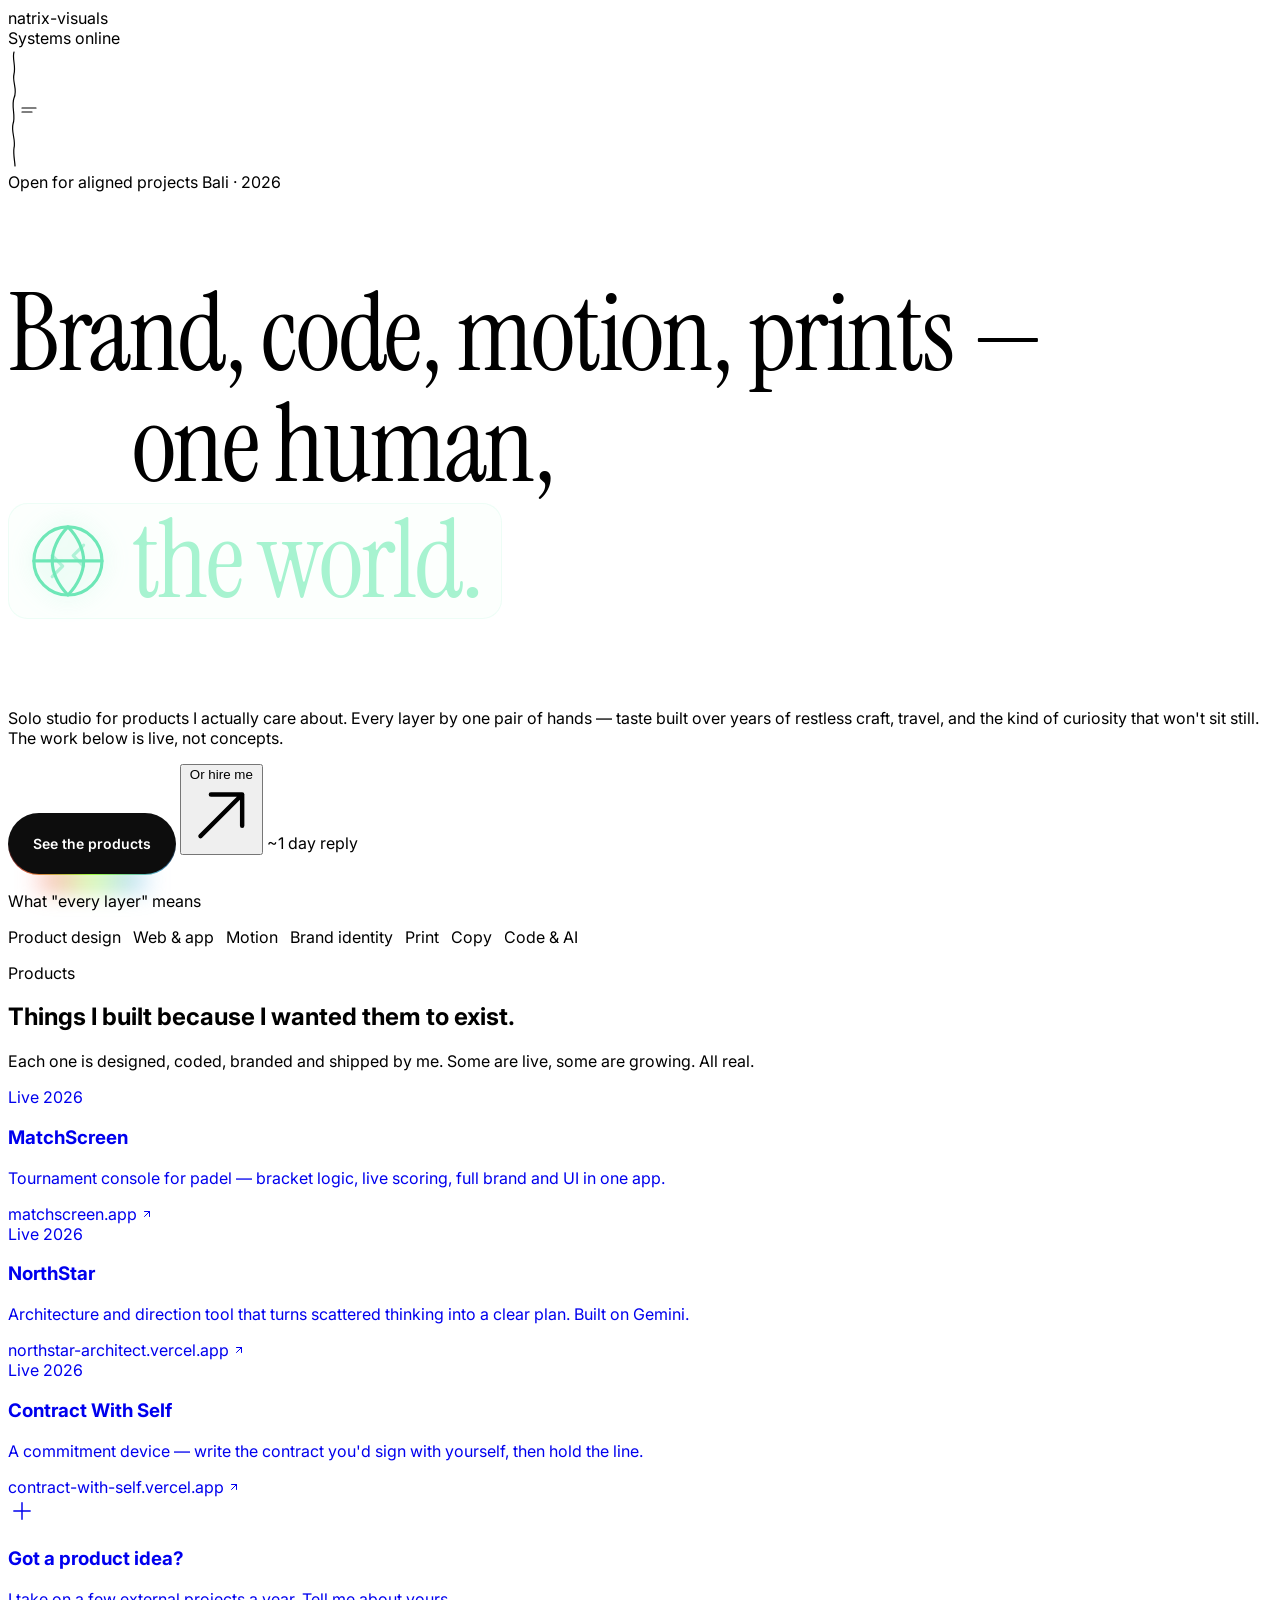
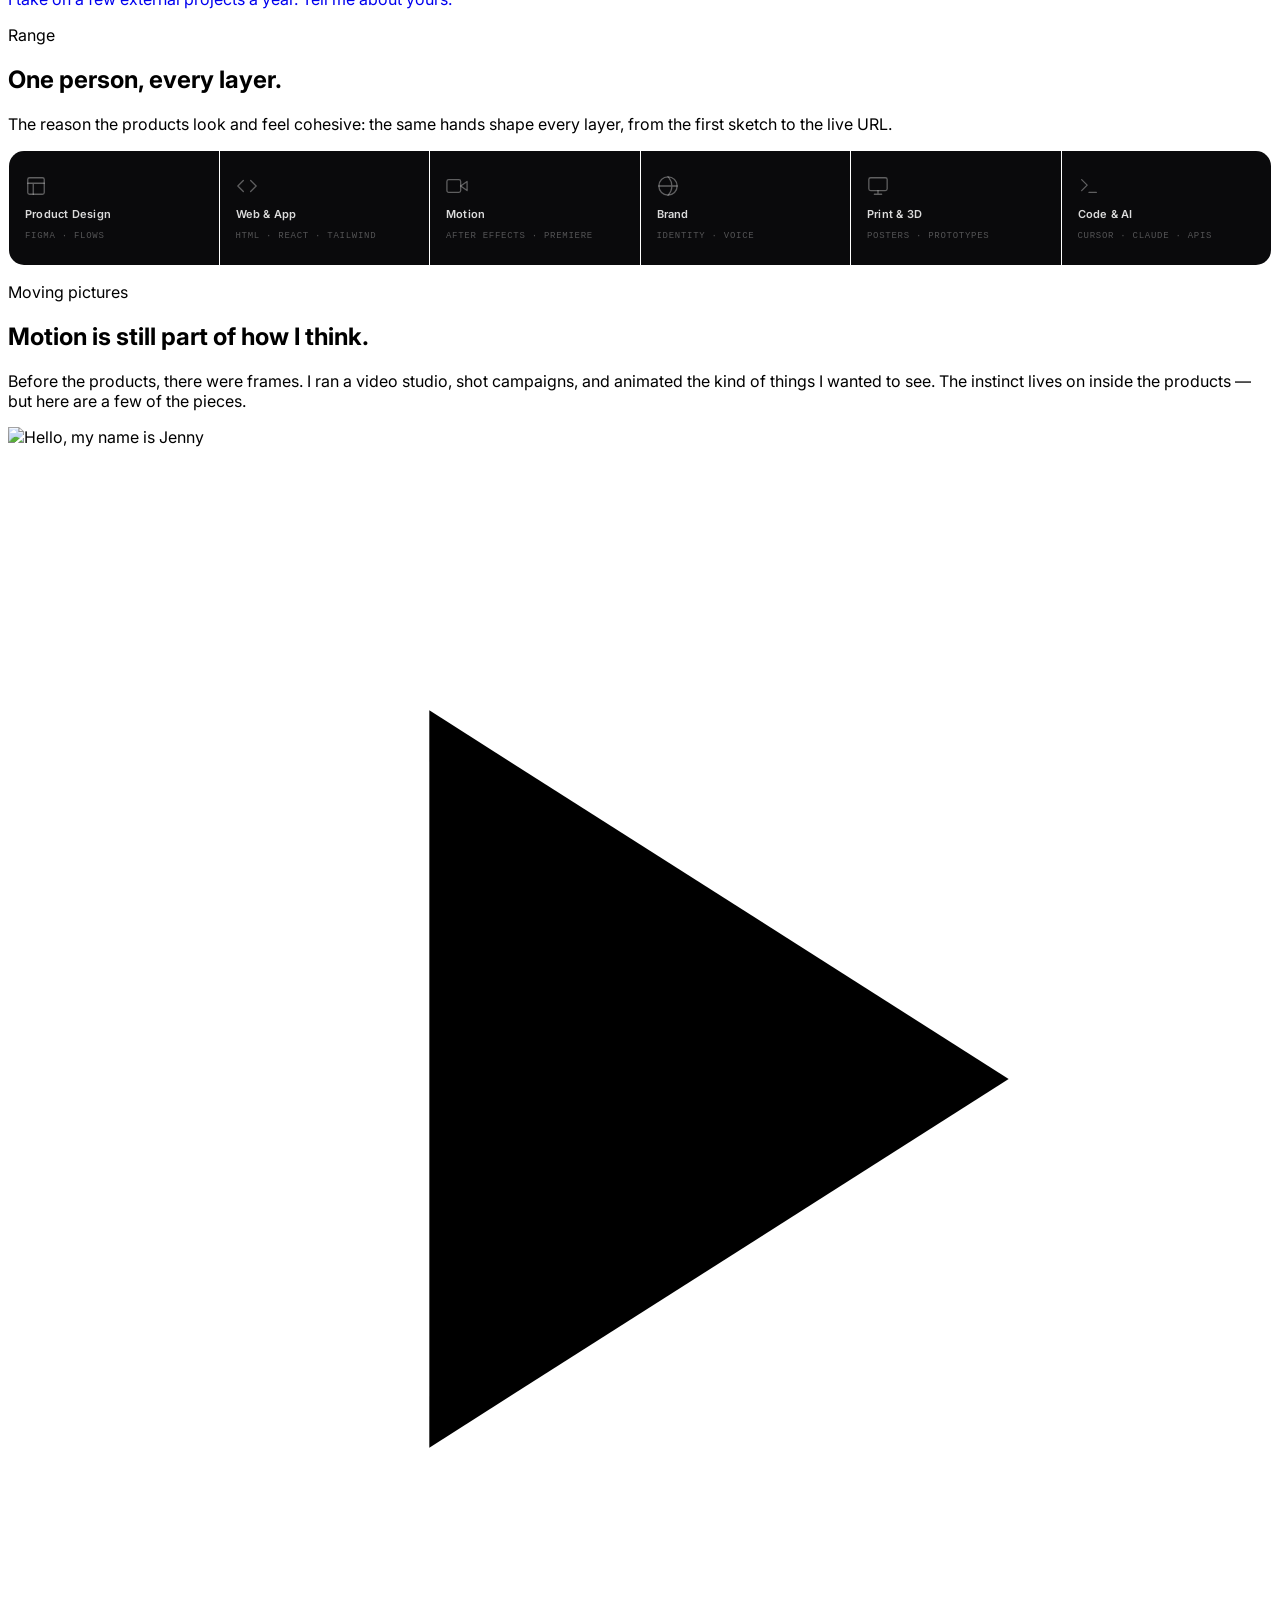
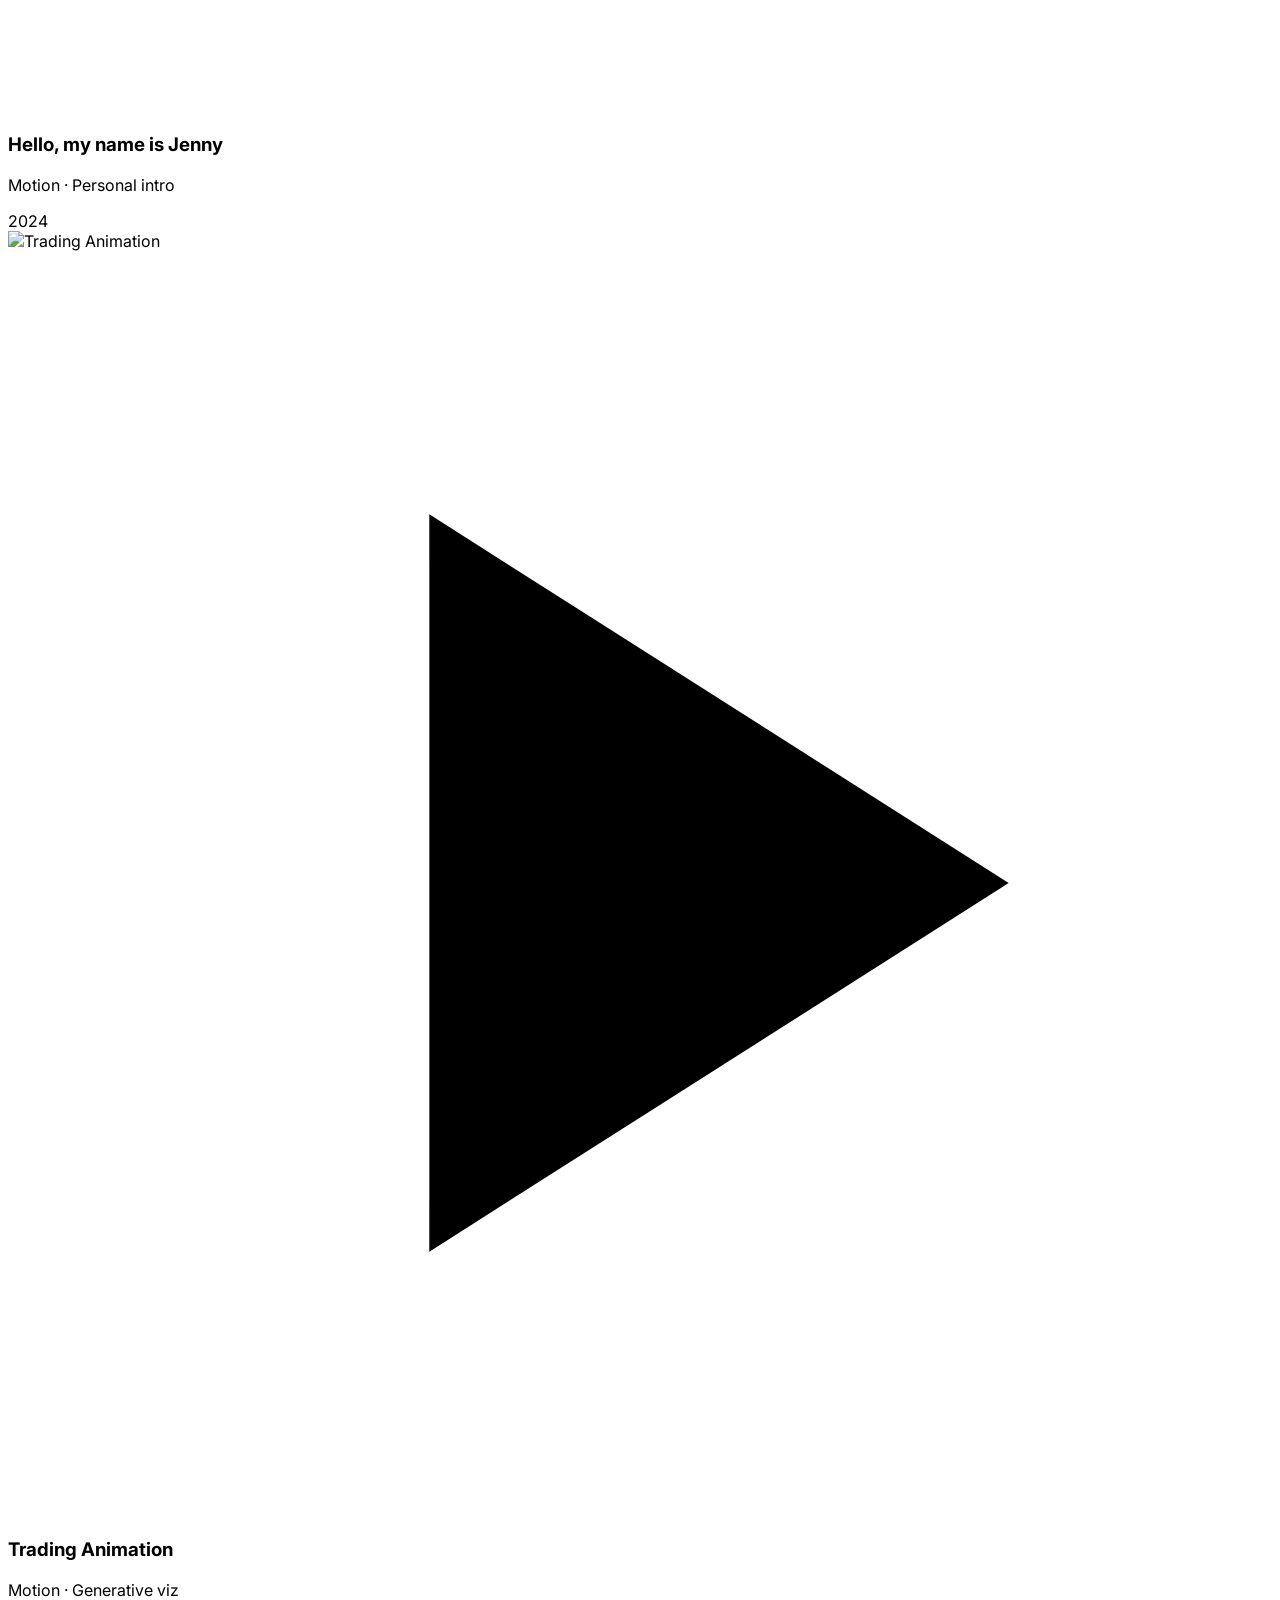
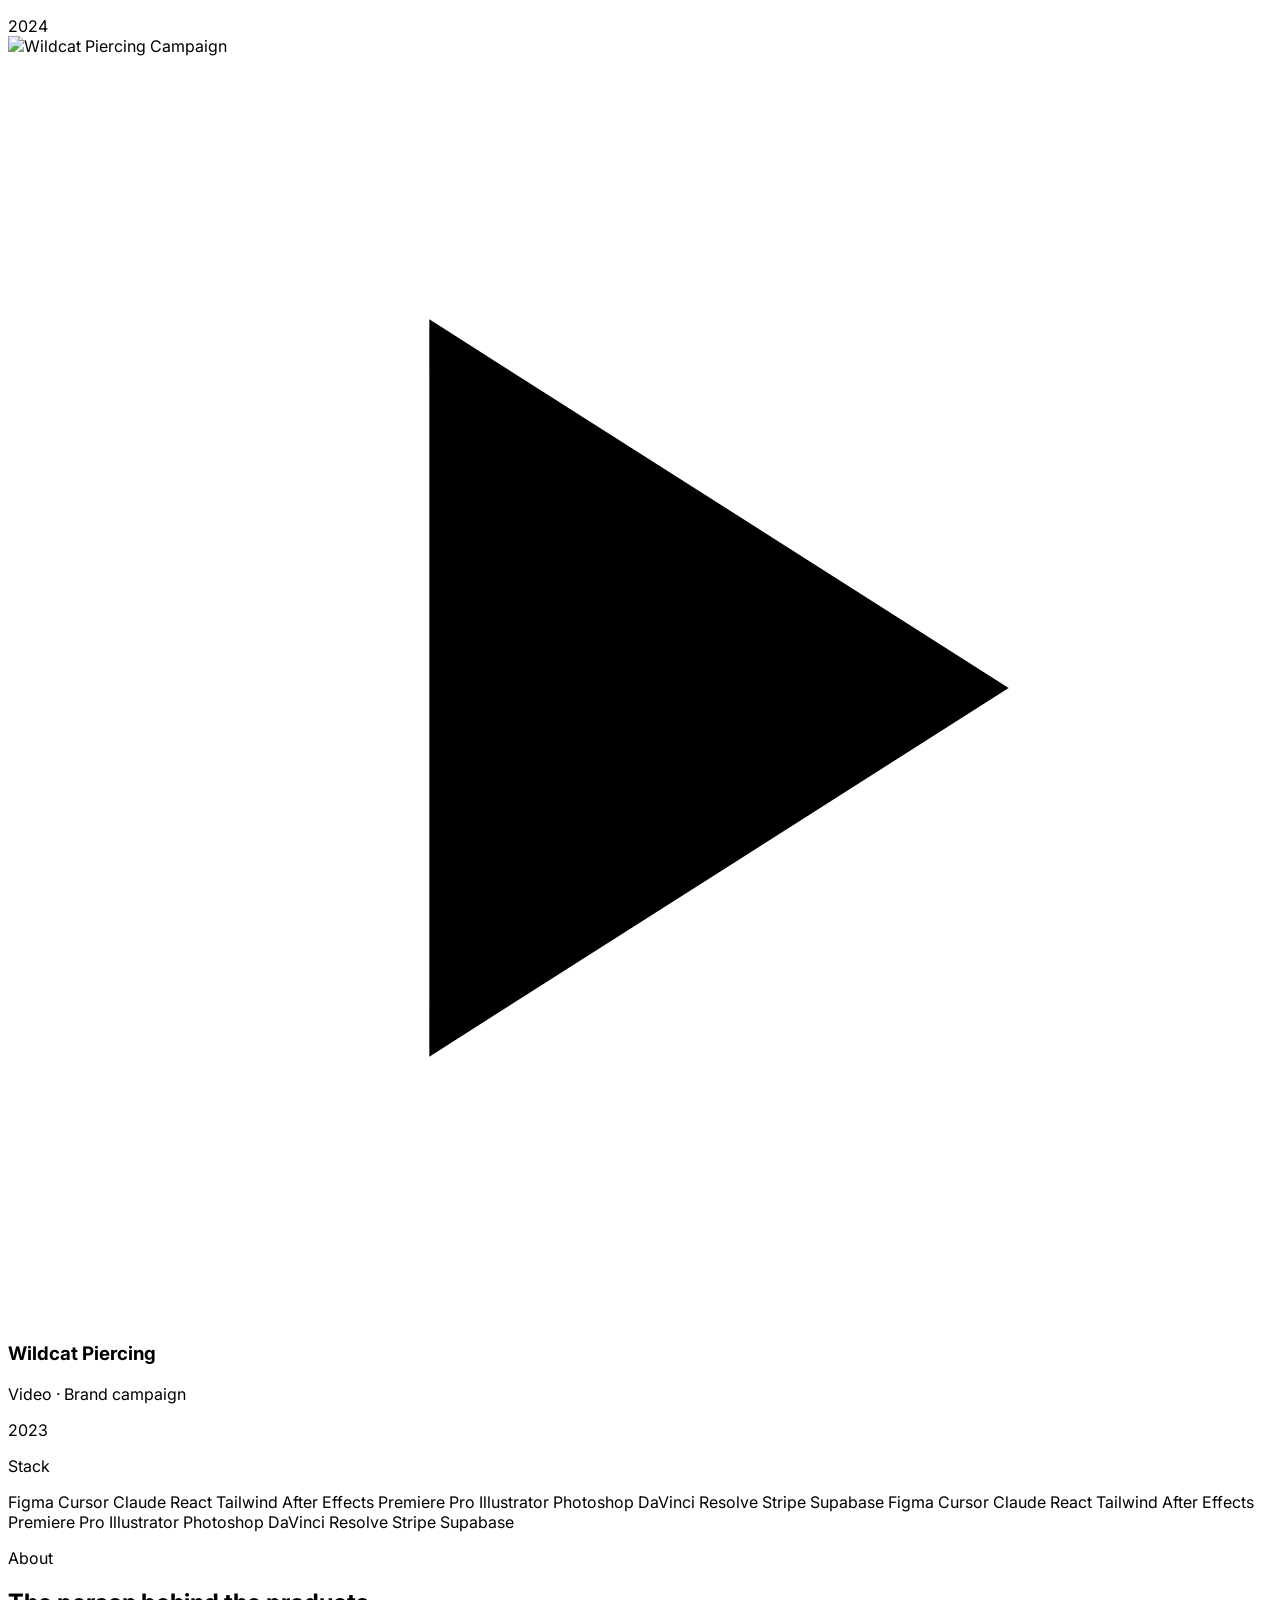
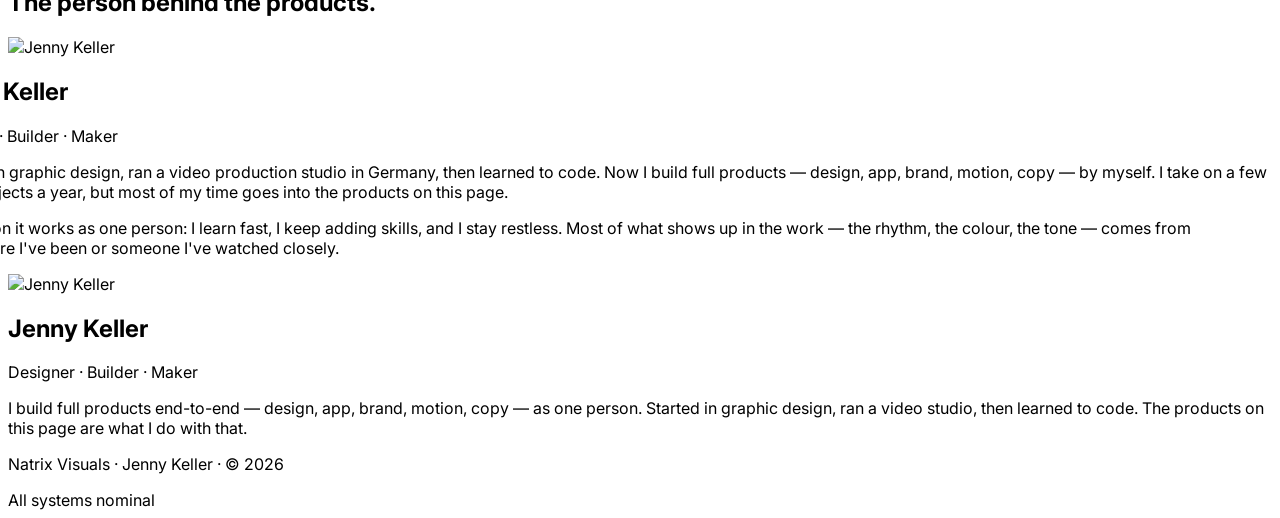
==== index.html @ 7a8e0fae "Add files via upload" ====
<!DOCTYPE html>
<html lang="en">

<head>
  <meta charset="UTF-8">
  <meta name="viewport" content="width=device-width, initial-scale=1.0">
  <title>Natrix Visuals — Brand, code, motion, prints by one human</title>
  <meta name="description" content="Solo studio building real products end-to-end — brand, code, motion, prints. One pair of hands, fed by years of restless craft, travel, and curiosity.">
  <meta property="og:title" content="Natrix Visuals — One human, every layer">
  <meta property="og:description" content="Brand, code, motion, prints — every layer by one pair of hands. Live products you can click.">
  <link rel="icon" type="image/png" href="Logo_Black.png">
  <link rel="preconnect" href="https://fonts.googleapis.com">
  <link rel="preconnect" href="https://fonts.gstatic.com" crossorigin>
  <link href="https://fonts.googleapis.com/css2?family=Inter:wght@300;400;500;600&family=Instrument+Serif:ital@0;1&display=swap" rel="stylesheet">
  <script src="https://cdn.tailwindcss.com"></script>
  <style>
    /* ── Editorial hero typography ─────────────────────────── */
    .hero-headline {
      font-family: 'Instrument Serif', 'Times New Roman', serif;
      font-weight: 400;
      font-size: clamp(2.6rem, 8.4vw, 8rem);
      line-height: 0.98;
      letter-spacing: -0.02em;
    }

    .hero-headline .hero-em {
      font-style: italic;
      color: rgba(255,255,255,0.32);
      font-weight: 400;
      margin-right: 0.18em;
    }

    .hero-token {
      display: inline-flex;
      align-items: center;
      gap: 0.2em;
      vertical-align: baseline;
      padding: 0.04em 0.18em 0.04em 0.16em;
      border-radius: 0.18em;
      background: rgba(255,255,255,0.025);
      border: 1px solid rgba(255,255,255,0.06);
      transition: background 0.4s ease, border-color 0.4s ease, transform 0.5s cubic-bezier(0.34,1.56,0.64,1);
    }

    .hero-token:hover {
      background: rgba(255,255,255,0.05);
      border-color: rgba(255,255,255,0.14);
      transform: translateY(-2px) rotate(-0.4deg);
    }

    .hero-token--accent {
      background: rgba(167,243,208,0.04);
      border-color: rgba(167,243,208,0.18);
      color: rgb(167,243,208);
    }

    .hero-token--accent:hover {
      background: rgba(167,243,208,0.08);
      border-color: rgba(167,243,208,0.32);
    }

    .hero-icon {
      width: 0.78em;
      height: 0.78em;
      display: inline-block;
      flex-shrink: 0;
      color: rgba(255,255,255,0.78);
    }

    .hero-token--accent .hero-icon {
      color: rgb(110,231,183);
      animation: heroSparkFloat 4.5s ease-in-out infinite;
      filter: drop-shadow(0 0 12px rgba(110,231,183,0.35));
    }

    @keyframes heroSparkFloat {
      0%, 100% { transform: translateY(0) rotate(0deg); }
      50% { transform: translateY(-3px) rotate(8deg); }
    }

    .hero-discipline {
      transition: color 0.2s ease;
      cursor: default;
    }

    .hero-discipline:hover {
      color: rgba(255,255,255,0.95);
    }

    .hero-sep {
      color: rgba(255,255,255,0.18);
    }

    @media (max-width: 640px) {
      .hero-token {
        padding: 0.02em 0.14em;
      }
    }

    @media (prefers-reduced-motion: reduce) {
      .hero-token--accent .hero-icon { animation: none; }
    }

    :root {
      --color-1: 0 100% 63%;
      --color-2: 270 100% 63%;
      --color-3: 210 100% 63%;
      --color-4: 195 100% 63%;
      --color-5: 90 100% 63%;
      --speed: 2s;
    }

    @keyframes rainbow {
      0% {
        background-position: 0%;
      }

      100% {
        background-position: 200%;
      }
    }

    @keyframes marquee {
      0% {
        transform: translateX(0);
      }

      100% {
        transform: translateX(-50%);
      }
    }

    .rainbow-btn {
      position: relative;
      display: inline-flex;
      align-items: center;
      justify-content: center;
      height: 2.75rem;
      padding: 0.5rem 1.5rem;
      border-radius: 9999px;
      border: 0.08rem solid transparent;
      background:
        linear-gradient(#0d0d0d, #0d0d0d),
        linear-gradient(#0d0d0d 50%, rgba(13, 13, 13, 0.5) 80%, rgba(13, 13, 13, 0)),
        linear-gradient(90deg,
          hsl(var(--color-1)),
          hsl(var(--color-5)),
          hsl(var(--color-3)),
          hsl(var(--color-4)),
          hsl(var(--color-2)));
      background-size: auto, auto, 200%;
      background-clip: padding-box, border-box, border-box;
      background-origin: border-box;
      color: #fff;
      font-size: 0.875rem;
      font-weight: 600;
      text-decoration: none;
      white-space: nowrap;
      cursor: pointer;
      animation: rainbow var(--speed) infinite linear;
      transition: opacity 0.2s;
      overflow: visible;
    }

    .rainbow-btn::before {
      content: '';
      position: absolute;
      bottom: -20%;
      left: 50%;
      z-index: -1;
      height: 20%;
      width: 60%;
      transform: translateX(-50%);
      background: linear-gradient(90deg,
          hsl(var(--color-1)),
          hsl(var(--color-5)),
          hsl(var(--color-3)),
          hsl(var(--color-4)),
          hsl(var(--color-2)));
      background-size: 200%;
      filter: blur(0.8rem);
      animation: rainbow var(--speed) infinite linear;
    }

    .rainbow-btn:hover {
      opacity: 0.9;
    }

    @keyframes pulseRing {
      0% {
        transform: scale(1);
        opacity: 0.8;
      }

      70% {
        transform: scale(2.2);
        opacity: 0;
      }

      100% {
        transform: scale(1);
        opacity: 0;
      }
    }

    @keyframes availablePulse {

      0%,
      100% {
        transform: scale(1);
      }

      50% {
        transform: scale(1.7);
      }
    }

    @keyframes svgDotBlink {

      0%,
      100% {
        opacity: 1;
      }

      50% {
        opacity: 0.2;
      }
    }

    @keyframes equityGrow {
      from {
        stroke-dashoffset: 1;
      }

      to {
        stroke-dashoffset: 0;
      }
    }

    @keyframes equityFillGrow {
      from {
        opacity: 0;
      }

      to {
        opacity: 0.5;
      }
    }

    .marquee-track {
      animation: marquee 40s linear infinite;
    }

    .pulse-ring-el {
      position: absolute;
      inset: 0;
      border-radius: 9999px;
      background: rgb(52 211 153);
      animation: pulseRing 2s ease-out infinite;
    }

    .available-dot {
      animation: availablePulse 2s ease-in-out infinite;
    }

    /* Scroll-reveal */
    .fade-up {
      opacity: 0;
      transform: translateY(24px);
      transition: opacity 0.7s ease, transform 0.7s ease;
    }

    .fade-up.visible {
      opacity: 1;
      transform: translateY(0);
    }

    /* Glow card hover */
    .glow-card {
      position: relative;
      transition: border-color 0.3s, background-color 0.3s;
      overflow: hidden;
    }

    .glow-card::before {
      content: '';
      position: absolute;
      inset: 0;
      border-radius: inherit;
      background: radial-gradient(600px circle at var(--mx, 50%) var(--my, 50%), rgba(121, 87, 255, 0.08), transparent 40%);
      opacity: 0;
      transition: opacity 0.4s;
      pointer-events: none;
    }

    .glow-card:hover::before {
      opacity: 1;
    }

    .glow-card:hover {
      border-color: rgba(255, 255, 255, 0.08) !important;
    }

    /* Custom scrollbar */
    ::-webkit-scrollbar {
      width: 4px;
    }

    ::-webkit-scrollbar-track {
      background: #080808;
    }

    ::-webkit-scrollbar-thumb {
      background: #2a2a2a;
      border-radius: 2px;
    }

    html {
      scroll-behavior: smooth;
    }

    /* ── Hero stacked product previews ───────────────────────── */
    .hero-stack {
      position: relative;
      width: 100%;
      aspect-ratio: 1 / 1;
      max-width: 540px;
      margin-left: auto;
      perspective: 1400px;
    }

    .hero-card {
      position: absolute;
      width: 78%;
      border-radius: 14px;
      border: 1px solid rgba(255,255,255,0.08);
      background: #0d0d10;
      box-shadow: 0 30px 60px -20px rgba(0,0,0,0.6), 0 0 0 1px rgba(255,255,255,0.02) inset;
      overflow: hidden;
      will-change: transform;
    }

    .hero-card-back {
      top: 4%;
      right: 0;
      transform: rotate(4deg) translateZ(0);
      animation: heroFloat1 9s ease-in-out infinite;
      opacity: 0.85;
    }

    .hero-card-mid {
      top: 22%;
      right: 12%;
      transform: rotate(-3deg) translateZ(0);
      animation: heroFloat2 11s ease-in-out infinite;
      z-index: 2;
    }

    .hero-card-front {
      top: 40%;
      left: 0;
      transform: rotate(2deg) translateZ(0);
      animation: heroFloat3 13s ease-in-out infinite;
      z-index: 3;
    }

    @keyframes heroFloat1 {
      0%, 100% { transform: rotate(4deg) translateY(0); }
      50% { transform: rotate(4.6deg) translateY(-8px); }
    }
    @keyframes heroFloat2 {
      0%, 100% { transform: rotate(-3deg) translateY(0); }
      50% { transform: rotate(-3.6deg) translateY(-12px); }
    }
    @keyframes heroFloat3 {
      0%, 100% { transform: rotate(2deg) translateY(0); }
      50% { transform: rotate(2.6deg) translateY(-6px); }
    }

    .hero-card-bar {
      display: flex;
      align-items: center;
      gap: 6px;
      padding: 8px 12px;
      border-bottom: 1px solid rgba(255,255,255,0.05);
      background: rgba(255,255,255,0.02);
    }

    .hero-dot {
      width: 8px;
      height: 8px;
      border-radius: 50%;
      flex-shrink: 0;
    }

    .hero-card-label {
      margin-left: 8px;
      font-family: ui-monospace, SFMono-Regular, Menlo, monospace;
      font-size: 9px;
      color: rgba(255,255,255,0.35);
      letter-spacing: 0.04em;
    }

    .hero-card-live {
      margin-left: auto;
      display: inline-flex;
      align-items: center;
      gap: 4px;
      font-family: ui-monospace, SFMono-Regular, Menlo, monospace;
      font-size: 8px;
      color: #34d399;
      letter-spacing: 0.1em;
    }

    .hero-card-live-dot {
      width: 5px;
      height: 5px;
      border-radius: 50%;
      background: #34d399;
      box-shadow: 0 0 6px rgba(52,211,153,0.7);
      animation: heroLivePulse 1.6s ease-in-out infinite;
    }

    @keyframes heroLivePulse {
      0%, 100% { opacity: 1; }
      50% { opacity: 0.4; }
    }

    .hero-card-body {
      padding: 14px;
      display: flex;
      flex-direction: column;
      gap: 8px;
      min-height: 140px;
    }

    .hero-card-row {
      height: 8px;
      border-radius: 3px;
    }

    .hero-card-grid {
      display: grid;
      grid-template-columns: repeat(3, 1fr);
      gap: 6px;
      margin-top: 6px;
    }

    .hero-card-tile {
      aspect-ratio: 1 / 1;
      border-radius: 5px;
    }

    .hero-card-chart {
      display: flex;
      align-items: flex-end;
      gap: 5px;
      height: 60px;
      margin-top: 6px;
      padding: 6px;
      border-radius: 6px;
      background: rgba(255,255,255,0.015);
    }

    .hero-card-bar-el {
      flex: 1;
      border-radius: 2px;
      transition: height 0.5s ease;
    }

    .hero-card-bracket {
      display: flex;
      flex-direction: column;
      gap: 4px;
      margin-top: 4px;
    }

    .hero-bracket-row {
      display: grid;
      grid-template-columns: 1fr 1fr;
      gap: 4px;
    }

    .hero-bracket-cell {
      height: 16px;
      border-radius: 3px;
    }

    @media (max-width: 1023px) {
      .hero-stack {
        max-width: 420px;
        margin: 0 auto;
      }
    }

    @media (prefers-reduced-motion: reduce) {
      .hero-card-back,
      .hero-card-mid,
      .hero-card-front {
        animation: none;
      }
    }

    /* ── Product card hover ──────────────────────────────────── */
    .product-card {
      position: relative;
      overflow: hidden;
      transition: transform 0.35s cubic-bezier(0.34,1.56,0.64,1), border-color 0.3s ease;
    }

    .product-card:hover {
      transform: translateY(-4px);
      border-color: rgba(255,255,255,0.12) !important;
    }

    .product-thumb {
      aspect-ratio: 16 / 10;
      border-radius: 12px;
      border: 1px solid rgba(255,255,255,0.05);
      overflow: hidden;
      background: #0a0a0c;
      position: relative;
    }

    .product-thumb-fallback {
      width: 100%;
      height: 100%;
      display: flex;
      align-items: center;
      justify-content: center;
      font-family: ui-monospace, SFMono-Regular, Menlo, monospace;
      font-size: 14px;
      letter-spacing: 0.3em;
      text-transform: uppercase;
      color: rgba(255,255,255,0.25);
    }

    /* ── Range strip ─────────────────────────────────────────── */
    .range-strip {
      display: grid;
      grid-template-columns: repeat(3, 1fr);
      gap: 1px;
      background: rgba(255,255,255,0.05);
      border: 1px solid rgba(255,255,255,0.05);
      border-radius: 16px;
      overflow: hidden;
    }

    @media (min-width: 768px) {
      .range-strip {
        grid-template-columns: repeat(6, 1fr);
      }
    }

    .range-cell {
      background: #0a0a0c;
      padding: 24px 16px;
      display: flex;
      flex-direction: column;
      align-items: flex-start;
      gap: 10px;
      transition: background 0.3s ease;
    }

    .range-cell:hover {
      background: #0d0d10;
    }

    .range-cell svg {
      color: rgba(255,255,255,0.35);
    }

    .range-cell-label {
      font-size: 11px;
      font-weight: 600;
      color: rgba(255,255,255,0.85);
      letter-spacing: 0.02em;
    }

    .range-cell-sub {
      font-family: ui-monospace, SFMono-Regular, Menlo, monospace;
      font-size: 9px;
      color: rgba(255,255,255,0.3);
      letter-spacing: 0.08em;
      text-transform: uppercase;
    }
  </style>
</head>

<body class="bg-[#080808] text-zinc-100 overflow-x-hidden" style="font-family:'Inter',ui-sans-serif,system-ui,sans-serif;">

  <!-- Background grid -->
  <div class="pointer-events-none fixed inset-0 z-0"
    style="background-image: linear-gradient(rgba(255,255,255,0.025) 1px, transparent 1px), linear-gradient(90deg, rgba(255,255,255,0.025) 1px, transparent 1px); background-size: 60px 60px;">
  </div>

  <!-- Ambient glow blobs -->
  <div id="blob-top" class="pointer-events-none fixed top-[-20%] left-[10%] w-[500px] h-[500px] rounded-full opacity-20"
    style="background: radial-gradient(circle, rgba(121,87,255,0.2) 0%, transparent 70%); will-change: transform;">
  </div>
  <div id="blob-bottom"
    class="pointer-events-none fixed bottom-[-10%] right-[5%] w-[400px] h-[400px] rounded-full opacity-10"
    style="background: radial-gradient(circle, rgba(99,102,241,0.2) 0%, transparent 70%); will-change: transform;">
  </div>

  <!-- ── Navigation ─────────────────────────────────────────── -->
  <nav id="main-nav" class="fixed top-0 left-0 right-0 z-50 backdrop-blur-md bg-[#080808]/70 border-b border-white/[0.04]" style="transition: transform 0.3s ease, opacity 0.3s ease;">
    <div class="max-w-7xl mx-auto flex items-center justify-between px-8 md:px-16 lg:px-24 py-4 md:py-5">
      <span class="text-xs font-mono text-zinc-600 tracking-widest uppercase">natrix-visuals</span>
      <div class="flex items-center gap-2">
        <div class="w-1.5 h-1.5 rounded-full bg-emerald-400"></div>
        <span class="hidden sm:inline text-xs font-mono text-zinc-500">Systems online</span>
      </div>
    </div>
  </nav>

  <!-- ── Hero ──────────────────────────────────────────────── -->
  <section class="relative z-10 min-h-screen flex items-center px-8 md:px-16 lg:px-24 max-w-7xl mx-auto pt-32 md:pt-24 pb-24">
    <!-- Hand-drawn margin marks -->
    <svg aria-hidden="true" class="hidden lg:block absolute left-8 top-32 text-zinc-800 fade-up" width="36" height="120" viewBox="0 0 36 120" fill="none" stroke="currentColor" stroke-width="1.2" stroke-linecap="round">
      <path d="M6 4c-2 6 2 14 0 22-2 8 4 16 0 24-3 8 2 18-1 26-2 8 3 16 1 24-1 6 1 14 1 18"/>
      <path d="M14 60h14M14 64h10"/>
    </svg>

    <div class="w-full">
      <!-- Status pill -->
      <div class="mb-8 inline-flex items-center gap-2.5 px-3 py-1.5 rounded-full border border-white/[0.08] bg-white/[0.02] backdrop-blur-sm fade-up">
        <span class="relative flex h-2 w-2">
          <span class="animate-ping absolute inline-flex h-full w-full rounded-full bg-emerald-400 opacity-70"></span>
          <span class="relative inline-flex rounded-full h-2 w-2 bg-emerald-500"></span>
        </span>
        <span class="text-[11px] font-mono text-zinc-300 tracking-wide">Open for aligned projects</span>
        <span class="text-[10px] font-mono text-zinc-600 border-l border-white/[0.08] pl-2.5">Bali · 2026</span>
      </div>

      <!-- Editorial headline with inline icons -->
      <h1 class="hero-headline text-zinc-100 fade-up mb-10 md:mb-12" style="transition-delay:0.1s">
        <span class="block">Brand, code,</span>
        <span class="block">motion, prints —</span>
        <span class="block">
          <em class="hero-em">by</em>
          <span class="hero-token">
            <svg class="hero-icon" viewBox="0 0 64 64" fill="none" stroke="currentColor" stroke-width="2.4" stroke-linecap="round" stroke-linejoin="round" aria-hidden="true">
              <path d="M14 34c0-12 8-22 18-22s18 10 18 22"/>
              <path d="M22 34c0-8 4-14 10-14s10 6 10 14v6"/>
              <path d="M28 34c0-4 2-8 4-8s4 4 4 8v8"/>
              <path d="M16 44c0 6 2 10 6 14"/>
              <path d="M48 44c0 6-2 10-6 14"/>
              <path d="M22 50c2 4 6 6 10 6s8-2 10-6"/>
            </svg>
            <span>one human,</span>
          </span>
        </span>
        <span class="block">
          <em class="hero-em">fed by</em>
          <span class="hero-token hero-token--accent">
            <svg class="hero-icon hero-icon--spark" viewBox="0 0 64 64" fill="none" stroke="currentColor" stroke-width="2.4" stroke-linecap="round" stroke-linejoin="round" aria-hidden="true">
              <circle cx="32" cy="32" r="26"/>
              <path d="M6 32h52M32 6c8 8 12 18 12 26s-4 18-12 26c-8-8-12-18-12-26S24 14 32 6z"/>
              <path d="M44 20l-8 8 8 8M20 44l8-8-8-8" opacity="0.5"/>
            </svg>
            <span>the world.</span>
          </span>
        </span>
      </h1>

      <!-- Subhead -->
      <div class="relative max-w-xl mb-10 fade-up" style="transition-delay:0.25s">
        <p class="text-base md:text-lg text-zinc-400 leading-relaxed">
          Solo studio for products I actually care about. Every layer by one pair of hands — taste built over years of restless craft, travel, and the kind of curiosity that won't sit still. The work below is live, not concepts.
        </p>
      </div>

      <!-- CTAs -->
      <div class="flex flex-wrap items-center gap-4 fade-up" style="transition-delay:0.4s">
        <a href="#products" class="rainbow-btn">See the products</a>
        <button onclick="openContactModal()" class="group inline-flex items-center gap-2 px-5 py-2.5 rounded-full border border-white/[0.08] bg-white/[0.02] text-zinc-300 text-sm font-medium hover:border-white/[0.18] hover:bg-white/[0.05] transition-colors">
          <span>Or hire me</span>
          <svg class="w-3.5 h-3.5 transition-transform group-hover:translate-x-0.5 -rotate-45" fill="none" stroke="currentColor" stroke-width="1.6" viewBox="0 0 24 24"><path stroke-linecap="round" stroke-linejoin="round" d="M4.5 19.5l15-15m0 0H8.25m11.25 0v11.25"/></svg>
        </button>
        <span class="text-[11px] font-mono text-zinc-600 ml-1">~1 day reply</span>
      </div>

      <!-- Discipline ticker (inline, not pills) -->
      <div class="mt-16 pt-8 border-t border-white/[0.05] fade-up" style="transition-delay:0.5s">
        <p class="text-[10px] font-mono text-zinc-600 tracking-[0.2em] uppercase mb-4">What "every layer" means</p>
        <div class="flex flex-wrap items-center gap-x-6 gap-y-3 text-sm text-zinc-400">
          <span class="hero-discipline">Product design</span>
          <span class="hero-sep">·</span>
          <span class="hero-discipline">Web &amp; app</span>
          <span class="hero-sep">·</span>
          <span class="hero-discipline">Motion</span>
          <span class="hero-sep">·</span>
          <span class="hero-discipline">Brand identity</span>
          <span class="hero-sep">·</span>
          <span class="hero-discipline">Print</span>
          <span class="hero-sep">·</span>
          <span class="hero-discipline">Copy</span>
          <span class="hero-sep">·</span>
          <span class="hero-discipline">Code &amp; AI</span>
        </div>
      </div>
    </div>
  </section>

  <!-- ── Products ──────────────────────────────────────────── -->
  <section id="products" class="relative z-10 px-8 md:px-16 lg:px-24 max-w-7xl mx-auto py-24">

    <div class="mb-14 fade-up">
      <p class="text-xs font-mono text-zinc-600 tracking-widest uppercase mb-4">Products</p>
      <h2 class="text-3xl md:text-4xl font-semibold text-zinc-100 leading-snug max-w-3xl">Things I built because I wanted them to exist.</h2>
      <p class="text-zinc-400 leading-relaxed text-base max-w-2xl mt-5">Each one is designed, coded, branded and shipped by me. Some are live, some are growing. All real.</p>
    </div>

    <div class="grid md:grid-cols-2 lg:grid-cols-3 gap-5">

      <!-- MatchScreen -->
      <a href="https://matchscreen.app" target="_blank" rel="noopener noreferrer"
        class="product-card glow-card rounded-2xl border border-white/[0.05] bg-white/[0.02] p-6 fade-up flex flex-col hover:border-white/[0.1] transition-colors group"
        style="text-decoration:none;">
        <div class="flex items-center gap-2 mb-3">
          <span class="w-1.5 h-1.5 rounded-full bg-emerald-400"></span>
          <span class="text-[10px] font-mono text-emerald-400 tracking-widest uppercase">Live</span>
          <span class="text-[10px] font-mono text-zinc-700 ml-auto">2026</span>
        </div>
        <h3 class="text-xl font-semibold text-zinc-100 mb-2 tracking-tight">MatchScreen</h3>
        <p class="text-sm text-zinc-500 leading-relaxed mb-4">Tournament console for padel — bracket logic, live scoring, full brand and UI in one app.</p>
        <span class="mt-auto text-xs font-mono text-zinc-600 group-hover:text-zinc-400 transition-colors flex items-center gap-1">matchscreen.app <svg width="12" height="12" viewBox="0 0 24 24" fill="none" stroke="currentColor" stroke-width="2" stroke-linecap="round" stroke-linejoin="round"><path d="M7 17L17 7M7 7h10v10"/></svg></span>
      </a>

      <!-- NorthStar -->
      <a href="https://northstar-architect.vercel.app/" target="_blank" rel="noopener noreferrer"
        class="product-card glow-card rounded-2xl border border-white/[0.05] bg-white/[0.02] p-6 fade-up flex flex-col hover:border-white/[0.1] transition-colors group"
        style="transition-delay:0.05s; text-decoration:none;">
        <div class="flex items-center gap-2 mb-3">
          <span class="w-1.5 h-1.5 rounded-full bg-emerald-400"></span>
          <span class="text-[10px] font-mono text-emerald-400 tracking-widest uppercase">Live</span>
          <span class="text-[10px] font-mono text-zinc-700 ml-auto">2026</span>
        </div>
        <h3 class="text-xl font-semibold text-zinc-100 mb-2 tracking-tight">NorthStar</h3>
        <p class="text-sm text-zinc-500 leading-relaxed mb-4">Architecture and direction tool that turns scattered thinking into a clear plan. Built on Gemini.</p>
        <span class="mt-auto text-xs font-mono text-zinc-600 group-hover:text-zinc-400 transition-colors flex items-center gap-1">northstar-architect.vercel.app <svg width="12" height="12" viewBox="0 0 24 24" fill="none" stroke="currentColor" stroke-width="2" stroke-linecap="round" stroke-linejoin="round"><path d="M7 17L17 7M7 7h10v10"/></svg></span>
      </a>

      <!-- Contract With Self -->
      <a href="https://contract-with-self.vercel.app" target="_blank" rel="noopener noreferrer"
        class="product-card glow-card rounded-2xl border border-white/[0.05] bg-white/[0.02] p-6 fade-up flex flex-col hover:border-white/[0.1] transition-colors group"
        style="transition-delay:0.1s; text-decoration:none;">
        <div class="flex items-center gap-2 mb-3">
          <span class="w-1.5 h-1.5 rounded-full bg-emerald-400"></span>
          <span class="text-[10px] font-mono text-emerald-400 tracking-widest uppercase">Live</span>
          <span class="text-[10px] font-mono text-zinc-700 ml-auto">2026</span>
        </div>
        <h3 class="text-xl font-semibold text-zinc-100 mb-2 tracking-tight">Contract With Self</h3>
        <p class="text-sm text-zinc-500 leading-relaxed mb-4">A commitment device — write the contract you'd sign with yourself, then hold the line.</p>
        <span class="mt-auto text-xs font-mono text-zinc-600 group-hover:text-zinc-400 transition-colors flex items-center gap-1">contract-with-self.vercel.app <svg width="12" height="12" viewBox="0 0 24 24" fill="none" stroke="currentColor" stroke-width="2" stroke-linecap="round" stroke-linejoin="round"><path d="M7 17L17 7M7 7h10v10"/></svg></span>
      </a>

      <!-- Empty / "more" placeholder -->
      <a href="#contact" onclick="event.preventDefault(); openContactModal();"
        class="product-card glow-card rounded-2xl border border-dashed border-white/[0.06] bg-transparent p-6 fade-up block group flex flex-col items-center justify-center text-center min-h-[180px]"
        style="transition-delay:0.2s; text-decoration:none;">
        <div class="text-zinc-600 mb-4">
          <svg width="28" height="28" viewBox="0 0 24 24" fill="none" stroke="currentColor" stroke-width="1.25" stroke-linecap="round" stroke-linejoin="round">
            <path d="M12 5v14M5 12h14"/>
          </svg>
        </div>
        <h3 class="text-sm font-semibold text-zinc-300 mb-1.5">Got a product idea?</h3>
        <p class="text-xs text-zinc-600 leading-relaxed max-w-[22ch]">I take on a few external projects a year. Tell me about yours.</p>
      </a>

    </div>
  </section>

  <!-- ── Range strip ──────────────────────────────────────────── -->
  <section class="relative z-10 px-8 md:px-16 lg:px-24 max-w-7xl mx-auto pb-24">
    <div class="mb-8 fade-up">
      <p class="text-xs font-mono text-zinc-600 tracking-widest uppercase mb-3">Range</p>
      <h2 class="text-2xl md:text-3xl font-semibold text-zinc-100 leading-snug max-w-3xl">One person, every layer.</h2>
      <p class="text-zinc-500 leading-relaxed text-sm max-w-2xl mt-3">The reason the products look and feel cohesive: the same hands shape every layer, from the first sketch to the live URL.</p>
    </div>

    <div class="range-strip fade-up" style="transition-delay:0.1s">

      <div class="range-cell">
        <svg width="22" height="22" viewBox="0 0 24 24" fill="none" stroke="currentColor" stroke-width="1.4" stroke-linecap="round" stroke-linejoin="round">
          <rect x="3" y="3" width="18" height="18" rx="2"/>
          <path d="M3 9h18M9 21V9"/>
        </svg>
        <span class="range-cell-label">Product Design</span>
        <span class="range-cell-sub">Figma · Flows</span>
      </div>

      <div class="range-cell">
        <svg width="22" height="22" viewBox="0 0 24 24" fill="none" stroke="currentColor" stroke-width="1.4" stroke-linecap="round" stroke-linejoin="round">
          <polyline points="16 18 22 12 16 6"/>
          <polyline points="8 6 2 12 8 18"/>
        </svg>
        <span class="range-cell-label">Web &amp; App</span>
        <span class="range-cell-sub">HTML · React · Tailwind</span>
      </div>

      <div class="range-cell">
        <svg width="22" height="22" viewBox="0 0 24 24" fill="none" stroke="currentColor" stroke-width="1.4" stroke-linecap="round" stroke-linejoin="round">
          <polygon points="23 7 16 12 23 17 23 7"/>
          <rect x="1" y="5" width="15" height="14" rx="2"/>
        </svg>
        <span class="range-cell-label">Motion</span>
        <span class="range-cell-sub">After Effects · Premiere</span>
      </div>

      <div class="range-cell">
        <svg width="22" height="22" viewBox="0 0 24 24" fill="none" stroke="currentColor" stroke-width="1.4" stroke-linecap="round" stroke-linejoin="round">
          <circle cx="12" cy="12" r="10"/>
          <path d="M12 2a14 14 0 0 1 0 20M2 12h20"/>
        </svg>
        <span class="range-cell-label">Brand</span>
        <span class="range-cell-sub">Identity · Voice</span>
      </div>

      <div class="range-cell">
        <svg width="22" height="22" viewBox="0 0 24 24" fill="none" stroke="currentColor" stroke-width="1.4" stroke-linecap="round" stroke-linejoin="round">
          <rect x="2" y="3" width="20" height="14" rx="2"/>
          <path d="M8 21h8M12 17v4"/>
        </svg>
        <span class="range-cell-label">Print &amp; 3D</span>
        <span class="range-cell-sub">Posters · Prototypes</span>
      </div>

      <div class="range-cell">
        <svg width="22" height="22" viewBox="0 0 24 24" fill="none" stroke="currentColor" stroke-width="1.4" stroke-linecap="round" stroke-linejoin="round">
          <path d="M4 17l6-6-6-6M12 19h8"/>
        </svg>
        <span class="range-cell-label">Code &amp; AI</span>
        <span class="range-cell-sub">Cursor · Claude · APIs</span>
      </div>

    </div>
  </section>

  <!-- ── Moving Pictures (Motion / Video) ──────────────────── -->
  <section id="motion" class="relative z-10 px-8 md:px-16 lg:px-24 max-w-7xl mx-auto pb-24">
    <div class="mb-10 fade-up flex flex-col md:flex-row md:items-end md:justify-between gap-4">
      <div>
        <p class="text-xs font-mono text-zinc-600 tracking-widest uppercase mb-3">Moving pictures</p>
        <h2 class="text-2xl md:text-3xl font-semibold text-zinc-100 leading-snug max-w-3xl">Motion is still part of how I think.</h2>
        <p class="text-zinc-500 leading-relaxed text-sm max-w-2xl mt-3">Before the products, there were frames. I ran a video studio, shot campaigns, and animated the kind of things I wanted to see. The instinct lives on inside the products — but here are a few of the pieces.</p>
      </div>
    </div>

    <div class="grid md:grid-cols-3 gap-4 fade-up" style="transition-delay:0.1s">
      <!-- Hello, my name is Jenny -->
      <div class="motion-card cursor-pointer group" data-yt-id="IArZ3UrgwWU">
        <div class="relative aspect-video rounded-xl overflow-hidden border border-white/[0.06] bg-zinc-900">
          <img class="absolute inset-0 w-full h-full object-cover transition-transform duration-500 group-hover:scale-[1.04]"
            src="https://img.youtube.com/vi/IArZ3UrgwWU/maxresdefault.jpg" alt="Hello, my name is Jenny">
          <div class="absolute inset-0 flex items-center justify-center bg-zinc-950/30">
            <div class="w-12 h-12 rounded-full border border-white/30 flex items-center justify-center transition-transform duration-200 group-hover:scale-110">
              <svg class="w-4 h-4 text-white ml-0.5" fill="currentColor" viewBox="0 0 24 24"><path d="M8 5v14l11-7z"/></svg>
            </div>
          </div>
        </div>
        <div class="mt-3 flex items-start justify-between">
          <div>
            <h3 class="text-sm font-semibold text-zinc-100">Hello, my name is Jenny</h3>
            <p class="text-xs text-zinc-500 mt-0.5">Motion · Personal intro</p>
          </div>
          <span class="text-[10px] font-mono text-zinc-700 mt-1">2024</span>
        </div>
      </div>

      <!-- Trading Animation -->
      <div class="motion-card cursor-pointer group" data-yt-id="MBcvdUfrYks">
        <div class="relative aspect-video rounded-xl overflow-hidden border border-white/[0.06] bg-zinc-900">
          <img class="absolute inset-0 w-full h-full object-cover transition-transform duration-500 group-hover:scale-[1.04]"
            src="https://img.youtube.com/vi/MBcvdUfrYks/maxresdefault.jpg" alt="Trading Animation">
          <div class="absolute inset-0 flex items-center justify-center bg-zinc-950/30 opacity-0 group-hover:opacity-100 transition-opacity">
            <div class="w-12 h-12 rounded-full border border-white/40 flex items-center justify-center">
              <svg class="w-4 h-4 text-white ml-0.5" fill="currentColor" viewBox="0 0 24 24"><path d="M8 5v14l11-7z"/></svg>
            </div>
          </div>
        </div>
        <div class="mt-3 flex items-start justify-between">
          <div>
            <h3 class="text-sm font-semibold text-zinc-100">Trading Animation</h3>
            <p class="text-xs text-zinc-500 mt-0.5">Motion · Generative viz</p>
          </div>
          <span class="text-[10px] font-mono text-zinc-700 mt-1">2024</span>
        </div>
      </div>

      <!-- Wildcat Piercing -->
      <div class="motion-card cursor-pointer group" data-yt-id="KJfzvOBKJ9A">
        <div class="relative aspect-video rounded-xl overflow-hidden border border-white/[0.06] bg-zinc-900">
          <img class="absolute inset-0 w-full h-full object-cover transition-transform duration-500 group-hover:scale-[1.04]"
            src="https://img.youtube.com/vi/KJfzvOBKJ9A/maxresdefault.jpg" alt="Wildcat Piercing Campaign">
          <div class="absolute inset-0 flex items-center justify-center bg-zinc-950/30 opacity-0 group-hover:opacity-100 transition-opacity">
            <div class="w-12 h-12 rounded-full border border-white/40 flex items-center justify-center">
              <svg class="w-4 h-4 text-white ml-0.5" fill="currentColor" viewBox="0 0 24 24"><path d="M8 5v14l11-7z"/></svg>
            </div>
          </div>
        </div>
        <div class="mt-3 flex items-start justify-between">
          <div>
            <h3 class="text-sm font-semibold text-zinc-100">Wildcat Piercing</h3>
            <p class="text-xs text-zinc-500 mt-0.5">Video · Brand campaign</p>
          </div>
          <span class="text-[10px] font-mono text-zinc-700 mt-1">2023</span>
        </div>
      </div>
    </div>
  </section>

  <!-- ── Tools Marquee ─────────────────────────────────────── -->
  <section class="relative z-10 py-16 border-y border-white/[0.04] overflow-hidden">
    <p class="text-xs font-mono text-zinc-700 tracking-widest uppercase text-center mb-8">Stack</p>
    <div class="flex overflow-hidden">
      <div class="marquee-track flex gap-12 whitespace-nowrap">
        <!-- Set 1 -->
        <span class="text-sm font-mono text-zinc-600 flex items-center gap-3 flex-shrink-0"><span
            class="w-1.5 h-1.5 rounded-full bg-zinc-700 inline-block"></span>Figma</span>
        <span class="text-sm font-mono text-zinc-600 flex items-center gap-3 flex-shrink-0"><span
            class="w-1.5 h-1.5 rounded-full bg-zinc-700 inline-block"></span>Cursor</span>
        <span class="text-sm font-mono text-zinc-600 flex items-center gap-3 flex-shrink-0"><span
            class="w-1.5 h-1.5 rounded-full bg-zinc-700 inline-block"></span>Claude</span>
        <span class="text-sm font-mono text-zinc-600 flex items-center gap-3 flex-shrink-0"><span
            class="w-1.5 h-1.5 rounded-full bg-zinc-700 inline-block"></span>React</span>
        <span class="text-sm font-mono text-zinc-600 flex items-center gap-3 flex-shrink-0"><span
            class="w-1.5 h-1.5 rounded-full bg-zinc-700 inline-block"></span>Tailwind</span>
        <span class="text-sm font-mono text-zinc-600 flex items-center gap-3 flex-shrink-0"><span
            class="w-1.5 h-1.5 rounded-full bg-zinc-700 inline-block"></span>After Effects</span>
        <span class="text-sm font-mono text-zinc-600 flex items-center gap-3 flex-shrink-0"><span
            class="w-1.5 h-1.5 rounded-full bg-zinc-700 inline-block"></span>Premiere Pro</span>
        <span class="text-sm font-mono text-zinc-600 flex items-center gap-3 flex-shrink-0"><span
            class="w-1.5 h-1.5 rounded-full bg-zinc-700 inline-block"></span>Illustrator</span>
        <span class="text-sm font-mono text-zinc-600 flex items-center gap-3 flex-shrink-0"><span
            class="w-1.5 h-1.5 rounded-full bg-zinc-700 inline-block"></span>Photoshop</span>
        <span class="text-sm font-mono text-zinc-600 flex items-center gap-3 flex-shrink-0"><span
            class="w-1.5 h-1.5 rounded-full bg-zinc-700 inline-block"></span>DaVinci Resolve</span>
        <span class="text-sm font-mono text-zinc-600 flex items-center gap-3 flex-shrink-0"><span
            class="w-1.5 h-1.5 rounded-full bg-zinc-700 inline-block"></span>Stripe</span>
        <span class="text-sm font-mono text-zinc-600 flex items-center gap-3 flex-shrink-0"><span
            class="w-1.5 h-1.5 rounded-full bg-zinc-700 inline-block"></span>Supabase</span>
        <!-- Set 2 (duplicate for seamless loop) -->
        <span class="text-sm font-mono text-zinc-600 flex items-center gap-3 flex-shrink-0"><span
            class="w-1.5 h-1.5 rounded-full bg-zinc-700 inline-block"></span>Figma</span>
        <span class="text-sm font-mono text-zinc-600 flex items-center gap-3 flex-shrink-0"><span
            class="w-1.5 h-1.5 rounded-full bg-zinc-700 inline-block"></span>Cursor</span>
        <span class="text-sm font-mono text-zinc-600 flex items-center gap-3 flex-shrink-0"><span
            class="w-1.5 h-1.5 rounded-full bg-zinc-700 inline-block"></span>Claude</span>
        <span class="text-sm font-mono text-zinc-600 flex items-center gap-3 flex-shrink-0"><span
            class="w-1.5 h-1.5 rounded-full bg-zinc-700 inline-block"></span>React</span>
        <span class="text-sm font-mono text-zinc-600 flex items-center gap-3 flex-shrink-0"><span
            class="w-1.5 h-1.5 rounded-full bg-zinc-700 inline-block"></span>Tailwind</span>
        <span class="text-sm font-mono text-zinc-600 flex items-center gap-3 flex-shrink-0"><span
            class="w-1.5 h-1.5 rounded-full bg-zinc-700 inline-block"></span>After Effects</span>
        <span class="text-sm font-mono text-zinc-600 flex items-center gap-3 flex-shrink-0"><span
            class="w-1.5 h-1.5 rounded-full bg-zinc-700 inline-block"></span>Premiere Pro</span>
        <span class="text-sm font-mono text-zinc-600 flex items-center gap-3 flex-shrink-0"><span
            class="w-1.5 h-1.5 rounded-full bg-zinc-700 inline-block"></span>Illustrator</span>
        <span class="text-sm font-mono text-zinc-600 flex items-center gap-3 flex-shrink-0"><span
            class="w-1.5 h-1.5 rounded-full bg-zinc-700 inline-block"></span>Photoshop</span>
        <span class="text-sm font-mono text-zinc-600 flex items-center gap-3 flex-shrink-0"><span
            class="w-1.5 h-1.5 rounded-full bg-zinc-700 inline-block"></span>DaVinci Resolve</span>
        <span class="text-sm font-mono text-zinc-600 flex items-center gap-3 flex-shrink-0"><span
            class="w-1.5 h-1.5 rounded-full bg-zinc-700 inline-block"></span>Stripe</span>
        <span class="text-sm font-mono text-zinc-600 flex items-center gap-3 flex-shrink-0"><span
            class="w-1.5 h-1.5 rounded-full bg-zinc-700 inline-block"></span>Supabase</span>
      </div>
    </div>
  </section>

  <!-- ── About ─────────────────────────────────────────────── -->
  <section id="about" class="relative z-10 px-8 md:px-16 lg:px-24 max-w-7xl mx-auto py-24">

    <div class="mb-14 fade-up">
      <p class="text-xs font-mono text-zinc-600 tracking-widest uppercase mb-4">About</p>
      <h2 class="text-3xl md:text-4xl font-semibold text-zinc-100 leading-snug">The person behind the products.</h2>
    </div>

    <!-- Desktop: overlapping layout -->
    <div class="hidden md:flex relative items-center w-full max-w-5xl mx-auto fade-up">
      <div class="w-[420px] h-[420px] rounded-3xl overflow-hidden bg-zinc-900 flex-shrink-0 border border-white/[0.06]">
        <img alt="Jenny Keller" class="w-full h-full object-cover"
          src="https://slelguoygbfzlpylpxfs.supabase.co/storage/v1/render/image/public/project-uploads/95c4a037-6b8a-4dac-9297-a77dee1f6307/FMM-Grading-Jensta-1771907019165.jpg?width=800&height=800&resize=contain">
      </div>
      <div class="rounded-3xl border border-white/[0.08] bg-zinc-950 shadow-2xl p-8 z-10 max-w-xl flex-1"
        style="margin-left:-80px">
        <div class="mb-6">
          <h2 class="text-2xl font-bold text-zinc-100 mb-2">Jenny Keller</h2>
          <p class="text-sm font-mono text-[#7957ff] tracking-wide">Designer · Builder · Maker</p>
        </div>
        <p class="text-zinc-300 text-sm leading-relaxed mb-4">
          I started in graphic design, ran a video production studio in Germany, then learned to code. Now I build
          full products — design, app, brand, motion, copy — by myself. I take on a few client projects a year, but
          most of my time goes into the products on this page.
        </p>
        <p class="text-zinc-400 text-sm leading-relaxed">
          The reason it works as one person: I learn fast, I keep adding skills, and I stay restless.
          Most of what shows up in the work — the rhythm, the colour, the tone — comes from somewhere I've been or someone I've watched closely.
        </p>
      </div>
    </div>

    <!-- Mobile: stacked -->
    <div class="md:hidden max-w-sm mx-auto text-center fade-up">
      <div class="w-full aspect-square rounded-3xl overflow-hidden mb-6 border border-white/[0.06]">
        <img alt="Jenny Keller" class="w-full h-full object-cover"
          src="https://slelguoygbfzlpylpxfs.supabase.co/storage/v1/render/image/public/project-uploads/95c4a037-6b8a-4dac-9297-a77dee1f6307/FMM-Grading-Jensta-1771907019165.jpg?width=800&height=800&resize=contain">
      </div>
      <h2 class="text-xl font-bold text-zinc-100 mb-2">Jenny Keller</h2>
      <p class="text-sm font-mono text-[#7957ff] tracking-wide mb-4">Designer · Builder · Maker</p>
      <p class="text-zinc-400 text-sm leading-relaxed">I build full products end-to-end — design, app, brand, motion, copy — as one person. Started in graphic design, ran a video studio, then learned to code. The products on this page are what I do with that.</p>
    </div>

  </section>

  <!-- ── Footer ────────────────────────────────────────────── -->
  <footer class="relative z-10 px-8 md:px-16 lg:px-24 max-w-7xl mx-auto pb-16 pt-8 border-t border-white/[0.04]">
    <div class="flex flex-col md:flex-row items-start md:items-center justify-between gap-4">
      <p class="text-xs font-mono text-zinc-700">Natrix Visuals · Jenny Keller · © 2026</p>
      <div class="flex items-center gap-2">
        <div class="w-1.5 h-1.5 rounded-full bg-emerald-400"></div>
        <span class="text-xs font-mono text-zinc-600">All systems nominal</span>
      </div>
    </div>
  </footer>

  <!-- ── Video Modal ────────────────────────────────────────── -->
  <div id="video-modal" class="fixed inset-0 z-[200] flex items-center justify-center" style="display:none; opacity:0; transition:opacity 0.2s ease;">
    <div id="video-overlay" class="absolute inset-0 bg-zinc-950/92 backdrop-blur-sm"></div>
    <div id="video-panel" class="relative z-10 w-full max-w-4xl mx-6" style="transform:scale(0.95); opacity:0; transition:transform 0.28s cubic-bezier(0.34,1.56,0.64,1), opacity 0.2s ease;">
      <button id="video-close" class="absolute -top-10 right-0 text-zinc-500 hover:text-white transition-colors text-xs flex items-center gap-2 font-medium tracking-widest uppercase">
        Close
        <svg class="w-3.5 h-3.5" fill="none" stroke="currentColor" viewBox="0 0 24 24"><path stroke-linecap="round" stroke-linejoin="round" stroke-width="1.5" d="M6 18L18 6M6 6l12 12"/></svg>
      </button>
      <div id="video-player" class="aspect-video bg-zinc-900 rounded-xl overflow-hidden border border-white/[0.06]"></div>
    </div>
  </div>

  <!-- ── Contact Modal ──────────────────────────────────────── -->
  <div id="contact-modal" aria-modal="true" role="dialog" aria-label="Contact form"
    style="display:none; position:fixed; inset:0; z-index:200; align-items:center; justify-content:center; padding:1.5rem;">
    <!-- Backdrop -->
    <div id="contact-backdrop" onclick="closeContactModal()"
      style="position:absolute; inset:0; background:rgba(0,0,0,0.75); backdrop-filter:blur(6px);"></div>
    <!-- Panel -->
    <div style="position:relative; width:100%; max-width:480px; background:#0f0f0f; border:1px solid rgba(255,255,255,0.07); border-radius:1.25rem; padding:2rem; box-shadow:0 24px 64px rgba(0,0,0,0.6);">
      <!-- Close -->
      <button onclick="closeContactModal()" aria-label="Close"
        style="position:absolute; top:1rem; right:1rem; background:none; border:none; cursor:pointer; color:rgba(255,255,255,0.3); line-height:1; font-size:1.25rem; padding:0.25rem;">✕</button>

      <h2 style="font-size:1.125rem; font-weight:600; color:#f4f4f5; margin:0 0 0.25rem;">Let's talk</h2>
      <p style="font-size:0.75rem; color:#71717a; font-family:monospace; margin:0 0 1.75rem;">hello@natrix-visuals.com</p>

      <form id="contact-form" onsubmit="submitContactForm(event)">
        <input type="hidden" name="access_key" value="42883b3e-9bb8-45da-b1c7-05f8914cf4ad">
        <div style="margin-bottom:1rem;">
          <label style="display:block; font-size:0.7rem; font-family:monospace; color:#71717a; text-transform:uppercase; letter-spacing:0.08em; margin-bottom:0.4rem;">Name</label>
          <input id="cf-name" type="text" required placeholder="Your name"
            style="width:100%; background:rgba(255,255,255,0.04); border:1px solid rgba(255,255,255,0.08); border-radius:0.5rem; padding:0.65rem 0.875rem; font-size:0.875rem; color:#f4f4f5; outline:none; box-sizing:border-box; transition:border-color 0.2s;"
            onfocus="this.style.borderColor='rgba(121,87,255,0.5)'" onblur="this.style.borderColor='rgba(255,255,255,0.08)'">
        </div>
        <div style="margin-bottom:1rem;">
          <label style="display:block; font-size:0.7rem; font-family:monospace; color:#71717a; text-transform:uppercase; letter-spacing:0.08em; margin-bottom:0.4rem;">Your email</label>
          <input id="cf-email" type="email" required placeholder="you@example.com"
            style="width:100%; background:rgba(255,255,255,0.04); border:1px solid rgba(255,255,255,0.08); border-radius:0.5rem; padding:0.65rem 0.875rem; font-size:0.875rem; color:#f4f4f5; outline:none; box-sizing:border-box; transition:border-color 0.2s;"
            onfocus="this.style.borderColor='rgba(121,87,255,0.5)'" onblur="this.style.borderColor='rgba(255,255,255,0.08)'">
        </div>
        <div style="margin-bottom:1.5rem;">
          <label style="display:block; font-size:0.7rem; font-family:monospace; color:#71717a; text-transform:uppercase; letter-spacing:0.08em; margin-bottom:0.4rem;">Message</label>
          <textarea id="cf-message" required rows="4" placeholder="What's on your mind?"
            style="width:100%; background:rgba(255,255,255,0.04); border:1px solid rgba(255,255,255,0.08); border-radius:0.5rem; padding:0.65rem 0.875rem; font-size:0.875rem; color:#f4f4f5; outline:none; box-sizing:border-box; resize:vertical; font-family:inherit; transition:border-color 0.2s;"
            onfocus="this.style.borderColor='rgba(121,87,255,0.5)'" onblur="this.style.borderColor='rgba(255,255,255,0.08)'"></textarea>
        </div>
        <button type="submit" class="rainbow-btn" style="width:100%; justify-content:center;">Send message</button>
      </form>
    </div>
  </div>

  <script>
    // Parallax blobs on mouse move
    let ticking = false;
    document.addEventListener('mousemove', (e) => {
      if (!ticking) {
        requestAnimationFrame(() => {
          const x = (e.clientX / window.innerWidth - 0.5) * 30;
          const y = (e.clientY / window.innerHeight - 0.5) * 30;
          document.getElementById('blob-top').style.transform = `translateX(${x * 0.45}px) translateY(${y * 0.45}px)`;
          document.getElementById('blob-bottom').style.transform = `translateX(${-x * 0.3}px) translateY(${-y * 0.3}px)`;
          ticking = false;
        });
        ticking = true;
      }
    });

    // Scroll-reveal
    const observer = new IntersectionObserver((entries) => {
      entries.forEach(entry => {
        if (entry.isIntersecting) {
          entry.target.classList.add('visible');
          observer.unobserve(entry.target);
        }
      });
    }, { threshold: 0.1, rootMargin: '0px 0px -40px 0px' });

    document.querySelectorAll('.fade-up').forEach(el => observer.observe(el));

    // Glow card mouse tracking
    document.querySelectorAll('.glow-card').forEach(card => {
      card.addEventListener('mousemove', (e) => {
        const rect = card.getBoundingClientRect();
        const x = ((e.clientX - rect.left) / rect.width * 100).toFixed(1);
        const y = ((e.clientY - rect.top) / rect.height * 100).toFixed(1);
        card.style.setProperty('--mx', x + '%');
        card.style.setProperty('--my', y + '%');
      });
    });



    // Hide nav on scroll down, show on scroll up
    const mainNav = document.getElementById('main-nav');
    let lastScrollY = 0;
    window.addEventListener('scroll', () => {
      const currentScrollY = window.scrollY;
      if (currentScrollY > lastScrollY && currentScrollY > 80) {
        mainNav.style.transform = 'translateY(-100%)';
        mainNav.style.opacity = '0';
      } else {
        mainNav.style.transform = 'translateY(0)';
        mainNav.style.opacity = '1';
      }
      lastScrollY = currentScrollY;
    }, { passive: true });



    // Contact modal
    function openContactModal() {
      const modal = document.getElementById('contact-modal');
      modal.style.display = 'flex';
      requestAnimationFrame(() => {
        modal.style.opacity = '1';
      });
      document.body.style.overflow = 'hidden';
      document.getElementById('cf-name').focus();
    }

    function closeContactModal() {
      const modal = document.getElementById('contact-modal');
      modal.style.display = 'none';
      document.body.style.overflow = '';
    }

    document.addEventListener('keydown', (e) => {
      if (e.key === 'Escape') closeContactModal();
    });

    async function submitContactForm(e) {
      e.preventDefault();
      const name = document.getElementById('cf-name').value.trim();
      const email = document.getElementById('cf-email').value.trim();
      const message = document.getElementById('cf-message').value.trim();
      const btn = e.target.querySelector('button[type="submit"]');

      btn.disabled = true;
      btn.textContent = 'Sending…';

      try {
        const res = await fetch('https://api.web3forms.com/submit', {
          method: 'POST',
          headers: { 'Content-Type': 'application/json', 'Accept': 'application/json' },
          body: JSON.stringify({
            access_key: '42883b3e-9bb8-45da-b1c7-05f8914cf4ad',
            name, email, message,
            subject: `Message from ${name}`
          })
        });
        const data = await res.json();
        if (data.success) {
          btn.textContent = 'Message sent!';
          btn.style.opacity = '0.7';
          e.target.reset();
          setTimeout(closeContactModal, 1500);
        } else {
          throw new Error(data.message);
        }
      } catch {
        btn.textContent = 'Failed — try again';
        btn.disabled = false;
        setTimeout(() => { btn.textContent = 'Send message'; btn.style.opacity = ''; }, 3000);
      }
    }

    // Video modal
    const videoModal = document.getElementById('video-modal');
    const videoPanel = document.getElementById('video-panel');
    const videoPlayer = document.getElementById('video-player');
    const videoOverlay = document.getElementById('video-overlay');
    const videoClose = document.getElementById('video-close');

    function openVideo(ytId) {
      videoPlayer.innerHTML = `<iframe src="https://www.youtube.com/embed/${ytId}?autoplay=1&rel=0&modestbranding=1" class="w-full h-full" frameborder="0" allow="autoplay; fullscreen; picture-in-picture" allowfullscreen></iframe>`;
      videoModal.style.display = 'flex';
      document.body.style.overflow = 'hidden';
      requestAnimationFrame(() => {
        videoModal.style.opacity = '1';
        videoPanel.style.transform = 'scale(1)';
        videoPanel.style.opacity = '1';
      });
    }

    function closeVideo() {
      videoModal.style.opacity = '0';
      videoPanel.style.transform = 'scale(0.95)';
      videoPanel.style.opacity = '0';
      setTimeout(() => {
        videoModal.style.display = 'none';
        videoPlayer.innerHTML = '';
        document.body.style.overflow = '';
      }, 220);
    }

    document.querySelectorAll('.motion-card').forEach(card => {
      card.addEventListener('click', () => openVideo(card.dataset.ytId));
    });
    videoClose.addEventListener('click', closeVideo);
    videoOverlay.addEventListener('click', closeVideo);
    document.addEventListener('keydown', e => { if (e.key === 'Escape') closeVideo(); });
  </script>

</body>

</html>
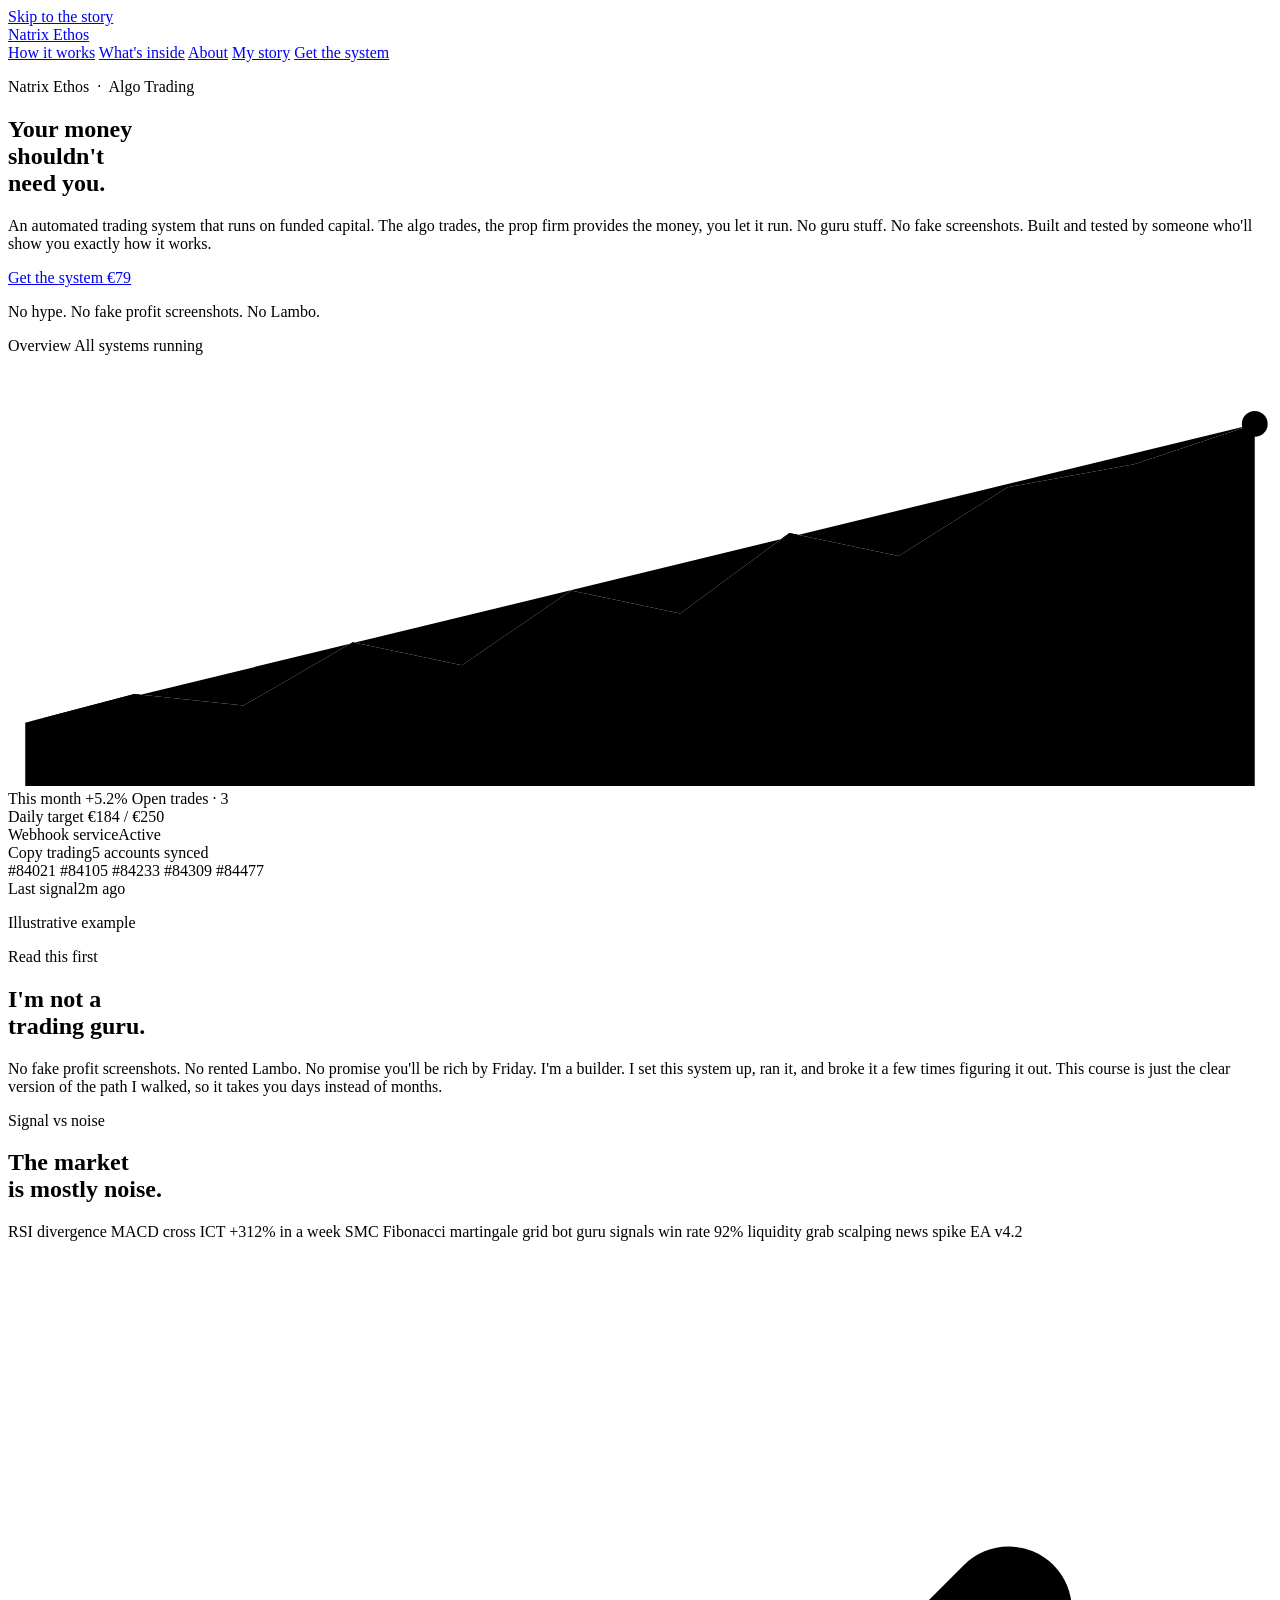
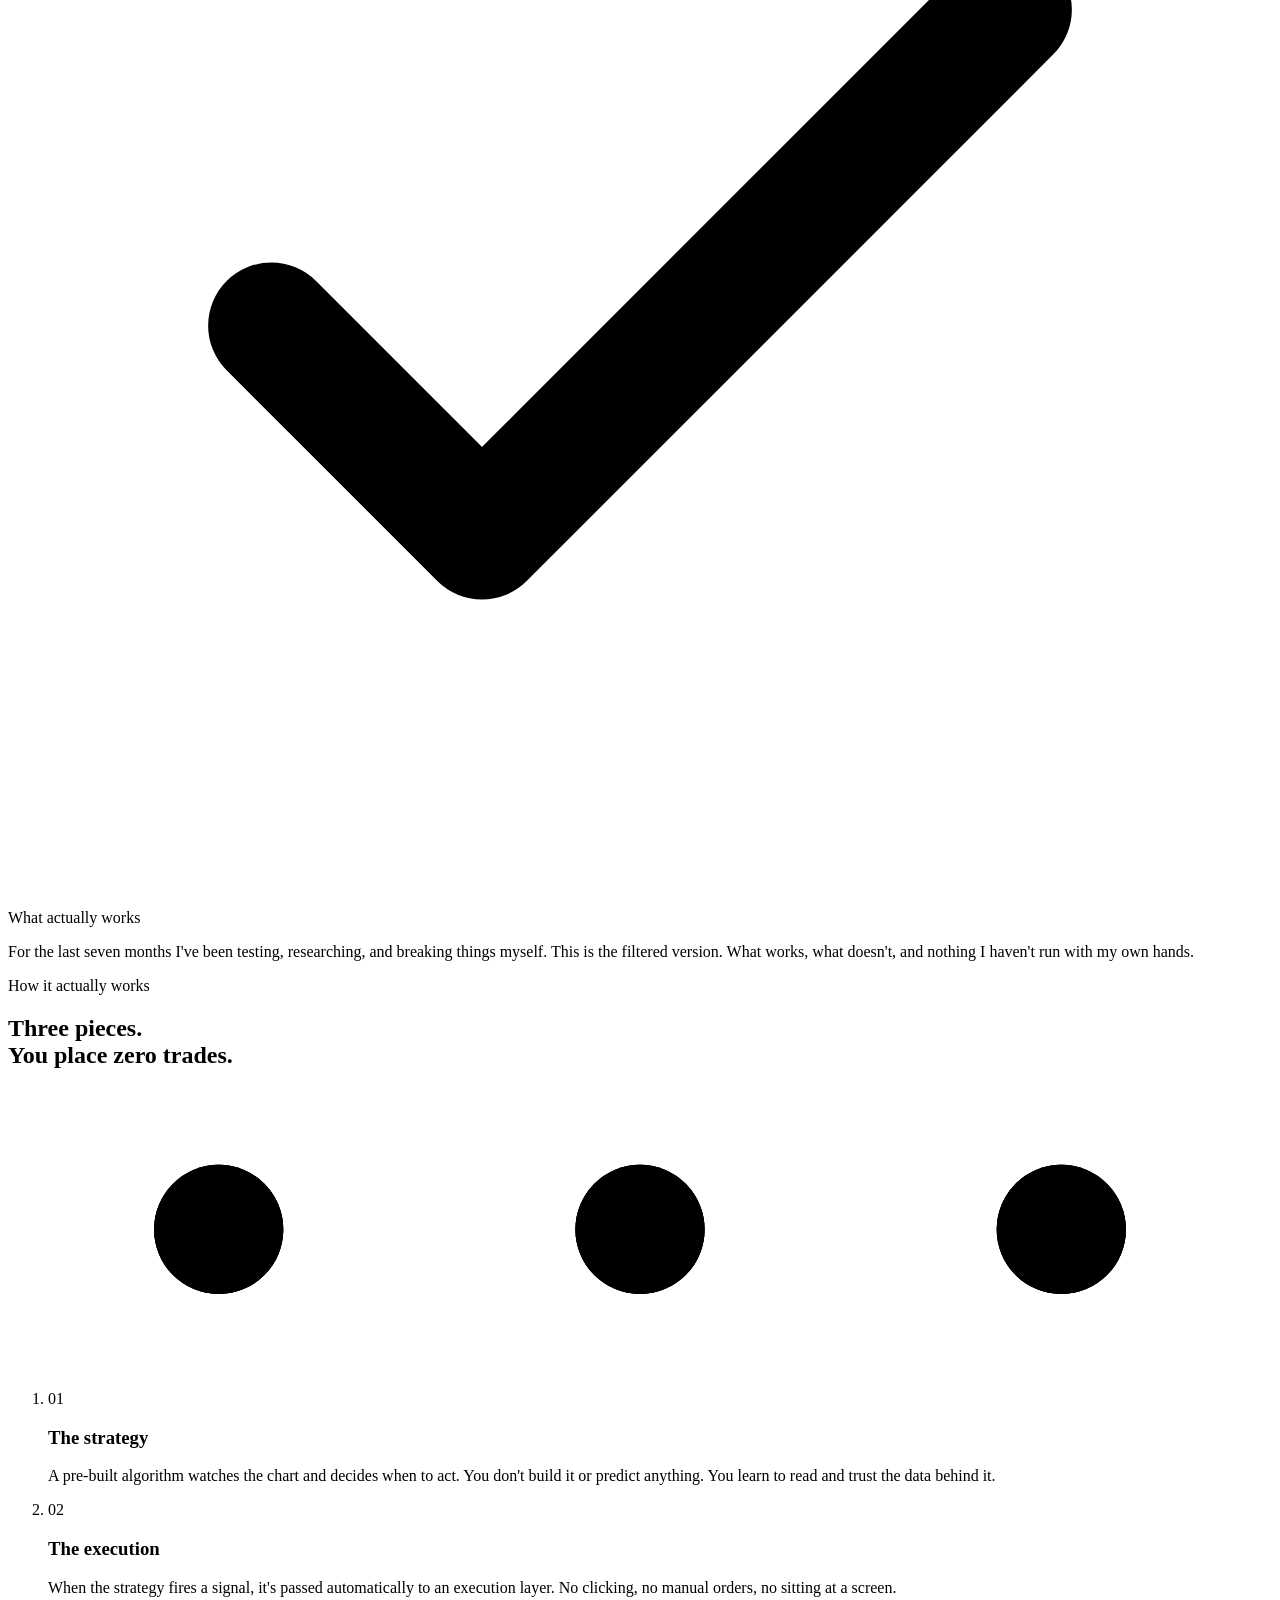
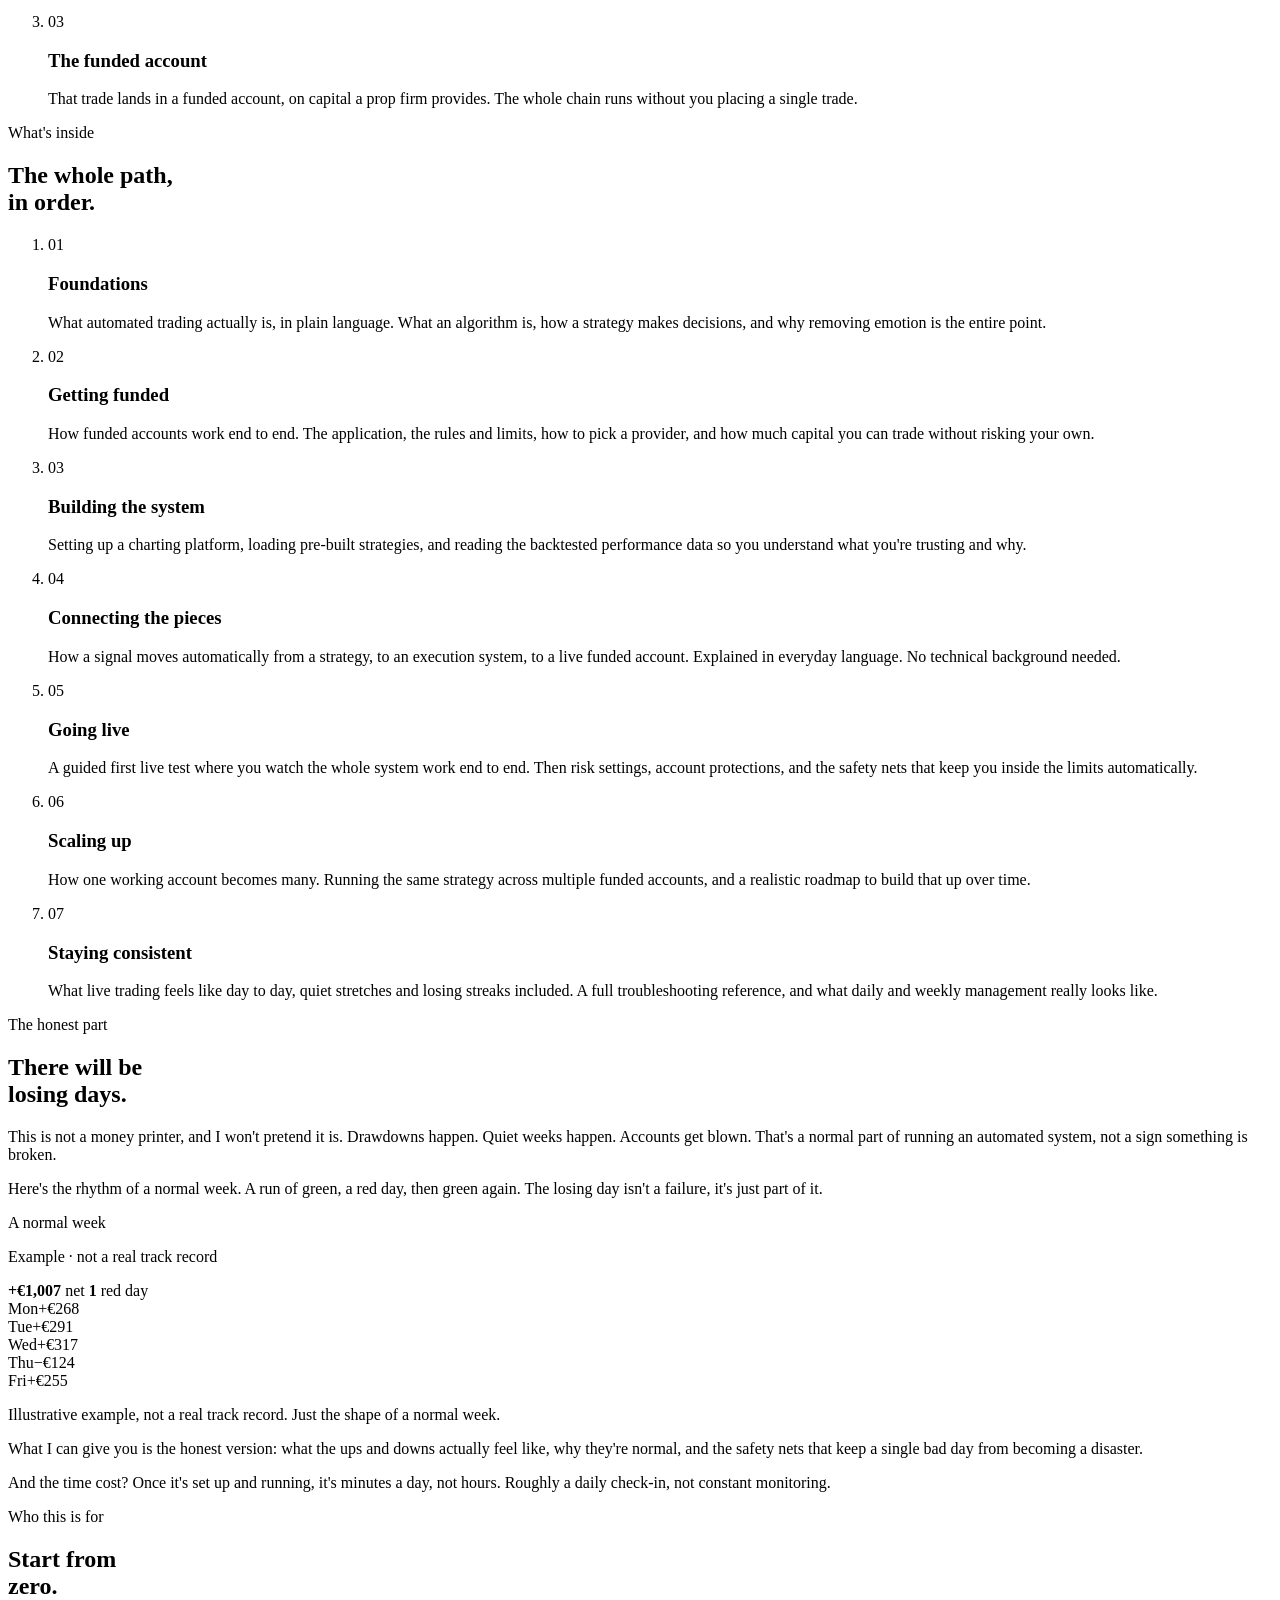
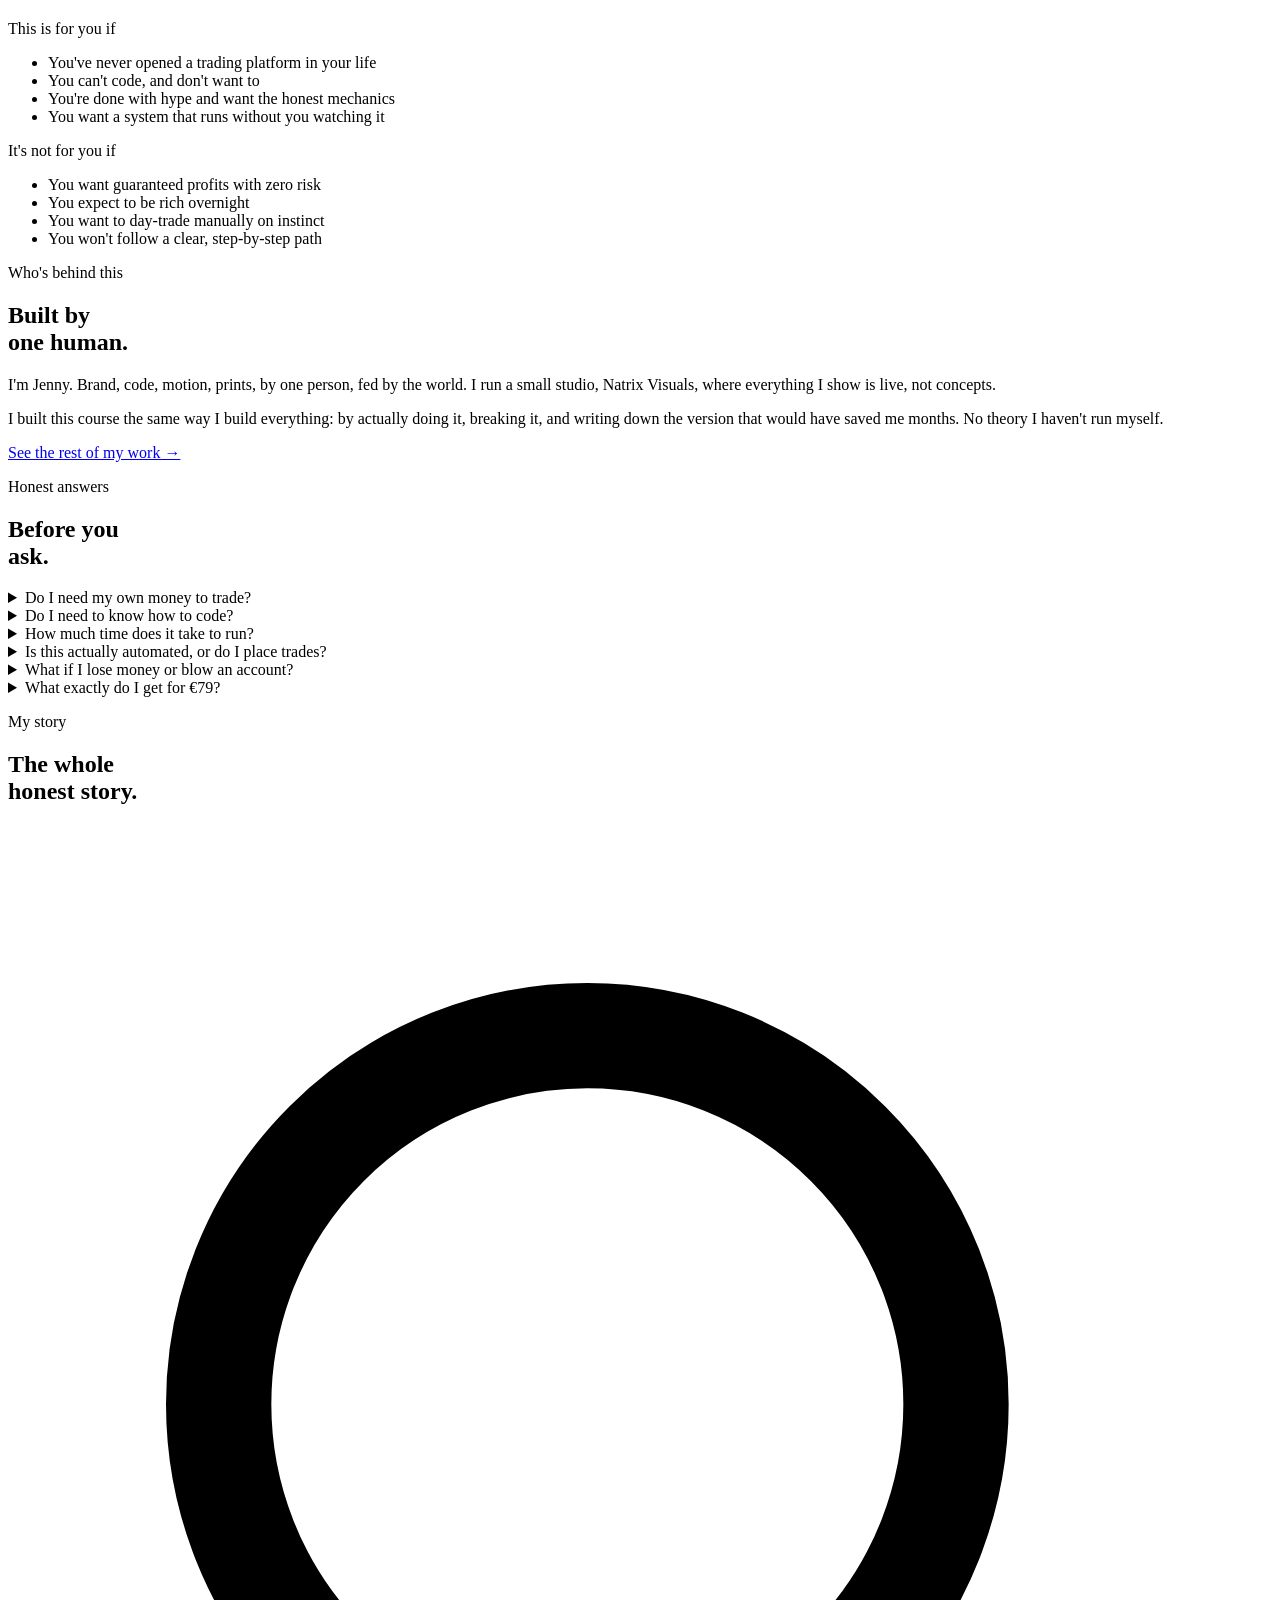
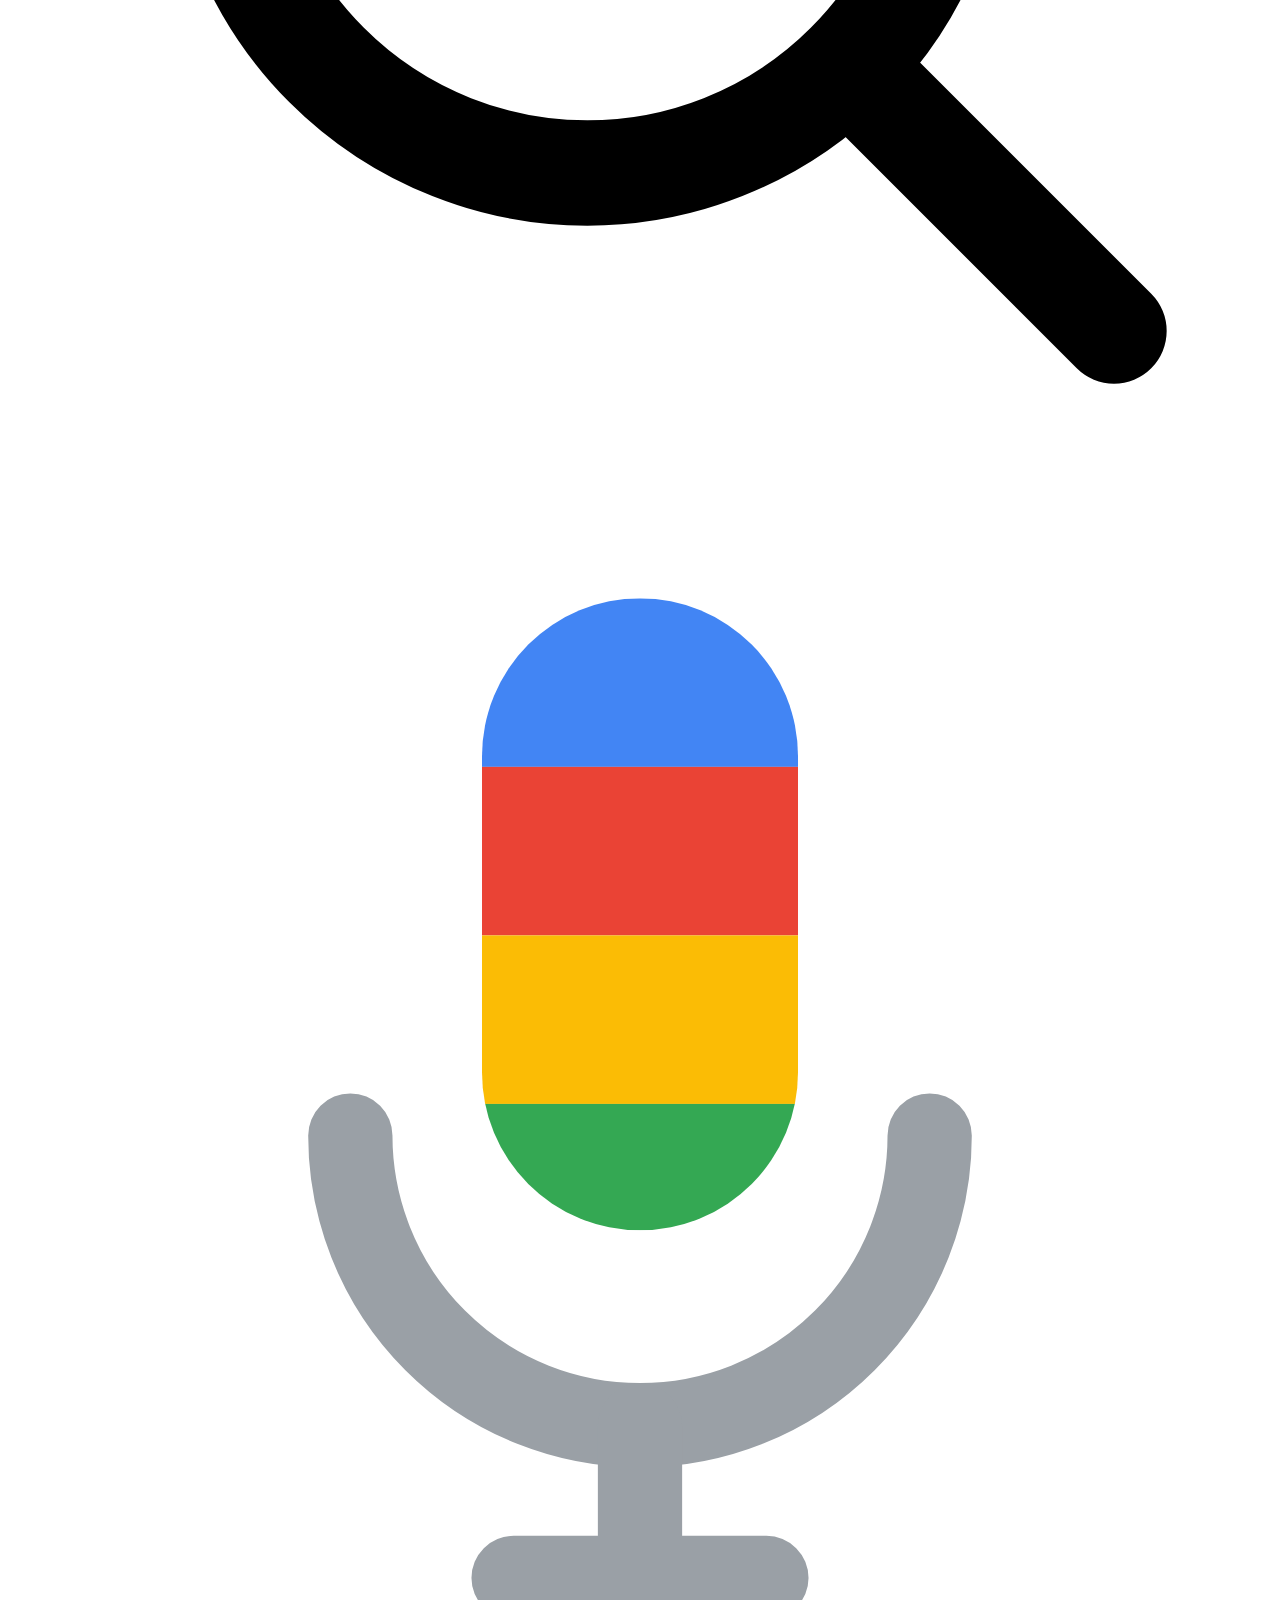
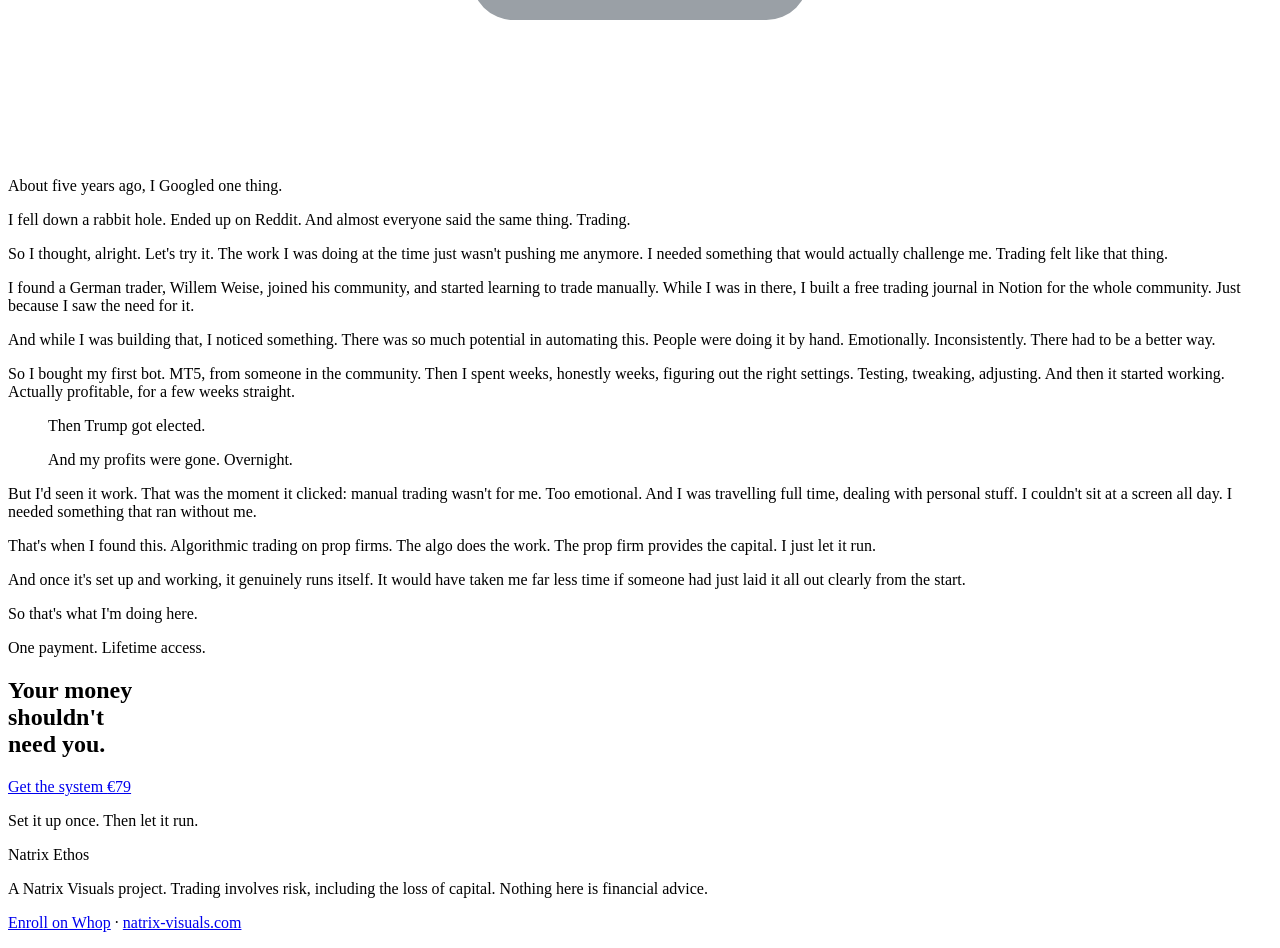
==== commit 55d806d3: "Add files via upload" ====
--- a/index.html
+++ b/index.html
@@ -1,1235 +1,471 @@
 <!DOCTYPE html>
 <html lang="en">
-
 <head>
-  <meta charset="UTF-8">
-  <meta name="viewport" content="width=device-width, initial-scale=1.0">
-  <title>Natrix Visuals — Brand, code, motion, prints by one human</title>
-  <meta name="description" content="Solo studio building real products end-to-end — brand, code, motion, prints. One pair of hands, fed by years of restless craft, travel, and curiosity.">
-  <meta property="og:title" content="Natrix Visuals — One human, every layer">
-  <meta property="og:description" content="Brand, code, motion, prints — every layer by one pair of hands. Live products you can click.">
-  <link rel="icon" type="image/png" href="Logo_Black.png">
-  <link rel="preconnect" href="https://fonts.googleapis.com">
-  <link rel="preconnect" href="https://fonts.gstatic.com" crossorigin>
-  <link href="https://fonts.googleapis.com/css2?family=Inter:wght@300;400;500;600&family=Instrument+Serif:ital@0;1&display=swap" rel="stylesheet">
-  <script src="https://cdn.tailwindcss.com"></script>
-  <style>
-    /* ── Editorial hero typography ─────────────────────────── */
-    .hero-headline {
-      font-family: 'Instrument Serif', 'Times New Roman', serif;
-      font-weight: 400;
-      font-size: clamp(2.6rem, 8.4vw, 8rem);
-      line-height: 0.98;
-      letter-spacing: -0.02em;
-    }
-
-    .hero-headline .hero-em {
-      font-style: italic;
-      color: rgba(255,255,255,0.32);
-      font-weight: 400;
-      margin-right: 0.18em;
-    }
-
-    .hero-token {
-      display: inline-flex;
-      align-items: center;
-      gap: 0.2em;
-      vertical-align: baseline;
-      padding: 0.04em 0.18em 0.04em 0.16em;
-      border-radius: 0.18em;
-      background: rgba(255,255,255,0.025);
-      border: 1px solid rgba(255,255,255,0.06);
-      transition: background 0.4s ease, border-color 0.4s ease, transform 0.5s cubic-bezier(0.34,1.56,0.64,1);
-    }
-
-    .hero-token:hover {
-      background: rgba(255,255,255,0.05);
-      border-color: rgba(255,255,255,0.14);
-      transform: translateY(-2px) rotate(-0.4deg);
-    }
-
-    .hero-token--accent {
-      background: rgba(167,243,208,0.04);
-      border-color: rgba(167,243,208,0.18);
-      color: rgb(167,243,208);
-    }
-
-    .hero-token--accent:hover {
-      background: rgba(167,243,208,0.08);
-      border-color: rgba(167,243,208,0.32);
-    }
-
-    .hero-icon {
-      width: 0.78em;
-      height: 0.78em;
-      display: inline-block;
-      flex-shrink: 0;
-      color: rgba(255,255,255,0.78);
-    }
-
-    .hero-token--accent .hero-icon {
-      color: rgb(110,231,183);
-      animation: heroSparkFloat 4.5s ease-in-out infinite;
-      filter: drop-shadow(0 0 12px rgba(110,231,183,0.35));
-    }
-
-    @keyframes heroSparkFloat {
-      0%, 100% { transform: translateY(0) rotate(0deg); }
-      50% { transform: translateY(-3px) rotate(8deg); }
-    }
-
-    .hero-discipline {
-      transition: color 0.2s ease;
-      cursor: default;
-    }
-
-    .hero-discipline:hover {
-      color: rgba(255,255,255,0.95);
-    }
-
-    .hero-sep {
-      color: rgba(255,255,255,0.18);
-    }
-
-    @media (max-width: 640px) {
-      .hero-token {
-        padding: 0.02em 0.14em;
-      }
-    }
-
-    @media (prefers-reduced-motion: reduce) {
-      .hero-token--accent .hero-icon { animation: none; }
-    }
-
-    :root {
-      --color-1: 0 100% 63%;
-      --color-2: 270 100% 63%;
-      --color-3: 210 100% 63%;
-      --color-4: 195 100% 63%;
-      --color-5: 90 100% 63%;
-      --speed: 2s;
-    }
-
-    @keyframes rainbow {
-      0% {
-        background-position: 0%;
-      }
-
-      100% {
-        background-position: 200%;
-      }
-    }
-
-    @keyframes marquee {
-      0% {
-        transform: translateX(0);
-      }
-
-      100% {
-        transform: translateX(-50%);
-      }
-    }
-
-    .rainbow-btn {
-      position: relative;
-      display: inline-flex;
-      align-items: center;
-      justify-content: center;
-      height: 2.75rem;
-      padding: 0.5rem 1.5rem;
-      border-radius: 9999px;
-      border: 0.08rem solid transparent;
-      background:
-        linear-gradient(#0d0d0d, #0d0d0d),
-        linear-gradient(#0d0d0d 50%, rgba(13, 13, 13, 0.5) 80%, rgba(13, 13, 13, 0)),
-        linear-gradient(90deg,
-          hsl(var(--color-1)),
-          hsl(var(--color-5)),
-          hsl(var(--color-3)),
-          hsl(var(--color-4)),
-          hsl(var(--color-2)));
-      background-size: auto, auto, 200%;
-      background-clip: padding-box, border-box, border-box;
-      background-origin: border-box;
-      color: #fff;
-      font-size: 0.875rem;
-      font-weight: 600;
-      text-decoration: none;
-      white-space: nowrap;
-      cursor: pointer;
-      animation: rainbow var(--speed) infinite linear;
-      transition: opacity 0.2s;
-      overflow: visible;
-    }
-
-    .rainbow-btn::before {
-      content: '';
-      position: absolute;
-      bottom: -20%;
-      left: 50%;
-      z-index: -1;
-      height: 20%;
-      width: 60%;
-      transform: translateX(-50%);
-      background: linear-gradient(90deg,
-          hsl(var(--color-1)),
-          hsl(var(--color-5)),
-          hsl(var(--color-3)),
-          hsl(var(--color-4)),
-          hsl(var(--color-2)));
-      background-size: 200%;
-      filter: blur(0.8rem);
-      animation: rainbow var(--speed) infinite linear;
-    }
-
-    .rainbow-btn:hover {
-      opacity: 0.9;
-    }
-
-    @keyframes pulseRing {
-      0% {
-        transform: scale(1);
-        opacity: 0.8;
-      }
-
-      70% {
-        transform: scale(2.2);
-        opacity: 0;
-      }
-
-      100% {
-        transform: scale(1);
-        opacity: 0;
-      }
-    }
-
-    @keyframes availablePulse {
-
-      0%,
-      100% {
-        transform: scale(1);
-      }
-
-      50% {
-        transform: scale(1.7);
-      }
-    }
-
-    @keyframes svgDotBlink {
-
-      0%,
-      100% {
-        opacity: 1;
-      }
-
-      50% {
-        opacity: 0.2;
-      }
-    }
-
-    @keyframes equityGrow {
-      from {
-        stroke-dashoffset: 1;
-      }
-
-      to {
-        stroke-dashoffset: 0;
-      }
-    }
-
-    @keyframes equityFillGrow {
-      from {
-        opacity: 0;
-      }
-
-      to {
-        opacity: 0.5;
-      }
-    }
-
-    .marquee-track {
-      animation: marquee 40s linear infinite;
-    }
-
-    .pulse-ring-el {
-      position: absolute;
-      inset: 0;
-      border-radius: 9999px;
-      background: rgb(52 211 153);
-      animation: pulseRing 2s ease-out infinite;
-    }
-
-    .available-dot {
-      animation: availablePulse 2s ease-in-out infinite;
-    }
-
-    /* Scroll-reveal */
-    .fade-up {
-      opacity: 0;
-      transform: translateY(24px);
-      transition: opacity 0.7s ease, transform 0.7s ease;
-    }
-
-    .fade-up.visible {
-      opacity: 1;
-      transform: translateY(0);
-    }
-
-    /* Glow card hover */
-    .glow-card {
-      position: relative;
-      transition: border-color 0.3s, background-color 0.3s;
-      overflow: hidden;
-    }
-
-    .glow-card::before {
-      content: '';
-      position: absolute;
-      inset: 0;
-      border-radius: inherit;
-      background: radial-gradient(600px circle at var(--mx, 50%) var(--my, 50%), rgba(121, 87, 255, 0.08), transparent 40%);
-      opacity: 0;
-      transition: opacity 0.4s;
-      pointer-events: none;
-    }
-
-    .glow-card:hover::before {
-      opacity: 1;
-    }
-
-    .glow-card:hover {
-      border-color: rgba(255, 255, 255, 0.08) !important;
-    }
-
-    /* Custom scrollbar */
-    ::-webkit-scrollbar {
-      width: 4px;
-    }
-
-    ::-webkit-scrollbar-track {
-      background: #080808;
-    }
-
-    ::-webkit-scrollbar-thumb {
-      background: #2a2a2a;
-      border-radius: 2px;
-    }
-
-    html {
-      scroll-behavior: smooth;
-    }
-
-    /* ── Hero stacked product previews ───────────────────────── */
-    .hero-stack {
-      position: relative;
-      width: 100%;
-      aspect-ratio: 1 / 1;
-      max-width: 540px;
-      margin-left: auto;
-      perspective: 1400px;
-    }
-
-    .hero-card {
-      position: absolute;
-      width: 78%;
-      border-radius: 14px;
-      border: 1px solid rgba(255,255,255,0.08);
-      background: #0d0d10;
-      box-shadow: 0 30px 60px -20px rgba(0,0,0,0.6), 0 0 0 1px rgba(255,255,255,0.02) inset;
-      overflow: hidden;
-      will-change: transform;
-    }
-
-    .hero-card-back {
-      top: 4%;
-      right: 0;
-      transform: rotate(4deg) translateZ(0);
-      animation: heroFloat1 9s ease-in-out infinite;
-      opacity: 0.85;
-    }
-
-    .hero-card-mid {
-      top: 22%;
-      right: 12%;
-      transform: rotate(-3deg) translateZ(0);
-      animation: heroFloat2 11s ease-in-out infinite;
-      z-index: 2;
-    }
-
-    .hero-card-front {
-      top: 40%;
-      left: 0;
-      transform: rotate(2deg) translateZ(0);
-      animation: heroFloat3 13s ease-in-out infinite;
-      z-index: 3;
-    }
-
-    @keyframes heroFloat1 {
-      0%, 100% { transform: rotate(4deg) translateY(0); }
-      50% { transform: rotate(4.6deg) translateY(-8px); }
-    }
-    @keyframes heroFloat2 {
-      0%, 100% { transform: rotate(-3deg) translateY(0); }
-      50% { transform: rotate(-3.6deg) translateY(-12px); }
-    }
-    @keyframes heroFloat3 {
-      0%, 100% { transform: rotate(2deg) translateY(0); }
-      50% { transform: rotate(2.6deg) translateY(-6px); }
-    }
-
-    .hero-card-bar {
-      display: flex;
-      align-items: center;
-      gap: 6px;
-      padding: 8px 12px;
-      border-bottom: 1px solid rgba(255,255,255,0.05);
-      background: rgba(255,255,255,0.02);
-    }
-
-    .hero-dot {
-      width: 8px;
-      height: 8px;
-      border-radius: 50%;
-      flex-shrink: 0;
-    }
-
-    .hero-card-label {
-      margin-left: 8px;
-      font-family: ui-monospace, SFMono-Regular, Menlo, monospace;
-      font-size: 9px;
-      color: rgba(255,255,255,0.35);
-      letter-spacing: 0.04em;
-    }
-
-    .hero-card-live {
-      margin-left: auto;
-      display: inline-flex;
-      align-items: center;
-      gap: 4px;
-      font-family: ui-monospace, SFMono-Regular, Menlo, monospace;
-      font-size: 8px;
-      color: #34d399;
-      letter-spacing: 0.1em;
-    }
-
-    .hero-card-live-dot {
-      width: 5px;
-      height: 5px;
-      border-radius: 50%;
-      background: #34d399;
-      box-shadow: 0 0 6px rgba(52,211,153,0.7);
-      animation: heroLivePulse 1.6s ease-in-out infinite;
-    }
-
-    @keyframes heroLivePulse {
-      0%, 100% { opacity: 1; }
-      50% { opacity: 0.4; }
-    }
-
-    .hero-card-body {
-      padding: 14px;
-      display: flex;
-      flex-direction: column;
-      gap: 8px;
-      min-height: 140px;
-    }
-
-    .hero-card-row {
-      height: 8px;
-      border-radius: 3px;
-    }
-
-    .hero-card-grid {
-      display: grid;
-      grid-template-columns: repeat(3, 1fr);
-      gap: 6px;
-      margin-top: 6px;
-    }
-
-    .hero-card-tile {
-      aspect-ratio: 1 / 1;
-      border-radius: 5px;
-    }
-
-    .hero-card-chart {
-      display: flex;
-      align-items: flex-end;
-      gap: 5px;
-      height: 60px;
-      margin-top: 6px;
-      padding: 6px;
-      border-radius: 6px;
-      background: rgba(255,255,255,0.015);
-    }
-
-    .hero-card-bar-el {
-      flex: 1;
-      border-radius: 2px;
-      transition: height 0.5s ease;
-    }
-
-    .hero-card-bracket {
-      display: flex;
-      flex-direction: column;
-      gap: 4px;
-      margin-top: 4px;
-    }
-
-    .hero-bracket-row {
-      display: grid;
-      grid-template-columns: 1fr 1fr;
-      gap: 4px;
-    }
-
-    .hero-bracket-cell {
-      height: 16px;
-      border-radius: 3px;
-    }
-
-    @media (max-width: 1023px) {
-      .hero-stack {
-        max-width: 420px;
-        margin: 0 auto;
-      }
-    }
-
-    @media (prefers-reduced-motion: reduce) {
-      .hero-card-back,
-      .hero-card-mid,
-      .hero-card-front {
-        animation: none;
-      }
-    }
-
-    /* ── Product card hover ──────────────────────────────────── */
-    .product-card {
-      position: relative;
-      overflow: hidden;
-      transition: transform 0.35s cubic-bezier(0.34,1.56,0.64,1), border-color 0.3s ease;
-    }
-
-    .product-card:hover {
-      transform: translateY(-4px);
-      border-color: rgba(255,255,255,0.12) !important;
-    }
-
-    .product-thumb {
-      aspect-ratio: 16 / 10;
-      border-radius: 12px;
-      border: 1px solid rgba(255,255,255,0.05);
-      overflow: hidden;
-      background: #0a0a0c;
-      position: relative;
-    }
-
-    .product-thumb-fallback {
-      width: 100%;
-      height: 100%;
-      display: flex;
-      align-items: center;
-      justify-content: center;
-      font-family: ui-monospace, SFMono-Regular, Menlo, monospace;
-      font-size: 14px;
-      letter-spacing: 0.3em;
-      text-transform: uppercase;
-      color: rgba(255,255,255,0.25);
-    }
-
-    /* ── Range strip ─────────────────────────────────────────── */
-    .range-strip {
-      display: grid;
-      grid-template-columns: repeat(3, 1fr);
-      gap: 1px;
-      background: rgba(255,255,255,0.05);
-      border: 1px solid rgba(255,255,255,0.05);
-      border-radius: 16px;
-      overflow: hidden;
-    }
-
-    @media (min-width: 768px) {
-      .range-strip {
-        grid-template-columns: repeat(6, 1fr);
-      }
-    }
-
-    .range-cell {
-      background: #0a0a0c;
-      padding: 24px 16px;
-      display: flex;
-      flex-direction: column;
-      align-items: flex-start;
-      gap: 10px;
-      transition: background 0.3s ease;
-    }
-
-    .range-cell:hover {
-      background: #0d0d10;
-    }
-
-    .range-cell svg {
-      color: rgba(255,255,255,0.35);
-    }
-
-    .range-cell-label {
-      font-size: 11px;
-      font-weight: 600;
-      color: rgba(255,255,255,0.85);
-      letter-spacing: 0.02em;
-    }
-
-    .range-cell-sub {
-      font-family: ui-monospace, SFMono-Regular, Menlo, monospace;
-      font-size: 9px;
-      color: rgba(255,255,255,0.3);
-      letter-spacing: 0.08em;
-      text-transform: uppercase;
-    }
-  </style>
+  <meta charset="UTF-8" />
+  <meta name="viewport" content="width=device-width, initial-scale=1.0" />
+  <title>Natrix Ethos — Your money shouldn't need you.</title>
+  <meta name="description" content="A complete, honest course on automated trading. The algo trades, the prop firm provides the capital, you let it run. Built and tested by one human. No guru stuff." />
+
+  <meta property="og:title" content="Natrix Ethos — Your money shouldn't need you." />
+  <meta property="og:description" content="An automated trading system that runs on funded capital. No hype, no fake screenshots. Built and tested by someone who'll show you exactly how it works." />
+  <meta property="og:type" content="website" />
+
+  <link rel="preconnect" href="https://whop.com" />
+  <link rel="preload" href="fonts/Mosvita-Bold.woff2" as="font" type="font/woff2" crossorigin />
+  <link rel="preload" href="fonts/Mosvita-Regular.woff2" as="font" type="font/woff2" crossorigin />
+  <link rel="stylesheet" href="styles.css" />
 </head>
-
-<body class="bg-[#080808] text-zinc-100 overflow-x-hidden" style="font-family:'Inter',ui-sans-serif,system-ui,sans-serif;">
-
-  <!-- Background grid -->
-  <div class="pointer-events-none fixed inset-0 z-0"
-    style="background-image: linear-gradient(rgba(255,255,255,0.025) 1px, transparent 1px), linear-gradient(90deg, rgba(255,255,255,0.025) 1px, transparent 1px); background-size: 60px 60px;">
+<body>
+  <a class="skip-link" href="#story">Skip to the story</a>
+
+  <!-- Atmosphere: the blue glow -->
+  <div class="glow-field" aria-hidden="true">
+    <span class="glow glow--one"></span>
+    <span class="glow glow--two"></span>
   </div>
 
-  <!-- Ambient glow blobs -->
-  <div id="blob-top" class="pointer-events-none fixed top-[-20%] left-[10%] w-[500px] h-[500px] rounded-full opacity-20"
-    style="background: radial-gradient(circle, rgba(121,87,255,0.2) 0%, transparent 70%); will-change: transform;">
-  </div>
-  <div id="blob-bottom"
-    class="pointer-events-none fixed bottom-[-10%] right-[5%] w-[400px] h-[400px] rounded-full opacity-10"
-    style="background: radial-gradient(circle, rgba(99,102,241,0.2) 0%, transparent 70%); will-change: transform;">
-  </div>
-
-  <!-- ── Navigation ─────────────────────────────────────────── -->
-  <nav id="main-nav" class="fixed top-0 left-0 right-0 z-50 backdrop-blur-md bg-[#080808]/70 border-b border-white/[0.04]" style="transition: transform 0.3s ease, opacity 0.3s ease;">
-    <div class="max-w-7xl mx-auto flex items-center justify-between px-8 md:px-16 lg:px-24 py-4 md:py-5">
-      <span class="text-xs font-mono text-zinc-600 tracking-widest uppercase">natrix-visuals</span>
-      <div class="flex items-center gap-2">
-        <div class="w-1.5 h-1.5 rounded-full bg-emerald-400"></div>
-        <span class="hidden sm:inline text-xs font-mono text-zinc-500">Systems online</span>
-      </div>
-    </div>
-  </nav>
-
-  <!-- ── Hero ──────────────────────────────────────────────── -->
-  <section class="relative z-10 min-h-screen flex items-center px-8 md:px-16 lg:px-24 max-w-7xl mx-auto pt-32 md:pt-24 pb-24">
-    <!-- Hand-drawn margin marks -->
-    <svg aria-hidden="true" class="hidden lg:block absolute left-8 top-32 text-zinc-800 fade-up" width="36" height="120" viewBox="0 0 36 120" fill="none" stroke="currentColor" stroke-width="1.2" stroke-linecap="round">
-      <path d="M6 4c-2 6 2 14 0 22-2 8 4 16 0 24-3 8 2 18-1 26-2 8 3 16 1 24-1 6 1 14 1 18"/>
-      <path d="M14 60h14M14 64h10"/>
-    </svg>
-
-    <div class="w-full">
-      <!-- Status pill -->
-      <div class="mb-8 inline-flex items-center gap-2.5 px-3 py-1.5 rounded-full border border-white/[0.08] bg-white/[0.02] backdrop-blur-sm fade-up">
-        <span class="relative flex h-2 w-2">
-          <span class="animate-ping absolute inline-flex h-full w-full rounded-full bg-emerald-400 opacity-70"></span>
-          <span class="relative inline-flex rounded-full h-2 w-2 bg-emerald-500"></span>
+  <header class="site-header" id="top">
+    <a class="wordmark" href="#top" aria-label="Natrix Ethos home">
+      Natrix Ethos
+    </a>
+    <nav class="site-nav" aria-label="Primary">
+      <a href="#how">How it works</a>
+      <a href="#inside">What's inside</a>
+      <a href="#about">About</a>
+      <a href="#story">My story</a>
+      <a class="btn btn--ghost" href="https://whop.com/natrix-ethos/natrix-ethos/" target="_blank" rel="noopener">Get the system</a>
+    </nav>
+  </header>
+
+  <main>
+
+    <!-- 1. HERO -->
+    <section class="hero" aria-labelledby="hero-h">
+      <div class="hero__text">
+        <p class="kicker reveal">Natrix Ethos &nbsp;·&nbsp; Algo Trading</p>
+        <h1 class="hero__title reveal" id="hero-h">
+          Your money<br />shouldn't<br />need you.
+        </h1>
+        <p class="hero__sub reveal">
+          An automated trading system that runs on funded capital. The algo trades,
+          the prop firm provides the money, you let it run. No guru stuff. No fake
+          screenshots. Built and tested by someone who'll show you exactly how it works.
+        </p>
+        <div class="hero__cta reveal">
+          <a class="btn btn--primary" href="https://whop.com/natrix-ethos/natrix-ethos/" target="_blank" rel="noopener">
+            Get the system <span class="btn__price">€79</span>
+          </a>
+          <p class="microcopy">No hype. No fake profit screenshots. No Lambo.</p>
+        </div>
+      </div>
+
+      <div class="hero__media reveal">
+        <div class="dash" role="img" aria-label="Example system dashboard: all systems running, equity up 5.2 percent this month, daily target 74 percent reached, webhook service active, and the strategy copy-traded to five funded accounts.">
+          <div class="dash__bar">
+            <span class="dash__dots" aria-hidden="true"><i></i><i></i><i></i></span>
+            <span class="dash__tab">Overview</span>
+            <span class="dash__status"><span class="dash__led" aria-hidden="true"></span>All systems running</span>
+          </div>
+          <div class="dash__body">
+            <div class="dash__top">
+              <div class="dash__chart">
+                <svg viewBox="0 0 440 150" preserveAspectRatio="xMidYMid meet" aria-hidden="true">
+                  <defs>
+                    <linearGradient id="equityFill" x1="0" y1="0" x2="0" y2="1">
+                      <stop offset="0%" /><stop offset="100%" />
+                    </linearGradient>
+                  </defs>
+                  <g class="dash__grow">
+                    <path class="dash__area" d="M6,128 L44,118 L82,122 L120,100 L158,108 L196,82 L234,90 L272,62 L310,70 L348,46 L392,38 L434,24 L434,150 L6,150 Z" />
+                    <path class="dash__line" d="M6,128 L44,118 L82,122 L120,100 L158,108 L196,82 L234,90 L272,62 L310,70 L348,46 L392,38 L434,24" />
+                  </g>
+                  <circle class="dash__pt" cx="434" cy="24" r="4.5" />
+                </svg>
+              </div>
+              <div class="dash__meta">
+                <span class="dash__label">This month</span>
+                <span class="dash__gain">+5.2%</span>
+                <span class="dash__metasub">Open trades · 3</span>
+              </div>
+            </div>
+
+            <div class="dash__kpis">
+              <div class="kpi">
+                <span class="kpi__head">
+                  <span class="kpi__label">Daily target</span>
+                  <span class="kpi__val">€184 <span class="kpi__muted">/ €250</span></span>
+                </span>
+                <span class="kpi__bar"><span class="kpi__fill" style="--p:0.74"></span></span>
+              </div>
+            </div>
+
+            <div class="dash__services">
+              <div class="svc"><span class="svc__dot" aria-hidden="true"></span><span class="svc__name">Webhook service</span><span class="svc__state">Active</span></div>
+              <div class="svc"><span class="svc__dot" aria-hidden="true"></span><span class="svc__name">Copy trading</span><span class="svc__state">5 accounts synced</span></div>
+              <div class="dash__accounts">
+                <span class="acct"><i aria-hidden="true"></i>#84021</span>
+                <span class="acct"><i aria-hidden="true"></i>#84105</span>
+                <span class="acct"><i aria-hidden="true"></i>#84233</span>
+                <span class="acct"><i aria-hidden="true"></i>#84309</span>
+                <span class="acct"><i aria-hidden="true"></i>#84477</span>
+              </div>
+              <div class="svc"><span class="svc__dot svc__dot--blue" aria-hidden="true"></span><span class="svc__name">Last signal</span><span class="svc__state">2m ago</span></div>
+            </div>
+
+            <p class="dash__foot">Illustrative example</p>
+          </div>
+        </div>
+      </div>
+    </section>
+
+    <!-- 2. THE HONEST FRAME -->
+    <section class="band band--frame" aria-labelledby="frame-h">
+      <p class="kicker reveal">Read this first</p>
+      <h2 class="display reveal" id="frame-h">I'm not a<br />trading guru.</h2>
+      <p class="lede reveal">
+        No fake profit screenshots. No rented Lambo. No promise you'll be rich by Friday.
+        I'm a builder. I set this system up, ran it, and broke it a few times figuring it out.
+        This course is just the clear version of the path I walked, so it takes you days
+        instead of months.
+      </p>
+    </section>
+
+    <!-- SIGNAL VS NOISE -->
+    <section class="band band--noise" id="noise" aria-labelledby="noise-h">
+      <p class="kicker reveal">Signal vs noise</p>
+      <h2 class="display reveal" id="noise-h">The market<br />is mostly noise.</h2>
+
+      <div class="filter reveal" role="img" aria-label="A storm of trading indicators, gurus, and strategies on the left is filtered down to a single verified result: what actually works.">
+        <div class="filter__noise">
+          <span class="noise-chip" style="--x:3%;  --y:18%; --r:-8deg;  --d:0s">RSI divergence</span>
+          <span class="noise-chip" style="--x:32%; --y:6%;  --r:5deg;   --d:1.1s">MACD cross</span>
+          <span class="noise-chip" style="--x:62%; --y:22%; --r:-4deg;  --d:2.3s">ICT</span>
+          <span class="noise-chip" style="--x:14%; --y:40%; --r:7deg;   --d:0.6s">+312% in a week</span>
+          <span class="noise-chip" style="--x:44%; --y:50%; --r:-6deg;  --d:1.8s">SMC</span>
+          <span class="noise-chip" style="--x:73%; --y:38%; --r:3deg;   --d:0.3s">Fibonacci</span>
+          <span class="noise-chip" style="--x:5%;  --y:62%; --r:-5deg;  --d:2.7s">martingale</span>
+          <span class="noise-chip" style="--x:36%; --y:72%; --r:6deg;   --d:1.4s">grid bot</span>
+          <span class="noise-chip" style="--x:66%; --y:62%; --r:-7deg;  --d:0.9s">guru signals</span>
+          <span class="noise-chip" style="--x:20%; --y:86%; --r:4deg;   --d:2.1s">win rate 92%</span>
+          <span class="noise-chip" style="--x:55%; --y:86%; --r:-3deg;  --d:1.6s">liquidity grab</span>
+          <span class="noise-chip" style="--x:84%; --y:10%; --r:8deg;   --d:3.1s">scalping</span>
+          <span class="noise-chip" style="--x:86%; --y:74%; --r:-5deg;  --d:2.5s">news spike</span>
+          <span class="noise-chip" style="--x:80%; --y:48%; --r:5deg;   --d:1.2s">EA v4.2</span>
+        </div>
+
+        <div class="filter__bar" aria-hidden="true">
+          <span class="filter__stream"></span>
+          <span class="filter__stream filter__stream--2"></span>
+          <span class="filter__stream filter__stream--3"></span>
+        </div>
+
+        <div class="filter__signal">
+          <div class="filter__result">
+            <svg viewBox="0 0 24 24" fill="none" aria-hidden="true"><path d="M5 13l4 4L19 7" stroke="currentColor" stroke-width="2.4" stroke-linecap="round" stroke-linejoin="round"/></svg>
+          </div>
+          <span class="filter__caption filter__caption--right">What actually works</span>
+        </div>
+      </div>
+
+      <p class="lede reveal filter__lede">
+        For the last seven months I've been testing, researching, and breaking things
+        myself. This is the filtered version. What works, what doesn't, and nothing I
+        haven't run with my own hands.
+      </p>
+    </section>
+
+    <!-- 4. HOW IT ACTUALLY WORKS -->
+    <section class="band" id="how" aria-labelledby="how-h">
+      <p class="kicker reveal">How it actually works</p>
+      <h2 class="display reveal" id="how-h">Three pieces.<br />You place zero trades.</h2>
+
+      <div class="pipeline reveal" role="img" aria-label="The signal flows from the strategy, to the execution layer, to your funded account. You never place a trade by hand.">
+        <svg class="pipeline__svg" viewBox="0 0 900 200" preserveAspectRatio="xMidYMid meet" aria-hidden="true">
+          <defs>
+            <linearGradient id="wire" x1="0" y1="0" x2="1" y2="0">
+              <stop offset="0%" stop-opacity="0.12" />
+              <stop offset="50%" stop-opacity="0.55" />
+              <stop offset="100%" stop-opacity="0.12" />
+            </linearGradient>
+          </defs>
+          <!-- ripple rings fire as the signal passes each node -->
+          <circle class="pipeline__ripple" data-node="0" cx="150" cy="100" r="46" />
+          <circle class="pipeline__ripple" data-node="1" cx="450" cy="100" r="46" />
+          <circle class="pipeline__ripple" data-node="2" cx="750" cy="100" r="46" />
+          <path class="pipeline__wire" d="M150 100 H750" />
+          <g class="pipeline__node" data-node="0" transform="translate(150 100)">
+            <circle class="pipeline__core" r="46" /><circle class="pipeline__ring" r="46" />
+          </g>
+          <g class="pipeline__node" data-node="1" transform="translate(450 100)">
+            <circle class="pipeline__core" r="46" /><circle class="pipeline__ring" r="46" />
+          </g>
+          <g class="pipeline__node" data-node="2" transform="translate(750 100)">
+            <circle class="pipeline__core" r="46" /><circle class="pipeline__ring" r="46" />
+          </g>
+          <circle class="pipeline__pulse" r="5" cx="150" cy="100" />
+        </svg>
+        <ol class="pipeline__steps">
+          <li>
+            <span class="pipeline__num">01</span>
+            <h3>The strategy</h3>
+            <p>A pre-built algorithm watches the chart and decides when to act. You don't build it or predict anything. You learn to read and trust the data behind it.</p>
+          </li>
+          <li>
+            <span class="pipeline__num">02</span>
+            <h3>The execution</h3>
+            <p>When the strategy fires a signal, it's passed automatically to an execution layer. No clicking, no manual orders, no sitting at a screen.</p>
+          </li>
+          <li>
+            <span class="pipeline__num">03</span>
+            <h3>The funded account</h3>
+            <p>That trade lands in a funded account, on capital a prop firm provides. The whole chain runs without you placing a single trade.</p>
+          </li>
+        </ol>
+      </div>
+
+    </section>
+
+    <!-- 6. WHAT'S INSIDE -->
+    <section class="band" id="inside" aria-labelledby="inside-h">
+      <p class="kicker reveal">What's inside</p>
+      <h2 class="display reveal" id="inside-h">The whole path,<br />in order.</h2>
+
+      <ol class="curriculum">
+        <span class="curriculum__rail" aria-hidden="true"><span class="curriculum__fill"></span></span>
+        <li class="curriculum__row reveal">
+          <span class="curriculum__idx">01</span>
+          <div class="curriculum__text">
+            <h3>Foundations</h3>
+            <p>What automated trading actually is, in plain language. What an algorithm is, how a strategy makes decisions, and why removing emotion is the entire point.</p>
+          </div>
+        </li>
+        <li class="curriculum__row reveal">
+          <span class="curriculum__idx">02</span>
+          <div class="curriculum__text">
+            <h3>Getting funded</h3>
+            <p>How funded accounts work end to end. The application, the rules and limits, how to pick a provider, and how much capital you can trade without risking your own.</p>
+          </div>
+        </li>
+        <li class="curriculum__row reveal">
+          <span class="curriculum__idx">03</span>
+          <div class="curriculum__text">
+            <h3>Building the system</h3>
+            <p>Setting up a charting platform, loading pre-built strategies, and reading the backtested performance data so you understand what you're trusting and why.</p>
+          </div>
+        </li>
+        <li class="curriculum__row reveal">
+          <span class="curriculum__idx">04</span>
+          <div class="curriculum__text">
+            <h3>Connecting the pieces</h3>
+            <p>How a signal moves automatically from a strategy, to an execution system, to a live funded account. Explained in everyday language. No technical background needed.</p>
+          </div>
+        </li>
+        <li class="curriculum__row reveal">
+          <span class="curriculum__idx">05</span>
+          <div class="curriculum__text">
+            <h3>Going live</h3>
+            <p>A guided first live test where you watch the whole system work end to end. Then risk settings, account protections, and the safety nets that keep you inside the limits automatically.</p>
+          </div>
+        </li>
+        <li class="curriculum__row reveal">
+          <span class="curriculum__idx">06</span>
+          <div class="curriculum__text">
+            <h3>Scaling up</h3>
+            <p>How one working account becomes many. Running the same strategy across multiple funded accounts, and a realistic roadmap to build that up over time.</p>
+          </div>
+        </li>
+        <li class="curriculum__row reveal">
+          <span class="curriculum__idx">07</span>
+          <div class="curriculum__text">
+            <h3>Staying consistent</h3>
+            <p>What live trading feels like day to day, quiet stretches and losing streaks included. A full troubleshooting reference, and what daily and weekly management really looks like.</p>
+          </div>
+        </li>
+      </ol>
+    </section>
+
+    <!-- 7. THE HONEST PART -->
+    <section class="band band--honest" id="honest" aria-labelledby="honest-h">
+      <p class="kicker reveal">The honest part</p>
+      <h2 class="display reveal" id="honest-h">There will be<br />losing days.</h2>
+      <div class="story__body story__body--narrow">
+        <p class="reveal">This is not a money printer, and I won't pretend it is. Drawdowns happen. Quiet weeks happen. Accounts get blown. That's a normal part of running an automated system, not a sign something is broken.</p>
+        <p class="reveal">Here's the rhythm of a normal week. A run of green, a red day, then green again. The losing day isn't a failure, it's just part of it.</p>
+      </div>
+
+      <div class="calendar reveal" role="img" aria-label="An example trading week: three winning days, one losing day on Thursday, and a win on Friday. Profitable overall.">
+        <div class="calendar__head">
+          <div class="calendar__titlewrap">
+            <p class="calendar__title">A normal week</p>
+            <p class="calendar__month">Example · not a real track record</p>
+          </div>
+          <div class="calendar__summary">
+            <span class="calendar__stat"><b class="is-win">+€1,007</b> net</span>
+            <span class="calendar__stat"><b class="is-loss">1</b> red day</span>
+          </div>
+        </div>
+
+        <div class="calendar__week">
+          <div class="cal-day cal-day--win"><span class="cal-day__n">Mon</span><span class="cal-day__pnl">+€268</span></div>
+          <div class="cal-day cal-day--win"><span class="cal-day__n">Tue</span><span class="cal-day__pnl">+€291</span></div>
+          <div class="cal-day cal-day--win"><span class="cal-day__n">Wed</span><span class="cal-day__pnl">+€317</span></div>
+          <div class="cal-day cal-day--loss"><span class="cal-day__n">Thu</span><span class="cal-day__pnl">−€124</span></div>
+          <div class="cal-day cal-day--win"><span class="cal-day__n">Fri</span><span class="cal-day__pnl">+€255</span></div>
+        </div>
+
+        <p class="calendar__note">Illustrative example, not a real track record. Just the shape of a normal week.</p>
+      </div>
+
+      <div class="story__body story__body--narrow">
+        <p class="reveal">What I can give you is the honest version: what the ups and downs actually feel like, why they're normal, and the safety nets that keep a single bad day from becoming a disaster.</p>
+        <p class="reveal">And the time cost? Once it's set up and running, it's minutes a day, not hours. Roughly a daily check-in, not constant monitoring.</p>
+      </div>
+    </section>
+
+    <!-- 8. WHO IT'S FOR -->
+    <section class="band band--split" id="who" aria-labelledby="who-h">
+      <div class="split__lead">
+        <p class="kicker reveal">Who this is for</p>
+        <h2 class="display reveal" id="who-h">Start from<br />zero.</h2>
+      </div>
+      <div class="who-grid reveal">
+        <div class="who-col">
+          <p class="who-col__head who-col__head--yes">This is for you if</p>
+          <ul class="ticklist ticklist--yes">
+            <li>You've never opened a trading platform in your life</li>
+            <li>You can't code, and don't want to</li>
+            <li>You're done with hype and want the honest mechanics</li>
+            <li>You want a system that runs without you watching it</li>
+          </ul>
+        </div>
+        <div class="who-col">
+          <p class="who-col__head who-col__head--no">It's not for you if</p>
+          <ul class="ticklist ticklist--no">
+            <li>You want guaranteed profits with zero risk</li>
+            <li>You expect to be rich overnight</li>
+            <li>You want to day-trade manually on instinct</li>
+            <li>You won't follow a clear, step-by-step path</li>
+          </ul>
+        </div>
+      </div>
+    </section>
+
+    <!-- 9. ABOUT JENNY -->
+    <section class="band band--about" id="about" aria-labelledby="about-h">
+      <p class="kicker reveal">Who's behind this</p>
+      <h2 class="display reveal" id="about-h">Built by<br />one human.</h2>
+      <div class="story__body story__body--narrow">
+        <p class="reveal">I'm Jenny. Brand, code, motion, prints, by one person, fed by the world. I run a small studio, Natrix Visuals, where everything I show is live, not concepts.</p>
+        <p class="reveal">I built this course the same way I build everything: by actually doing it, breaking it, and writing down the version that would have saved me months. No theory I haven't run myself.</p>
+        <p class="reveal">
+          <a class="textlink" href="https://www.natrix-visuals.com" target="_blank" rel="noopener">See the rest of my work →</a>
+        </p>
+      </div>
+    </section>
+
+    <!-- 10. FAQ -->
+    <section class="band" id="faq" aria-labelledby="faq-h">
+      <p class="kicker reveal">Honest answers</p>
+      <h2 class="display reveal" id="faq-h">Before you<br />ask.</h2>
+      <div class="faq">
+        <details class="faq__item reveal">
+          <summary>Do I need my own money to trade?</summary>
+          <div class="faq__a"><p>Not your own trading capital, no. You trade on a funded account that a prop firm provides. Your own cost is the small entry fee for their evaluation, plus the one-time €79 for this course.</p></div>
+        </details>
+        <details class="faq__item reveal">
+          <summary>Do I need to know how to code?</summary>
+          <div class="faq__a"><p>No. You're given working, pre-built strategies. The course teaches you to set them up, read the data, and connect the pieces. There's no coding and no advanced math anywhere in it.</p></div>
+        </details>
+        <details class="faq__item reveal">
+          <summary>How much time does it take to run?</summary>
+          <div class="faq__a"><p>Setting it up is the main effort, and the course walks you through every step. After that it's minutes a day. Roughly a daily check-in, not hours at a screen.</p></div>
+        </details>
+        <details class="faq__item reveal">
+          <summary>Is this actually automated, or do I place trades?</summary>
+          <div class="faq__a"><p>It's genuinely automated. The strategy fires a signal, the execution layer places the trade, and it lands in your funded account. You don't place a single trade by hand.</p></div>
+        </details>
+        <details class="faq__item reveal">
+          <summary>What if I lose money or blow an account?</summary>
+          <div class="faq__a"><p>It can happen, and the course addresses it directly. You'll learn the risk settings and account protections that keep losses contained, and why losing days are a normal part of the process rather than a failure.</p></div>
+        </details>
+        <details class="faq__item reveal">
+          <summary>What exactly do I get for €79?</summary>
+          <div class="faq__a"><p>Lifetime access to the full course: every step from foundations to scaling, real walkthroughs rather than theory, and the troubleshooting reference. One payment, no subscription.</p></div>
+        </details>
+      </div>
+    </section>
+
+    <!-- THE STORY (closing narrative) -->
+    <section class="story" id="story" aria-labelledby="story-h">
+      <p class="kicker reveal">My story</p>
+      <h2 class="display reveal" id="story-h">The whole<br />honest story.</h2>
+
+      <div class="gsearch reveal" role="img" aria-label="A Google search for: What's the hardest job mentally?">
+        <span class="gsearch__icon" aria-hidden="true">
+          <svg viewBox="0 0 24 24" fill="none"><circle cx="11" cy="11" r="7" stroke="currentColor" stroke-width="2"/><line x1="16.5" y1="16.5" x2="21" y2="21" stroke="currentColor" stroke-width="2" stroke-linecap="round"/></svg>
         </span>
-        <span class="text-[11px] font-mono text-zinc-300 tracking-wide">Open for aligned projects</span>
-        <span class="text-[10px] font-mono text-zinc-600 border-l border-white/[0.08] pl-2.5">Bali · 2026</span>
-      </div>
-
-      <!-- Editorial headline with inline icons -->
-      <h1 class="hero-headline text-zinc-100 fade-up mb-10 md:mb-12" style="transition-delay:0.1s">
-        <span class="block">Brand, code,</span>
-        <span class="block">motion, prints —</span>
-        <span class="block">
-          <em class="hero-em">by</em>
-          <span class="hero-token">
-            <svg class="hero-icon" viewBox="0 0 64 64" fill="none" stroke="currentColor" stroke-width="2.4" stroke-linecap="round" stroke-linejoin="round" aria-hidden="true">
-              <path d="M14 34c0-12 8-22 18-22s18 10 18 22"/>
-              <path d="M22 34c0-8 4-14 10-14s10 6 10 14v6"/>
-              <path d="M28 34c0-4 2-8 4-8s4 4 4 8v8"/>
-              <path d="M16 44c0 6 2 10 6 14"/>
-              <path d="M48 44c0 6-2 10-6 14"/>
-              <path d="M22 50c2 4 6 6 10 6s8-2 10-6"/>
-            </svg>
-            <span>one human,</span>
-          </span>
+        <span class="gsearch__text"><span class="gsearch__typed"></span><span class="gsearch__caret" aria-hidden="true"></span></span>
+        <span class="gsearch__mic" aria-hidden="true">
+          <svg viewBox="0 0 24 24" fill="none">
+            <defs><clipPath id="gmic"><rect x="9" y="2" width="6" height="12" rx="3"/></clipPath></defs>
+            <g clip-path="url(#gmic)">
+              <rect x="9" y="2" width="6" height="3.2" fill="#4285F4"/>
+              <rect x="9" y="5.2" width="6" height="3.2" fill="#EA4335"/>
+              <rect x="9" y="8.4" width="6" height="3.2" fill="#FBBC05"/>
+              <rect x="9" y="11.6" width="6" height="2.4" fill="#34A853"/>
+            </g>
+            <path d="M6.5 12.2 a5.5 5.5 0 0 0 11 0" stroke="#9aa0a6" stroke-width="1.6" fill="none" stroke-linecap="round"/>
+            <path d="M12 17.7 V20.6 M9.6 20.6 H14.4" stroke="#9aa0a6" stroke-width="1.6" stroke-linecap="round"/>
+          </svg>
         </span>
-        <span class="block">
-          <em class="hero-em">fed by</em>
-          <span class="hero-token hero-token--accent">
-            <svg class="hero-icon hero-icon--spark" viewBox="0 0 64 64" fill="none" stroke="currentColor" stroke-width="2.4" stroke-linecap="round" stroke-linejoin="round" aria-hidden="true">
-              <circle cx="32" cy="32" r="26"/>
-              <path d="M6 32h52M32 6c8 8 12 18 12 26s-4 18-12 26c-8-8-12-18-12-26S24 14 32 6z"/>
-              <path d="M44 20l-8 8 8 8M20 44l8-8-8-8" opacity="0.5"/>
-            </svg>
-            <span>the world.</span>
-          </span>
-        </span>
-      </h1>
-
-      <!-- Subhead -->
-      <div class="relative max-w-xl mb-10 fade-up" style="transition-delay:0.25s">
-        <p class="text-base md:text-lg text-zinc-400 leading-relaxed">
-          Solo studio for products I actually care about. Every layer by one pair of hands — taste built over years of restless craft, travel, and the kind of curiosity that won't sit still. The work below is live, not concepts.
-        </p>
-      </div>
-
-      <!-- CTAs -->
-      <div class="flex flex-wrap items-center gap-4 fade-up" style="transition-delay:0.4s">
-        <a href="#products" class="rainbow-btn">See the products</a>
-        <button onclick="openContactModal()" class="group inline-flex items-center gap-2 px-5 py-2.5 rounded-full border border-white/[0.08] bg-white/[0.02] text-zinc-300 text-sm font-medium hover:border-white/[0.18] hover:bg-white/[0.05] transition-colors">
-          <span>Or hire me</span>
-          <svg class="w-3.5 h-3.5 transition-transform group-hover:translate-x-0.5 -rotate-45" fill="none" stroke="currentColor" stroke-width="1.6" viewBox="0 0 24 24"><path stroke-linecap="round" stroke-linejoin="round" d="M4.5 19.5l15-15m0 0H8.25m11.25 0v11.25"/></svg>
-        </button>
-        <span class="text-[11px] font-mono text-zinc-600 ml-1">~1 day reply</span>
-      </div>
-
-      <!-- Discipline ticker (inline, not pills) -->
-      <div class="mt-16 pt-8 border-t border-white/[0.05] fade-up" style="transition-delay:0.5s">
-        <p class="text-[10px] font-mono text-zinc-600 tracking-[0.2em] uppercase mb-4">What "every layer" means</p>
-        <div class="flex flex-wrap items-center gap-x-6 gap-y-3 text-sm text-zinc-400">
-          <span class="hero-discipline">Product design</span>
-          <span class="hero-sep">·</span>
-          <span class="hero-discipline">Web &amp; app</span>
-          <span class="hero-sep">·</span>
-          <span class="hero-discipline">Motion</span>
-          <span class="hero-sep">·</span>
-          <span class="hero-discipline">Brand identity</span>
-          <span class="hero-sep">·</span>
-          <span class="hero-discipline">Print</span>
-          <span class="hero-sep">·</span>
-          <span class="hero-discipline">Copy</span>
-          <span class="hero-sep">·</span>
-          <span class="hero-discipline">Code &amp; AI</span>
-        </div>
-      </div>
-    </div>
-  </section>
-
-  <!-- ── Products ──────────────────────────────────────────── -->
-  <section id="products" class="relative z-10 px-8 md:px-16 lg:px-24 max-w-7xl mx-auto py-24">
-
-    <div class="mb-14 fade-up">
-      <p class="text-xs font-mono text-zinc-600 tracking-widest uppercase mb-4">Products</p>
-      <h2 class="text-3xl md:text-4xl font-semibold text-zinc-100 leading-snug max-w-3xl">Things I built because I wanted them to exist.</h2>
-      <p class="text-zinc-400 leading-relaxed text-base max-w-2xl mt-5">Each one is designed, coded, branded and shipped by me. Some are live, some are growing. All real.</p>
-    </div>
-
-    <div class="grid md:grid-cols-2 lg:grid-cols-3 gap-5">
-
-      <!-- MatchScreen -->
-      <a href="https://matchscreen.app" target="_blank" rel="noopener noreferrer"
-        class="product-card glow-card rounded-2xl border border-white/[0.05] bg-white/[0.02] p-6 fade-up flex flex-col hover:border-white/[0.1] transition-colors group"
-        style="text-decoration:none;">
-        <div class="flex items-center gap-2 mb-3">
-          <span class="w-1.5 h-1.5 rounded-full bg-emerald-400"></span>
-          <span class="text-[10px] font-mono text-emerald-400 tracking-widest uppercase">Live</span>
-          <span class="text-[10px] font-mono text-zinc-700 ml-auto">2026</span>
-        </div>
-        <h3 class="text-xl font-semibold text-zinc-100 mb-2 tracking-tight">MatchScreen</h3>
-        <p class="text-sm text-zinc-500 leading-relaxed mb-4">Tournament console for padel — bracket logic, live scoring, full brand and UI in one app.</p>
-        <span class="mt-auto text-xs font-mono text-zinc-600 group-hover:text-zinc-400 transition-colors flex items-center gap-1">matchscreen.app <svg width="12" height="12" viewBox="0 0 24 24" fill="none" stroke="currentColor" stroke-width="2" stroke-linecap="round" stroke-linejoin="round"><path d="M7 17L17 7M7 7h10v10"/></svg></span>
-      </a>
-
-      <!-- NorthStar -->
-      <a href="https://northstar-architect.vercel.app/" target="_blank" rel="noopener noreferrer"
-        class="product-card glow-card rounded-2xl border border-white/[0.05] bg-white/[0.02] p-6 fade-up flex flex-col hover:border-white/[0.1] transition-colors group"
-        style="transition-delay:0.05s; text-decoration:none;">
-        <div class="flex items-center gap-2 mb-3">
-          <span class="w-1.5 h-1.5 rounded-full bg-emerald-400"></span>
-          <span class="text-[10px] font-mono text-emerald-400 tracking-widest uppercase">Live</span>
-          <span class="text-[10px] font-mono text-zinc-700 ml-auto">2026</span>
-        </div>
-        <h3 class="text-xl font-semibold text-zinc-100 mb-2 tracking-tight">NorthStar</h3>
-        <p class="text-sm text-zinc-500 leading-relaxed mb-4">Architecture and direction tool that turns scattered thinking into a clear plan. Built on Gemini.</p>
-        <span class="mt-auto text-xs font-mono text-zinc-600 group-hover:text-zinc-400 transition-colors flex items-center gap-1">northstar-architect.vercel.app <svg width="12" height="12" viewBox="0 0 24 24" fill="none" stroke="currentColor" stroke-width="2" stroke-linecap="round" stroke-linejoin="round"><path d="M7 17L17 7M7 7h10v10"/></svg></span>
-      </a>
-
-      <!-- Contract With Self -->
-      <a href="https://contract-with-self.vercel.app" target="_blank" rel="noopener noreferrer"
-        class="product-card glow-card rounded-2xl border border-white/[0.05] bg-white/[0.02] p-6 fade-up flex flex-col hover:border-white/[0.1] transition-colors group"
-        style="transition-delay:0.1s; text-decoration:none;">
-        <div class="flex items-center gap-2 mb-3">
-          <span class="w-1.5 h-1.5 rounded-full bg-emerald-400"></span>
-          <span class="text-[10px] font-mono text-emerald-400 tracking-widest uppercase">Live</span>
-          <span class="text-[10px] font-mono text-zinc-700 ml-auto">2026</span>
-        </div>
-        <h3 class="text-xl font-semibold text-zinc-100 mb-2 tracking-tight">Contract With Self</h3>
-        <p class="text-sm text-zinc-500 leading-relaxed mb-4">A commitment device — write the contract you'd sign with yourself, then hold the line.</p>
-        <span class="mt-auto text-xs font-mono text-zinc-600 group-hover:text-zinc-400 transition-colors flex items-center gap-1">contract-with-self.vercel.app <svg width="12" height="12" viewBox="0 0 24 24" fill="none" stroke="currentColor" stroke-width="2" stroke-linecap="round" stroke-linejoin="round"><path d="M7 17L17 7M7 7h10v10"/></svg></span>
-      </a>
-
-      <!-- Empty / "more" placeholder -->
-      <a href="#contact" onclick="event.preventDefault(); openContactModal();"
-        class="product-card glow-card rounded-2xl border border-dashed border-white/[0.06] bg-transparent p-6 fade-up block group flex flex-col items-center justify-center text-center min-h-[180px]"
-        style="transition-delay:0.2s; text-decoration:none;">
-        <div class="text-zinc-600 mb-4">
-          <svg width="28" height="28" viewBox="0 0 24 24" fill="none" stroke="currentColor" stroke-width="1.25" stroke-linecap="round" stroke-linejoin="round">
-            <path d="M12 5v14M5 12h14"/>
-          </svg>
-        </div>
-        <h3 class="text-sm font-semibold text-zinc-300 mb-1.5">Got a product idea?</h3>
-        <p class="text-xs text-zinc-600 leading-relaxed max-w-[22ch]">I take on a few external projects a year. Tell me about yours.</p>
-      </a>
-
-    </div>
-  </section>
-
-  <!-- ── Range strip ──────────────────────────────────────────── -->
-  <section class="relative z-10 px-8 md:px-16 lg:px-24 max-w-7xl mx-auto pb-24">
-    <div class="mb-8 fade-up">
-      <p class="text-xs font-mono text-zinc-600 tracking-widest uppercase mb-3">Range</p>
-      <h2 class="text-2xl md:text-3xl font-semibold text-zinc-100 leading-snug max-w-3xl">One person, every layer.</h2>
-      <p class="text-zinc-500 leading-relaxed text-sm max-w-2xl mt-3">The reason the products look and feel cohesive: the same hands shape every layer, from the first sketch to the live URL.</p>
-    </div>
-
-    <div class="range-strip fade-up" style="transition-delay:0.1s">
-
-      <div class="range-cell">
-        <svg width="22" height="22" viewBox="0 0 24 24" fill="none" stroke="currentColor" stroke-width="1.4" stroke-linecap="round" stroke-linejoin="round">
-          <rect x="3" y="3" width="18" height="18" rx="2"/>
-          <path d="M3 9h18M9 21V9"/>
-        </svg>
-        <span class="range-cell-label">Product Design</span>
-        <span class="range-cell-sub">Figma · Flows</span>
-      </div>
-
-      <div class="range-cell">
-        <svg width="22" height="22" viewBox="0 0 24 24" fill="none" stroke="currentColor" stroke-width="1.4" stroke-linecap="round" stroke-linejoin="round">
-          <polyline points="16 18 22 12 16 6"/>
-          <polyline points="8 6 2 12 8 18"/>
-        </svg>
-        <span class="range-cell-label">Web &amp; App</span>
-        <span class="range-cell-sub">HTML · React · Tailwind</span>
-      </div>
-
-      <div class="range-cell">
-        <svg width="22" height="22" viewBox="0 0 24 24" fill="none" stroke="currentColor" stroke-width="1.4" stroke-linecap="round" stroke-linejoin="round">
-          <polygon points="23 7 16 12 23 17 23 7"/>
-          <rect x="1" y="5" width="15" height="14" rx="2"/>
-        </svg>
-        <span class="range-cell-label">Motion</span>
-        <span class="range-cell-sub">After Effects · Premiere</span>
-      </div>
-
-      <div class="range-cell">
-        <svg width="22" height="22" viewBox="0 0 24 24" fill="none" stroke="currentColor" stroke-width="1.4" stroke-linecap="round" stroke-linejoin="round">
-          <circle cx="12" cy="12" r="10"/>
-          <path d="M12 2a14 14 0 0 1 0 20M2 12h20"/>
-        </svg>
-        <span class="range-cell-label">Brand</span>
-        <span class="range-cell-sub">Identity · Voice</span>
-      </div>
-
-      <div class="range-cell">
-        <svg width="22" height="22" viewBox="0 0 24 24" fill="none" stroke="currentColor" stroke-width="1.4" stroke-linecap="round" stroke-linejoin="round">
-          <rect x="2" y="3" width="20" height="14" rx="2"/>
-          <path d="M8 21h8M12 17v4"/>
-        </svg>
-        <span class="range-cell-label">Print &amp; 3D</span>
-        <span class="range-cell-sub">Posters · Prototypes</span>
-      </div>
-
-      <div class="range-cell">
-        <svg width="22" height="22" viewBox="0 0 24 24" fill="none" stroke="currentColor" stroke-width="1.4" stroke-linecap="round" stroke-linejoin="round">
-          <path d="M4 17l6-6-6-6M12 19h8"/>
-        </svg>
-        <span class="range-cell-label">Code &amp; AI</span>
-        <span class="range-cell-sub">Cursor · Claude · APIs</span>
-      </div>
-
-    </div>
-  </section>
-
-  <!-- ── Moving Pictures (Motion / Video) ──────────────────── -->
-  <section id="motion" class="relative z-10 px-8 md:px-16 lg:px-24 max-w-7xl mx-auto pb-24">
-    <div class="mb-10 fade-up flex flex-col md:flex-row md:items-end md:justify-between gap-4">
-      <div>
-        <p class="text-xs font-mono text-zinc-600 tracking-widest uppercase mb-3">Moving pictures</p>
-        <h2 class="text-2xl md:text-3xl font-semibold text-zinc-100 leading-snug max-w-3xl">Motion is still part of how I think.</h2>
-        <p class="text-zinc-500 leading-relaxed text-sm max-w-2xl mt-3">Before the products, there were frames. I ran a video studio, shot campaigns, and animated the kind of things I wanted to see. The instinct lives on inside the products — but here are a few of the pieces.</p>
-      </div>
-    </div>
-
-    <div class="grid md:grid-cols-3 gap-4 fade-up" style="transition-delay:0.1s">
-      <!-- Hello, my name is Jenny -->
-      <div class="motion-card cursor-pointer group" data-yt-id="IArZ3UrgwWU">
-        <div class="relative aspect-video rounded-xl overflow-hidden border border-white/[0.06] bg-zinc-900">
-          <img class="absolute inset-0 w-full h-full object-cover transition-transform duration-500 group-hover:scale-[1.04]"
-            src="https://img.youtube.com/vi/IArZ3UrgwWU/maxresdefault.jpg" alt="Hello, my name is Jenny">
-          <div class="absolute inset-0 flex items-center justify-center bg-zinc-950/30">
-            <div class="w-12 h-12 rounded-full border border-white/30 flex items-center justify-center transition-transform duration-200 group-hover:scale-110">
-              <svg class="w-4 h-4 text-white ml-0.5" fill="currentColor" viewBox="0 0 24 24"><path d="M8 5v14l11-7z"/></svg>
-            </div>
-          </div>
-        </div>
-        <div class="mt-3 flex items-start justify-between">
-          <div>
-            <h3 class="text-sm font-semibold text-zinc-100">Hello, my name is Jenny</h3>
-            <p class="text-xs text-zinc-500 mt-0.5">Motion · Personal intro</p>
-          </div>
-          <span class="text-[10px] font-mono text-zinc-700 mt-1">2024</span>
-        </div>
-      </div>
-
-      <!-- Trading Animation -->
-      <div class="motion-card cursor-pointer group" data-yt-id="MBcvdUfrYks">
-        <div class="relative aspect-video rounded-xl overflow-hidden border border-white/[0.06] bg-zinc-900">
-          <img class="absolute inset-0 w-full h-full object-cover transition-transform duration-500 group-hover:scale-[1.04]"
-            src="https://img.youtube.com/vi/MBcvdUfrYks/maxresdefault.jpg" alt="Trading Animation">
-          <div class="absolute inset-0 flex items-center justify-center bg-zinc-950/30 opacity-0 group-hover:opacity-100 transition-opacity">
-            <div class="w-12 h-12 rounded-full border border-white/40 flex items-center justify-center">
-              <svg class="w-4 h-4 text-white ml-0.5" fill="currentColor" viewBox="0 0 24 24"><path d="M8 5v14l11-7z"/></svg>
-            </div>
-          </div>
-        </div>
-        <div class="mt-3 flex items-start justify-between">
-          <div>
-            <h3 class="text-sm font-semibold text-zinc-100">Trading Animation</h3>
-            <p class="text-xs text-zinc-500 mt-0.5">Motion · Generative viz</p>
-          </div>
-          <span class="text-[10px] font-mono text-zinc-700 mt-1">2024</span>
-        </div>
-      </div>
-
-      <!-- Wildcat Piercing -->
-      <div class="motion-card cursor-pointer group" data-yt-id="KJfzvOBKJ9A">
-        <div class="relative aspect-video rounded-xl overflow-hidden border border-white/[0.06] bg-zinc-900">
-          <img class="absolute inset-0 w-full h-full object-cover transition-transform duration-500 group-hover:scale-[1.04]"
-            src="https://img.youtube.com/vi/KJfzvOBKJ9A/maxresdefault.jpg" alt="Wildcat Piercing Campaign">
-          <div class="absolute inset-0 flex items-center justify-center bg-zinc-950/30 opacity-0 group-hover:opacity-100 transition-opacity">
-            <div class="w-12 h-12 rounded-full border border-white/40 flex items-center justify-center">
-              <svg class="w-4 h-4 text-white ml-0.5" fill="currentColor" viewBox="0 0 24 24"><path d="M8 5v14l11-7z"/></svg>
-            </div>
-          </div>
-        </div>
-        <div class="mt-3 flex items-start justify-between">
-          <div>
-            <h3 class="text-sm font-semibold text-zinc-100">Wildcat Piercing</h3>
-            <p class="text-xs text-zinc-500 mt-0.5">Video · Brand campaign</p>
-          </div>
-          <span class="text-[10px] font-mono text-zinc-700 mt-1">2023</span>
-        </div>
-      </div>
-    </div>
-  </section>
-
-  <!-- ── Tools Marquee ─────────────────────────────────────── -->
-  <section class="relative z-10 py-16 border-y border-white/[0.04] overflow-hidden">
-    <p class="text-xs font-mono text-zinc-700 tracking-widest uppercase text-center mb-8">Stack</p>
-    <div class="flex overflow-hidden">
-      <div class="marquee-track flex gap-12 whitespace-nowrap">
-        <!-- Set 1 -->
-        <span class="text-sm font-mono text-zinc-600 flex items-center gap-3 flex-shrink-0"><span
-            class="w-1.5 h-1.5 rounded-full bg-zinc-700 inline-block"></span>Figma</span>
-        <span class="text-sm font-mono text-zinc-600 flex items-center gap-3 flex-shrink-0"><span
-            class="w-1.5 h-1.5 rounded-full bg-zinc-700 inline-block"></span>Cursor</span>
-        <span class="text-sm font-mono text-zinc-600 flex items-center gap-3 flex-shrink-0"><span
-            class="w-1.5 h-1.5 rounded-full bg-zinc-700 inline-block"></span>Claude</span>
-        <span class="text-sm font-mono text-zinc-600 flex items-center gap-3 flex-shrink-0"><span
-            class="w-1.5 h-1.5 rounded-full bg-zinc-700 inline-block"></span>React</span>
-        <span class="text-sm font-mono text-zinc-600 flex items-center gap-3 flex-shrink-0"><span
-            class="w-1.5 h-1.5 rounded-full bg-zinc-700 inline-block"></span>Tailwind</span>
-        <span class="text-sm font-mono text-zinc-600 flex items-center gap-3 flex-shrink-0"><span
-            class="w-1.5 h-1.5 rounded-full bg-zinc-700 inline-block"></span>After Effects</span>
-        <span class="text-sm font-mono text-zinc-600 flex items-center gap-3 flex-shrink-0"><span
-            class="w-1.5 h-1.5 rounded-full bg-zinc-700 inline-block"></span>Premiere Pro</span>
-        <span class="text-sm font-mono text-zinc-600 flex items-center gap-3 flex-shrink-0"><span
-            class="w-1.5 h-1.5 rounded-full bg-zinc-700 inline-block"></span>Illustrator</span>
-        <span class="text-sm font-mono text-zinc-600 flex items-center gap-3 flex-shrink-0"><span
-            class="w-1.5 h-1.5 rounded-full bg-zinc-700 inline-block"></span>Photoshop</span>
-        <span class="text-sm font-mono text-zinc-600 flex items-center gap-3 flex-shrink-0"><span
-            class="w-1.5 h-1.5 rounded-full bg-zinc-700 inline-block"></span>DaVinci Resolve</span>
-        <span class="text-sm font-mono text-zinc-600 flex items-center gap-3 flex-shrink-0"><span
-            class="w-1.5 h-1.5 rounded-full bg-zinc-700 inline-block"></span>Stripe</span>
-        <span class="text-sm font-mono text-zinc-600 flex items-center gap-3 flex-shrink-0"><span
-            class="w-1.5 h-1.5 rounded-full bg-zinc-700 inline-block"></span>Supabase</span>
-        <!-- Set 2 (duplicate for seamless loop) -->
-        <span class="text-sm font-mono text-zinc-600 flex items-center gap-3 flex-shrink-0"><span
-            class="w-1.5 h-1.5 rounded-full bg-zinc-700 inline-block"></span>Figma</span>
-        <span class="text-sm font-mono text-zinc-600 flex items-center gap-3 flex-shrink-0"><span
-            class="w-1.5 h-1.5 rounded-full bg-zinc-700 inline-block"></span>Cursor</span>
-        <span class="text-sm font-mono text-zinc-600 flex items-center gap-3 flex-shrink-0"><span
-            class="w-1.5 h-1.5 rounded-full bg-zinc-700 inline-block"></span>Claude</span>
-        <span class="text-sm font-mono text-zinc-600 flex items-center gap-3 flex-shrink-0"><span
-            class="w-1.5 h-1.5 rounded-full bg-zinc-700 inline-block"></span>React</span>
-        <span class="text-sm font-mono text-zinc-600 flex items-center gap-3 flex-shrink-0"><span
-            class="w-1.5 h-1.5 rounded-full bg-zinc-700 inline-block"></span>Tailwind</span>
-        <span class="text-sm font-mono text-zinc-600 flex items-center gap-3 flex-shrink-0"><span
-            class="w-1.5 h-1.5 rounded-full bg-zinc-700 inline-block"></span>After Effects</span>
-        <span class="text-sm font-mono text-zinc-600 flex items-center gap-3 flex-shrink-0"><span
-            class="w-1.5 h-1.5 rounded-full bg-zinc-700 inline-block"></span>Premiere Pro</span>
-        <span class="text-sm font-mono text-zinc-600 flex items-center gap-3 flex-shrink-0"><span
-            class="w-1.5 h-1.5 rounded-full bg-zinc-700 inline-block"></span>Illustrator</span>
-        <span class="text-sm font-mono text-zinc-600 flex items-center gap-3 flex-shrink-0"><span
-            class="w-1.5 h-1.5 rounded-full bg-zinc-700 inline-block"></span>Photoshop</span>
-        <span class="text-sm font-mono text-zinc-600 flex items-center gap-3 flex-shrink-0"><span
-            class="w-1.5 h-1.5 rounded-full bg-zinc-700 inline-block"></span>DaVinci Resolve</span>
-        <span class="text-sm font-mono text-zinc-600 flex items-center gap-3 flex-shrink-0"><span
-            class="w-1.5 h-1.5 rounded-full bg-zinc-700 inline-block"></span>Stripe</span>
-        <span class="text-sm font-mono text-zinc-600 flex items-center gap-3 flex-shrink-0"><span
-            class="w-1.5 h-1.5 rounded-full bg-zinc-700 inline-block"></span>Supabase</span>
-      </div>
-    </div>
-  </section>
-
-  <!-- ── About ─────────────────────────────────────────────── -->
-  <section id="about" class="relative z-10 px-8 md:px-16 lg:px-24 max-w-7xl mx-auto py-24">
-
-    <div class="mb-14 fade-up">
-      <p class="text-xs font-mono text-zinc-600 tracking-widest uppercase mb-4">About</p>
-      <h2 class="text-3xl md:text-4xl font-semibold text-zinc-100 leading-snug">The person behind the products.</h2>
-    </div>
-
-    <!-- Desktop: overlapping layout -->
-    <div class="hidden md:flex relative items-center w-full max-w-5xl mx-auto fade-up">
-      <div class="w-[420px] h-[420px] rounded-3xl overflow-hidden bg-zinc-900 flex-shrink-0 border border-white/[0.06]">
-        <img alt="Jenny Keller" class="w-full h-full object-cover"
-          src="https://slelguoygbfzlpylpxfs.supabase.co/storage/v1/render/image/public/project-uploads/95c4a037-6b8a-4dac-9297-a77dee1f6307/FMM-Grading-Jensta-1771907019165.jpg?width=800&height=800&resize=contain">
-      </div>
-      <div class="rounded-3xl border border-white/[0.08] bg-zinc-950 shadow-2xl p-8 z-10 max-w-xl flex-1"
-        style="margin-left:-80px">
-        <div class="mb-6">
-          <h2 class="text-2xl font-bold text-zinc-100 mb-2">Jenny Keller</h2>
-          <p class="text-sm font-mono text-[#7957ff] tracking-wide">Designer · Builder · Maker</p>
-        </div>
-        <p class="text-zinc-300 text-sm leading-relaxed mb-4">
-          I started in graphic design, ran a video production studio in Germany, then learned to code. Now I build
-          full products — design, app, brand, motion, copy — by myself. I take on a few client projects a year, but
-          most of my time goes into the products on this page.
-        </p>
-        <p class="text-zinc-400 text-sm leading-relaxed">
-          The reason it works as one person: I learn fast, I keep adding skills, and I stay restless.
-          Most of what shows up in the work — the rhythm, the colour, the tone — comes from somewhere I've been or someone I've watched closely.
-        </p>
-      </div>
-    </div>
-
-    <!-- Mobile: stacked -->
-    <div class="md:hidden max-w-sm mx-auto text-center fade-up">
-      <div class="w-full aspect-square rounded-3xl overflow-hidden mb-6 border border-white/[0.06]">
-        <img alt="Jenny Keller" class="w-full h-full object-cover"
-          src="https://slelguoygbfzlpylpxfs.supabase.co/storage/v1/render/image/public/project-uploads/95c4a037-6b8a-4dac-9297-a77dee1f6307/FMM-Grading-Jensta-1771907019165.jpg?width=800&height=800&resize=contain">
-      </div>
-      <h2 class="text-xl font-bold text-zinc-100 mb-2">Jenny Keller</h2>
-      <p class="text-sm font-mono text-[#7957ff] tracking-wide mb-4">Designer · Builder · Maker</p>
-      <p class="text-zinc-400 text-sm leading-relaxed">I build full products end-to-end — design, app, brand, motion, copy — as one person. Started in graphic design, ran a video studio, then learned to code. The products on this page are what I do with that.</p>
-    </div>
-
-  </section>
-
-  <!-- ── Footer ────────────────────────────────────────────── -->
-  <footer class="relative z-10 px-8 md:px-16 lg:px-24 max-w-7xl mx-auto pb-16 pt-8 border-t border-white/[0.04]">
-    <div class="flex flex-col md:flex-row items-start md:items-center justify-between gap-4">
-      <p class="text-xs font-mono text-zinc-700">Natrix Visuals · Jenny Keller · © 2026</p>
-      <div class="flex items-center gap-2">
-        <div class="w-1.5 h-1.5 rounded-full bg-emerald-400"></div>
-        <span class="text-xs font-mono text-zinc-600">All systems nominal</span>
-      </div>
-    </div>
+      </div>
+
+      <div class="story__body">
+        <p class="reveal">About five years ago, I Googled one thing.</p>
+        <p class="reveal">I fell down a rabbit hole. Ended up on Reddit. And almost everyone said the same thing. Trading.</p>
+        <p class="reveal">So I thought, alright. Let's try it. The work I was doing at the time just wasn't pushing me anymore. I needed something that would actually challenge me. Trading felt like that thing.</p>
+        <p class="reveal">I found a German trader, Willem Weise, joined his community, and started learning to trade manually. While I was in there, I built a free trading journal in Notion for the whole community. Just because I saw the need for it.</p>
+        <p class="reveal">And while I was building that, I noticed something. There was so much potential in automating this. People were doing it by hand. Emotionally. Inconsistently. There had to be a better way.</p>
+        <p class="reveal">So I bought my first bot. MT5, from someone in the community. Then I spent weeks, honestly weeks, figuring out the right settings. Testing, tweaking, adjusting. And then it started working. Actually profitable, for a few weeks straight.</p>
+
+        <blockquote class="pullquote reveal">
+          <p>Then Trump got elected.</p>
+          <p>And my profits were gone. Overnight.</p>
+        </blockquote>
+
+        <p class="reveal">But I'd seen it work. That was the moment it clicked: manual trading wasn't for me. Too emotional. And I was travelling full time, dealing with personal stuff. I couldn't sit at a screen all day. I needed something that ran without me.</p>
+        <p class="reveal">That's when I found this. Algorithmic trading on prop firms. The algo does the work. The prop firm provides the capital. I just let it run.</p>
+        <p class="reveal">And once it's set up and working, it genuinely runs itself. It would have taken me far less time if someone had just laid it all out clearly from the start.</p>
+        <p class="reveal story__kicker-line">So that's what I'm doing here.</p>
+      </div>
+    </section>
+
+    <!-- 11. FINAL CTA -->
+    <section class="finale" aria-labelledby="finale-h">
+      <p class="kicker reveal">One payment. Lifetime access.</p>
+      <h2 class="finale__title reveal" id="finale-h">Your money<br />shouldn't<br />need you.</h2>
+      <div class="hero__cta reveal">
+        <a class="btn btn--primary btn--lg" href="https://whop.com/natrix-ethos/natrix-ethos/" target="_blank" rel="noopener">
+          Get the system <span class="btn__price">€79</span>
+        </a>
+        <p class="microcopy">Set it up once. Then let it run.</p>
+      </div>
+    </section>
+  </main>
+
+  <footer class="site-footer">
+    <p class="wordmark">Natrix Ethos</p>
+    <p class="footer__fine">
+      A Natrix Visuals project. Trading involves risk, including the loss of capital.
+      Nothing here is financial advice.
+    </p>
+    <p class="footer__links">
+      <a href="https://whop.com/natrix-ethos/natrix-ethos/" target="_blank" rel="noopener">Enroll on Whop</a>
+      <span aria-hidden="true">·</span>
+      <a href="https://www.natrix-visuals.com" target="_blank" rel="noopener">natrix-visuals.com</a>
+    </p>
   </footer>
 
-  <!-- ── Video Modal ────────────────────────────────────────── -->
-  <div id="video-modal" class="fixed inset-0 z-[200] flex items-center justify-center" style="display:none; opacity:0; transition:opacity 0.2s ease;">
-    <div id="video-overlay" class="absolute inset-0 bg-zinc-950/92 backdrop-blur-sm"></div>
-    <div id="video-panel" class="relative z-10 w-full max-w-4xl mx-6" style="transform:scale(0.95); opacity:0; transition:transform 0.28s cubic-bezier(0.34,1.56,0.64,1), opacity 0.2s ease;">
-      <button id="video-close" class="absolute -top-10 right-0 text-zinc-500 hover:text-white transition-colors text-xs flex items-center gap-2 font-medium tracking-widest uppercase">
-        Close
-        <svg class="w-3.5 h-3.5" fill="none" stroke="currentColor" viewBox="0 0 24 24"><path stroke-linecap="round" stroke-linejoin="round" stroke-width="1.5" d="M6 18L18 6M6 6l12 12"/></svg>
-      </button>
-      <div id="video-player" class="aspect-video bg-zinc-900 rounded-xl overflow-hidden border border-white/[0.06]"></div>
-    </div>
-  </div>
-
-  <!-- ── Contact Modal ──────────────────────────────────────── -->
-  <div id="contact-modal" aria-modal="true" role="dialog" aria-label="Contact form"
-    style="display:none; position:fixed; inset:0; z-index:200; align-items:center; justify-content:center; padding:1.5rem;">
-    <!-- Backdrop -->
-    <div id="contact-backdrop" onclick="closeContactModal()"
-      style="position:absolute; inset:0; background:rgba(0,0,0,0.75); backdrop-filter:blur(6px);"></div>
-    <!-- Panel -->
-    <div style="position:relative; width:100%; max-width:480px; background:#0f0f0f; border:1px solid rgba(255,255,255,0.07); border-radius:1.25rem; padding:2rem; box-shadow:0 24px 64px rgba(0,0,0,0.6);">
-      <!-- Close -->
-      <button onclick="closeContactModal()" aria-label="Close"
-        style="position:absolute; top:1rem; right:1rem; background:none; border:none; cursor:pointer; color:rgba(255,255,255,0.3); line-height:1; font-size:1.25rem; padding:0.25rem;">✕</button>
-
-      <h2 style="font-size:1.125rem; font-weight:600; color:#f4f4f5; margin:0 0 0.25rem;">Let's talk</h2>
-      <p style="font-size:0.75rem; color:#71717a; font-family:monospace; margin:0 0 1.75rem;">hello@natrix-visuals.com</p>
-
-      <form id="contact-form" onsubmit="submitContactForm(event)">
-        <input type="hidden" name="access_key" value="42883b3e-9bb8-45da-b1c7-05f8914cf4ad">
-        <div style="margin-bottom:1rem;">
-          <label style="display:block; font-size:0.7rem; font-family:monospace; color:#71717a; text-transform:uppercase; letter-spacing:0.08em; margin-bottom:0.4rem;">Name</label>
-          <input id="cf-name" type="text" required placeholder="Your name"
-            style="width:100%; background:rgba(255,255,255,0.04); border:1px solid rgba(255,255,255,0.08); border-radius:0.5rem; padding:0.65rem 0.875rem; font-size:0.875rem; color:#f4f4f5; outline:none; box-sizing:border-box; transition:border-color 0.2s;"
-            onfocus="this.style.borderColor='rgba(121,87,255,0.5)'" onblur="this.style.borderColor='rgba(255,255,255,0.08)'">
-        </div>
-        <div style="margin-bottom:1rem;">
-          <label style="display:block; font-size:0.7rem; font-family:monospace; color:#71717a; text-transform:uppercase; letter-spacing:0.08em; margin-bottom:0.4rem;">Your email</label>
-          <input id="cf-email" type="email" required placeholder="you@example.com"
-            style="width:100%; background:rgba(255,255,255,0.04); border:1px solid rgba(255,255,255,0.08); border-radius:0.5rem; padding:0.65rem 0.875rem; font-size:0.875rem; color:#f4f4f5; outline:none; box-sizing:border-box; transition:border-color 0.2s;"
-            onfocus="this.style.borderColor='rgba(121,87,255,0.5)'" onblur="this.style.borderColor='rgba(255,255,255,0.08)'">
-        </div>
-        <div style="margin-bottom:1.5rem;">
-          <label style="display:block; font-size:0.7rem; font-family:monospace; color:#71717a; text-transform:uppercase; letter-spacing:0.08em; margin-bottom:0.4rem;">Message</label>
-          <textarea id="cf-message" required rows="4" placeholder="What's on your mind?"
-            style="width:100%; background:rgba(255,255,255,0.04); border:1px solid rgba(255,255,255,0.08); border-radius:0.5rem; padding:0.65rem 0.875rem; font-size:0.875rem; color:#f4f4f5; outline:none; box-sizing:border-box; resize:vertical; font-family:inherit; transition:border-color 0.2s;"
-            onfocus="this.style.borderColor='rgba(121,87,255,0.5)'" onblur="this.style.borderColor='rgba(255,255,255,0.08)'"></textarea>
-        </div>
-        <button type="submit" class="rainbow-btn" style="width:100%; justify-content:center;">Send message</button>
-      </form>
-    </div>
-  </div>
-
-  <script>
-    // Parallax blobs on mouse move
-    let ticking = false;
-    document.addEventListener('mousemove', (e) => {
-      if (!ticking) {
-        requestAnimationFrame(() => {
-          const x = (e.clientX / window.innerWidth - 0.5) * 30;
-          const y = (e.clientY / window.innerHeight - 0.5) * 30;
-          document.getElementById('blob-top').style.transform = `translateX(${x * 0.45}px) translateY(${y * 0.45}px)`;
-          document.getElementById('blob-bottom').style.transform = `translateX(${-x * 0.3}px) translateY(${-y * 0.3}px)`;
-          ticking = false;
-        });
-        ticking = true;
-      }
-    });
-
-    // Scroll-reveal
-    const observer = new IntersectionObserver((entries) => {
-      entries.forEach(entry => {
-        if (entry.isIntersecting) {
-          entry.target.classList.add('visible');
-          observer.unobserve(entry.target);
-        }
-      });
-    }, { threshold: 0.1, rootMargin: '0px 0px -40px 0px' });
-
-    document.querySelectorAll('.fade-up').forEach(el => observer.observe(el));
-
-    // Glow card mouse tracking
-    document.querySelectorAll('.glow-card').forEach(card => {
-      card.addEventListener('mousemove', (e) => {
-        const rect = card.getBoundingClientRect();
-        const x = ((e.clientX - rect.left) / rect.width * 100).toFixed(1);
-        const y = ((e.clientY - rect.top) / rect.height * 100).toFixed(1);
-        card.style.setProperty('--mx', x + '%');
-        card.style.setProperty('--my', y + '%');
-      });
-    });
-
-
-
-    // Hide nav on scroll down, show on scroll up
-    const mainNav = document.getElementById('main-nav');
-    let lastScrollY = 0;
-    window.addEventListener('scroll', () => {
-      const currentScrollY = window.scrollY;
-      if (currentScrollY > lastScrollY && currentScrollY > 80) {
-        mainNav.style.transform = 'translateY(-100%)';
-        mainNav.style.opacity = '0';
-      } else {
-        mainNav.style.transform = 'translateY(0)';
-        mainNav.style.opacity = '1';
-      }
-      lastScrollY = currentScrollY;
-    }, { passive: true });
-
-
-
-    // Contact modal
-    function openContactModal() {
-      const modal = document.getElementById('contact-modal');
-      modal.style.display = 'flex';
-      requestAnimationFrame(() => {
-        modal.style.opacity = '1';
-      });
-      document.body.style.overflow = 'hidden';
-      document.getElementById('cf-name').focus();
-    }
-
-    function closeContactModal() {
-      const modal = document.getElementById('contact-modal');
-      modal.style.display = 'none';
-      document.body.style.overflow = '';
-    }
-
-    document.addEventListener('keydown', (e) => {
-      if (e.key === 'Escape') closeContactModal();
-    });
-
-    async function submitContactForm(e) {
-      e.preventDefault();
-      const name = document.getElementById('cf-name').value.trim();
-      const email = document.getElementById('cf-email').value.trim();
-      const message = document.getElementById('cf-message').value.trim();
-      const btn = e.target.querySelector('button[type="submit"]');
-
-      btn.disabled = true;
-      btn.textContent = 'Sending…';
-
-      try {
-        const res = await fetch('https://api.web3forms.com/submit', {
-          method: 'POST',
-          headers: { 'Content-Type': 'application/json', 'Accept': 'application/json' },
-          body: JSON.stringify({
-            access_key: '42883b3e-9bb8-45da-b1c7-05f8914cf4ad',
-            name, email, message,
-            subject: `Message from ${name}`
-          })
-        });
-        const data = await res.json();
-        if (data.success) {
-          btn.textContent = 'Message sent!';
-          btn.style.opacity = '0.7';
-          e.target.reset();
-          setTimeout(closeContactModal, 1500);
-        } else {
-          throw new Error(data.message);
-        }
-      } catch {
-        btn.textContent = 'Failed — try again';
-        btn.disabled = false;
-        setTimeout(() => { btn.textContent = 'Send message'; btn.style.opacity = ''; }, 3000);
-      }
-    }
-
-    // Video modal
-    const videoModal = document.getElementById('video-modal');
-    const videoPanel = document.getElementById('video-panel');
-    const videoPlayer = document.getElementById('video-player');
-    const videoOverlay = document.getElementById('video-overlay');
-    const videoClose = document.getElementById('video-close');
-
-    function openVideo(ytId) {
-      videoPlayer.innerHTML = `<iframe src="https://www.youtube.com/embed/${ytId}?autoplay=1&rel=0&modestbranding=1" class="w-full h-full" frameborder="0" allow="autoplay; fullscreen; picture-in-picture" allowfullscreen></iframe>`;
-      videoModal.style.display = 'flex';
-      document.body.style.overflow = 'hidden';
-      requestAnimationFrame(() => {
-        videoModal.style.opacity = '1';
-        videoPanel.style.transform = 'scale(1)';
-        videoPanel.style.opacity = '1';
-      });
-    }
-
-    function closeVideo() {
-      videoModal.style.opacity = '0';
-      videoPanel.style.transform = 'scale(0.95)';
-      videoPanel.style.opacity = '0';
-      setTimeout(() => {
-        videoModal.style.display = 'none';
-        videoPlayer.innerHTML = '';
-        document.body.style.overflow = '';
-      }, 220);
-    }
-
-    document.querySelectorAll('.motion-card').forEach(card => {
-      card.addEventListener('click', () => openVideo(card.dataset.ytId));
-    });
-    videoClose.addEventListener('click', closeVideo);
-    videoOverlay.addEventListener('click', closeVideo);
-    document.addEventListener('keydown', e => { if (e.key === 'Escape') closeVideo(); });
-  </script>
-
+  <script src="script.js"></script>
 </body>
-
-</html>+</html>
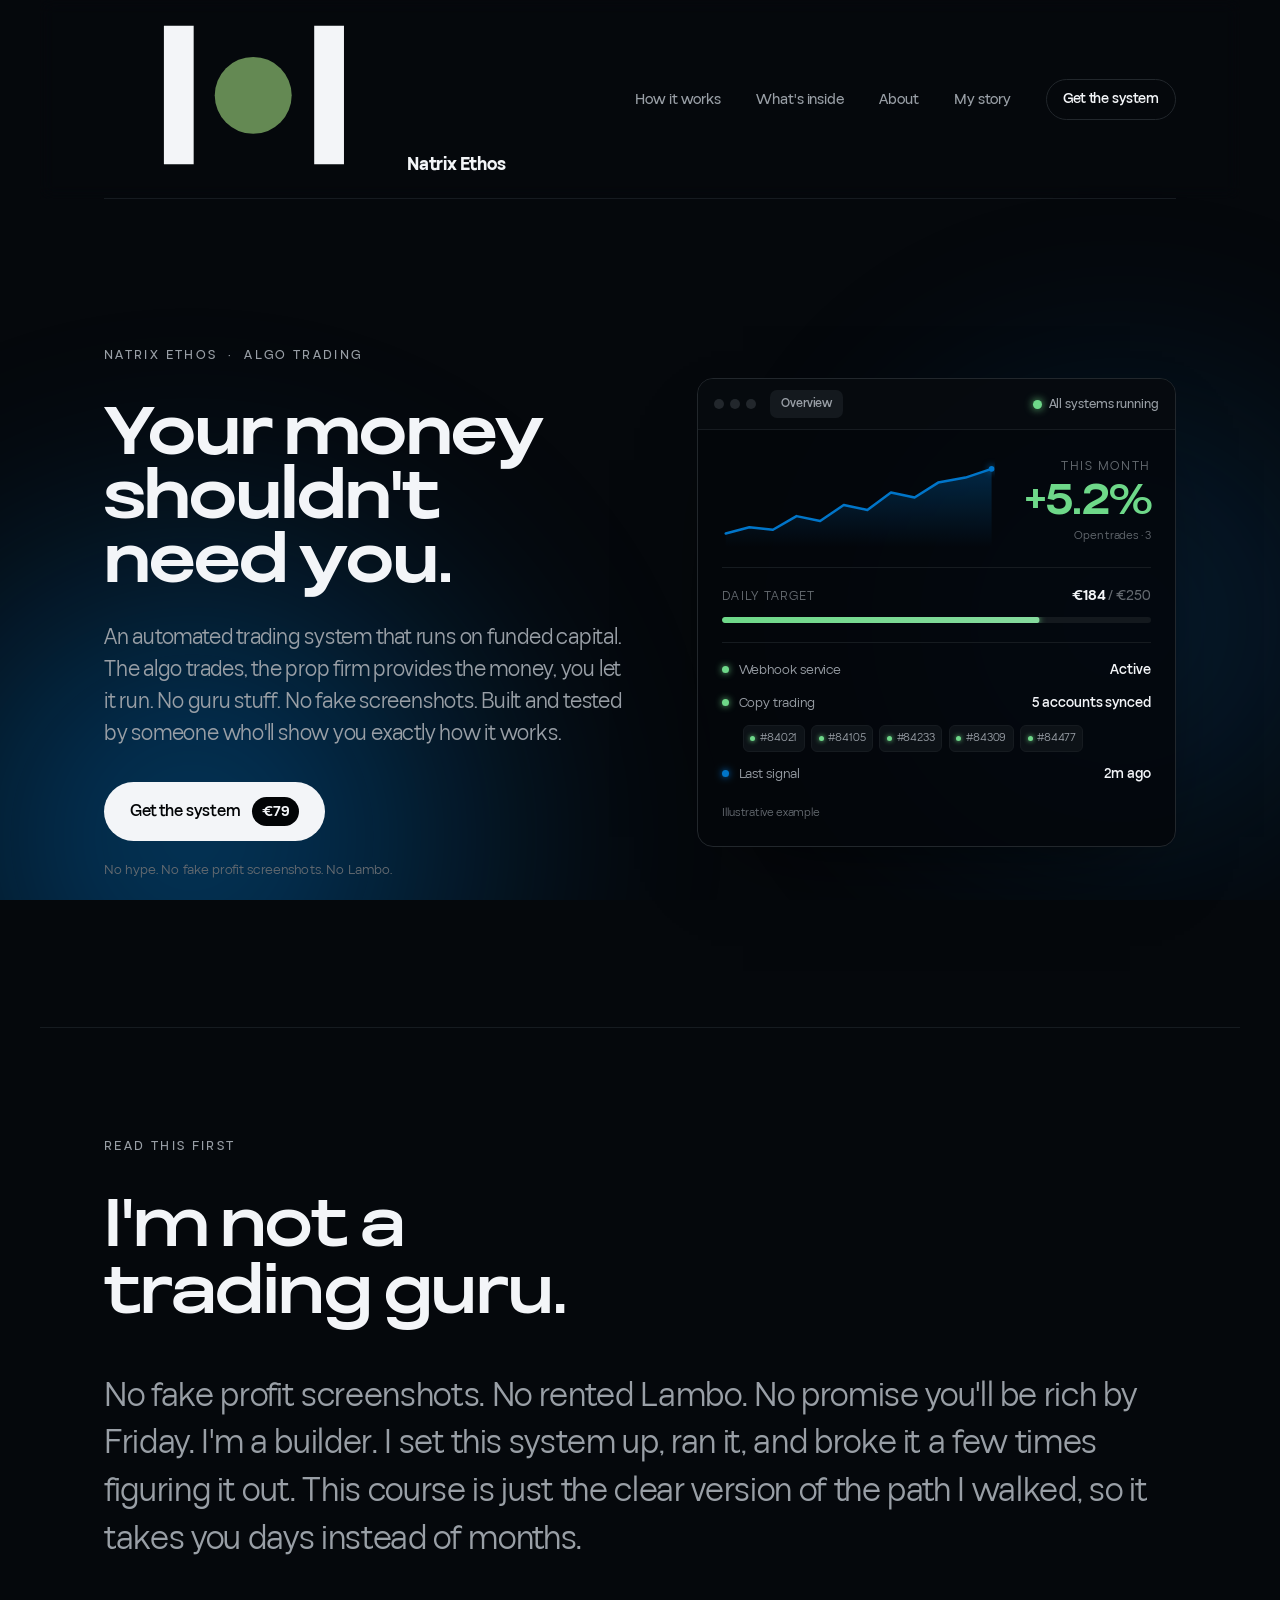
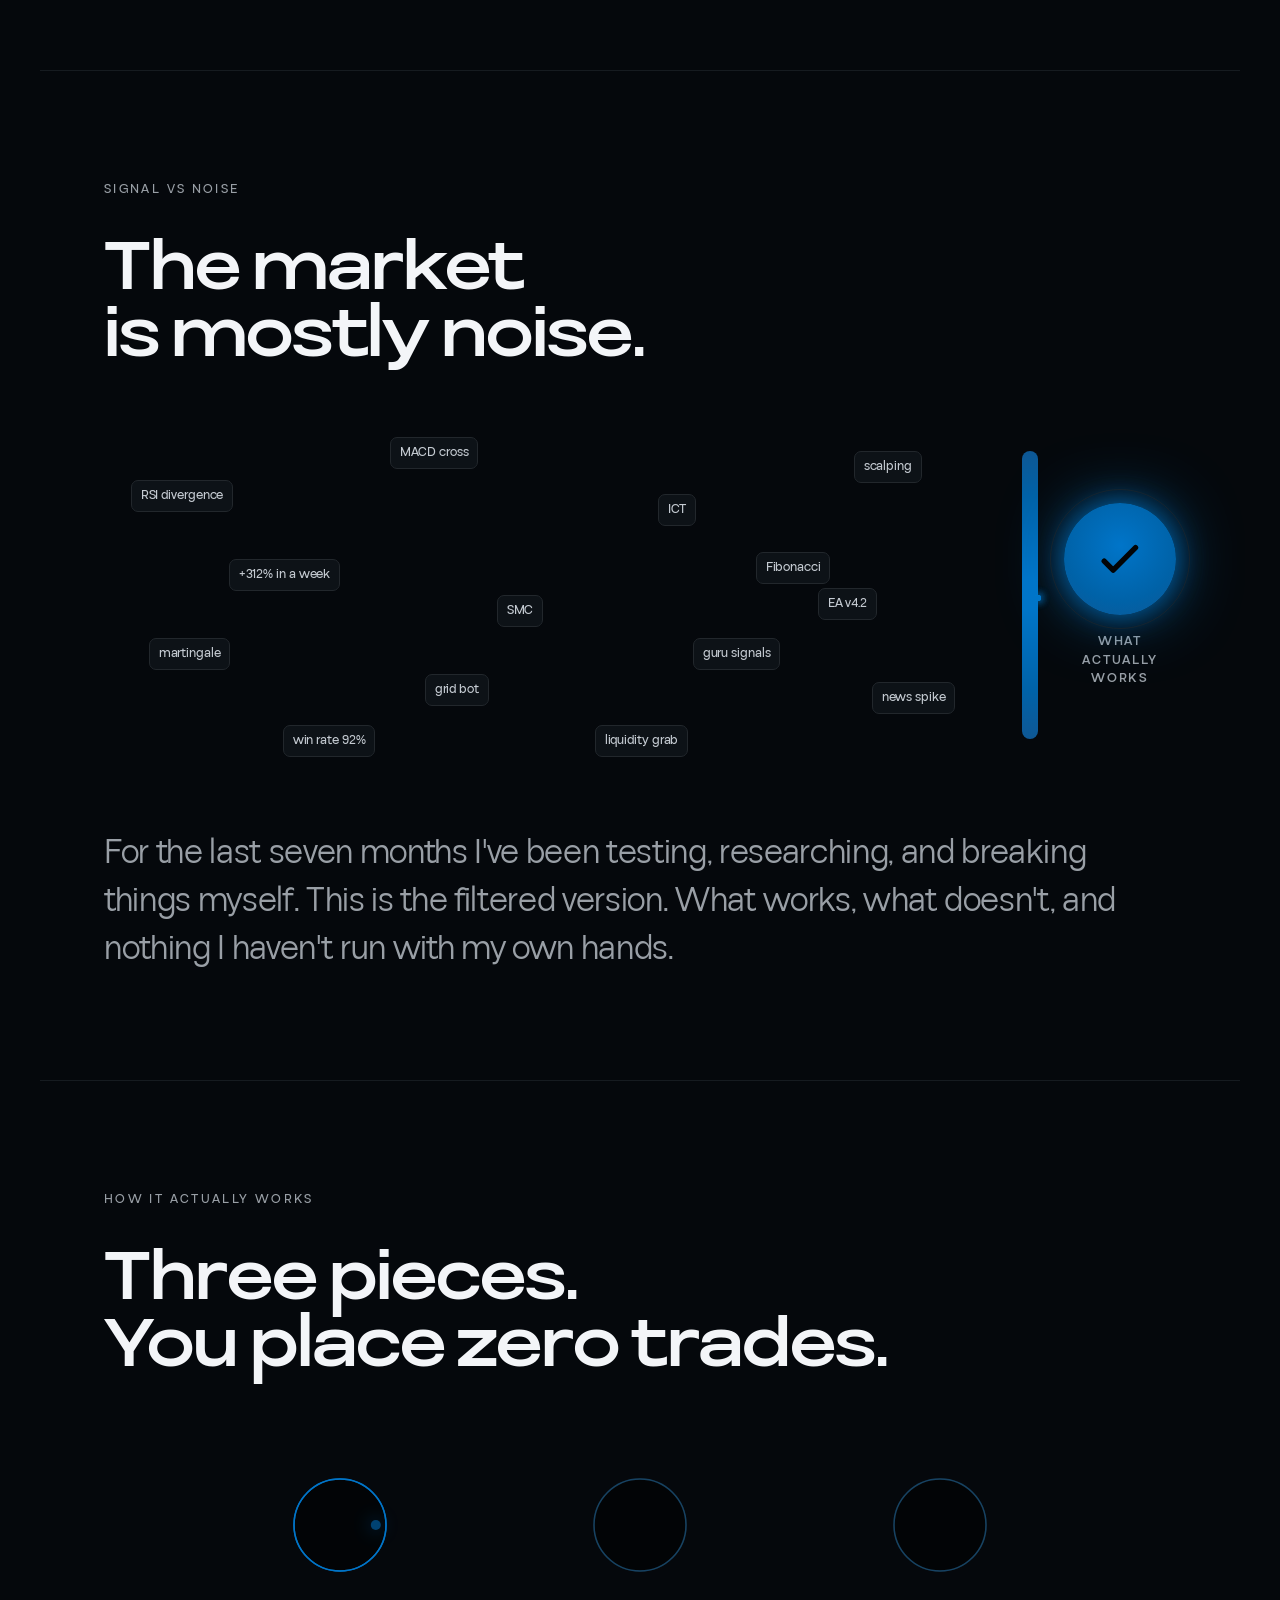
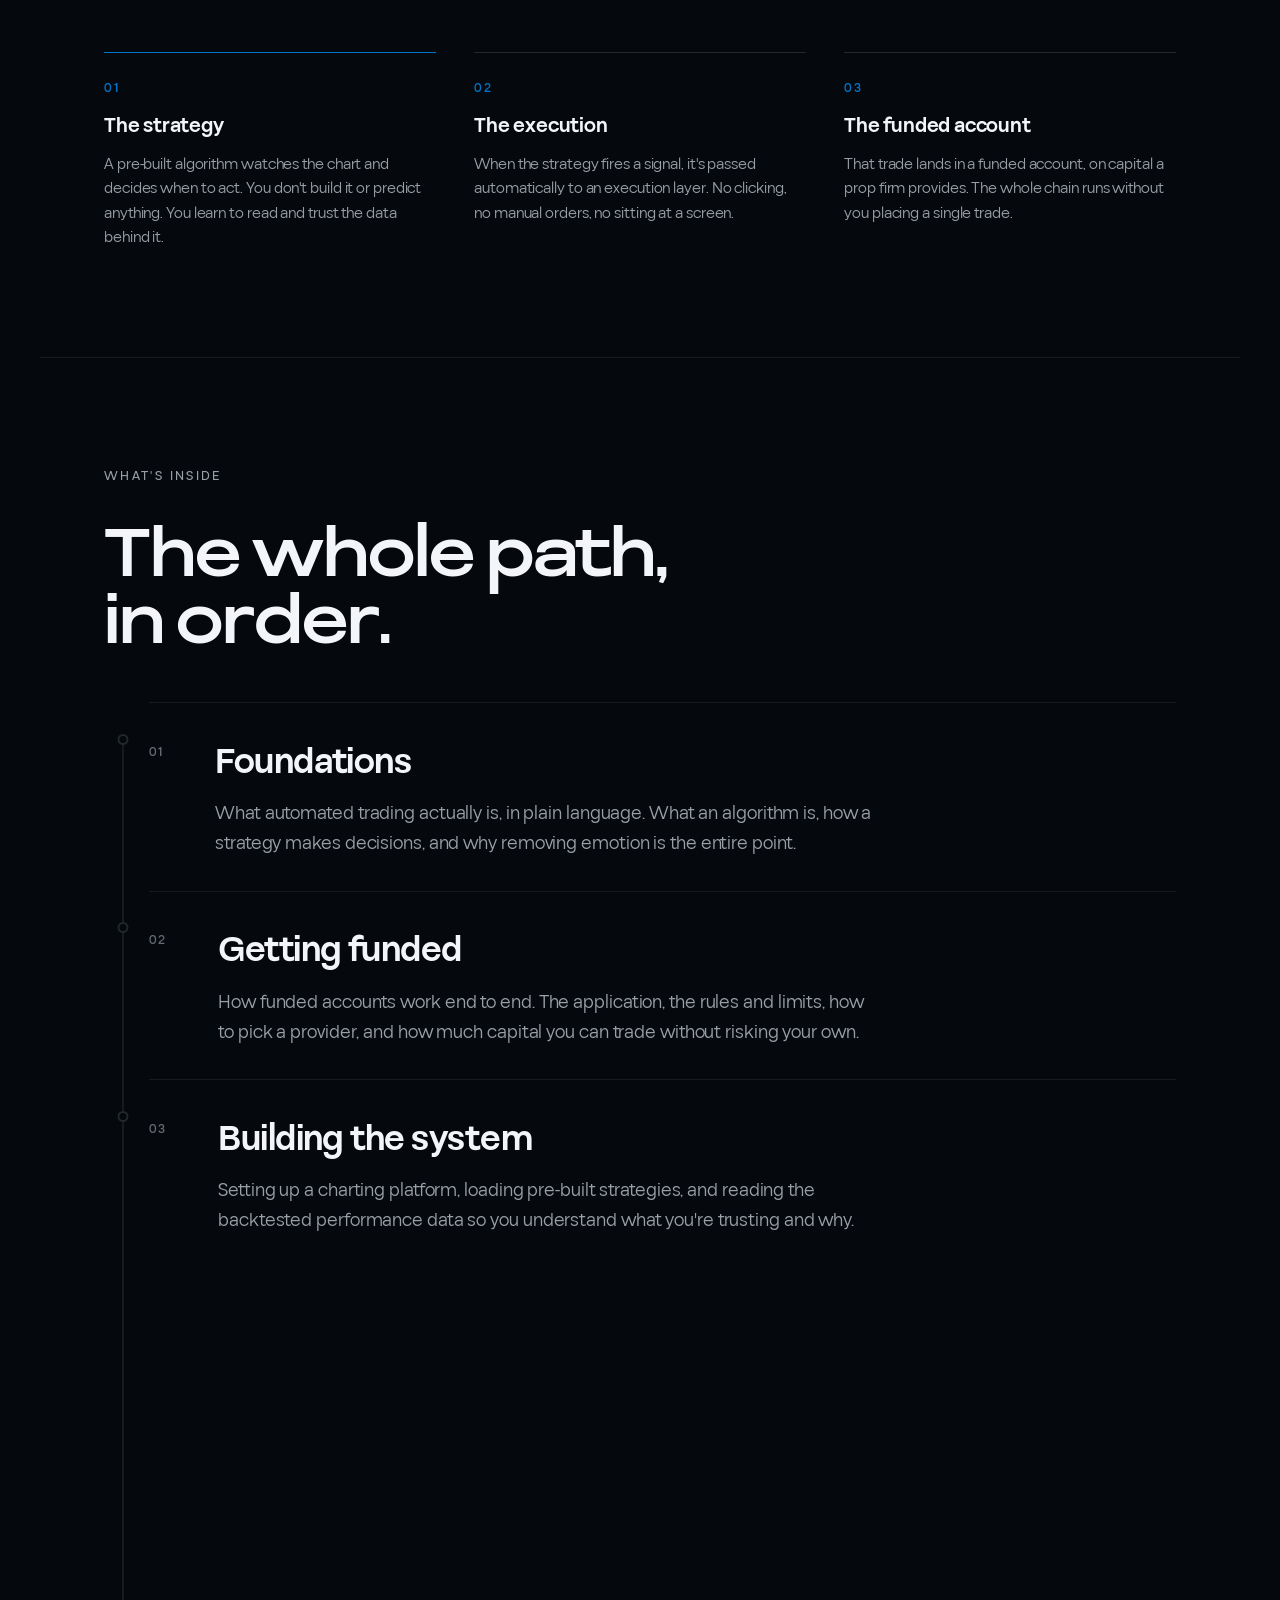
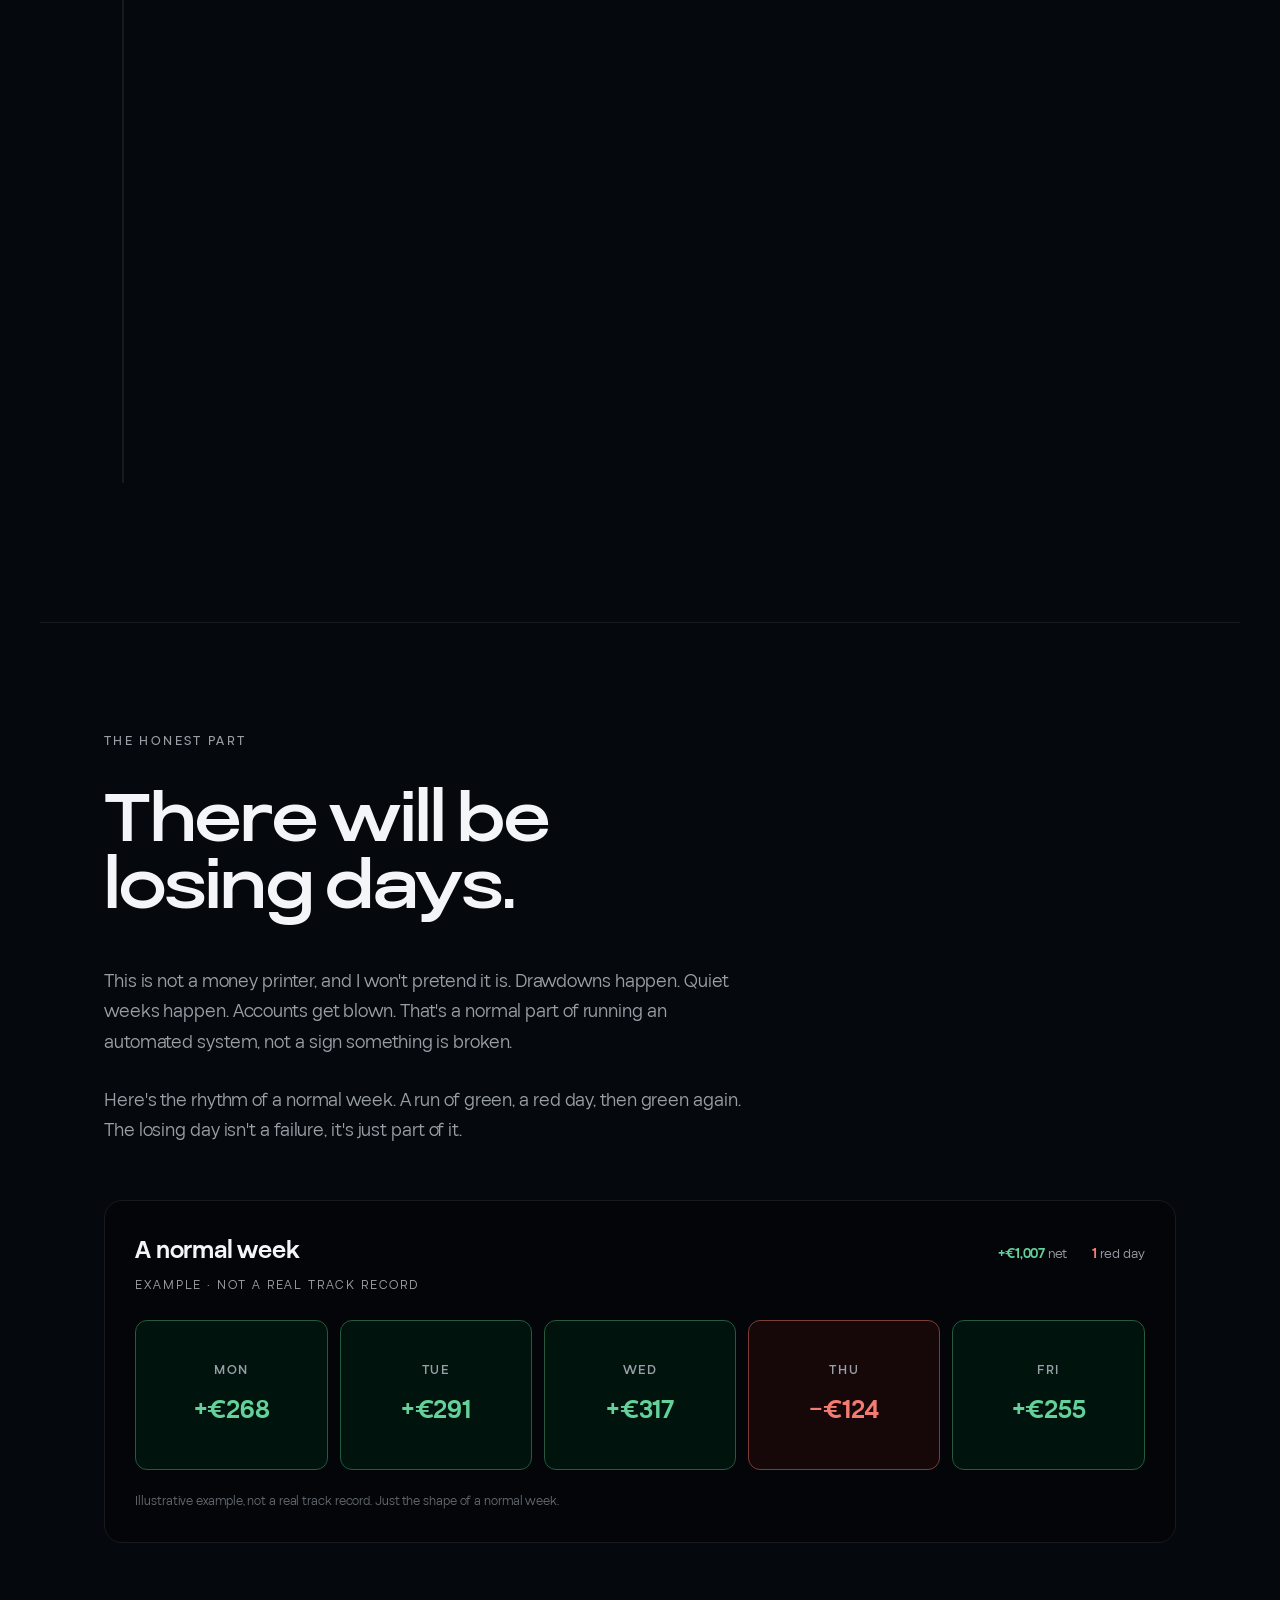
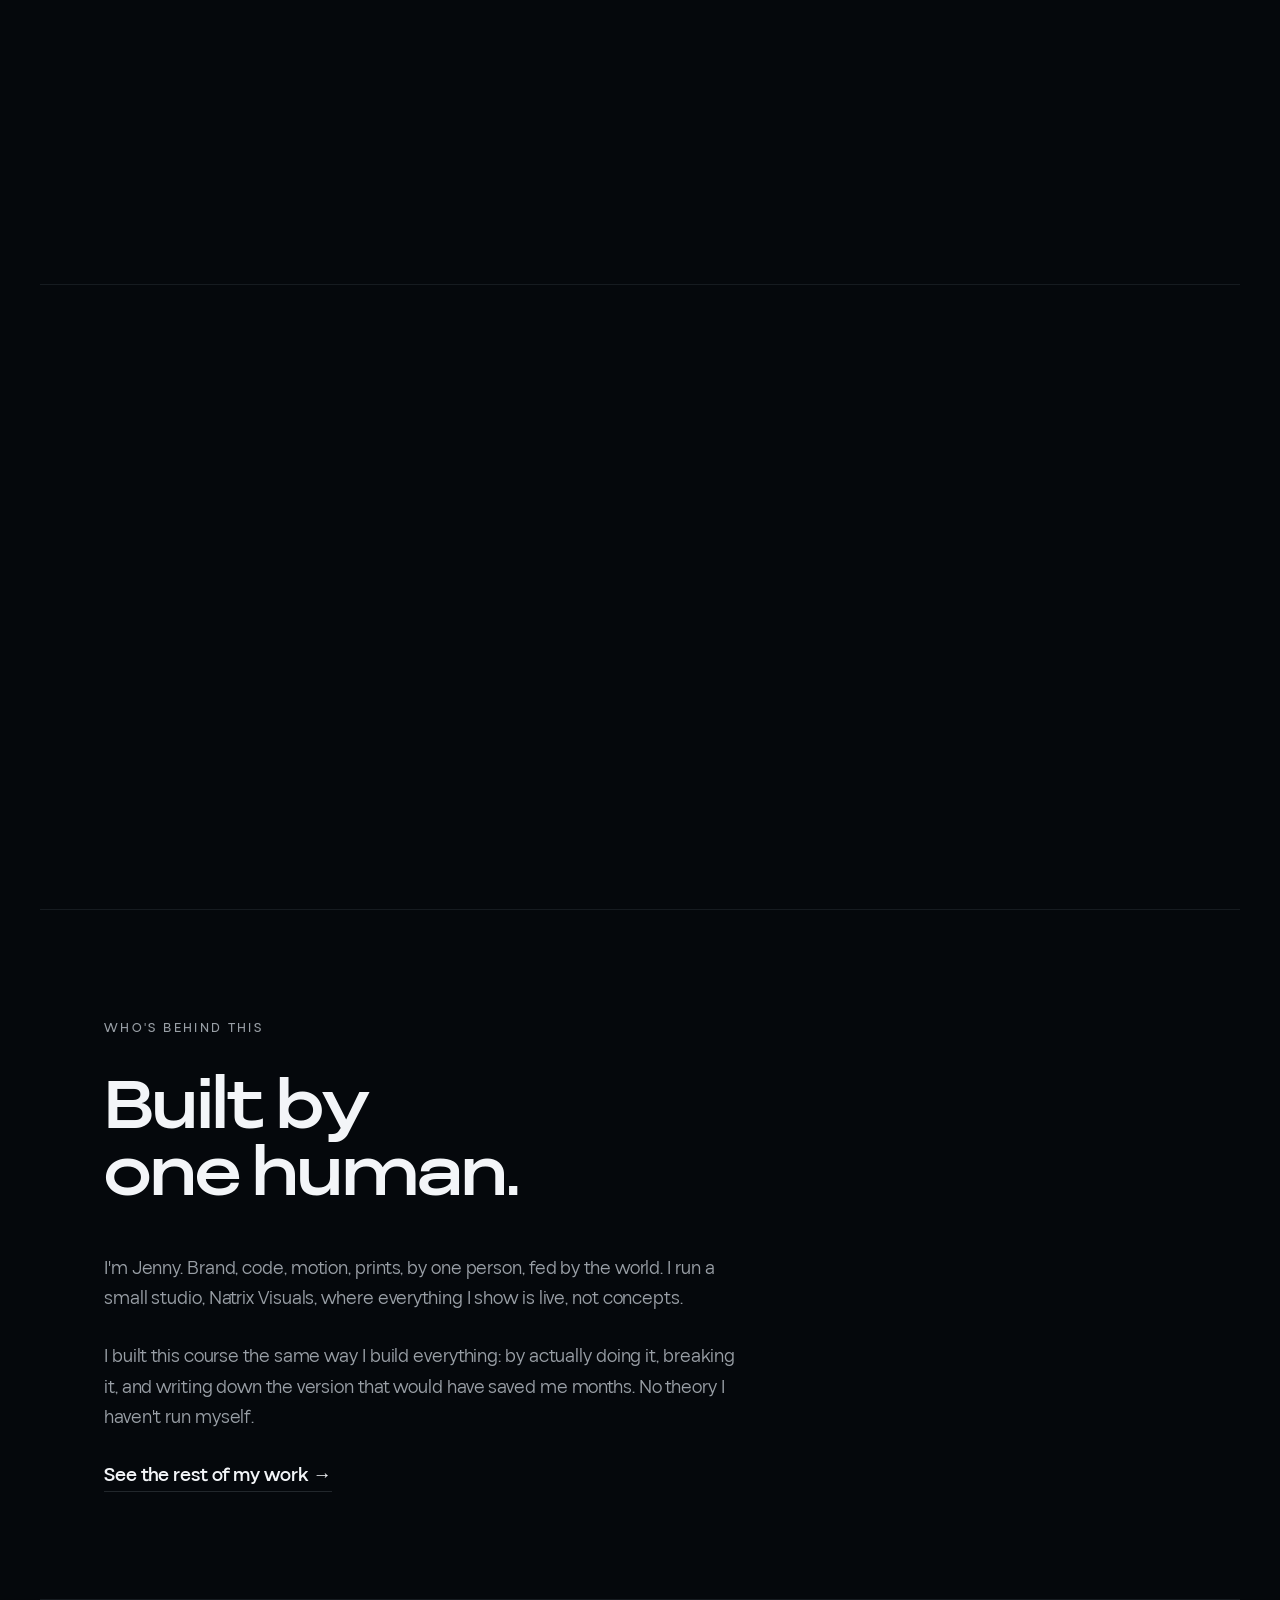
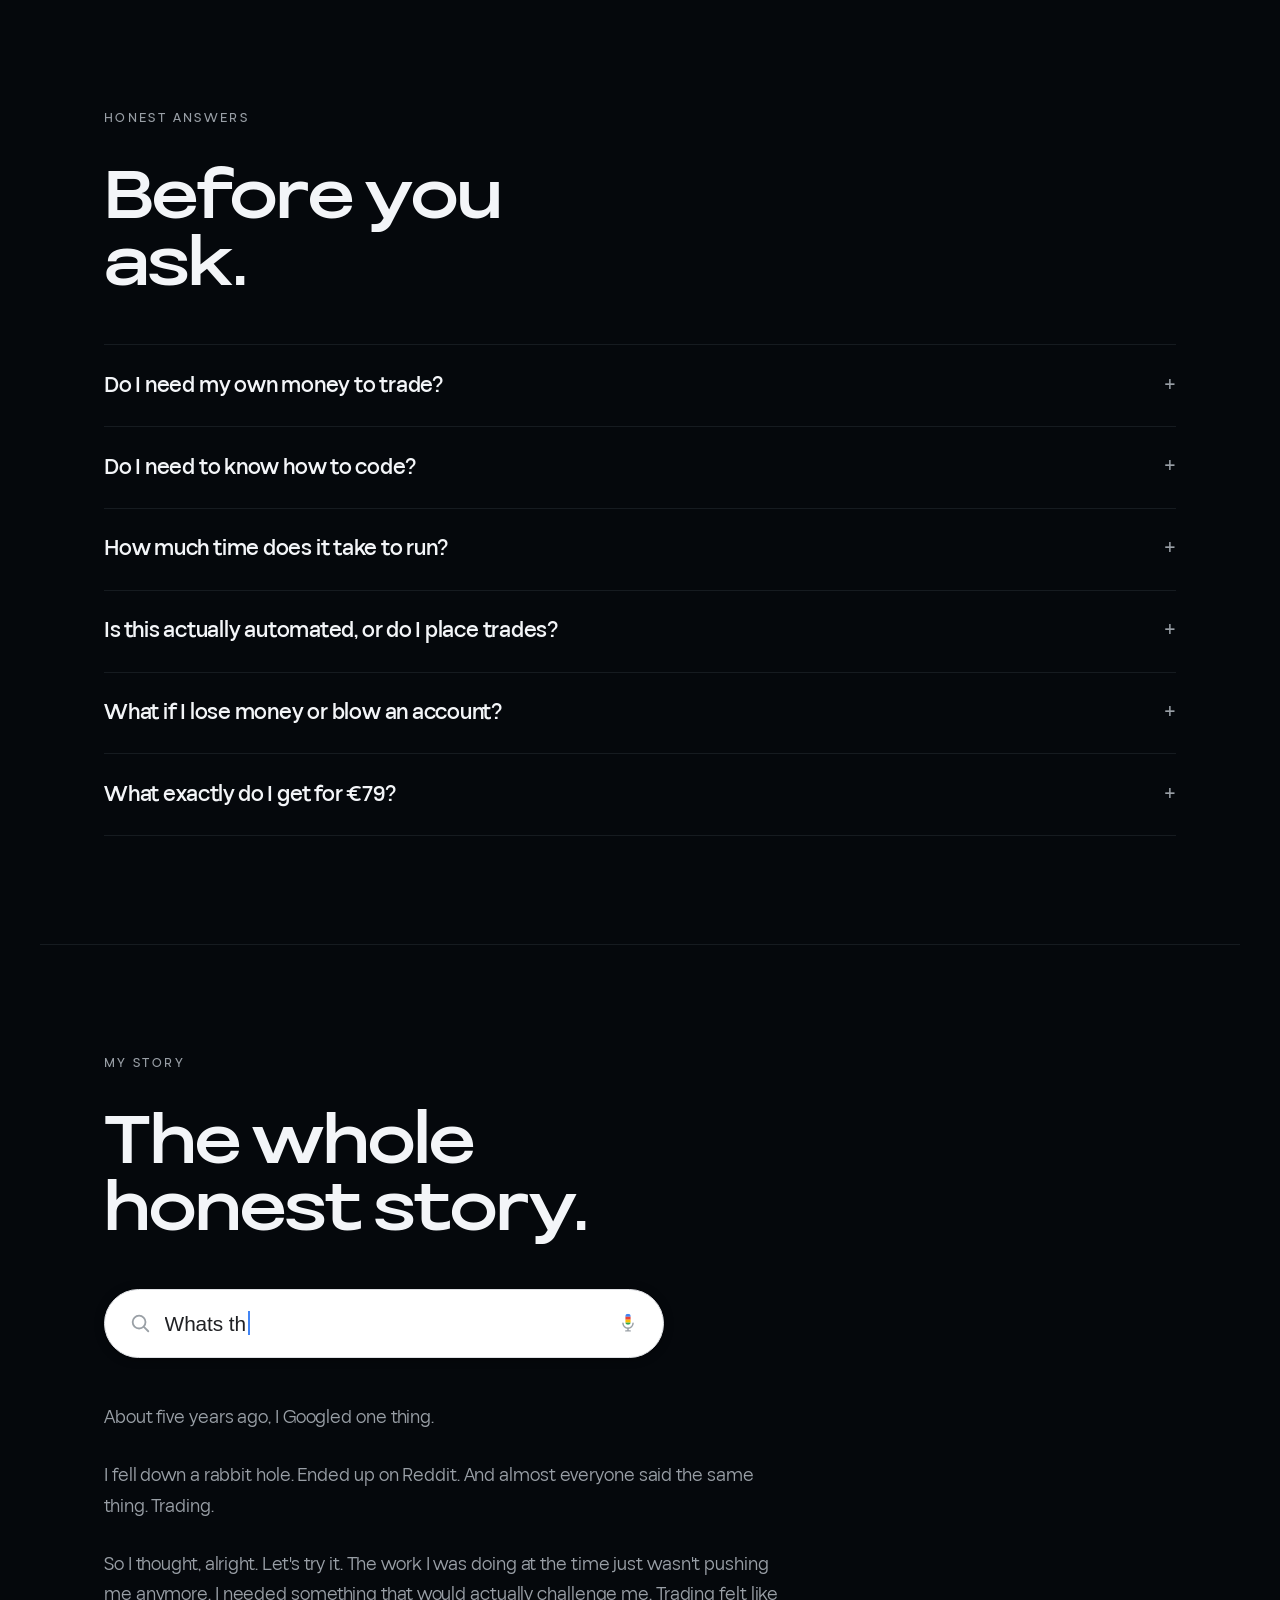
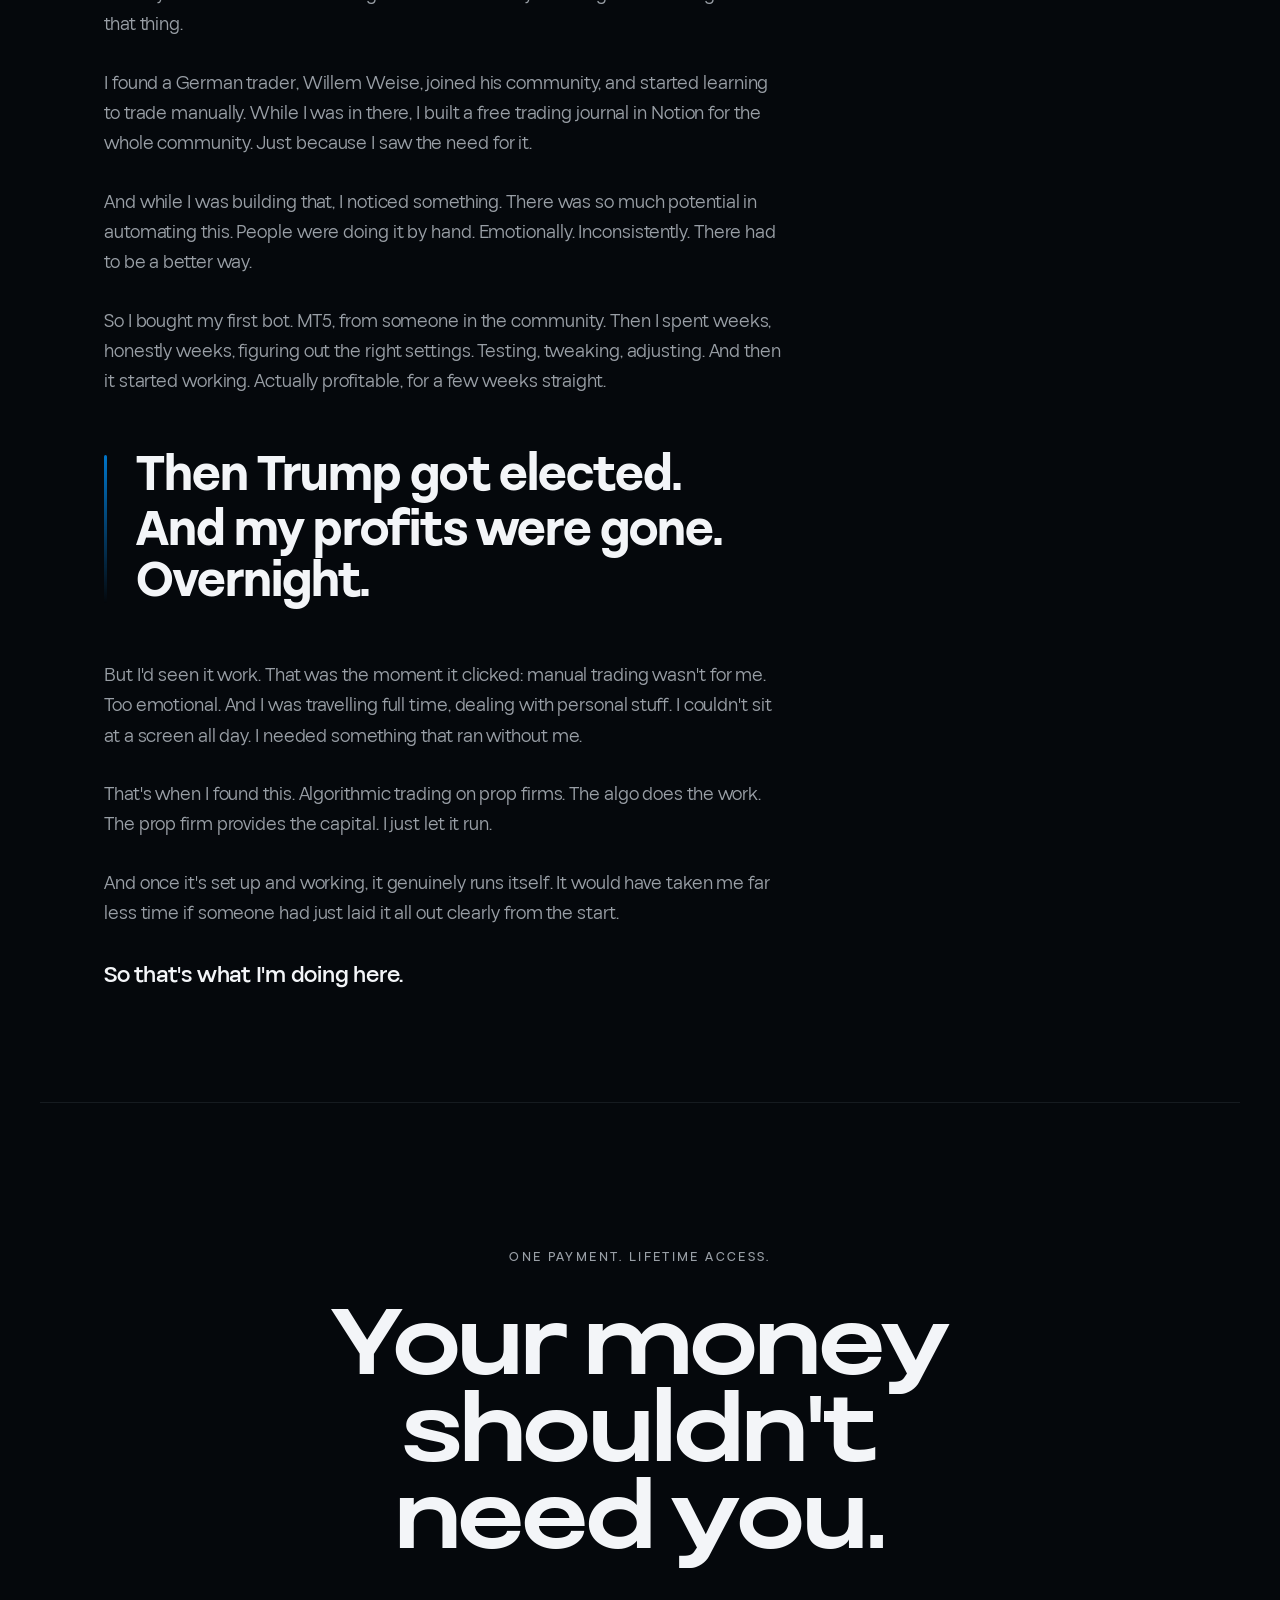
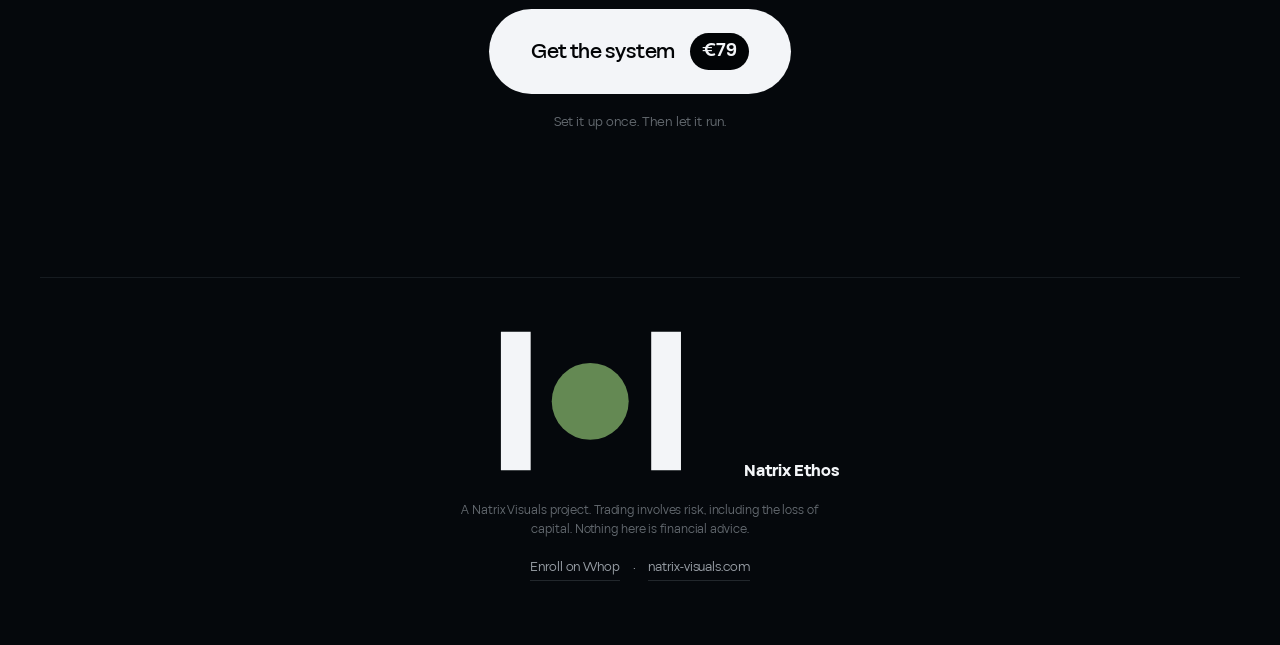
==== commit 0c72b15d: "Add files via upload" ====
--- a/index.html
+++ b/index.html
@@ -13,10 +13,20 @@
   <link rel="preconnect" href="https://whop.com" />
   <link rel="preload" href="fonts/Mosvita-Bold.woff2" as="font" type="font/woff2" crossorigin />
   <link rel="preload" href="fonts/Mosvita-Regular.woff2" as="font" type="font/woff2" crossorigin />
+  <link rel="icon" href="NE-LOGO.svg" type="image/svg+xml" />
   <link rel="stylesheet" href="styles.css" />
 </head>
 <body>
   <a class="skip-link" href="#story">Skip to the story</a>
+
+  <!-- Brand mark, referenced via <use> in header/footer -->
+  <svg width="0" height="0" style="position:absolute" aria-hidden="true" focusable="false">
+    <symbol id="ne-logo" viewBox="49 70 203 159">
+      <path d="M245.869 76H214.314V223H245.869V76Z" fill="currentColor"/>
+      <path d="M86.555 76H55V223H86.555V76Z" fill="currentColor"/>
+      <circle cx="149.665" cy="149.885" r="40.79" fill="#648953"/>
+    </symbol>
+  </svg>
 
   <!-- Atmosphere: the blue glow -->
   <div class="glow-field" aria-hidden="true">
@@ -26,7 +36,8 @@
 
   <header class="site-header" id="top">
     <a class="wordmark" href="#top" aria-label="Natrix Ethos home">
-      Natrix Ethos
+      <svg class="wordmark__mark" aria-hidden="true" focusable="false"><use href="#ne-logo" /></svg>
+      <span>Natrix Ethos</span>
     </a>
     <nav class="site-nav" aria-label="Primary">
       <a href="#how">How it works</a>
@@ -454,7 +465,10 @@
   </main>
 
   <footer class="site-footer">
-    <p class="wordmark">Natrix Ethos</p>
+    <p class="wordmark">
+      <svg class="wordmark__mark" aria-hidden="true" focusable="false"><use href="#ne-logo" /></svg>
+      <span>Natrix Ethos</span>
+    </p>
     <p class="footer__fine">
       A Natrix Visuals project. Trading involves risk, including the loss of capital.
       Nothing here is financial advice.
--- a/styles.css
+++ b/styles.css
@@ -0,0 +1,695 @@
+/* ============================================================
+   Natrix Ethos — landing page
+   Pure-black typographic minimalism, Mosvita, single blue glow.
+   ============================================================ */
+
+/* ---------- Fonts ---------- */
+@font-face { font-family: "Mosvita"; src: url("fonts/Mosvita-Regular.woff2") format("woff2"), url("fonts/Mosvita-Regular.woff") format("woff"); font-weight: 400; font-style: normal; font-display: swap; }
+@font-face { font-family: "Mosvita"; src: url("fonts/Mosvita-Medium.woff2") format("woff2"), url("fonts/Mosvita-Medium.woff") format("woff"); font-weight: 500; font-style: normal; font-display: swap; }
+@font-face { font-family: "Mosvita"; src: url("fonts/Mosvita-SemiBold.woff2") format("woff2"), url("fonts/Mosvita-SemiBold.woff") format("woff"); font-weight: 600; font-style: normal; font-display: swap; }
+@font-face { font-family: "Mosvita"; src: url("fonts/Mosvita-Bold.woff2") format("woff2"), url("fonts/Mosvita-Bold.woff") format("woff"); font-weight: 700; font-style: normal; font-display: swap; }
+@font-face { font-family: "Mosvita"; src: url("fonts/Mosvita-ExtraBold.woff2") format("woff2"), url("fonts/Mosvita-ExtraBold.woff") format("woff"); font-weight: 800; font-style: normal; font-display: swap; }
+
+/* Expanded cut — display headings only */
+@font-face { font-family: "Mosvita Exp"; src: url("fonts/Mosvita-BoldExpanded.woff2") format("woff2"), url("fonts/Mosvita-BoldExpanded.woff") format("woff"); font-weight: 700; font-style: normal; font-display: swap; }
+@font-face { font-family: "Mosvita Exp"; src: url("fonts/Mosvita-ExtraBoldExpanded.woff2") format("woff2"), url("fonts/Mosvita-ExtraBoldExpanded.woff") format("woff"); font-weight: 800; font-style: normal; font-display: swap; }
+
+/* ---------- Tokens ---------- */
+:root {
+  --bg:        oklch(0.13 0.012 250);
+  --bg-deep:   oklch(0.10 0.012 250);
+  --surface:   oklch(0.17 0.013 250);
+  --ink:       oklch(0.97 0.004 250);
+  --ink-mute:  oklch(0.70 0.012 250);
+  --ink-faint: oklch(0.52 0.012 250);
+  --line:      oklch(0.27 0.012 250);
+  --line-soft: oklch(0.22 0.012 250);
+  --glow:      oklch(0.55 0.16 248);
+  --glow-soft: oklch(0.45 0.12 250);
+
+  --font: "Mosvita", -apple-system, BlinkMacSystemFont, "Segoe UI", sans-serif;
+  --font-exp: "Mosvita Exp", "Mosvita", -apple-system, sans-serif;
+
+  --maxw: 1200px;
+  --pad: clamp(1.25rem, 5vw, 5rem);
+
+  --step-kicker: clamp(0.72rem, 0.68rem + 0.2vw, 0.82rem);
+  --step-body:   clamp(1rem, 0.95rem + 0.4vw, 1.18rem);
+  --step-lede:   clamp(1.35rem, 1.1rem + 1.4vw, 2.1rem);
+  --step-h2:     clamp(2.1rem, 1.3rem + 3.6vw, 4.6rem);
+  --step-h1:     clamp(2.5rem, 1.3rem + 5.6vw, 6.6rem);
+
+  --ease: cubic-bezier(0.16, 1, 0.3, 1);
+}
+
+/* ---------- Reset ---------- */
+*, *::before, *::after { box-sizing: border-box; margin: 0; padding: 0; }
+html { scroll-behavior: smooth; -webkit-text-size-adjust: 100%; }
+@media (prefers-reduced-motion: reduce) { html { scroll-behavior: auto; } }
+
+body {
+  font-family: var(--font);
+  font-weight: 400;
+  background: var(--bg);
+  color: var(--ink);
+  font-size: var(--step-body);
+  line-height: 1.6;
+  letter-spacing: -0.005em;
+  -webkit-font-smoothing: antialiased;
+  text-rendering: optimizeLegibility;
+  overflow-x: hidden;
+}
+
+::selection { background: var(--glow); color: oklch(0.99 0 0); }
+
+a { color: inherit; text-decoration: none; }
+
+.skip-link {
+  position: absolute; left: -999px; top: 0; z-index: 100;
+  background: var(--ink); color: var(--bg); padding: 0.6rem 1rem;
+  font-weight: 600; border-radius: 0 0 6px 0;
+}
+.skip-link:focus { left: 0; }
+
+/* ---------- Blue-glow atmosphere ---------- */
+.glow-field { position: fixed; inset: 0; z-index: 0; pointer-events: none; overflow: hidden; }
+.glow {
+  position: absolute; border-radius: 50%;
+  filter: blur(90px); opacity: 0.5; will-change: transform, opacity;
+}
+.glow--one {
+  width: 70vw; height: 70vw; left: -20vw; bottom: -30vw;
+  background: radial-gradient(circle, var(--glow) 0%, transparent 65%);
+  animation: drift1 22s var(--ease) infinite alternate;
+}
+.glow--two {
+  width: 55vw; height: 55vw; right: -15vw; top: 30vh;
+  background: radial-gradient(circle, var(--glow-soft) 0%, transparent 68%);
+  opacity: 0.32;
+  animation: drift2 28s var(--ease) infinite alternate;
+}
+@keyframes drift1 { from { transform: translate(0,0) scale(1); } to { transform: translate(8vw,-6vh) scale(1.18); } }
+@keyframes drift2 { from { transform: translate(0,0) scale(1.05); } to { transform: translate(-7vw,7vh) scale(0.9); } }
+
+/* ---------- Layout shells ---------- */
+main { position: relative; z-index: 1; }
+
+.band, .hero, .story, .finale, .site-header, .site-footer {
+  position: relative; z-index: 1;
+  padding-left: var(--pad); padding-right: var(--pad);
+}
+.band, .story {
+  max-width: var(--maxw); margin-inline: auto;
+  padding-top: clamp(5rem, 12vh, 11rem);
+  padding-bottom: clamp(5rem, 12vh, 11rem);
+  border-top: 1px solid var(--line-soft);
+}
+
+/* ---------- Header ---------- */
+.site-header {
+  position: sticky; top: 0; z-index: 50;
+  display: flex; align-items: center; justify-content: space-between;
+  gap: 1rem;
+  max-width: var(--maxw); margin-inline: auto;
+  padding-top: 1.25rem; padding-bottom: 1.25rem;
+  backdrop-filter: blur(8px);
+  -webkit-backdrop-filter: blur(8px);
+}
+.site-header::after {
+  content: ""; position: absolute; left: var(--pad); right: var(--pad); bottom: 0;
+  height: 1px; background: var(--line-soft);
+}
+.wordmark {
+  font-weight: 800; font-size: 1.05rem; letter-spacing: -0.01em;
+}
+.site-nav { display: flex; align-items: center; gap: clamp(1rem, 3vw, 2.2rem); }
+.site-nav a:not(.btn) {
+  font-size: 0.92rem; color: var(--ink-mute); font-weight: 500;
+  transition: color 0.25s var(--ease);
+}
+.site-nav a:not(.btn):hover { color: var(--ink); }
+@media (max-width: 720px) { .site-nav a:not(.btn):not(.btn--ghost) { display: none; } }
+
+/* ---------- Kicker grammar ---------- */
+.kicker {
+  font-size: var(--step-kicker); font-weight: 500;
+  text-transform: uppercase; letter-spacing: 0.18em;
+  color: var(--ink-mute); margin-bottom: clamp(1.5rem, 4vh, 2.6rem);
+}
+
+/* ---------- Display headings ---------- */
+.display, .hero__title, .finale__title {
+  font-family: var(--font-exp);
+  font-weight: 700; line-height: 1.0; letter-spacing: -0.015em;
+  color: var(--ink);
+}
+.display { font-size: var(--step-h2); margin-bottom: clamp(2rem, 5vh, 3.2rem); }
+
+/* ---------- Hero ---------- */
+.hero {
+  max-width: var(--maxw); margin-inline: auto; min-height: 92svh;
+  display: grid; grid-template-columns: 1.05fr 0.95fr; align-items: center;
+  gap: clamp(2rem, 5vw, 5rem);
+  padding-top: clamp(3rem, 8vh, 6rem); padding-bottom: clamp(3rem, 8vh, 6rem);
+}
+.hero__text { min-width: 0; }
+.hero__media { width: 100%; min-width: 0; perspective: 1100px; }
+.hero__media .dash { margin: 0; max-width: 100%; will-change: transform; transform-origin: center; }
+.hero__title { font-size: clamp(2.4rem, 0.9rem + 4vw, 4.9rem); font-weight: 800; line-height: 0.98; }
+@media (max-width: 900px) {
+  .hero { grid-template-columns: 1fr; gap: clamp(2.4rem, 6vh, 3.8rem); align-items: start; }
+  .hero__title { font-size: clamp(3rem, 1.4rem + 8vw, 6rem); }
+}
+.hero__sub {
+  max-width: 48ch; margin-top: clamp(1.3rem, 3vh, 2rem);
+  font-size: clamp(1.05rem, 0.95rem + 0.55vw, 1.4rem); font-weight: 400; line-height: 1.45;
+  color: var(--ink-mute); letter-spacing: -0.01em;
+}
+.hero__cta { margin-top: clamp(1.8rem, 3.5vh, 2.6rem); }
+.hero__scroll {
+  margin-top: clamp(3rem, 7vh, 5rem);
+  font-size: var(--step-kicker); text-transform: uppercase; letter-spacing: 0.22em;
+  color: var(--ink-faint);
+}
+.hero__scroll::before {
+  content: ""; display: inline-block; width: 1px; height: 2.2em;
+  background: var(--line); margin-right: 0.9em; vertical-align: middle;
+  animation: scrollpulse 2.4s var(--ease) infinite;
+}
+@keyframes scrollpulse { 0%,100% { opacity: 0.3; } 50% { opacity: 1; } }
+
+/* ---------- Buttons ---------- */
+.btn {
+  display: inline-flex; align-items: center; gap: 0.7em;
+  font-weight: 600; letter-spacing: -0.01em; cursor: pointer;
+  border-radius: 100px; transition: transform 0.3s var(--ease), background 0.3s var(--ease), box-shadow 0.3s var(--ease), color 0.3s var(--ease), border-color 0.3s var(--ease);
+}
+.btn--primary {
+  background: var(--ink); color: var(--bg-deep);
+  padding: 0.95em 1.6em; font-size: 1.02rem;
+  box-shadow: 0 0 0 0 transparent;
+}
+.btn--primary:hover {
+  transform: translateY(-2px);
+  box-shadow: 0 12px 40px -8px var(--glow), 0 0 0 1px var(--glow);
+}
+.btn--lg { padding: 1.15em 2em; font-size: clamp(1.05rem, 0.9rem + 0.6vw, 1.3rem); }
+.btn__price {
+  background: var(--bg-deep); color: var(--ink);
+  padding: 0.15em 0.65em; border-radius: 100px; font-weight: 700; font-size: 0.92em;
+}
+.btn--ghost {
+  border: 1px solid var(--line); color: var(--ink);
+  padding: 0.55em 1.1em; font-size: 0.9rem;
+}
+.btn--ghost:hover { border-color: var(--ink); background: oklch(0.97 0.004 250 / 0.05); }
+
+.microcopy {
+  margin-top: 1.1rem; font-size: 0.86rem; color: var(--ink-faint);
+  letter-spacing: 0.01em;
+}
+
+/* ---------- Generic lede / body ---------- */
+.lede {
+  max-width: 60ch; font-size: var(--step-lede); font-weight: 400;
+  line-height: 1.42; color: var(--ink-mute); letter-spacing: -0.01em;
+}
+.band--frame .display { color: var(--ink); }
+
+/* ---------- Story ---------- */
+.story__body { max-width: 62ch; margin-top: clamp(1rem, 3vh, 2rem); }
+.story__body--narrow { max-width: 58ch; }
+.story__body p { margin-bottom: 1.5em; color: var(--ink-mute); }
+.story__body p:last-child { margin-bottom: 0; }
+.story__body em { color: var(--ink); font-style: italic; font-weight: 500; }
+.story__kicker-line {
+  color: var(--ink) !important; font-weight: 600; font-size: 1.2em;
+  letter-spacing: -0.01em;
+}
+
+/* Google search bar (story opener) */
+.gsearch {
+  display: flex; align-items: center; gap: 0.85rem; max-width: 560px;
+  margin: clamp(0.5rem, 2vh, 1.4rem) 0 clamp(2rem, 5vh, 3rem);
+  background: #fff; border: 1px solid #dfe1e5; border-radius: 100px;
+  padding: clamp(0.8rem, 1.7vw, 1.05rem) clamp(1.1rem, 2.4vw, 1.5rem);
+  box-shadow: 0 1px 10px rgba(0, 0, 0, 0.4);
+  font-family: arial, "Helvetica Neue", Helvetica, sans-serif;
+}
+.gsearch__icon { display: flex; color: #9aa0a6; flex: 0 0 auto; }
+.gsearch__icon svg, .gsearch__mic svg { width: clamp(18px, 2.2vw, 22px); height: clamp(18px, 2.2vw, 22px); display: block; }
+.gsearch__text {
+  flex: 1 1 auto; min-width: 0; display: flex; align-items: center;
+  font-size: clamp(0.9rem, 0.82rem + 0.6vw, 1.3rem); color: #202124;
+  white-space: nowrap; overflow: hidden;
+}
+.gsearch__caret {
+  display: inline-block; width: 2px; height: 1.15em; background: #4285f4;
+  margin-left: 2px; flex: 0 0 auto; animation: caretBlink 1.06s steps(1) infinite;
+}
+@keyframes caretBlink { 0%, 50% { opacity: 1; } 50.01%, 100% { opacity: 0; } }
+.gsearch__mic { display: flex; flex: 0 0 auto; }
+
+.pullquote {
+  margin: clamp(2.4rem, 6vh, 4rem) 0; padding-left: clamp(1.2rem, 3vw, 2rem);
+  border-left: 0; position: relative;
+}
+.pullquote::before {
+  content: ""; position: absolute; left: 0; top: 0.2em; bottom: 0.2em; width: 3px;
+  background: linear-gradient(var(--glow), transparent);
+  border-radius: 3px;
+}
+.pullquote p {
+  font-size: clamp(1.6rem, 1.1rem + 2.4vw, 3rem); font-weight: 800;
+  line-height: 1.05; letter-spacing: -0.02em; color: var(--ink) !important;
+  margin-bottom: 0.1em;
+}
+
+/* ---------- Pipeline ---------- */
+.pipeline { margin-top: clamp(1rem, 4vh, 3rem); }
+.pipeline__svg { width: 100%; max-width: 900px; height: auto; display: block; margin: 0 auto clamp(1rem, 3vh, 2rem); }
+/* CSS drives the gradient stops (var() in SVG attributes won't resolve) */
+#wire stop { stop-color: var(--glow); }
+#wire stop:nth-child(1), #wire stop:nth-child(3) { stop-opacity: 0.25; }
+#wire stop:nth-child(2) { stop-opacity: 0.7; }
+.pipeline__wire {
+  fill: none; stroke: url(#wire); stroke-width: 2.5;
+  stroke-dasharray: 600; stroke-dashoffset: 600;
+  transition: stroke-dashoffset 1.2s var(--ease);
+}
+.pipeline.is-drawn .pipeline__wire { stroke-dashoffset: 0; }
+.pipeline__core { fill: var(--bg-deep); stroke: var(--line); stroke-width: 1.5; transition: stroke 0.4s var(--ease); }
+.pipeline__ring { fill: none; stroke: var(--glow); stroke-width: 1.5; opacity: 0.35; transition: opacity 0.4s var(--ease); }
+.pipeline__node.is-lit .pipeline__core { stroke: var(--glow); }
+.pipeline__node.is-lit .pipeline__ring { opacity: 0.85; }
+.pipeline__ripple { fill: none; stroke: var(--glow); stroke-width: 1.5; opacity: 0; }
+.pipeline__pulse { fill: var(--glow); filter: drop-shadow(0 0 9px var(--glow)); }
+
+/* step text lights in sequence as the signal passes */
+.pipeline__steps li { transition: border-color 0.4s var(--ease); }
+.pipeline__steps li.is-lit { border-color: var(--glow); }
+.pipeline__num { transition: color 0.4s var(--ease); }
+.pipeline__steps li.is-lit .pipeline__num { color: var(--glow); }
+
+.pipeline__steps {
+  list-style: none; display: grid; gap: clamp(1.5rem, 3vw, 2.5rem);
+  grid-template-columns: repeat(3, 1fr); counter-reset: none;
+}
+.pipeline__steps li { border-top: 1px solid var(--line); padding-top: 1.2rem; }
+.pipeline__num {
+  font-size: var(--step-kicker); font-weight: 600; color: var(--glow);
+  letter-spacing: 0.15em;
+}
+.pipeline__steps h3 { font-size: 1.25rem; font-weight: 700; margin: 0.5rem 0 0.6rem; letter-spacing: -0.01em; }
+.pipeline__steps p { font-size: 0.98rem; color: var(--ink-mute); line-height: 1.55; }
+@media (max-width: 720px) { .pipeline__steps { grid-template-columns: 1fr; } .pipeline__svg { display: none; } }
+
+/* ---------- System status window (dashboard) ---------- */
+.dash {
+  --ok: oklch(0.80 0.15 150);
+  margin: clamp(2.5rem, 6vh, 4.5rem) auto 0; max-width: 660px;
+  border: 1px solid var(--line); border-radius: 16px; overflow: hidden;
+  background: oklch(0.125 0.012 250 / 0.85);
+  box-shadow: 0 36px 90px -46px oklch(0 0 0 / 0.85);
+}
+.dash__bar {
+  display: flex; align-items: center; gap: 0.9rem;
+  padding: 0.7rem 1rem; border-bottom: 1px solid var(--line-soft);
+  background: oklch(0.155 0.012 250 / 0.7);
+}
+.dash__dots { display: flex; gap: 6px; }
+.dash__dots i { width: 10px; height: 10px; border-radius: 50%; background: var(--line); display: block; }
+.dash__tab { font-size: 0.78rem; font-weight: 600; color: var(--ink-mute); background: oklch(0.21 0.013 250); padding: 0.32em 0.85em; border-radius: 7px; }
+.dash__status { margin-left: auto; display: flex; align-items: center; gap: 0.55em; font-size: 0.8rem; font-weight: 500; color: var(--ink-mute); }
+.dash__led { width: 9px; height: 9px; border-radius: 50%; background: var(--ok); box-shadow: 0 0 8px var(--ok); animation: ledPulse 2.6s var(--ease) infinite; }
+@keyframes ledPulse {
+  0%       { box-shadow: 0 0 8px var(--ok), 0 0 0 0 oklch(0.80 0.15 150 / 0.5); }
+  70%,100% { box-shadow: 0 0 8px var(--ok), 0 0 0 7px transparent; }
+}
+
+.dash__body { display: flex; flex-direction: column; gap: clamp(0.85rem, 2vw, 1.2rem); padding: clamp(1rem, 2.5vw, 1.5rem); }
+.dash__top { display: flex; align-items: stretch; gap: clamp(1rem, 3vw, 1.8rem); }
+.dash__chart { flex: 1 1 auto; min-width: 0; display: flex; align-items: flex-end; }
+.dash__chart svg { width: 100%; height: auto; display: block; }
+#equityFill stop:nth-child(1) { stop-color: var(--glow); stop-opacity: 0.3; }
+#equityFill stop:nth-child(2) { stop-color: var(--glow); stop-opacity: 0; }
+.dash__line { fill: none; stroke: var(--glow); stroke-width: 2.5; stroke-linejoin: round; stroke-linecap: round; vector-effect: non-scaling-stroke; }
+.dash__area { fill: url(#equityFill); }
+.dash__pt { fill: var(--glow); filter: drop-shadow(0 0 6px var(--glow)); }
+/* JS adds .dash--anim; the curve grows upward from the baseline */
+.dash__grow { transform-box: fill-box; transform-origin: bottom; }
+.dash--anim .dash__grow { transform: scaleY(0.04); opacity: 0; }
+.dash--anim.is-drawn .dash__grow {
+  transform: scaleY(1); opacity: 1;
+  transition: transform 1.15s var(--ease), opacity 0.55s var(--ease);
+}
+.dash--anim .dash__pt { opacity: 0; }
+.dash--anim.is-drawn .dash__pt { opacity: 1; transition: opacity 0.45s var(--ease) 1s; }
+
+.dash__meta { flex: 0 0 auto; display: flex; flex-direction: column; justify-content: center; align-items: flex-end; text-align: right; gap: 0.2rem; }
+.dash__label { font-size: var(--step-kicker); text-transform: uppercase; letter-spacing: 0.12em; color: var(--ink-faint); }
+.dash__gain { font-family: var(--font-exp); font-weight: 800; font-size: clamp(1.8rem, 1.1rem + 2.4vw, 2.7rem); color: var(--ok); letter-spacing: -0.02em; line-height: 1; }
+.dash__metasub { font-size: 0.74rem; color: var(--ink-faint); }
+
+/* KPI: daily target progress */
+.dash__kpis { border-top: 1px solid var(--line-soft); padding-top: clamp(0.7rem, 1.6vw, 1rem); }
+.kpi { display: flex; flex-direction: column; gap: 0.55rem; }
+.kpi__head { display: flex; justify-content: space-between; align-items: baseline; gap: 1rem; }
+.kpi__label { font-size: var(--step-kicker); text-transform: uppercase; letter-spacing: 0.1em; color: var(--ink-faint); }
+.kpi__val { font-size: 0.95rem; font-weight: 700; color: var(--ink); }
+.kpi__muted { color: var(--ink-faint); font-weight: 500; }
+.kpi__bar { position: relative; display: block; height: 6px; border-radius: 5px; background: oklch(0.21 0.012 250); overflow: hidden; }
+.kpi__fill {
+  position: absolute; inset: 0; transform-origin: left; transform: scaleX(var(--p)); border-radius: 5px;
+  background: linear-gradient(90deg, var(--ok), oklch(0.82 0.12 152)); box-shadow: 0 0 9px var(--ok);
+}
+
+/* Services / status rows */
+.dash__services { display: flex; flex-direction: column; gap: 0.7rem; border-top: 1px solid var(--line-soft); padding-top: clamp(0.7rem, 1.6vw, 1rem); }
+.svc { display: flex; align-items: center; gap: 0.6rem; font-size: 0.85rem; }
+.svc__dot { width: 7px; height: 7px; border-radius: 50%; background: var(--ok); box-shadow: 0 0 7px var(--ok); flex: 0 0 auto; }
+.svc__dot--blue { background: var(--glow); box-shadow: 0 0 7px var(--glow); }
+.svc__name { color: var(--ink-mute); }
+.svc__state { margin-left: auto; color: var(--ink); font-weight: 600; }
+.dash__accounts { display: flex; flex-wrap: wrap; gap: 0.4rem; padding-left: 1.3rem; }
+.acct { display: inline-flex; align-items: center; gap: 0.4em; font-size: 0.73rem; color: var(--ink-mute); background: oklch(0.18 0.013 250); border: 1px solid var(--line-soft); border-radius: 6px; padding: 0.26em 0.55em; }
+.acct i { width: 5px; height: 5px; border-radius: 50%; background: var(--ok); box-shadow: 0 0 5px var(--ok); }
+.dash__foot { font-size: 0.72rem; color: var(--ink-faint); }
+
+/* staggered reveal of the lower panels + progress fill */
+.dash--anim .kpi__fill { transform: scaleX(0); }
+.dash--anim.is-drawn .kpi__fill { transform: scaleX(var(--p)); transition: transform 0.9s var(--ease) 0.55s; }
+.dash--anim .dash__kpis, .dash--anim .dash__services, .dash--anim .dash__foot { opacity: 0; }
+.dash--anim.is-drawn .dash__kpis    { opacity: 1; transition: opacity 0.5s var(--ease) 0.35s; }
+.dash--anim.is-drawn .dash__services { opacity: 1; transition: opacity 0.5s var(--ease) 0.5s; }
+.dash--anim.is-drawn .dash__foot     { opacity: 1; transition: opacity 0.4s var(--ease) 0.65s; }
+
+@media (max-width: 540px) {
+  .dash__top { flex-direction: column; gap: 0.9rem; }
+  .dash__meta { flex-direction: row; align-items: baseline; gap: 0.7rem; text-align: left; align-self: flex-start; }
+}
+
+/* ---------- Split sections ---------- */
+.band--split { display: grid; grid-template-columns: 1fr 1fr; gap: clamp(2rem, 6vw, 6rem); align-items: start; }
+.split__lead .display { margin-bottom: 0; }
+.split__body { padding-top: 0.5rem; }
+.split__body p { margin-bottom: 1.4em; color: var(--ink-mute); max-width: 52ch; }
+.callout {
+  color: var(--ink) !important; font-weight: 600; font-size: 1.12em;
+  line-height: 1.4; letter-spacing: -0.01em; padding-top: 0.6rem;
+  border-top: 1px solid var(--line);
+}
+@media (max-width: 860px) { .band--split { grid-template-columns: 1fr; gap: 2.5rem; } }
+
+/* ---------- Curriculum (drawing path) ---------- */
+.curriculum { list-style: none; position: relative; --gutter: clamp(1.5rem, 4vw, 2.8rem); padding-left: var(--gutter); }
+.curriculum__rail {
+  position: absolute; left: calc(var(--gutter) * 0.42);
+  top: clamp(1.6rem, 3.5vh, 2.4rem); bottom: clamp(1.6rem, 3.5vh, 2.4rem);
+  width: 2px; background: var(--line-soft); border-radius: 2px; transform: translateX(-50%);
+}
+.curriculum__fill {
+  position: absolute; left: 0; top: 0; width: 100%; height: 100%;
+  transform: scaleY(0); transform-origin: top; will-change: transform;
+  background: linear-gradient(var(--glow), var(--glow-soft));
+  box-shadow: 0 0 10px var(--glow); border-radius: 2px;
+}
+.curriculum__row {
+  position: relative;
+  display: grid; grid-template-columns: auto 1fr; gap: clamp(1rem, 4vw, 3.5rem);
+  padding: clamp(1.6rem, 3.5vh, 2.4rem) 0; border-top: 1px solid var(--line-soft);
+}
+.curriculum__row:last-child { border-bottom: 1px solid var(--line-soft); }
+.curriculum__row::before {
+  content: ""; position: absolute; left: calc(var(--gutter) * -0.58);
+  top: clamp(1.6rem, 3.5vh, 2.4rem); width: 11px; height: 11px; border-radius: 50%;
+  background: var(--bg); border: 2px solid var(--line);
+  transform: translate(-50%, -1px);
+  transition: border-color 0.4s var(--ease), background 0.4s var(--ease), box-shadow 0.4s var(--ease);
+}
+.curriculum__row.is-lit::before {
+  border-color: var(--glow); background: var(--glow); box-shadow: 0 0 11px var(--glow);
+}
+.curriculum__idx {
+  font-size: var(--step-kicker); font-weight: 600; color: var(--ink-faint);
+  letter-spacing: 0.12em; padding-top: 0.55em;
+  transition: color 0.4s var(--ease), transform 0.35s var(--ease);
+}
+.curriculum__text { transition: transform 0.35s var(--ease); }
+.curriculum__row.is-lit .curriculum__idx { color: var(--glow); }
+@media (hover: hover) and (pointer: fine) {
+  .curriculum__row:hover .curriculum__idx { color: var(--glow); }
+  .curriculum__row:hover .curriculum__idx,
+  .curriculum__row:hover .curriculum__text { transform: translateX(clamp(0.3rem, 1vw, 1rem)); }
+}
+.curriculum__text h3 { font-size: clamp(1.4rem, 1.1rem + 1.4vw, 2.2rem); font-weight: 700; letter-spacing: -0.015em; margin-bottom: 0.5rem; }
+.curriculum__text p { color: var(--ink-mute); max-width: 60ch; }
+
+/* ---------- Signal vs noise filter graphic ---------- */
+.band--noise .display { color: var(--ink); }
+.filter {
+  margin-top: clamp(2rem, 5vh, 3.5rem);
+  display: grid; grid-template-columns: 1fr auto auto;
+  align-items: center; gap: clamp(0.8rem, 2vw, 2rem);
+}
+.filter__noise { position: relative; width: 100%; min-height: clamp(280px, 40vh, 430px); }
+.noise-chip {
+  position: absolute; left: var(--x); top: var(--y);
+  font-size: clamp(0.66rem, 0.58rem + 0.34vw, 0.82rem); font-weight: 500;
+  color: oklch(0.84 0.012 250);
+  background: oklch(0.19 0.014 250 / 0.92);
+  border: 1px solid var(--line); padding: 0.34em 0.66em; border-radius: 7px;
+  white-space: nowrap;
+  backdrop-filter: blur(2px); -webkit-backdrop-filter: blur(2px);
+  /* decorative: floats to feel alive, opacity stays readable (0.82-1) */
+  animation: chipFloatA 11s cubic-bezier(0.37, 0, 0.63, 1) infinite;
+  animation-delay: var(--d);
+  will-change: transform, opacity;
+}
+.noise-chip:nth-child(4n+2) { animation-name: chipFloatB; animation-duration: 9.5s; }
+.noise-chip:nth-child(4n+3) { animation-name: chipFloatC; animation-duration: 12.5s; }
+.noise-chip:nth-child(4n)   { animation-name: chipFloatD; animation-duration: 10.5s; }
+
+@keyframes chipFloatA {
+  0%, 100% { transform: rotate(var(--r)) translate(0, 0) scale(1);            opacity: 0.86; }
+  34%      { transform: rotate(calc(var(--r) + 1.6deg)) translate(9px, -7px) scale(1.015); opacity: 1; }
+  68%      { transform: rotate(calc(var(--r) - 1deg)) translate(-5px, 5px) scale(0.99);    opacity: 0.9; }
+}
+@keyframes chipFloatB {
+  0%, 100% { transform: rotate(var(--r)) translate(0, 0) scale(1);            opacity: 0.84; }
+  40%      { transform: rotate(calc(var(--r) - 1.8deg)) translate(-8px, -5px) scale(0.985); opacity: 0.98; }
+  72%      { transform: rotate(calc(var(--r) + 1.2deg)) translate(6px, 6px) scale(1.01);     opacity: 0.9; }
+}
+@keyframes chipFloatC {
+  0%, 100% { transform: rotate(var(--r)) translate(0, 0) scale(1);            opacity: 0.88; }
+  30%      { transform: rotate(calc(var(--r) + 1deg)) translate(5px, 8px) scale(1.012);   opacity: 1; }
+  64%      { transform: rotate(calc(var(--r) - 1.5deg)) translate(-7px, -4px) scale(0.99); opacity: 0.92; }
+}
+@keyframes chipFloatD {
+  0%, 100% { transform: rotate(var(--r)) translate(0, 0) scale(1);            opacity: 0.85; }
+  36%      { transform: rotate(calc(var(--r) - 1.2deg)) translate(-6px, 6px) scale(1.008); opacity: 0.97; }
+  70%      { transform: rotate(calc(var(--r) + 1.7deg)) translate(8px, -5px) scale(0.99);   opacity: 0.9; }
+}
+.filter__caption {
+  font-size: var(--step-kicker); text-transform: uppercase; letter-spacing: 0.15em;
+  font-weight: 600; color: var(--ink-mute); line-height: 1.4;
+}
+.filter__caption--right { text-align: center; max-width: 14ch; }
+
+.filter__bar {
+  position: relative; width: clamp(11px, 1.5vw, 16px); height: clamp(190px, 32vh, 330px);
+  border-radius: 100px; justify-self: center;
+  background: linear-gradient(var(--glow-soft), var(--glow) 45%, var(--glow) 55%, var(--glow-soft));
+  animation: barBreath 3.4s var(--ease) infinite; will-change: box-shadow;
+}
+@keyframes barBreath {
+  0%,100% { box-shadow: 0 0 20px -2px var(--glow), 0 0 52px -12px var(--glow); }
+  50%     { box-shadow: 0 0 32px 0 var(--glow),  0 0 84px -6px var(--glow); }
+}
+.filter__stream {
+  position: absolute; right: -3px; top: 50%; width: 6px; height: 6px; border-radius: 50%;
+  background: var(--glow); box-shadow: 0 0 9px var(--glow);
+  animation: streamOut 2.2s var(--ease) infinite; will-change: transform, opacity;
+}
+.filter__stream--2 { animation-delay: 0.73s; }
+.filter__stream--3 { animation-delay: 1.46s; }
+@keyframes streamOut {
+  0%   { opacity: 0; transform: translate(0, -50%) scale(0.5); }
+  22%  { opacity: 1; }
+  100% { opacity: 0; transform: translate(clamp(55px, 11vw, 150px), -50%) scale(1); }
+}
+
+.filter__signal { position: relative; display: flex; flex-direction: column; align-items: center; gap: 1.1rem; }
+.filter__result {
+  position: relative; width: clamp(74px, 10vw, 112px); aspect-ratio: 1; border-radius: 50%;
+  display: grid; place-items: center; color: var(--bg-deep);
+  background: radial-gradient(circle at 50% 38%, var(--glow), var(--glow-soft));
+  box-shadow: 0 0 32px -4px var(--glow), 0 0 76px -14px var(--glow);
+  animation: resultPulse 3.4s var(--ease) infinite; will-change: transform;
+}
+.filter__result::before {
+  content: ""; position: absolute; inset: clamp(-14px, -1.4vw, -10px);
+  border: 1px solid var(--line); border-radius: 50%; opacity: 0.6;
+}
+.filter__result svg { width: 48%; height: 48%; }
+@keyframes resultPulse { 0%,100% { transform: scale(1); } 50% { transform: scale(1.045); } }
+
+.filter__lede { margin-top: clamp(2.4rem, 6vh, 4rem); }
+
+@media (max-width: 760px) {
+  .filter { grid-template-columns: 1fr; justify-items: center; gap: 2.2rem; }
+  .filter__noise { min-height: 240px; }
+  .filter__bar { width: min(72%, 320px); height: clamp(11px, 3vw, 14px); }
+  .filter__stream { display: none; }
+}
+
+/* ---------- The honest part ---------- */
+.band--honest .display { color: var(--ink); }
+
+/* Trading calendar (illustrative) */
+.calendar {
+  --win: oklch(0.78 0.13 159);
+  --loss: oklch(0.72 0.15 26);
+  margin: clamp(2.5rem, 6vh, 4rem) 0;
+  border: 1px solid var(--line-soft); border-radius: 18px;
+  background: oklch(0.115 0.012 250 / 0.7);
+  padding: clamp(1rem, 2.6vw, 1.9rem);
+}
+.calendar__head {
+  display: flex; flex-wrap: wrap; gap: 0.8rem 1.4rem;
+  align-items: baseline; justify-content: space-between; margin-bottom: 1.5rem;
+}
+.calendar__title { font-weight: 700; font-size: clamp(1.1rem, 1rem + 0.6vw, 1.5rem); letter-spacing: -0.01em; }
+.calendar__month { font-size: var(--step-kicker); text-transform: uppercase; letter-spacing: 0.14em; color: var(--ink-mute); margin-top: 0.35rem; }
+.calendar__summary { display: flex; gap: clamp(0.9rem, 2vw, 1.7rem); flex-wrap: wrap; }
+.calendar__stat { font-size: 0.86rem; color: var(--ink-mute); }
+.calendar__stat b { font-weight: 700; color: var(--ink); }
+.calendar__stat b.is-win { color: var(--win); }
+.calendar__stat b.is-loss { color: var(--loss); }
+
+.calendar__week { display: grid; grid-template-columns: repeat(5, 1fr); gap: clamp(6px, 1vw, 12px); }
+.cal-day {
+  min-height: clamp(94px, 13vw, 150px); border-radius: 12px; border: 1px solid var(--line-soft);
+  background: oklch(0.155 0.012 250 / 0.5);
+  display: flex; flex-direction: column; align-items: center; justify-content: center; gap: 0.45em;
+  padding: clamp(0.6rem, 1.4vw, 1rem) 0.4rem; text-align: center;
+  transition: transform 0.2s var(--ease), border-color 0.2s var(--ease);
+}
+.cal-day__n { font-size: var(--step-kicker); text-transform: uppercase; letter-spacing: 0.12em; font-weight: 600; color: var(--ink-mute); }
+.cal-day__pnl { font-weight: 700; font-size: clamp(1rem, 0.8rem + 1vw, 1.6rem); letter-spacing: -0.01em; }
+.cal-day--win { background: oklch(0.22 0.05 160 / 0.5); border-color: oklch(0.42 0.07 160); }
+.cal-day--win .cal-day__pnl { color: var(--win); }
+.cal-day--loss { background: oklch(0.20 0.055 26 / 0.5); border-color: oklch(0.44 0.09 28); }
+.cal-day--loss .cal-day__pnl { color: var(--loss); }
+.calendar__note { margin-top: 1.3rem; font-size: 0.8rem; color: var(--ink-faint); }
+
+/* sequential reveal — JS adds .calendar--anim; without JS, cells stay visible */
+.calendar--anim .cal-day { opacity: 0; transform: translateY(12px) scale(0.96); }
+.calendar--anim .cal-day.is-on {
+  opacity: 1; transform: none;
+  transition: opacity 0.5s var(--ease), transform 0.5s var(--ease);
+}
+.calendar--anim .cal-day--win.is-on  { animation: cellFlashWin 0.7s var(--ease); }
+.calendar--anim .cal-day--loss.is-on { animation: cellFlashLoss 0.7s var(--ease); }
+@keyframes cellFlashWin  { 0% { box-shadow: 0 0 0 0 transparent; } 45% { box-shadow: 0 0 28px -4px var(--win); }  100% { box-shadow: 0 0 0 0 transparent; } }
+@keyframes cellFlashLoss { 0% { box-shadow: 0 0 0 0 transparent; } 45% { box-shadow: 0 0 28px -4px var(--loss); } 100% { box-shadow: 0 0 0 0 transparent; } }
+
+@media (hover: hover) and (pointer: fine) {
+  .cal-day--win:hover  { transform: translateY(-3px); border-color: var(--win); }
+  .cal-day--loss:hover { transform: translateY(-3px); border-color: var(--loss); }
+}
+@media (max-width: 560px) {
+  .calendar__week { gap: 5px; }
+  .cal-day { min-height: clamp(74px, 22vw, 112px); gap: 0.3em; }
+  .cal-day__pnl { font-size: clamp(0.82rem, 0.5rem + 2.4vw, 1.1rem); }
+}
+
+/* ---------- Who it's for ---------- */
+.who-grid { display: grid; grid-template-columns: 1fr 1fr; gap: clamp(2rem, 5vw, 4rem); }
+.who-col__head {
+  font-size: var(--step-kicker); text-transform: uppercase; letter-spacing: 0.16em;
+  font-weight: 600; margin-bottom: 1.4rem; padding-bottom: 0.9rem;
+  border-bottom: 1px solid var(--line);
+}
+.who-col__head--yes { color: var(--ink); }
+.who-col__head--no { color: var(--ink-faint); }
+.ticklist { list-style: none; display: grid; gap: 1rem; }
+.ticklist li { position: relative; padding-left: 1.9rem; color: var(--ink-mute); line-height: 1.45; }
+.ticklist li::before {
+  position: absolute; left: 0; top: 0; font-weight: 700; font-size: 1.05em;
+}
+.ticklist--yes li::before { content: "+"; color: var(--glow); }
+.ticklist--no li::before { content: "–"; color: var(--ink-faint); }
+@media (max-width: 720px) { .who-grid { grid-template-columns: 1fr; gap: 2.5rem; } }
+
+/* ---------- About ---------- */
+.textlink {
+  color: var(--ink); font-weight: 600; padding-bottom: 2px;
+  border-bottom: 1px solid var(--line); transition: border-color 0.25s var(--ease);
+}
+.textlink:hover { border-color: var(--glow); }
+
+/* ---------- FAQ ---------- */
+.faq { margin-top: clamp(1rem, 3vh, 2rem); border-top: 1px solid var(--line-soft); }
+.faq__item { border-bottom: 1px solid var(--line-soft); }
+.faq__item summary {
+  list-style: none; cursor: pointer; padding: clamp(1.2rem, 2.5vh, 1.7rem) 2.5rem clamp(1.2rem, 2.5vh, 1.7rem) 0;
+  font-size: clamp(1.05rem, 0.95rem + 0.6vw, 1.4rem); font-weight: 600;
+  letter-spacing: -0.01em; position: relative; color: var(--ink);
+  transition: color 0.25s var(--ease);
+}
+.faq__item summary::-webkit-details-marker { display: none; }
+.faq__item summary::after {
+  content: "+"; position: absolute; right: 0; top: 50%; transform: translateY(-50%);
+  font-size: 1.5rem; font-weight: 400; color: var(--ink-mute);
+  transition: transform 0.35s var(--ease), color 0.25s var(--ease);
+}
+.faq__item[open] summary::after { transform: translateY(-50%) rotate(45deg); color: var(--glow); }
+.faq__item summary:hover { color: var(--glow); }
+.faq__a {
+  display: grid; grid-template-rows: 0fr; transition: grid-template-rows 0.4s var(--ease);
+}
+.faq__item[open] .faq__a { grid-template-rows: 1fr; }
+.faq__a > p { overflow: hidden; color: var(--ink-mute); max-width: 64ch; padding-bottom: 1.6rem; }
+
+/* ---------- Finale ---------- */
+.finale {
+  max-width: var(--maxw); margin-inline: auto; text-align: center;
+  padding-top: clamp(6rem, 16vh, 13rem); padding-bottom: clamp(6rem, 16vh, 13rem);
+  border-top: 1px solid var(--line-soft);
+  display: flex; flex-direction: column; align-items: center;
+}
+.finale__title { font-size: var(--step-h1); font-weight: 800; line-height: 0.94; }
+.finale .hero__cta { margin-top: clamp(2.4rem, 5vh, 3.4rem); }
+.finale .microcopy { text-align: center; }
+
+/* ---------- Footer ---------- */
+.site-footer {
+  max-width: var(--maxw); margin-inline: auto; text-align: center;
+  padding-top: 3rem; padding-bottom: 4rem; border-top: 1px solid var(--line-soft);
+  display: grid; gap: 1rem; justify-items: center;
+}
+.site-footer .wordmark { font-size: 1rem; }
+.footer__fine { font-size: 0.82rem; color: var(--ink-faint); max-width: 52ch; line-height: 1.5; }
+.footer__links { font-size: 0.88rem; color: var(--ink-mute); display: flex; gap: 0.8rem; align-items: center; flex-wrap: wrap; justify-content: center; }
+.footer__links a { border-bottom: 1px solid var(--line); padding-bottom: 1px; transition: border-color 0.25s var(--ease); }
+.footer__links a:hover { border-color: var(--ink); }
+
+/* ---------- Scroll reveal ---------- */
+.reveal { opacity: 0; transform: translateY(22px); transition: opacity 0.8s var(--ease), transform 0.8s var(--ease); }
+.reveal.is-in { opacity: 1; transform: none; }
+
+@media (prefers-reduced-motion: reduce) {
+  .reveal { opacity: 1; transform: none; transition: none; }
+  .glow { animation: none; }
+  .hero__scroll::before, .pipeline__pulse { animation: none; }
+  .btn:hover { transform: none; }
+  .noise-chip { animation: none !important; opacity: 0.9; }
+  .filter__bar, .filter__stream, .filter__result { animation: none !important; }
+  .cal-day { transition: none; }
+  .dash__led { animation: none; }
+  .gsearch__caret { animation: none; }
+}
+
+/* ---------- Focus visibility ---------- */
+:focus-visible { outline: 2px solid var(--glow); outline-offset: 3px; border-radius: 4px; }
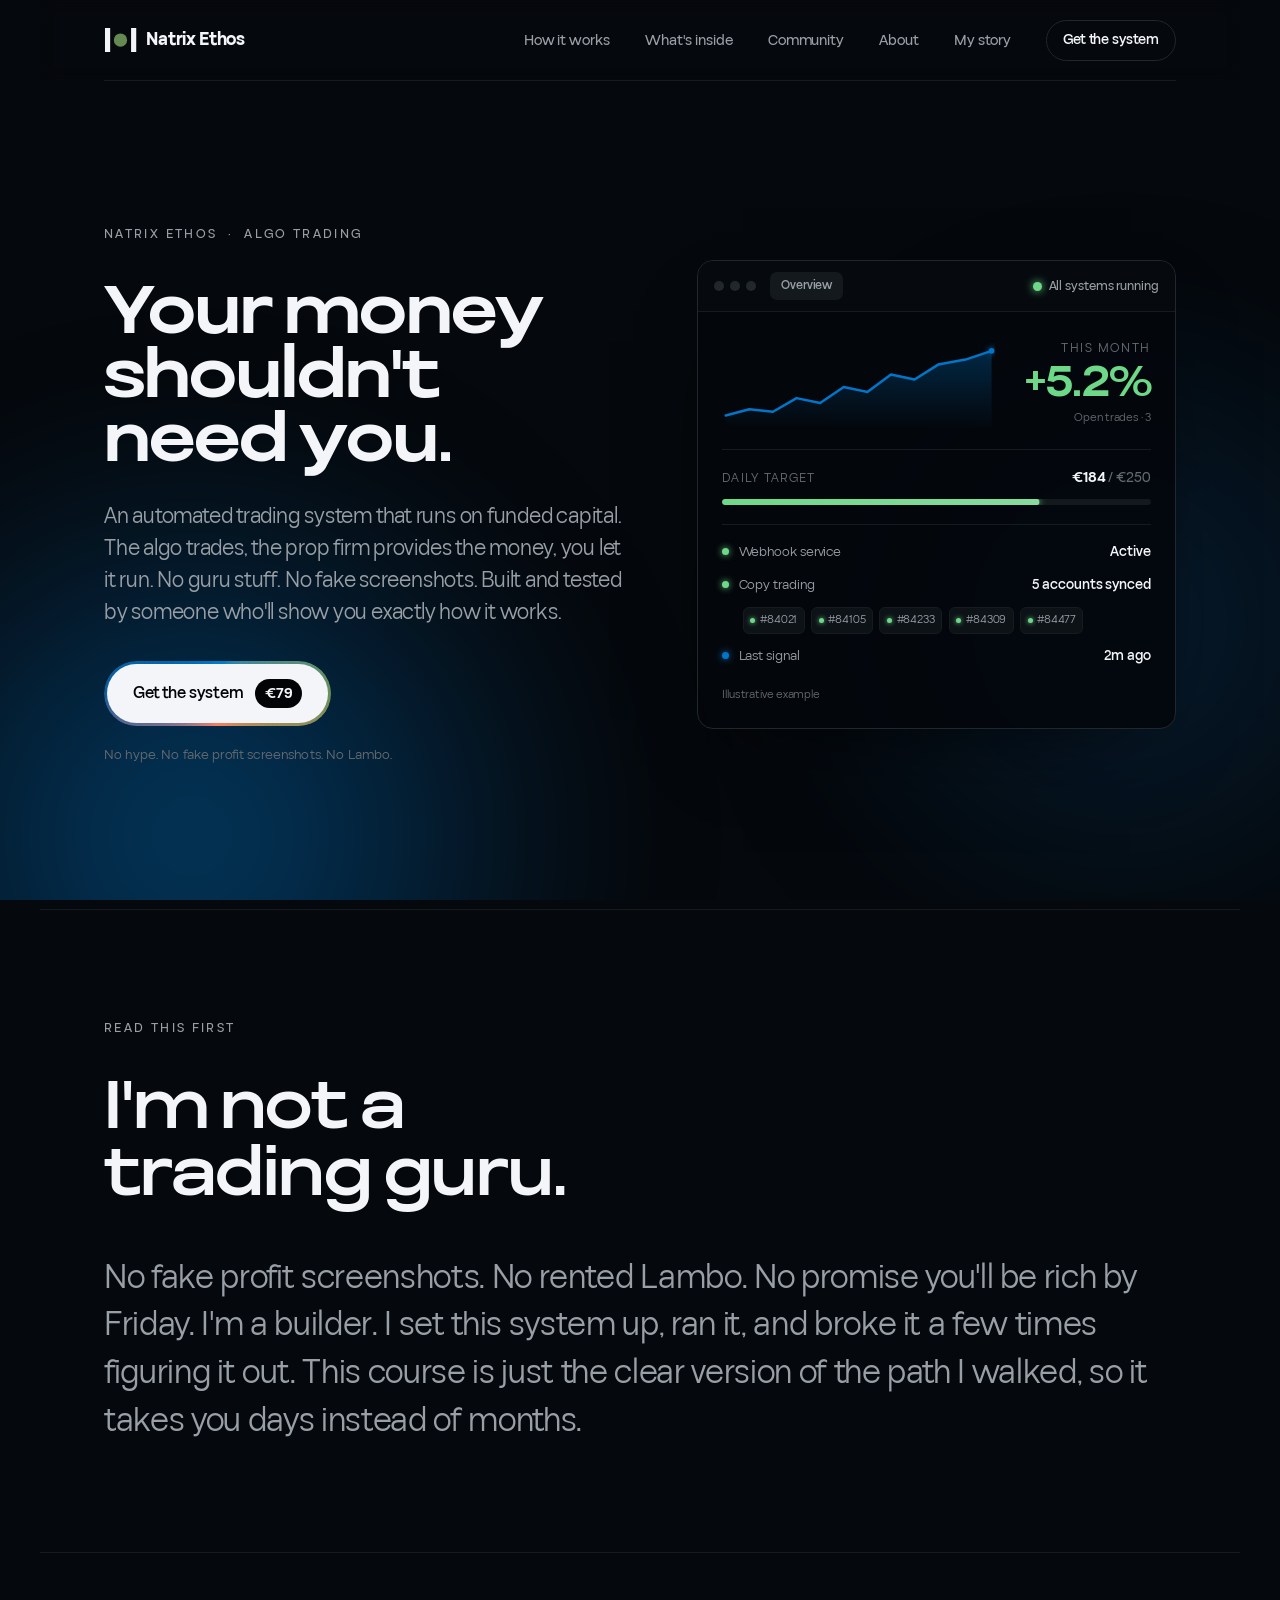
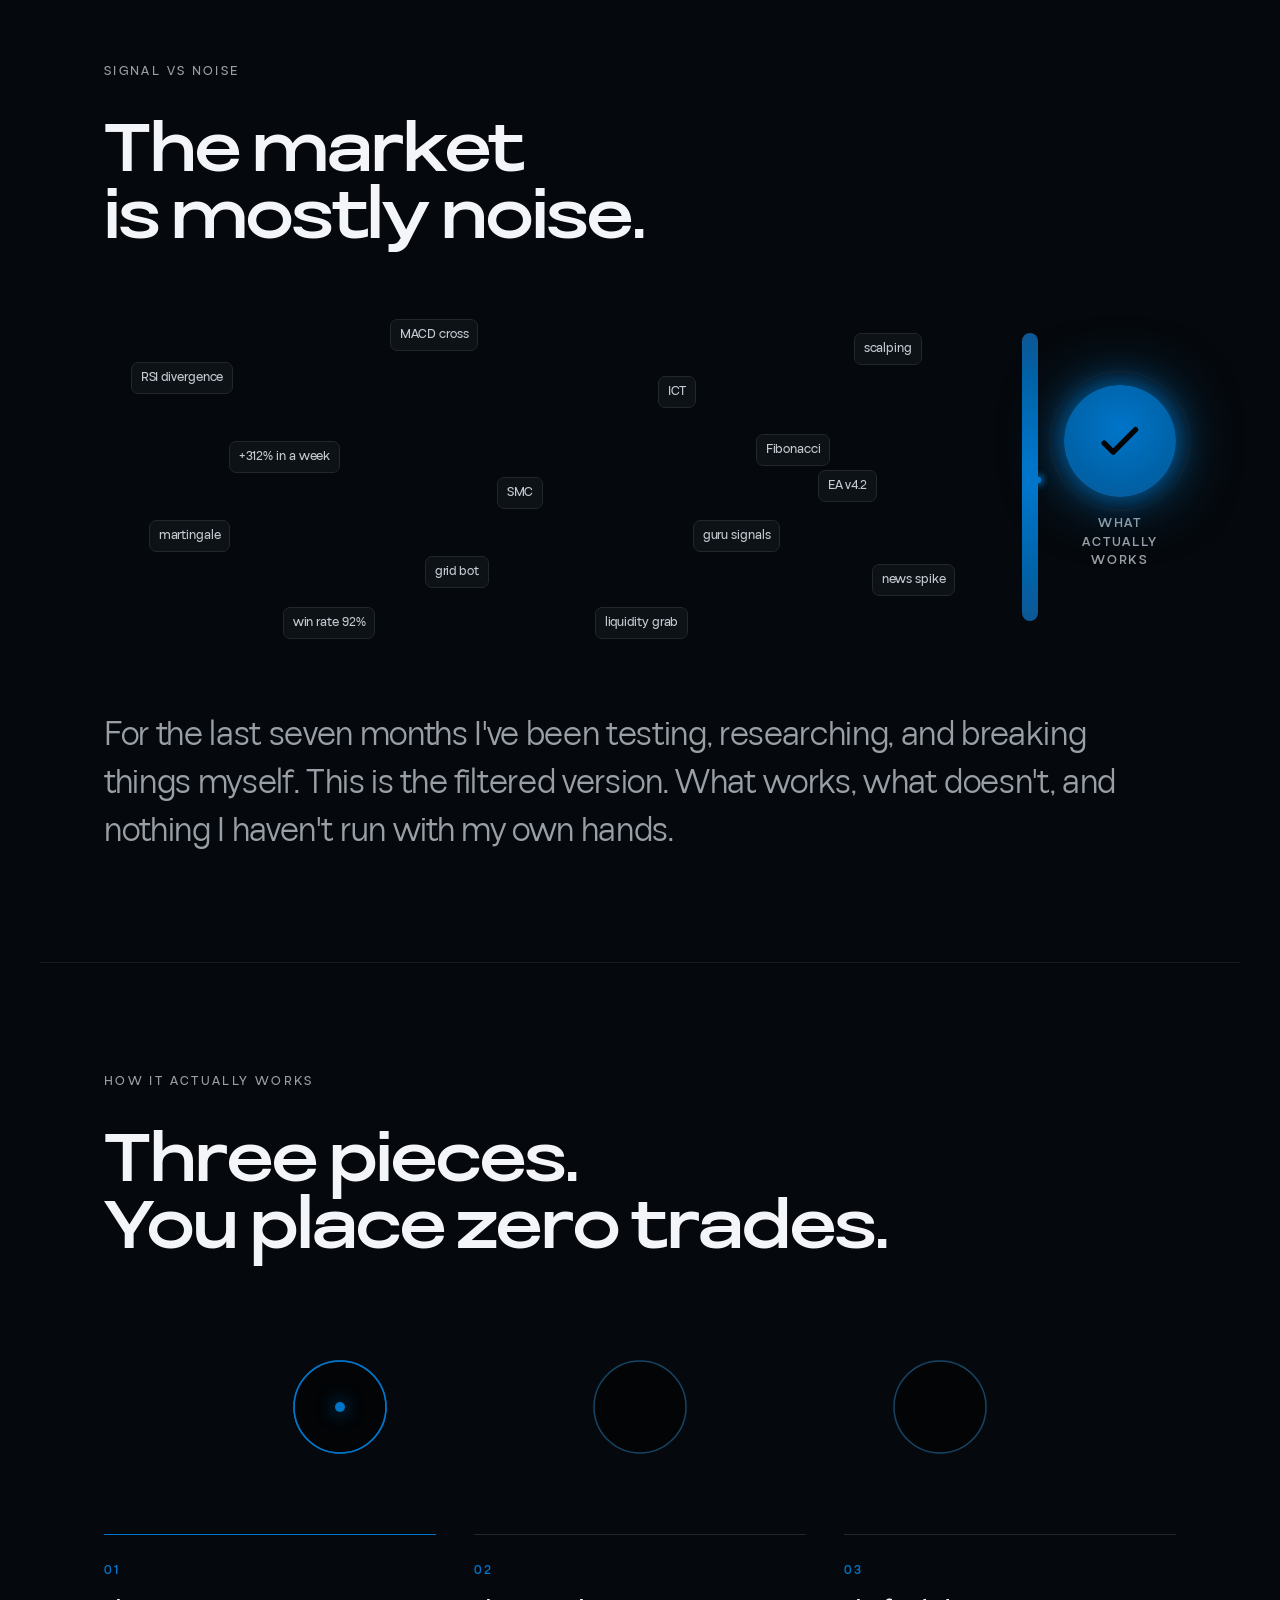
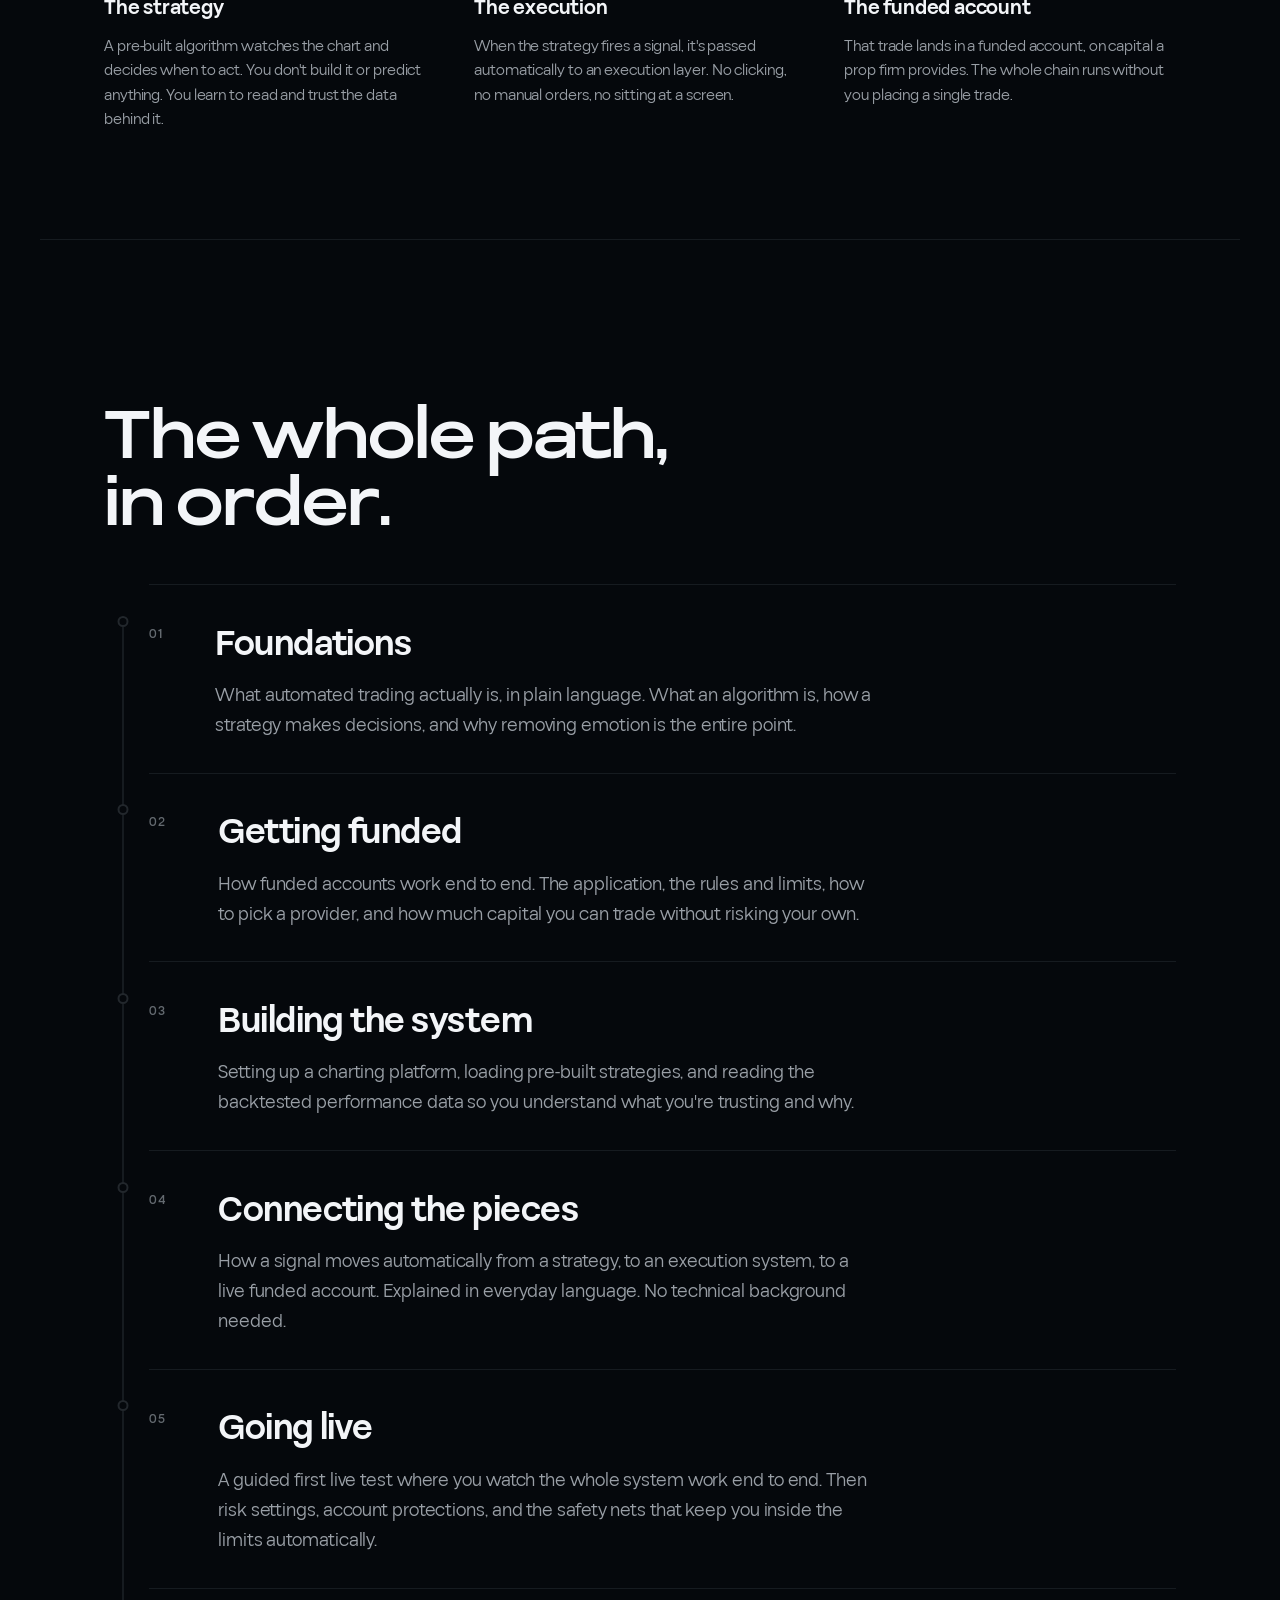
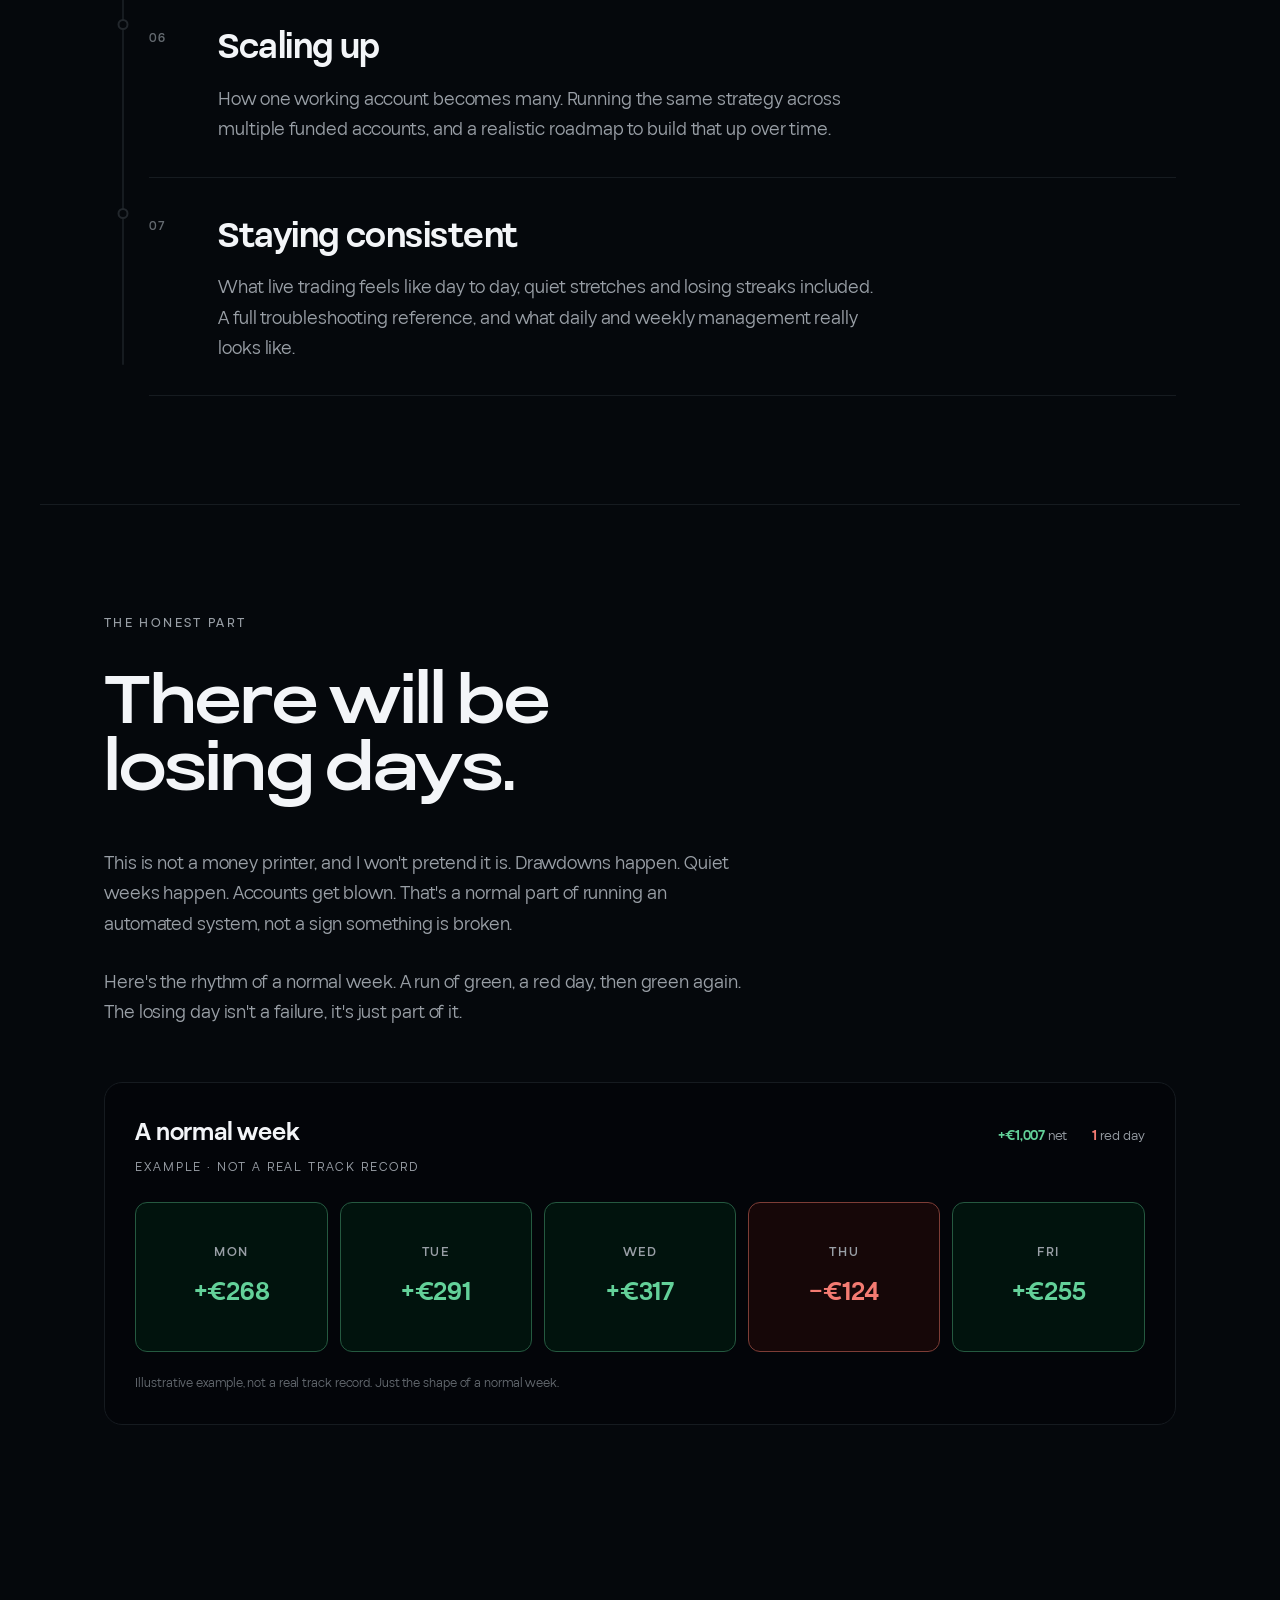
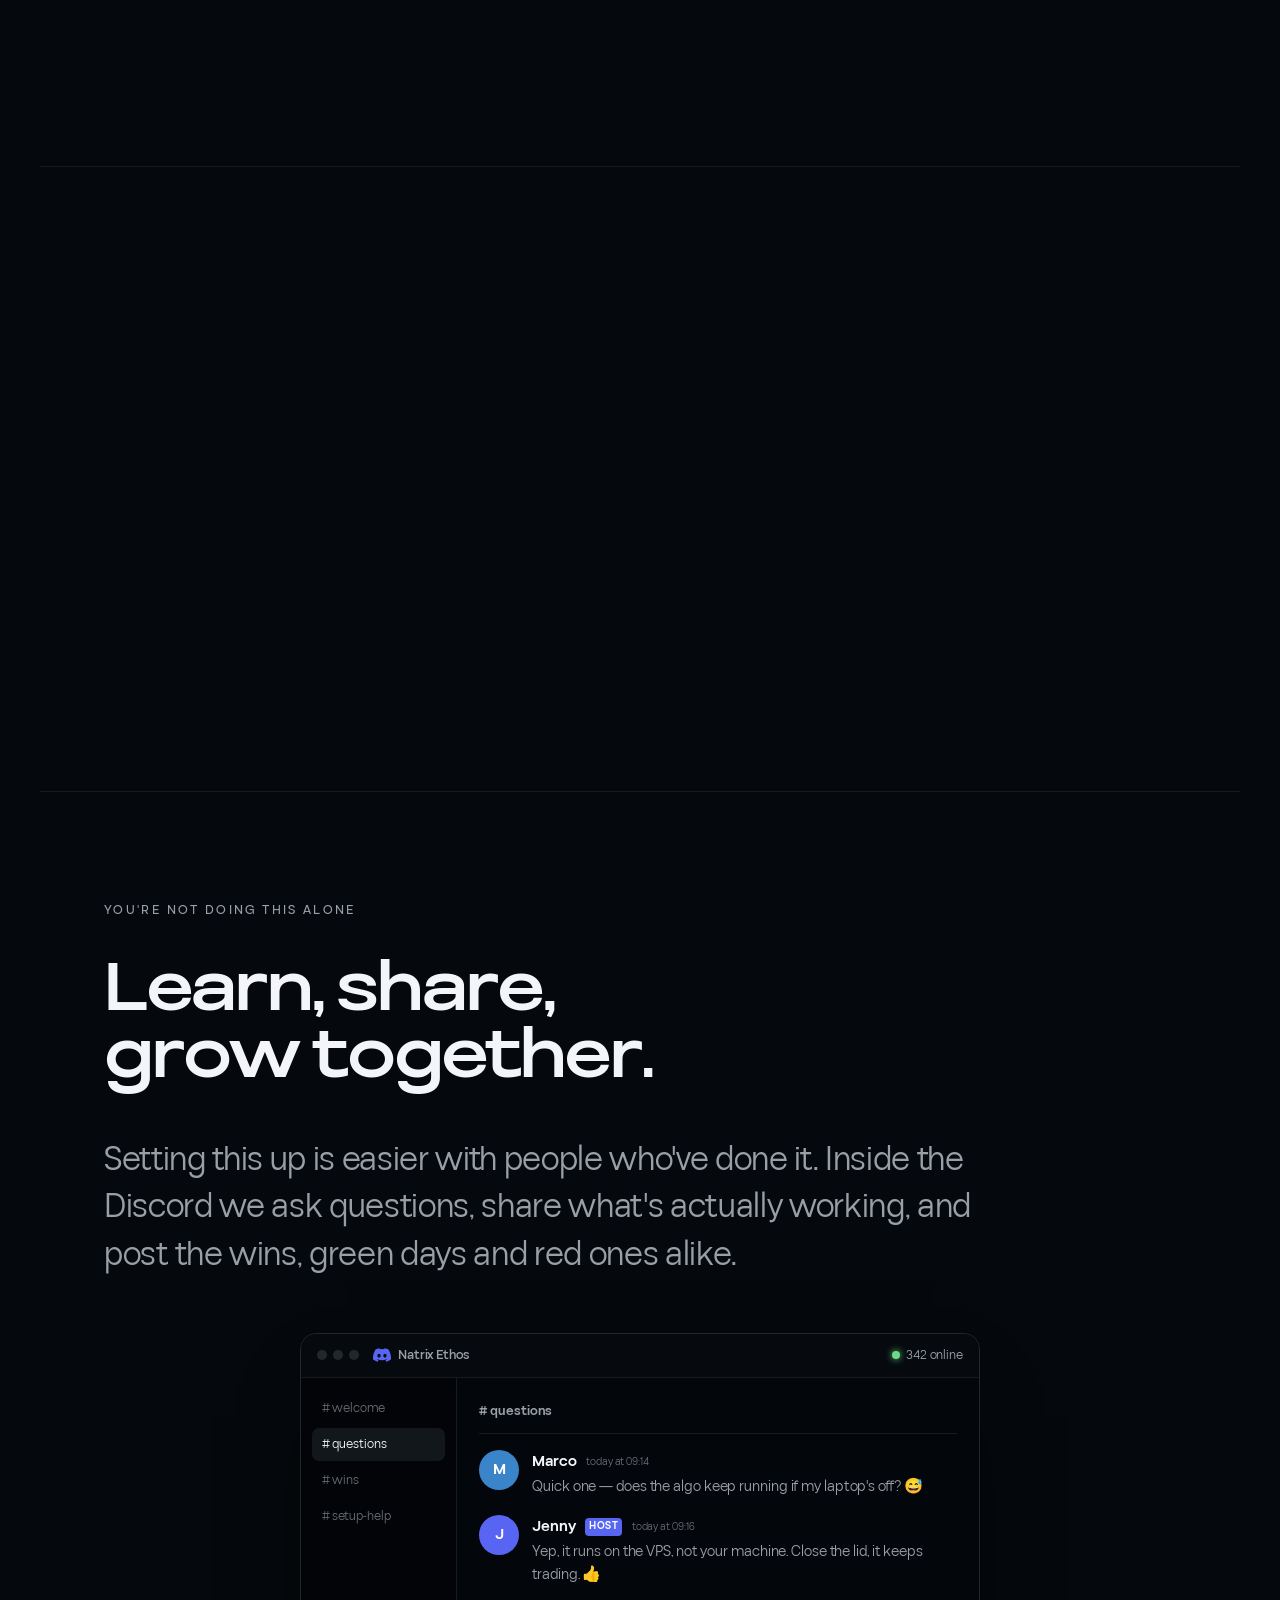
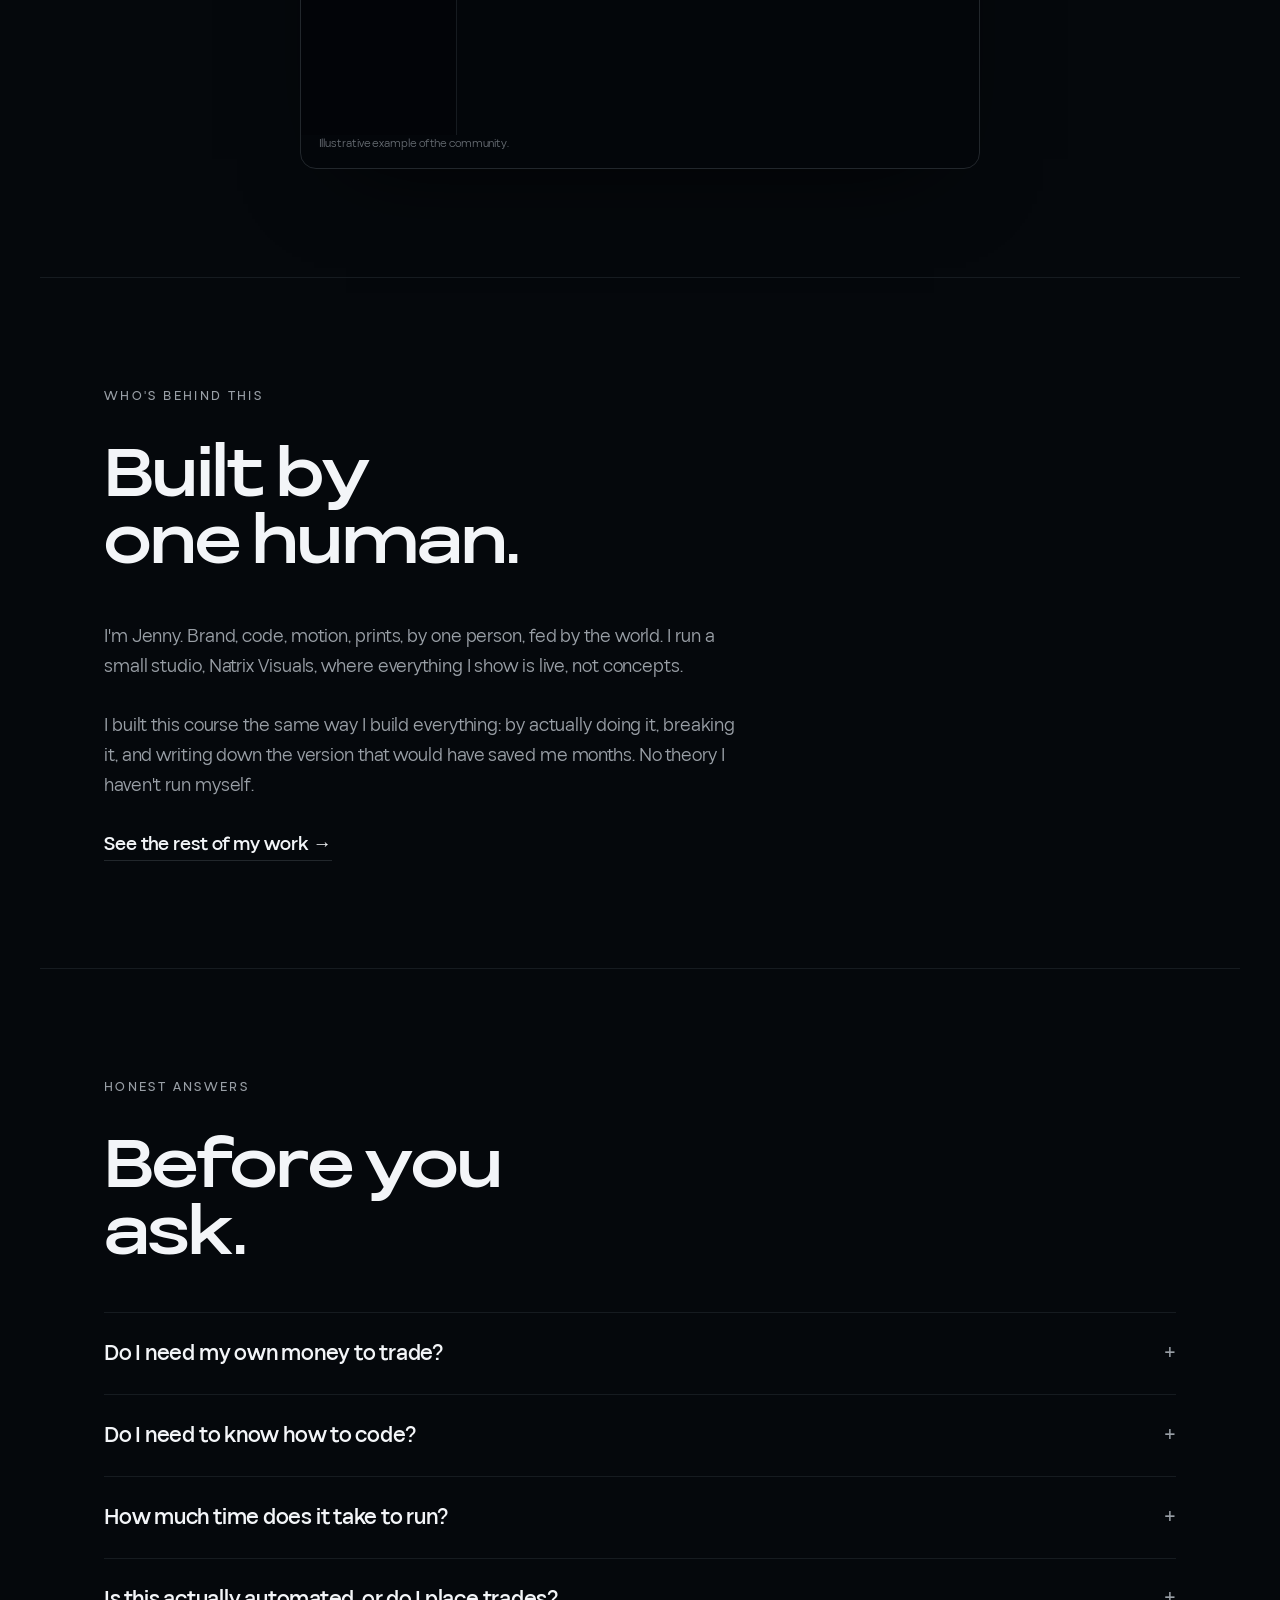
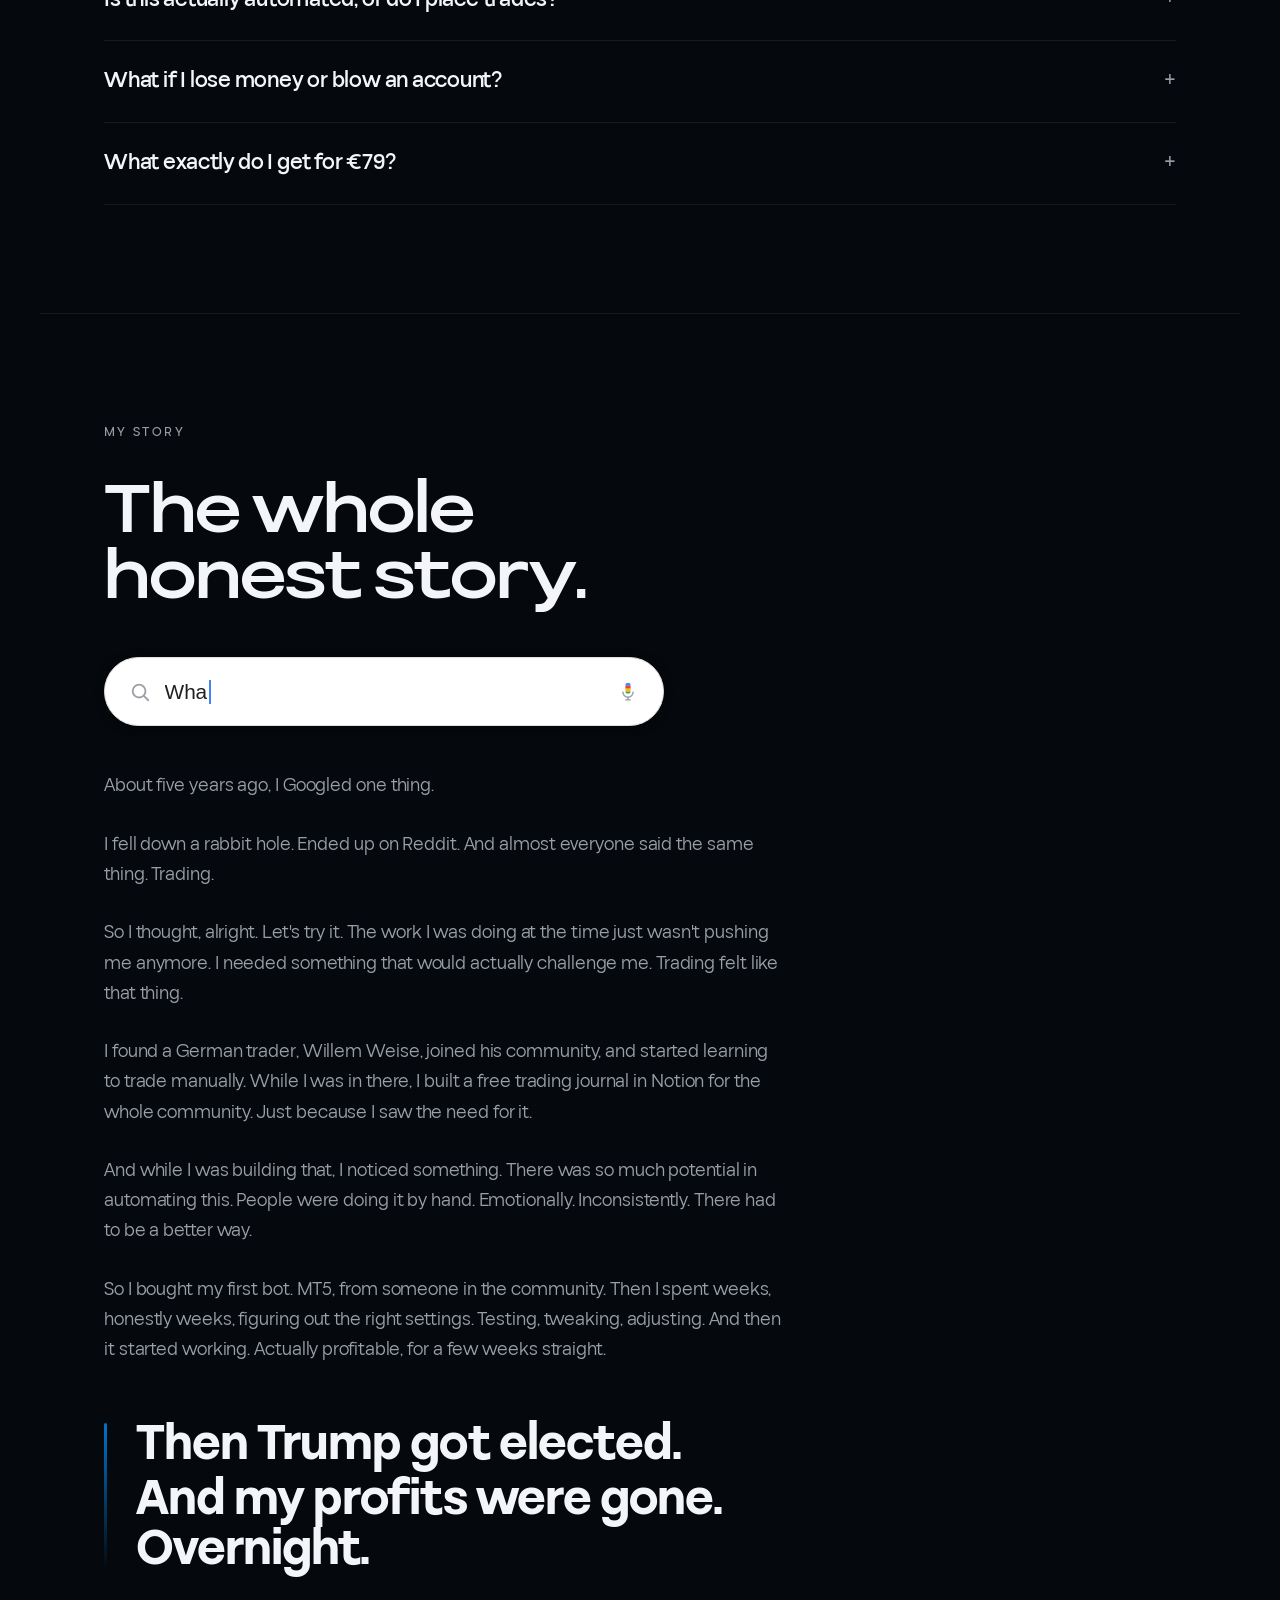
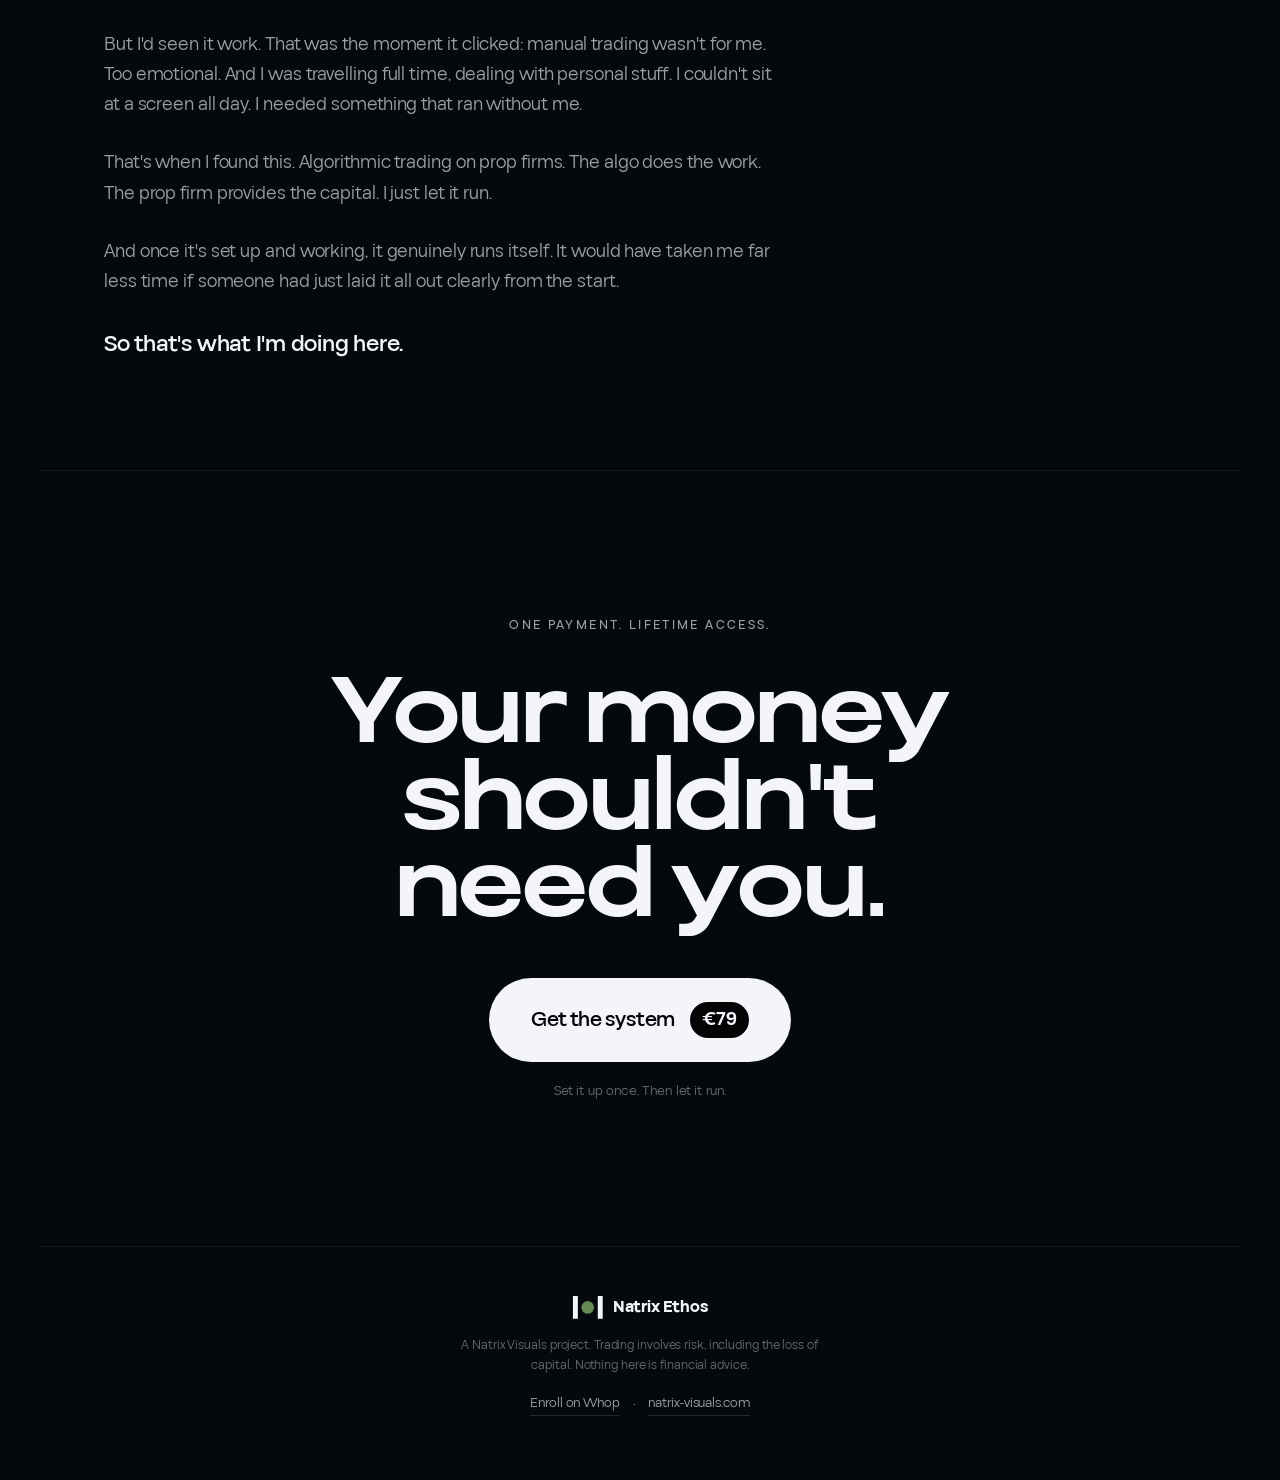
==== commit 0b591347: "Add files via upload" ====
--- a/index.html
+++ b/index.html
@@ -42,6 +42,7 @@
     <nav class="site-nav" aria-label="Primary">
       <a href="#how">How it works</a>
       <a href="#inside">What's inside</a>
+      <a href="#community">Community</a>
       <a href="#about">About</a>
       <a href="#story">My story</a>
       <a class="btn btn--ghost" href="https://whop.com/natrix-ethos/natrix-ethos/" target="_blank" rel="noopener">Get the system</a>
@@ -63,8 +64,9 @@
           screenshots. Built and tested by someone who'll show you exactly how it works.
         </p>
         <div class="hero__cta reveal">
-          <a class="btn btn--primary" href="https://whop.com/natrix-ethos/natrix-ethos/" target="_blank" rel="noopener">
-            Get the system <span class="btn__price">€79</span>
+          <a class="noise-cta" href="https://whop.com/natrix-ethos/natrix-ethos/" target="_blank" rel="noopener">
+            <span class="noise-cta__grad" aria-hidden="true"></span>
+            <span class="noise-cta__inner">Get the system <span class="btn__price">€79</span></span>
           </a>
           <p class="microcopy">No hype. No fake profit screenshots. No Lambo.</p>
         </div>
@@ -361,6 +363,69 @@
       </div>
     </section>
 
+    <!-- 8.5 COMMUNITY / DISCORD -->
+    <section class="band band--community" id="community" aria-labelledby="community-h">
+      <p class="kicker reveal">You're not doing this alone</p>
+      <h2 class="display reveal" id="community-h">Learn, share,<br />grow together.</h2>
+      <p class="lede reveal community__lede">
+        Setting this up is easier with people who've done it. Inside the Discord we
+        ask questions, share what's actually working, and post the wins, green days
+        and red ones alike.
+      </p>
+
+      <div class="discord reveal" role="img" aria-label="The Natrix Ethos Discord community. Marco asks whether the algo keeps running with his laptop off, Jenny answers that it runs on a VPS so it keeps trading, and Lena shares her first green week of plus 312 euros on a funded account.">
+        <div class="discord__bar">
+          <span class="dash__dots" aria-hidden="true"><i></i><i></i><i></i></span>
+          <span class="discord__brand">
+            <span class="discord__logo" aria-hidden="true">
+              <svg viewBox="0 0 24 24" fill="currentColor"><path d="M20.317 4.369A19.79 19.79 0 0 0 15.432 3c-.21.375-.45.88-.617 1.28a18.27 18.27 0 0 0-5.63 0A12.6 12.6 0 0 0 8.56 3 19.74 19.74 0 0 0 3.677 4.37C.533 9.046-.32 13.58.099 18.057a19.9 19.9 0 0 0 6.073 3.058c.49-.668.927-1.377 1.304-2.122a12.9 12.9 0 0 1-2.05-.978c.172-.126.34-.257.502-.392a14.2 14.2 0 0 0 12.144 0c.164.139.332.27.5.392-.654.388-1.34.716-2.05.978a13 13 0 0 0 1.304 2.122 19.84 19.84 0 0 0 6.073-3.058c.5-5.177-.838-9.673-3.585-13.688ZM8.02 15.331c-1.183 0-2.157-1.085-2.157-2.42 0-1.334.955-2.42 2.157-2.42 1.21 0 2.176 1.095 2.157 2.42 0 1.335-.955 2.42-2.157 2.42Zm7.96 0c-1.183 0-2.157-1.085-2.157-2.42 0-1.334.955-2.42 2.157-2.42 1.21 0 2.176 1.095 2.157 2.42 0 1.335-.946 2.42-2.157 2.42Z"/></svg>
+            </span>
+            Natrix Ethos
+          </span>
+          <span class="discord__online"><span class="discord__onlinedot" aria-hidden="true"></span>342 online</span>
+        </div>
+
+        <div class="discord__body">
+          <aside class="discord__rail" aria-hidden="true">
+            <span class="dc-chan"># welcome</span>
+            <span class="dc-chan dc-chan--active"># questions</span>
+            <span class="dc-chan"># wins</span>
+            <span class="dc-chan"># setup-help</span>
+          </aside>
+
+          <div class="discord__chat">
+            <p class="discord__channelhead" aria-hidden="true"># questions</p>
+            <div class="dc-msgs">
+              <article class="dc-msg">
+                <span class="dc-msg__av" style="--c: oklch(0.60 0.13 250)" aria-hidden="true">M</span>
+                <div class="dc-msg__body">
+                  <p class="dc-msg__meta"><b>Marco</b> <span class="dc-msg__time">today at 09:14</span></p>
+                  <p class="dc-msg__text">Quick one — does the algo keep running if my laptop's off? 😅</p>
+                </div>
+              </article>
+              <article class="dc-msg">
+                <span class="dc-msg__av dc-msg__av--host" aria-hidden="true">J</span>
+                <div class="dc-msg__body">
+                  <p class="dc-msg__meta"><b>Jenny</b> <span class="dc-badge">Host</span> <span class="dc-msg__time">today at 09:16</span></p>
+                  <p class="dc-msg__text">Yep, it runs on the VPS, not your machine. Close the lid, it keeps trading. 👍</p>
+                </div>
+              </article>
+              <article class="dc-msg">
+                <span class="dc-msg__av" style="--c: oklch(0.62 0.14 20)" aria-hidden="true">L</span>
+                <div class="dc-msg__body">
+                  <p class="dc-msg__meta"><b>Lena</b> <span class="dc-msg__time">today at 09:41</span></p>
+                  <p class="dc-msg__text">First green week on the funded account 🎉</p>
+                  <span class="dc-profit">+€312 <span class="dc-profit__sub">this week</span></span>
+                </div>
+              </article>
+            </div>
+          </div>
+        </div>
+
+        <p class="discord__foot">Illustrative example of the community.</p>
+      </div>
+    </section>
+
     <!-- 9. ABOUT JENNY -->
     <section class="band band--about" id="about" aria-labelledby="about-h">
       <p class="kicker reveal">Who's behind this</p>
--- a/styles.css
+++ b/styles.css
@@ -120,8 +120,10 @@
   height: 1px; background: var(--line-soft);
 }
 .wordmark {
-  font-weight: 800; font-size: 1.05rem; letter-spacing: -0.01em;
-}
+  display: inline-flex; align-items: center; gap: 0.55rem;
+  font-weight: 800; font-size: 1.05rem; letter-spacing: -0.01em; color: var(--ink);
+}
+.wordmark__mark { display: block; height: 1.55em; width: 1.98em; flex: 0 0 auto; }
 .site-nav { display: flex; align-items: center; gap: clamp(1rem, 3vw, 2.2rem); }
 .site-nav a:not(.btn) {
   font-size: 0.92rem; color: var(--ink-mute); font-weight: 500;
@@ -203,6 +205,56 @@
   padding: 0.55em 1.1em; font-size: 0.9rem;
 }
 .btn--ghost:hover { border-color: var(--ink); background: oklch(0.97 0.004 250 / 0.05); }
+
+/* ---------- Noise gradient CTA ---------- */
+/* Pill sitting inside an animated, grainy gradient ring. Brand-tuned:
+   blue --glow + the logo green, instead of the reference rainbow. */
+.noise-cta {
+  position: relative;
+  display: inline-flex;
+  padding: 3px;                 /* ring thickness */
+  border-radius: 100px;
+  isolation: isolate;
+  cursor: pointer;
+  transition: transform 0.3s var(--ease), box-shadow 0.3s var(--ease);
+}
+.noise-cta__grad {
+  position: absolute; inset: 0;
+  z-index: -1;
+  border-radius: inherit;
+  overflow: hidden;
+  clip-path: inset(0 round 100px);   /* clips the spinning layer to the pill shape */
+}
+/* spinning conic gradient = the visible ring */
+.noise-cta__grad::before {
+  content: "";
+  position: absolute; inset: -65%;
+  background: conic-gradient(from 0deg,
+    var(--glow), #648953, oklch(0.72 0.17 35), var(--glow-soft), var(--glow));
+  animation: noiseSpin 6s linear infinite;
+}
+/* grain overlay */
+.noise-cta__grad::after {
+  content: "";
+  position: absolute; inset: 0;
+  background-image: url("data:image/svg+xml,%3Csvg xmlns='http://www.w3.org/2000/svg'%3E%3Cfilter id='n'%3E%3CfeTurbulence type='fractalNoise' baseFrequency='0.9' numOctaves='2' stitchTiles='stitch'/%3E%3C/filter%3E%3Crect width='100%25' height='100%25' filter='url(%23n)'/%3E%3C/svg%3E");
+  opacity: 0.22;
+  mix-blend-mode: overlay;
+}
+.noise-cta__inner {
+  display: inline-flex; align-items: center; gap: 0.7em;
+  background: var(--ink); color: var(--bg-deep);
+  padding: 0.95em 1.6em; font-size: 1.02rem;
+  font-weight: 600; letter-spacing: -0.01em;
+  border-radius: 100px;
+}
+.noise-cta:hover { transform: translateY(-2px); box-shadow: 0 12px 40px -8px var(--glow); }
+.noise-cta:active { transform: scale(0.98); }
+@keyframes noiseSpin { to { transform: rotate(1turn); } }
+@media (prefers-reduced-motion: reduce) {
+  .noise-cta__grad::before { animation: none; }
+  .noise-cta:hover { transform: none; }
+}
 
 .microcopy {
   margin-top: 1.1rem; font-size: 0.86rem; color: var(--ink-faint);
@@ -390,6 +442,79 @@
 }
 
 /* ---------- Split sections ---------- */
+/* ---------- Community / Discord mockup ---------- */
+.band--community .display { color: var(--ink); }
+.community__lede { max-width: 48ch; }
+
+.discord {
+  --dc-blurple: #5865f2;
+  --ok: oklch(0.80 0.15 150);
+  margin: clamp(2.5rem, 6vh, 4.5rem) auto 0; max-width: 680px;
+  border: 1px solid var(--line); border-radius: 16px; overflow: hidden;
+  background: oklch(0.125 0.012 250 / 0.85);
+  box-shadow: 0 36px 90px -46px oklch(0 0 0 / 0.85);
+}
+.discord__bar {
+  display: flex; align-items: center; gap: 0.9rem;
+  padding: 0.7rem 1rem; border-bottom: 1px solid var(--line-soft);
+  background: oklch(0.155 0.012 250 / 0.7);
+}
+.discord__brand { display: inline-flex; align-items: center; gap: 0.5em; font-size: 0.82rem; font-weight: 600; color: var(--ink-mute); }
+.discord__logo { display: inline-flex; color: var(--dc-blurple); }
+.discord__logo svg { width: 18px; height: 18px; display: block; }
+.discord__online { margin-left: auto; display: inline-flex; align-items: center; gap: 0.5em; font-size: 0.8rem; color: var(--ink-mute); }
+.discord__onlinedot { width: 8px; height: 8px; border-radius: 50%; background: var(--ok); box-shadow: 0 0 7px var(--ok); }
+
+.discord__body { display: grid; grid-template-columns: 156px 1fr; min-height: 312px; }
+.discord__rail {
+  display: flex; flex-direction: column; gap: 0.2rem; padding: 0.9rem 0.7rem;
+  border-right: 1px solid var(--line-soft); background: oklch(0.105 0.012 250 / 0.6);
+}
+.dc-chan { font-size: 0.84rem; color: var(--ink-faint); padding: 0.42em 0.7em; border-radius: 7px; white-space: nowrap; }
+.dc-chan--active { color: var(--ink); background: oklch(0.20 0.013 250); }
+
+.discord__chat { display: flex; flex-direction: column; gap: 1rem; padding: clamp(1rem, 2.5vw, 1.4rem); }
+.discord__channelhead { font-size: 0.84rem; font-weight: 700; color: var(--ink-mute); padding-bottom: 0.7rem; border-bottom: 1px solid var(--line-soft); }
+.dc-msgs { display: flex; flex-direction: column; gap: 1rem; }
+
+.dc-msg { display: flex; gap: 0.8rem; align-items: flex-start; }
+.dc-msg__av {
+  flex: 0 0 auto; width: 40px; height: 40px; border-radius: 50%;
+  display: grid; place-items: center; font-weight: 700; font-size: 0.95rem; color: #fff;
+  background: var(--c, var(--glow));
+}
+.dc-msg__av--host { background: var(--dc-blurple); }
+.dc-msg__body { min-width: 0; }
+.dc-msg__meta { display: flex; align-items: center; flex-wrap: wrap; gap: 0.5em; margin-bottom: 0.15rem; }
+.dc-msg__meta b { color: var(--ink); font-weight: 700; font-size: 0.92rem; }
+.dc-msg__time { font-size: 0.7rem; color: var(--ink-faint); font-weight: 400; }
+.dc-badge { font-size: 0.6rem; font-weight: 700; text-transform: uppercase; letter-spacing: 0.04em; color: #fff; background: var(--dc-blurple); padding: 0.12em 0.45em; border-radius: 4px; }
+.dc-msg__text { color: var(--ink-mute); font-size: 0.95rem; line-height: 1.5; }
+.dc-profit {
+  display: inline-flex; align-items: baseline; gap: 0.55em; margin-top: 0.55rem;
+  font-family: var(--font-exp); font-weight: 800; font-size: 1.45rem; letter-spacing: -0.02em; color: var(--ok);
+  background: oklch(0.80 0.15 150 / 0.10); border: 1px solid oklch(0.80 0.15 150 / 0.28);
+  padding: 0.3em 0.7em; border-radius: 10px;
+}
+.dc-profit__sub { font-family: var(--font); font-weight: 500; font-size: 0.7rem; letter-spacing: 0; color: var(--ink-faint); }
+
+.discord__foot { font-size: 0.72rem; color: var(--ink-faint); padding: 0 1.1rem 0.9rem; }
+
+/* messages pop in one after another, like arriving notifications */
+.discord--anim .dc-msg { opacity: 0; transform: translateY(14px) scale(0.96); }
+.discord--anim .dc-msg.is-on {
+  opacity: 1; transform: none;
+  transition: opacity 0.5s var(--ease), transform 0.6s var(--ease);
+}
+
+@media (max-width: 560px) {
+  .discord__body { grid-template-columns: 1fr; }
+  .discord__rail { display: none; }
+}
+@media (prefers-reduced-motion: reduce) {
+  .discord--anim .dc-msg { opacity: 1; transform: none; }
+}
+
 .band--split { display: grid; grid-template-columns: 1fr 1fr; gap: clamp(2rem, 6vw, 6rem); align-items: start; }
 .split__lead .display { margin-bottom: 0; }
 .split__body { padding-top: 0.5rem; }
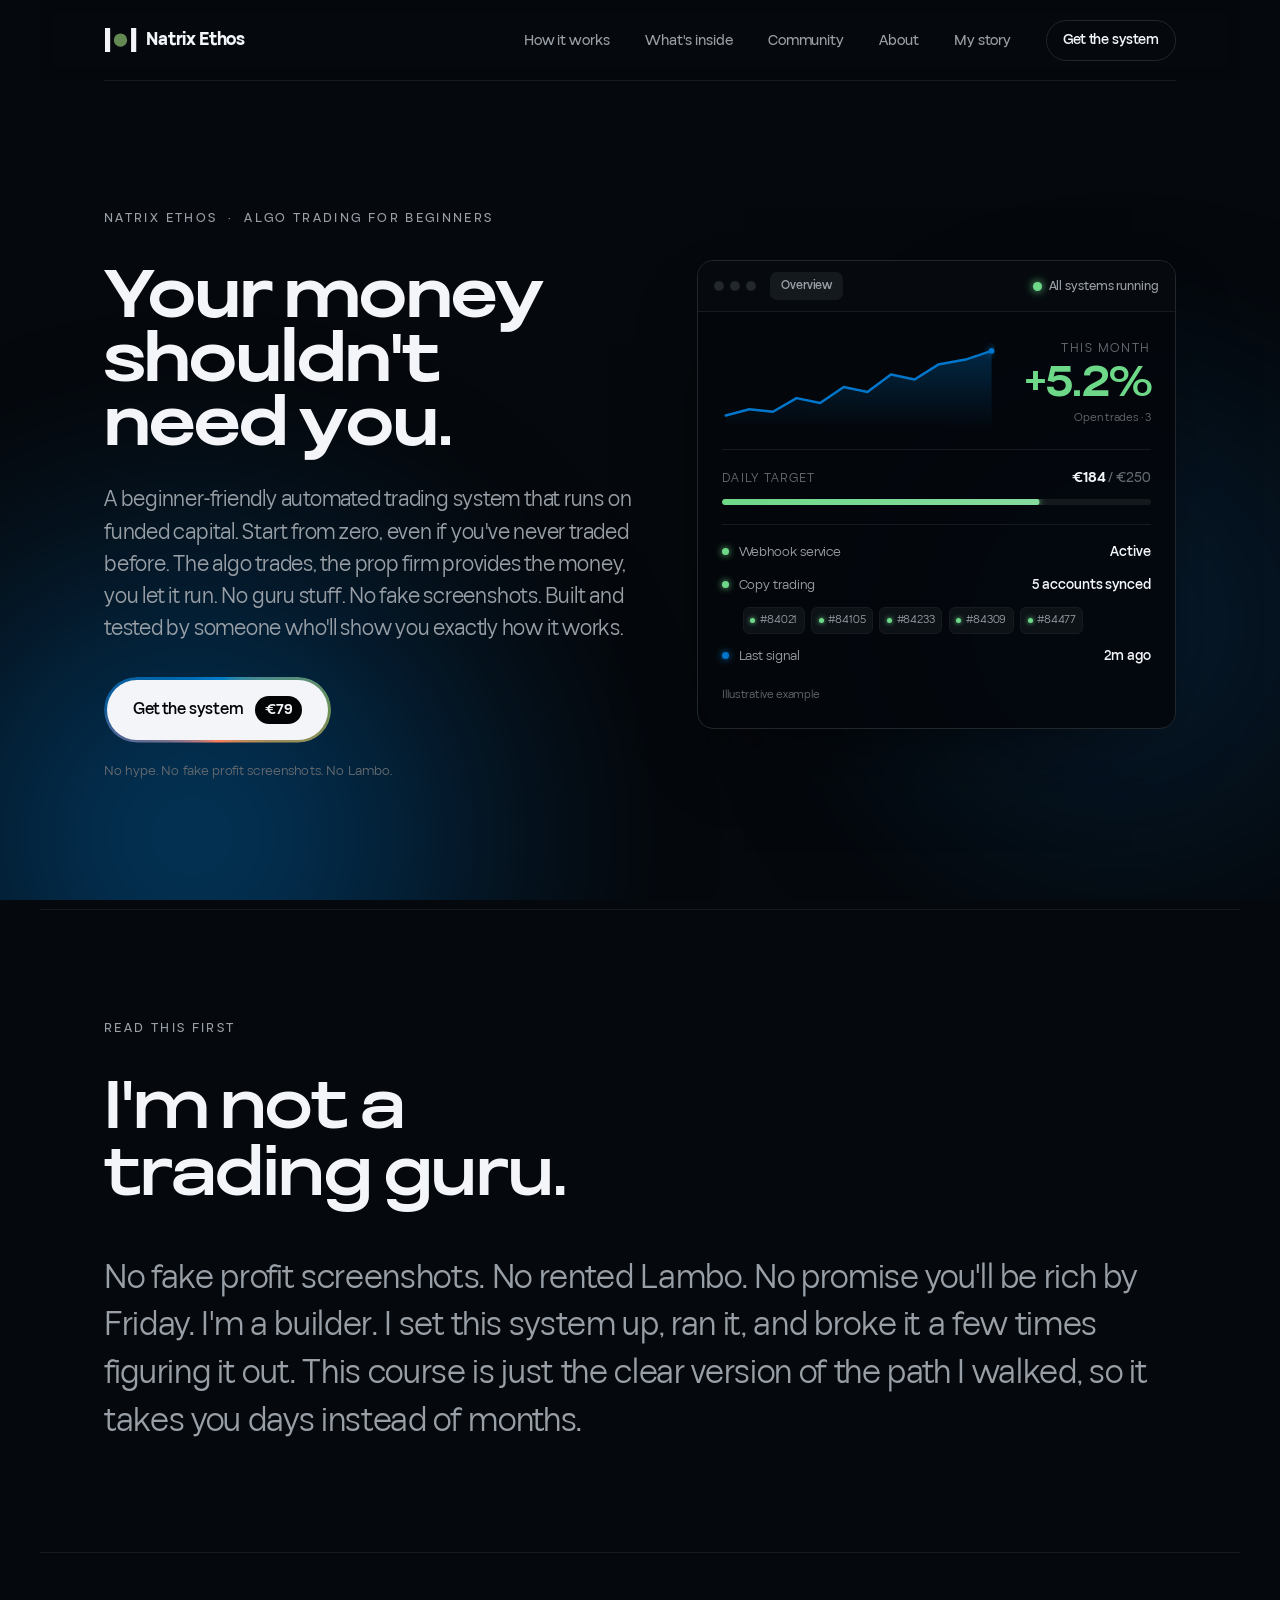
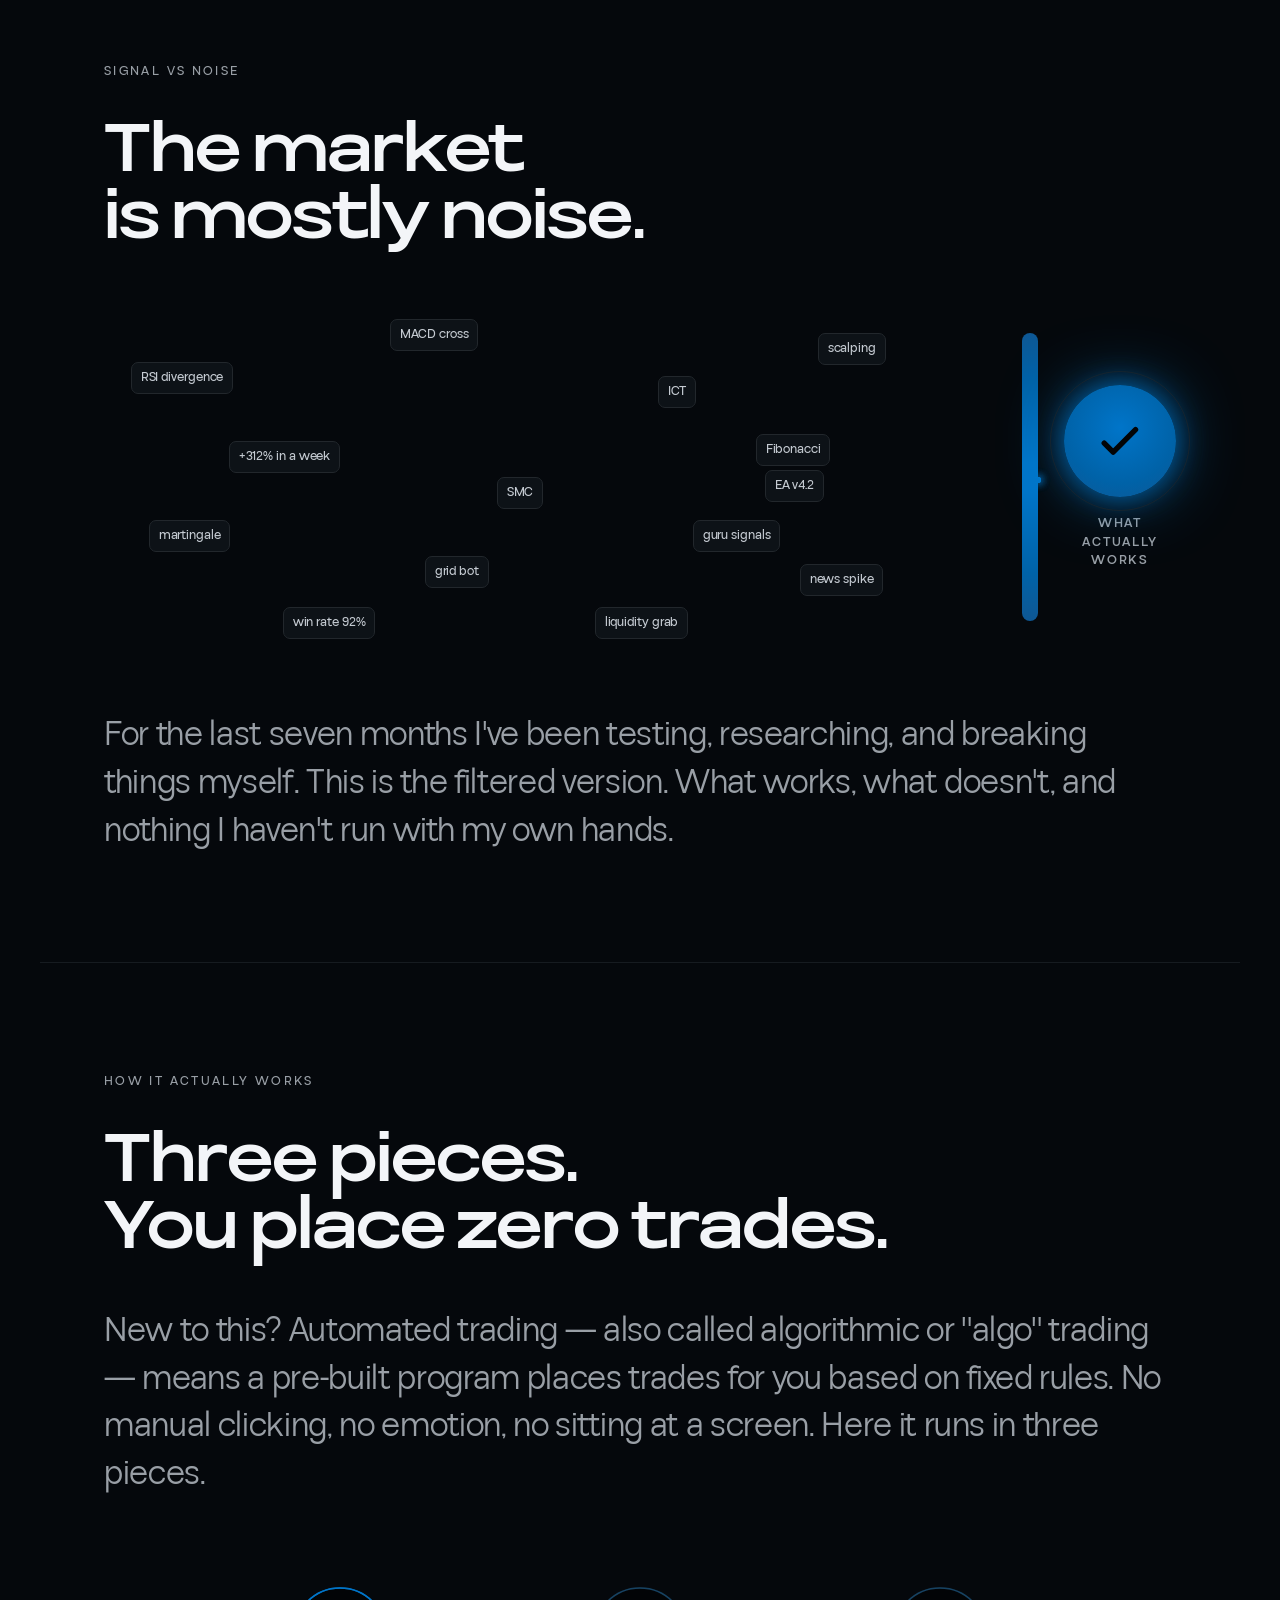
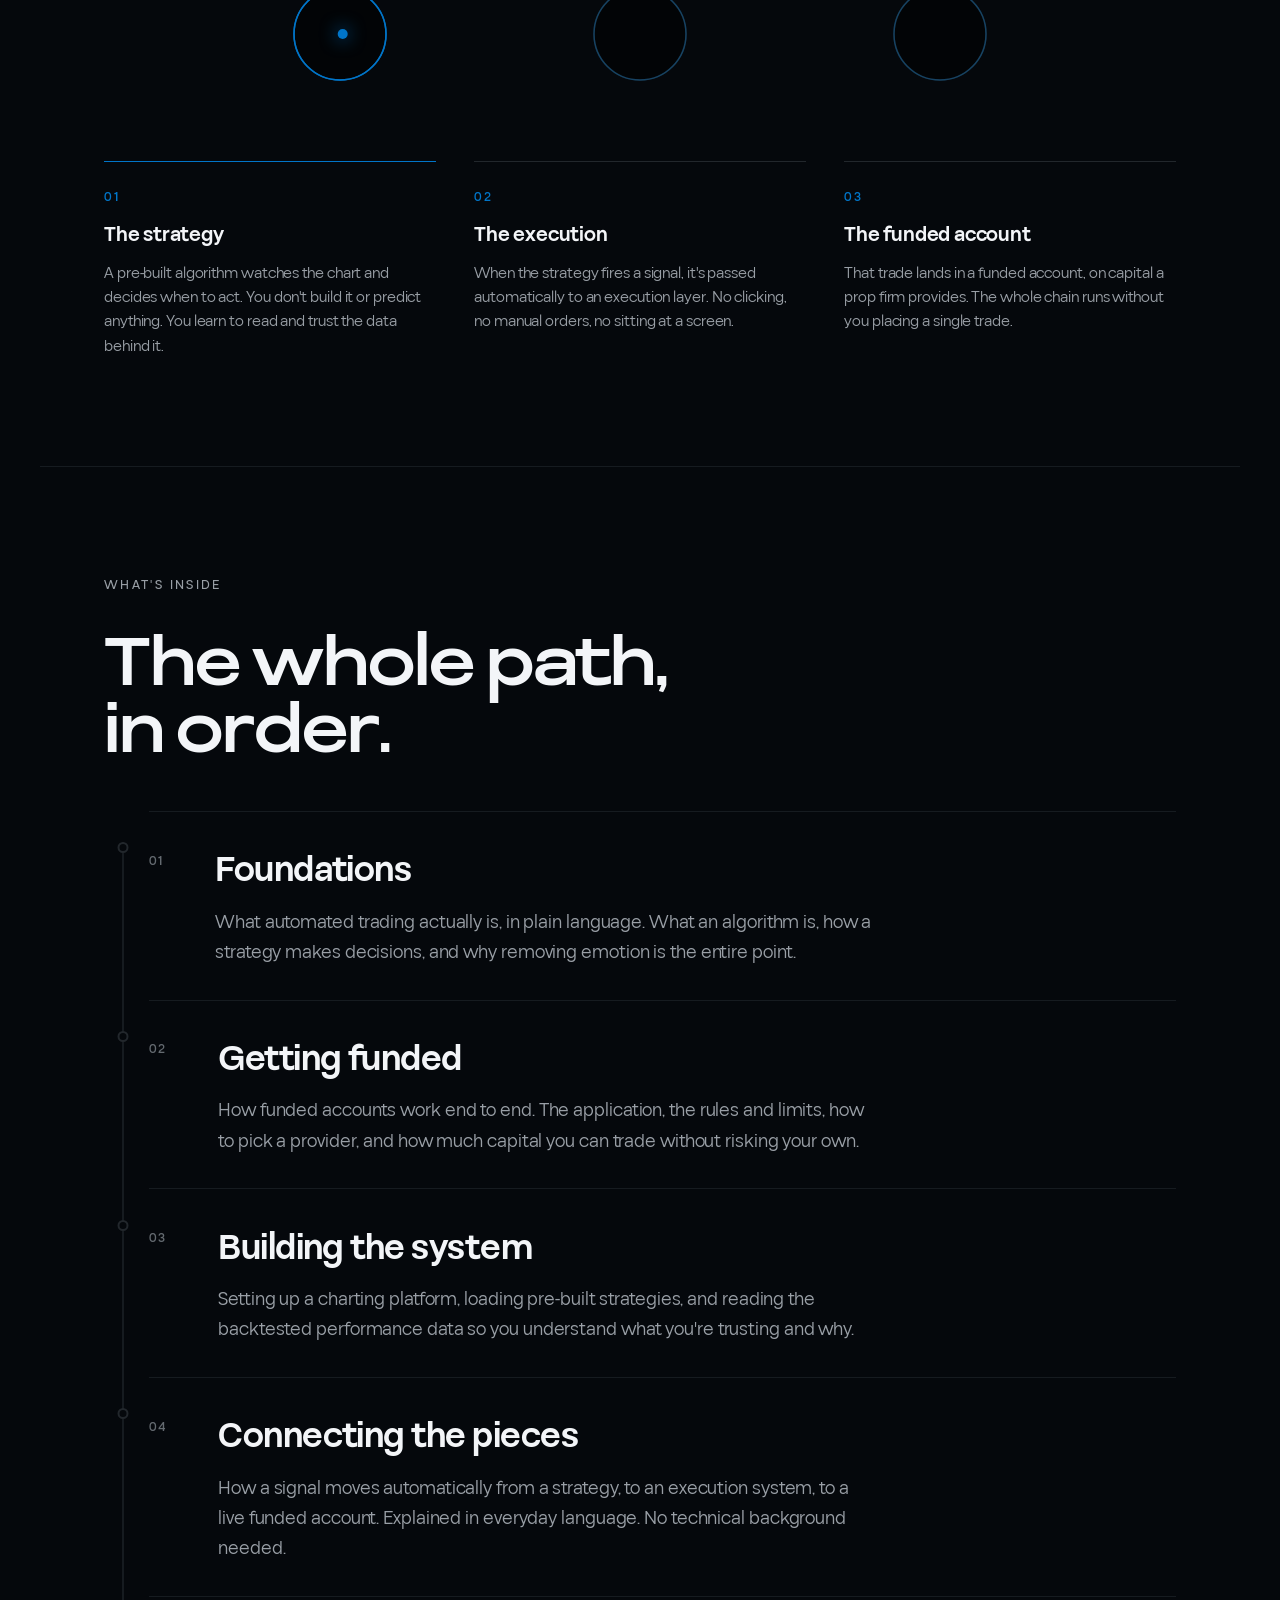
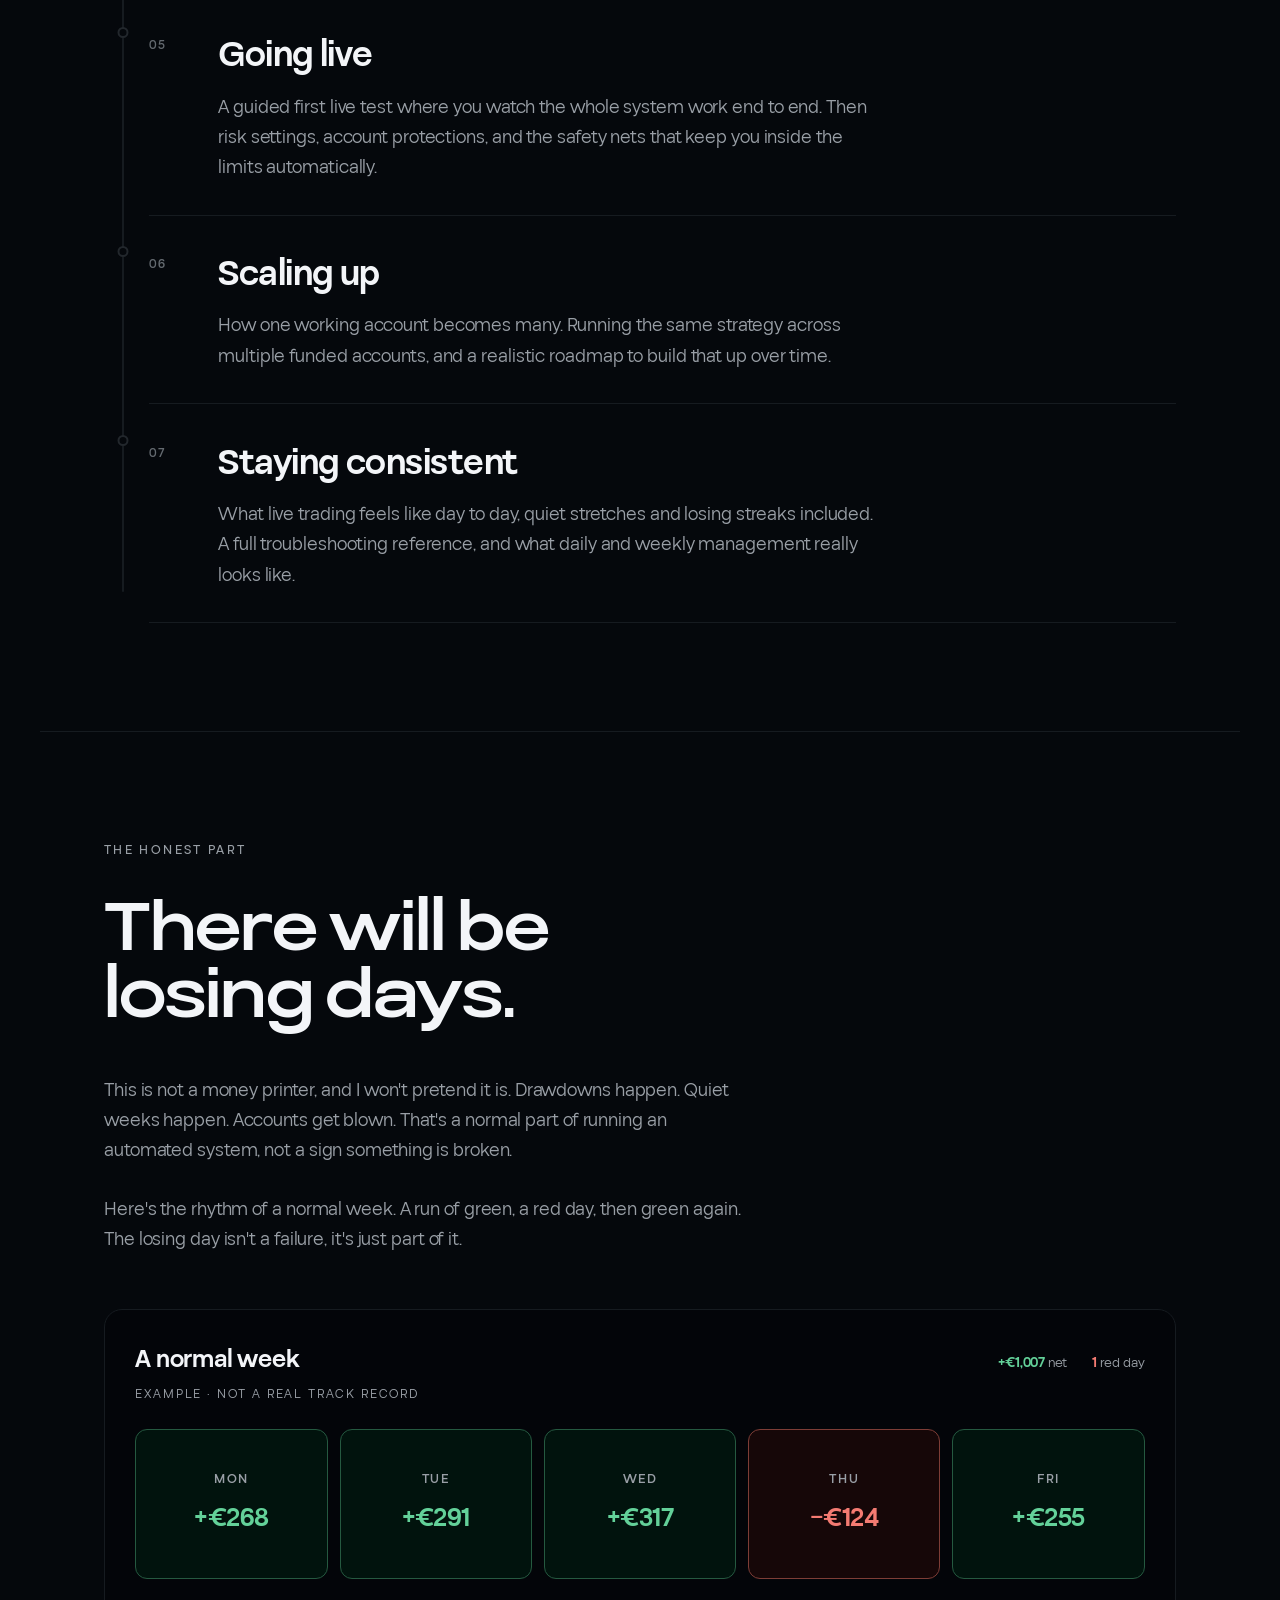
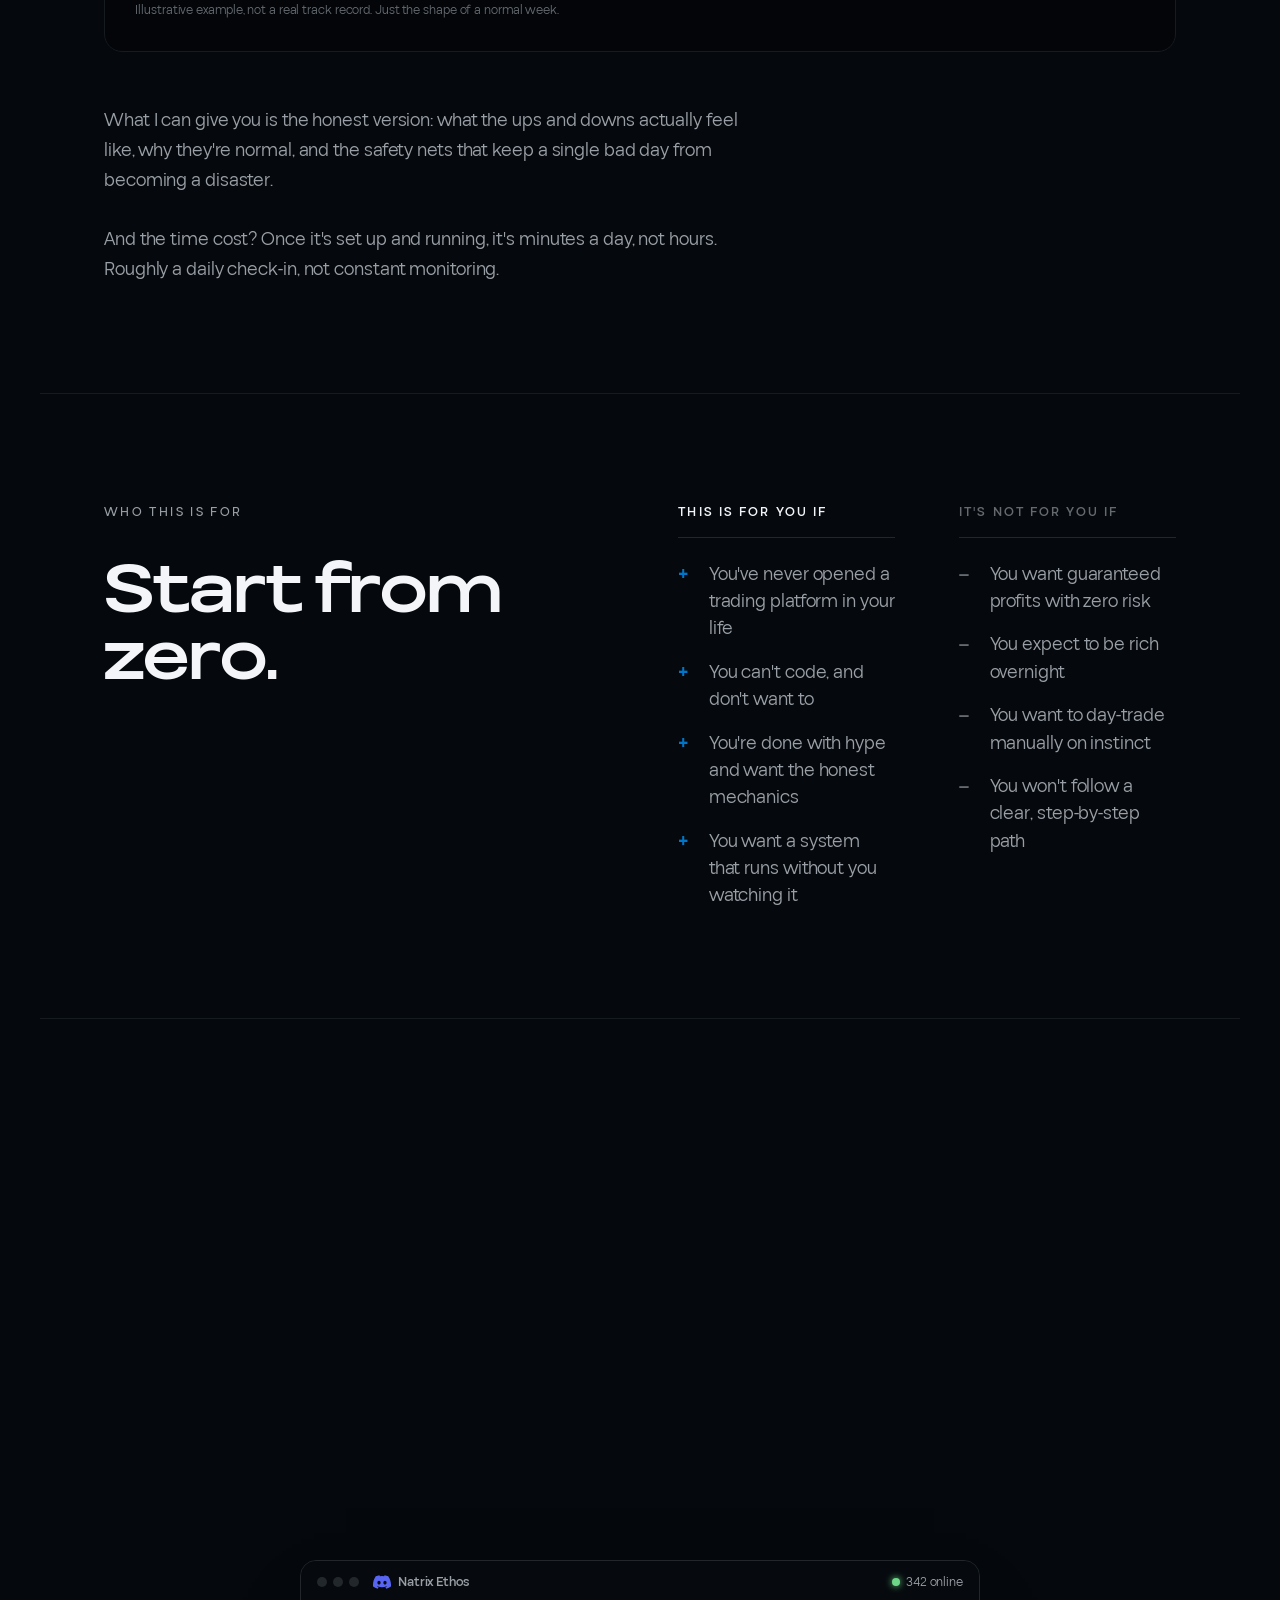
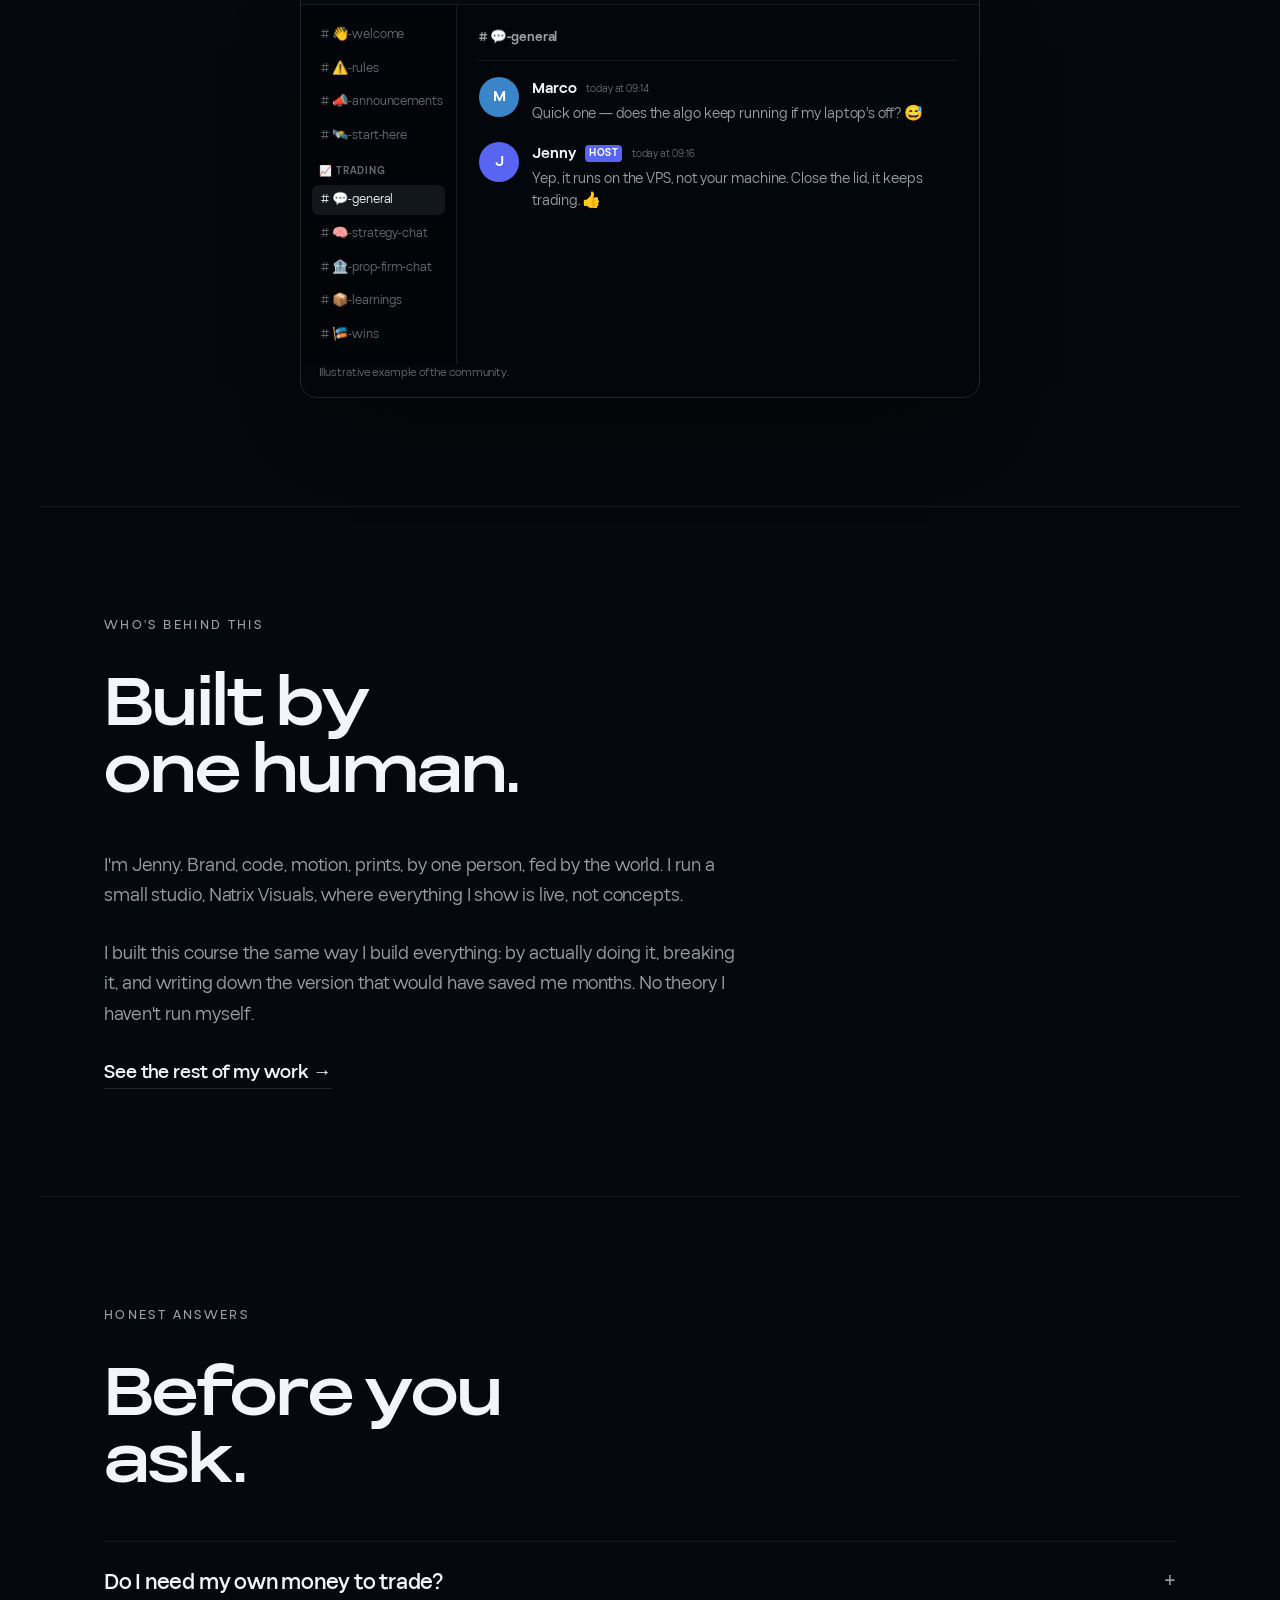
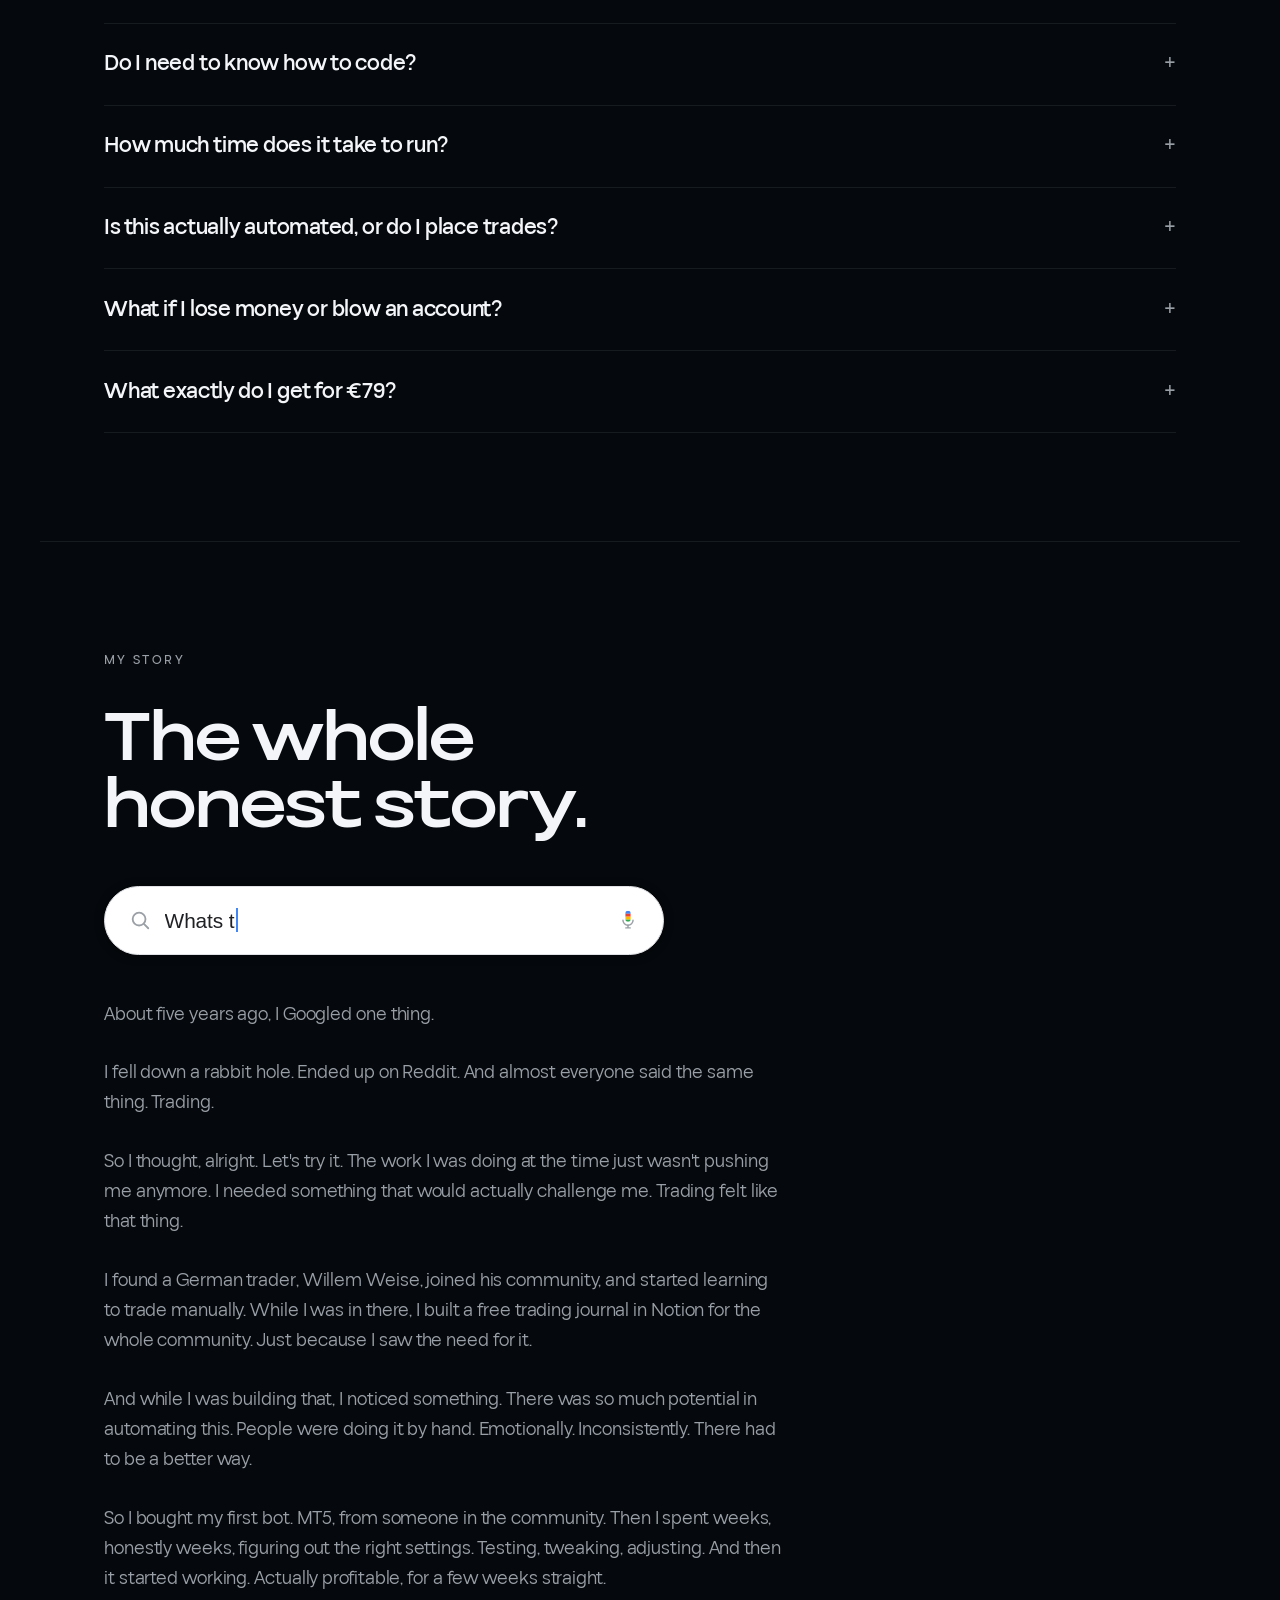
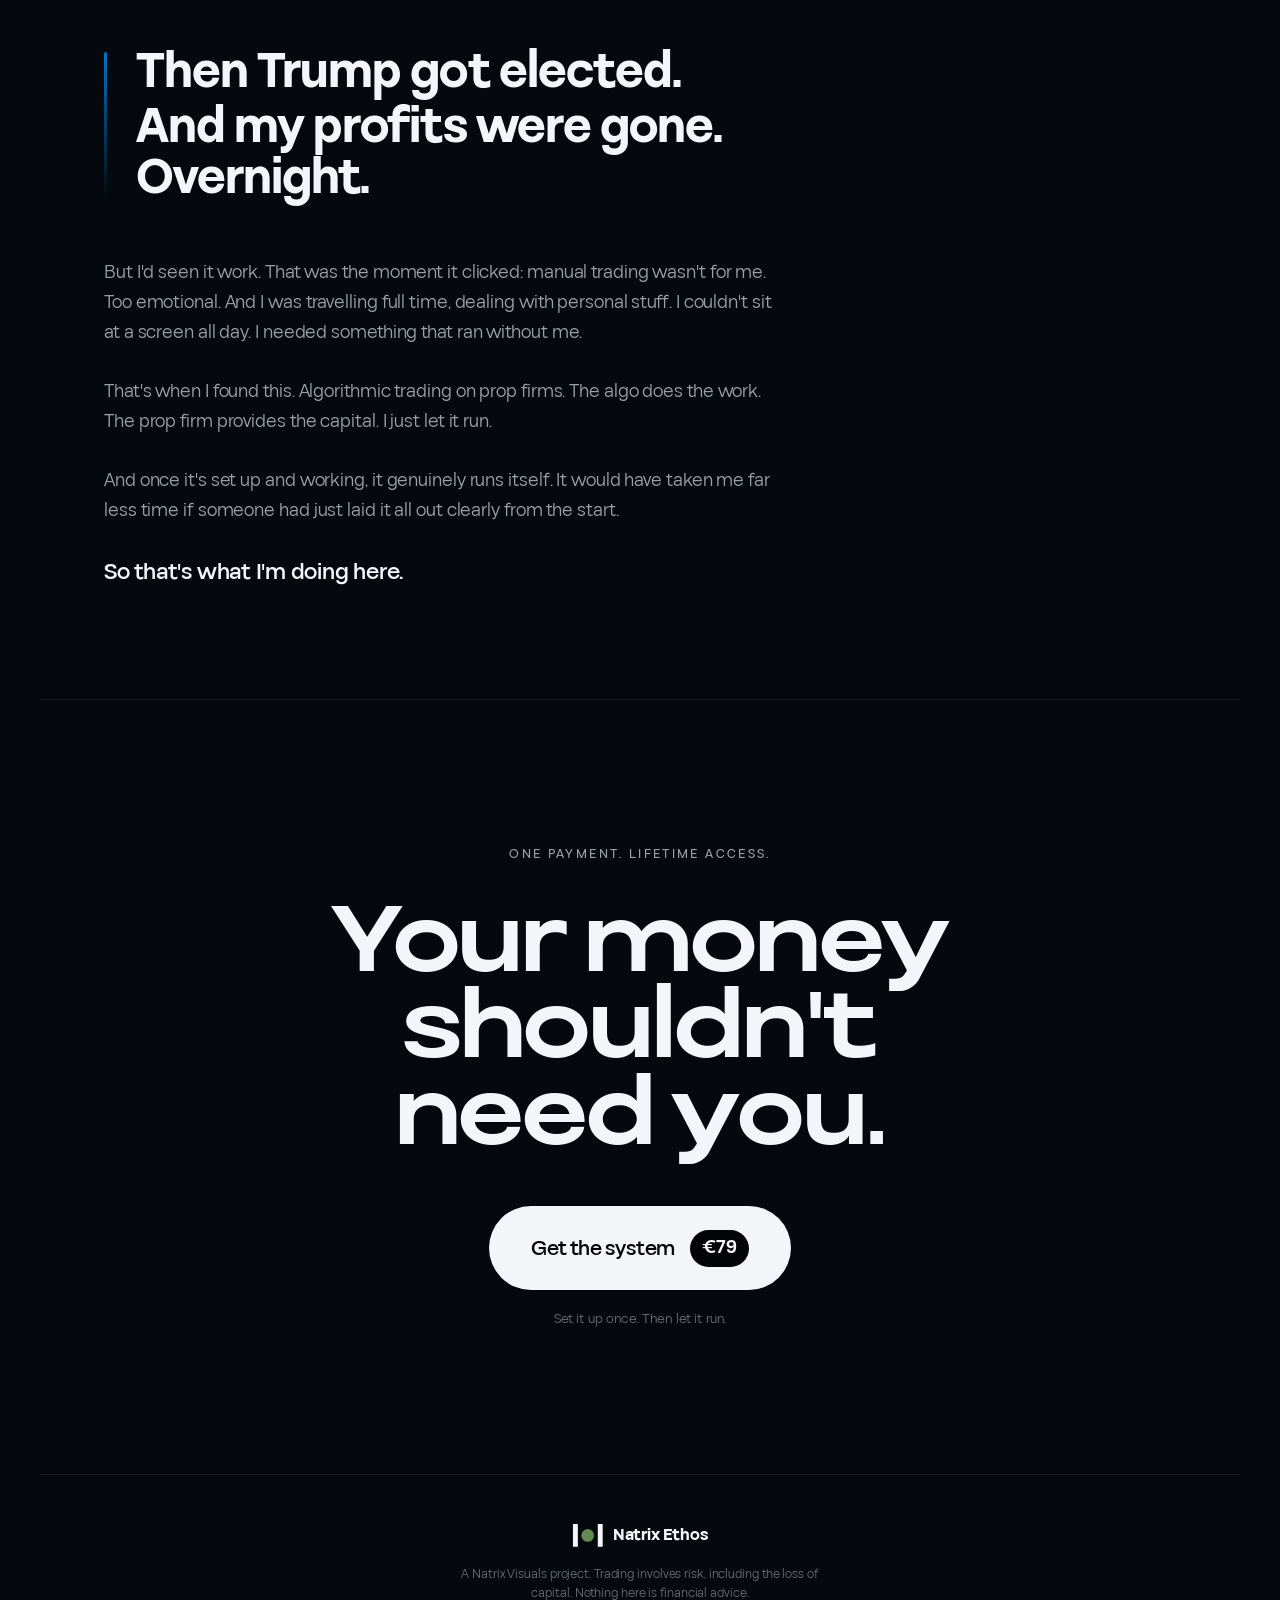
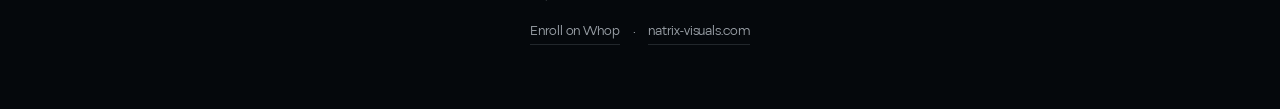
==== commit 19b1d313: "Add files via upload" ====
--- a/index.html
+++ b/index.html
@@ -3,18 +3,157 @@
 <head>
   <meta charset="UTF-8" />
   <meta name="viewport" content="width=device-width, initial-scale=1.0" />
-  <title>Natrix Ethos — Your money shouldn't need you.</title>
-  <meta name="description" content="A complete, honest course on automated trading. The algo trades, the prop firm provides the capital, you let it run. Built and tested by one human. No guru stuff." />
-
-  <meta property="og:title" content="Natrix Ethos — Your money shouldn't need you." />
-  <meta property="og:description" content="An automated trading system that runs on funded capital. No hype, no fake screenshots. Built and tested by someone who'll show you exactly how it works." />
+  <title>Automated Algo Trading Course for Beginners | Natrix Ethos</title>
+  <meta name="description" content="Learn automated algo trading from zero — no coding, no hype. A funded account provides the capital, the algorithm places the trades, you let it run. €79, lifetime access." />
+  <meta name="author" content="Jenny — Natrix Ethos" />
+  <meta name="robots" content="index, follow, max-image-preview:large" />
+  <meta name="keywords" content="automated trading for beginners, algo trading course, algorithmic trading, funded account trading, prop firm trading, learn trading from scratch, no-code trading, passive trading system" />
+
+  <!-- TODO(Jenny): confirm the live domain, then update canonical + all og:/schema URLs if it isn't natrix-ethos.com -->
+  <link rel="canonical" href="https://www.natrix-ethos.com/" />
+
+  <meta property="og:title" content="Automated Algo Trading Course for Beginners | Natrix Ethos" />
+  <meta property="og:description" content="Start from zero. A funded account provides the capital, the algorithm places the trades, you let it run. No coding, no hype, no fake screenshots. €79, lifetime access." />
   <meta property="og:type" content="website" />
+  <meta property="og:url" content="https://www.natrix-ethos.com/" />
+  <meta property="og:site_name" content="Natrix Ethos" />
+  <meta property="og:locale" content="en_US" />
+  <!-- TODO(Jenny): create a 1200×630 raster (JPG/PNG) preview and place it at /og-image.jpg — social/AI scrapers don't render SVG -->
+  <meta property="og:image" content="https://www.natrix-ethos.com/og-image.jpg" />
+  <meta property="og:image:width" content="1200" />
+  <meta property="og:image:height" content="630" />
+  <meta property="og:image:alt" content="Natrix Ethos — automated algo trading course for beginners" />
+
+  <meta name="twitter:card" content="summary_large_image" />
+  <meta name="twitter:title" content="Automated Algo Trading Course for Beginners | Natrix Ethos" />
+  <meta name="twitter:description" content="Start from zero. The algorithm trades, a funded account provides the capital, you let it run. No coding, no hype. €79, lifetime access." />
+  <meta name="twitter:image" content="https://www.natrix-ethos.com/og-image.jpg" />
+  <meta name="theme-color" content="#0b0f14" />
 
   <link rel="preconnect" href="https://whop.com" />
   <link rel="preload" href="fonts/Mosvita-Bold.woff2" as="font" type="font/woff2" crossorigin />
   <link rel="preload" href="fonts/Mosvita-Regular.woff2" as="font" type="font/woff2" crossorigin />
   <link rel="icon" href="NE-LOGO.svg" type="image/svg+xml" />
   <link rel="stylesheet" href="styles.css" />
+
+  <!-- Structured data: helps Google + AI answer engines (ChatGPT, Perplexity, AI Overviews) understand and cite the course -->
+  <script type="application/ld+json">
+  {
+    "@context": "https://schema.org",
+    "@graph": [
+      {
+        "@type": "Organization",
+        "@id": "https://www.natrix-ethos.com/#org",
+        "name": "Natrix Ethos",
+        "url": "https://www.natrix-ethos.com/",
+        "logo": "https://www.natrix-ethos.com/NE-LOGO.svg",
+        "parentOrganization": {
+          "@type": "Organization",
+          "name": "Natrix Visuals",
+          "url": "https://www.natrix-visuals.com"
+        },
+        "founder": { "@id": "https://www.natrix-ethos.com/#jenny" }
+      },
+      {
+        "@type": "Person",
+        "@id": "https://www.natrix-ethos.com/#jenny",
+        "name": "Jenny",
+        "description": "Builder and founder of Natrix Visuals who set up, ran, and stress-tested an automated algo trading system before teaching it.",
+        "url": "https://www.natrix-visuals.com",
+        "jobTitle": "Course creator"
+      },
+      {
+        "@type": "Course",
+        "@id": "https://www.natrix-ethos.com/#course",
+        "name": "Natrix Ethos — Automated Algo Trading Course for Beginners",
+        "description": "A complete, honest, beginner-friendly course on automated algorithmic trading. Learn how a funded (prop firm) account provides the capital, how a pre-built algorithm places the trades automatically, and how to run and scale the system — with no coding, no advanced math, and no prior trading experience required.",
+        "url": "https://www.natrix-ethos.com/",
+        "inLanguage": "en",
+        "educationalLevel": "Beginner",
+        "teaches": [
+          "What automated trading is, in plain language",
+          "How funded (prop firm) accounts work and how to get one",
+          "Loading and reading pre-built trading strategies",
+          "Connecting signals to automated execution",
+          "Going live and managing risk",
+          "Scaling across multiple funded accounts"
+        ],
+        "about": ["Automated trading", "Algorithmic trading", "Prop firm trading", "Funded accounts"],
+        "provider": { "@id": "https://www.natrix-ethos.com/#org" },
+        "instructor": { "@id": "https://www.natrix-ethos.com/#jenny" },
+        "isAccessibleForFree": false,
+        "offers": {
+          "@type": "Offer",
+          "price": "79",
+          "priceCurrency": "EUR",
+          "category": "Paid",
+          "availability": "https://schema.org/InStock",
+          "url": "https://whop.com/natrix-ethos/natrix-ethos/"
+        },
+        "hasCourseInstance": {
+          "@type": "CourseInstance",
+          "courseMode": "Online",
+          "courseWorkload": "PT1H",
+          "instructor": { "@id": "https://www.natrix-ethos.com/#jenny" }
+        }
+      },
+      {
+        "@type": "FAQPage",
+        "@id": "https://www.natrix-ethos.com/#faq",
+        "mainEntity": [
+          {
+            "@type": "Question",
+            "name": "Do I need my own money to trade?",
+            "acceptedAnswer": {
+              "@type": "Answer",
+              "text": "Not your own trading capital, no. You trade on a funded account that a prop firm provides. Your own cost is the small entry fee for their evaluation, plus the one-time €79 for this course."
+            }
+          },
+          {
+            "@type": "Question",
+            "name": "Do I need to know how to code?",
+            "acceptedAnswer": {
+              "@type": "Answer",
+              "text": "No. You're given working, pre-built strategies. The course teaches you to set them up, read the data, and connect the pieces. There's no coding and no advanced math anywhere in it."
+            }
+          },
+          {
+            "@type": "Question",
+            "name": "How much time does it take to run?",
+            "acceptedAnswer": {
+              "@type": "Answer",
+              "text": "Setting it up is the main effort, and the course walks you through every step. After that it's minutes a day — roughly a daily check-in, not hours at a screen."
+            }
+          },
+          {
+            "@type": "Question",
+            "name": "Is this actually automated, or do I place trades?",
+            "acceptedAnswer": {
+              "@type": "Answer",
+              "text": "It's genuinely automated. The strategy fires a signal, the execution layer places the trade, and it lands in your funded account. You don't place a single trade by hand."
+            }
+          },
+          {
+            "@type": "Question",
+            "name": "What if I lose money or blow an account?",
+            "acceptedAnswer": {
+              "@type": "Answer",
+              "text": "It can happen, and the course addresses it directly. You'll learn the risk settings and account protections that keep losses contained, and why losing days are a normal part of the process rather than a failure."
+            }
+          },
+          {
+            "@type": "Question",
+            "name": "What exactly do I get for €79?",
+            "acceptedAnswer": {
+              "@type": "Answer",
+              "text": "Lifetime access to the full course: every step from foundations to scaling, real walkthroughs rather than theory, and the troubleshooting reference. One payment, no subscription."
+            }
+          }
+        ]
+      }
+    ]
+  }
+  </script>
 </head>
 <body>
   <a class="skip-link" href="#story">Skip to the story</a>
@@ -54,13 +193,14 @@
     <!-- 1. HERO -->
     <section class="hero" aria-labelledby="hero-h">
       <div class="hero__text">
-        <p class="kicker reveal">Natrix Ethos &nbsp;·&nbsp; Algo Trading</p>
+        <p class="kicker reveal">Natrix Ethos &nbsp;·&nbsp; Algo Trading for Beginners</p>
         <h1 class="hero__title reveal" id="hero-h">
           Your money<br />shouldn't<br />need you.
         </h1>
         <p class="hero__sub reveal">
-          An automated trading system that runs on funded capital. The algo trades,
-          the prop firm provides the money, you let it run. No guru stuff. No fake
+          A beginner-friendly automated trading system that runs on funded capital.
+          Start from zero, even if you've never traded before. The algo trades, the
+          prop firm provides the money, you let it run. No guru stuff. No fake
           screenshots. Built and tested by someone who'll show you exactly how it works.
         </p>
         <div class="hero__cta reveal">
@@ -161,9 +301,9 @@
           <span class="noise-chip" style="--x:66%; --y:62%; --r:-7deg;  --d:0.9s">guru signals</span>
           <span class="noise-chip" style="--x:20%; --y:86%; --r:4deg;   --d:2.1s">win rate 92%</span>
           <span class="noise-chip" style="--x:55%; --y:86%; --r:-3deg;  --d:1.6s">liquidity grab</span>
-          <span class="noise-chip" style="--x:84%; --y:10%; --r:8deg;   --d:3.1s">scalping</span>
-          <span class="noise-chip" style="--x:86%; --y:74%; --r:-5deg;  --d:2.5s">news spike</span>
-          <span class="noise-chip" style="--x:80%; --y:48%; --r:5deg;   --d:1.2s">EA v4.2</span>
+          <span class="noise-chip" style="--x:80%; --y:10%; --r:8deg;   --d:3.1s">scalping</span>
+          <span class="noise-chip" style="--x:78%; --y:74%; --r:-5deg;  --d:2.5s">news spike</span>
+          <span class="noise-chip" style="--x:74%; --y:48%; --r:5deg;   --d:1.2s">EA v4.2</span>
         </div>
 
         <div class="filter__bar" aria-hidden="true">
@@ -191,6 +331,12 @@
     <section class="band" id="how" aria-labelledby="how-h">
       <p class="kicker reveal">How it actually works</p>
       <h2 class="display reveal" id="how-h">Three pieces.<br />You place zero trades.</h2>
+
+      <p class="lede reveal">
+        New to this? Automated trading — also called algorithmic or "algo" trading — means
+        a pre-built program places trades for you based on fixed rules. No manual clicking,
+        no emotion, no sitting at a screen. Here it runs in three pieces.
+      </p>
 
       <div class="pipeline reveal" role="img" aria-label="The signal flows from the strategy, to the execution layer, to your funded account. You never place a trade by hand.">
         <svg class="pipeline__svg" viewBox="0 0 900 200" preserveAspectRatio="xMidYMid meet" aria-hidden="true">
@@ -387,14 +533,20 @@
 
         <div class="discord__body">
           <aside class="discord__rail" aria-hidden="true">
-            <span class="dc-chan"># welcome</span>
-            <span class="dc-chan dc-chan--active"># questions</span>
-            <span class="dc-chan"># wins</span>
-            <span class="dc-chan"># setup-help</span>
+            <span class="dc-chan"># 👋-welcome</span>
+            <span class="dc-chan"># ⚠️-rules</span>
+            <span class="dc-chan"># 📣-announcements</span>
+            <span class="dc-chan"># 🛰️-start-here</span>
+            <span class="dc-cat">📈 Trading</span>
+            <span class="dc-chan dc-chan--active"># 💬-general</span>
+            <span class="dc-chan"># 🧠-strategy-chat</span>
+            <span class="dc-chan"># 🏦-prop-firm-chat</span>
+            <span class="dc-chan"># 📦-learnings</span>
+            <span class="dc-chan"># 🎏-wins</span>
           </aside>
 
           <div class="discord__chat">
-            <p class="discord__channelhead" aria-hidden="true"># questions</p>
+            <p class="discord__channelhead" aria-hidden="true"># 💬-general</p>
             <div class="dc-msgs">
               <article class="dc-msg">
                 <span class="dc-msg__av" style="--c: oklch(0.60 0.13 250)" aria-hidden="true">M</span>
--- a/styles.css
+++ b/styles.css
@@ -470,8 +470,9 @@
   display: flex; flex-direction: column; gap: 0.2rem; padding: 0.9rem 0.7rem;
   border-right: 1px solid var(--line-soft); background: oklch(0.105 0.012 250 / 0.6);
 }
-.dc-chan { font-size: 0.84rem; color: var(--ink-faint); padding: 0.42em 0.7em; border-radius: 7px; white-space: nowrap; }
+.dc-chan { font-size: 0.82rem; color: var(--ink-faint); padding: 0.36em 0.7em; border-radius: 7px; white-space: nowrap; }
 .dc-chan--active { color: var(--ink); background: oklch(0.20 0.013 250); }
+.dc-cat { font-size: 0.64rem; font-weight: 700; text-transform: uppercase; letter-spacing: 0.08em; color: var(--ink-faint); padding: 0.85em 0.7em 0.25em; }
 
 .discord__chat { display: flex; flex-direction: column; gap: 1rem; padding: clamp(1rem, 2.5vw, 1.4rem); }
 .discord__channelhead { font-size: 0.84rem; font-weight: 700; color: var(--ink-mute); padding-bottom: 0.7rem; border-bottom: 1px solid var(--line-soft); }
@@ -701,7 +702,7 @@
   transition: transform 0.2s var(--ease), border-color 0.2s var(--ease);
 }
 .cal-day__n { font-size: var(--step-kicker); text-transform: uppercase; letter-spacing: 0.12em; font-weight: 600; color: var(--ink-mute); }
-.cal-day__pnl { font-weight: 700; font-size: clamp(1rem, 0.8rem + 1vw, 1.6rem); letter-spacing: -0.01em; }
+.cal-day__pnl { font-weight: 700; font-size: clamp(1rem, 0.8rem + 1vw, 1.6rem); letter-spacing: -0.02em; white-space: nowrap; }
 .cal-day--win { background: oklch(0.22 0.05 160 / 0.5); border-color: oklch(0.42 0.07 160); }
 .cal-day--win .cal-day__pnl { color: var(--win); }
 .cal-day--loss { background: oklch(0.20 0.055 26 / 0.5); border-color: oklch(0.44 0.09 28); }
@@ -725,8 +726,9 @@
 }
 @media (max-width: 560px) {
   .calendar__week { gap: 5px; }
-  .cal-day { min-height: clamp(74px, 22vw, 112px); gap: 0.3em; }
-  .cal-day__pnl { font-size: clamp(0.82rem, 0.5rem + 2.4vw, 1.1rem); }
+  .cal-day { min-height: clamp(60px, 16vw, 92px); gap: 0.3em; padding: clamp(0.5rem, 1.6vw, 0.85rem) 0.25rem; }
+  .cal-day__n { font-size: 0.62rem; }
+  .cal-day__pnl { font-size: clamp(0.72rem, 0.42rem + 1.9vw, 1rem); }
 }
 
 /* ---------- Who it's for ---------- */
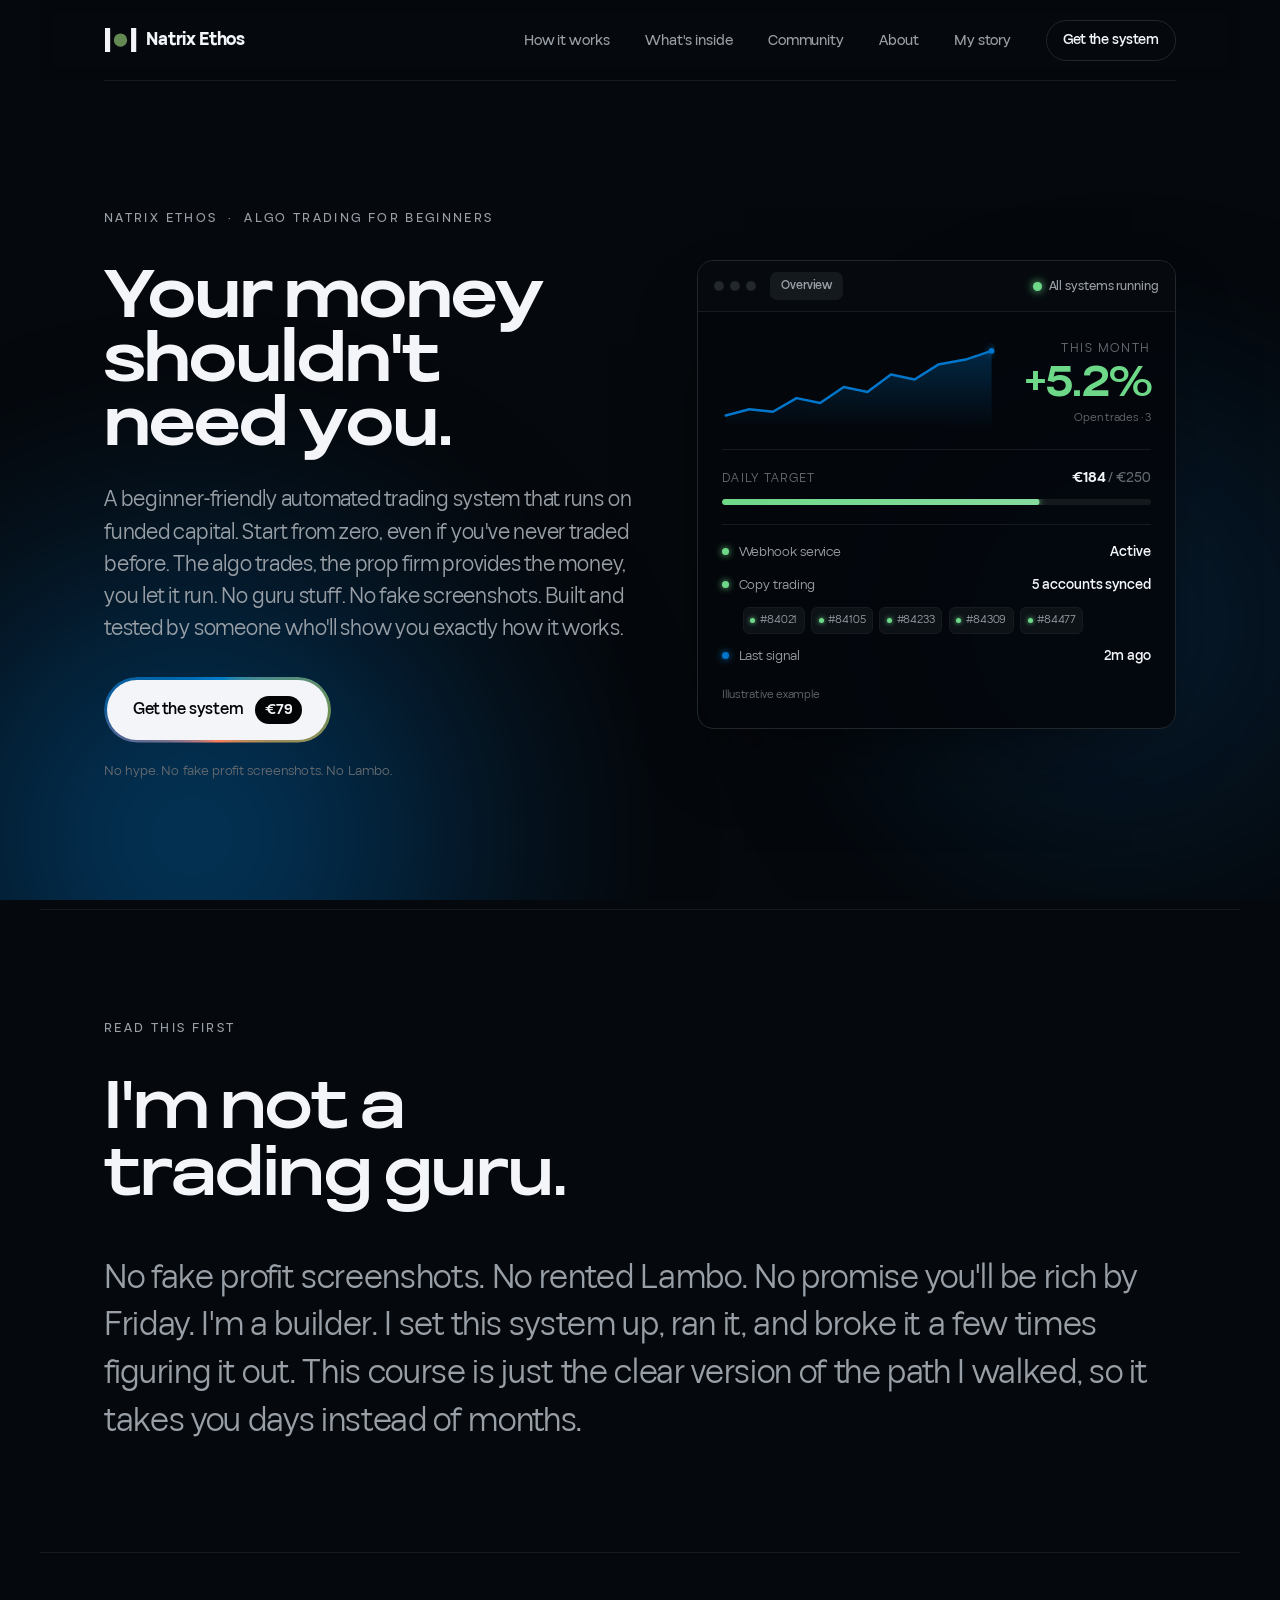
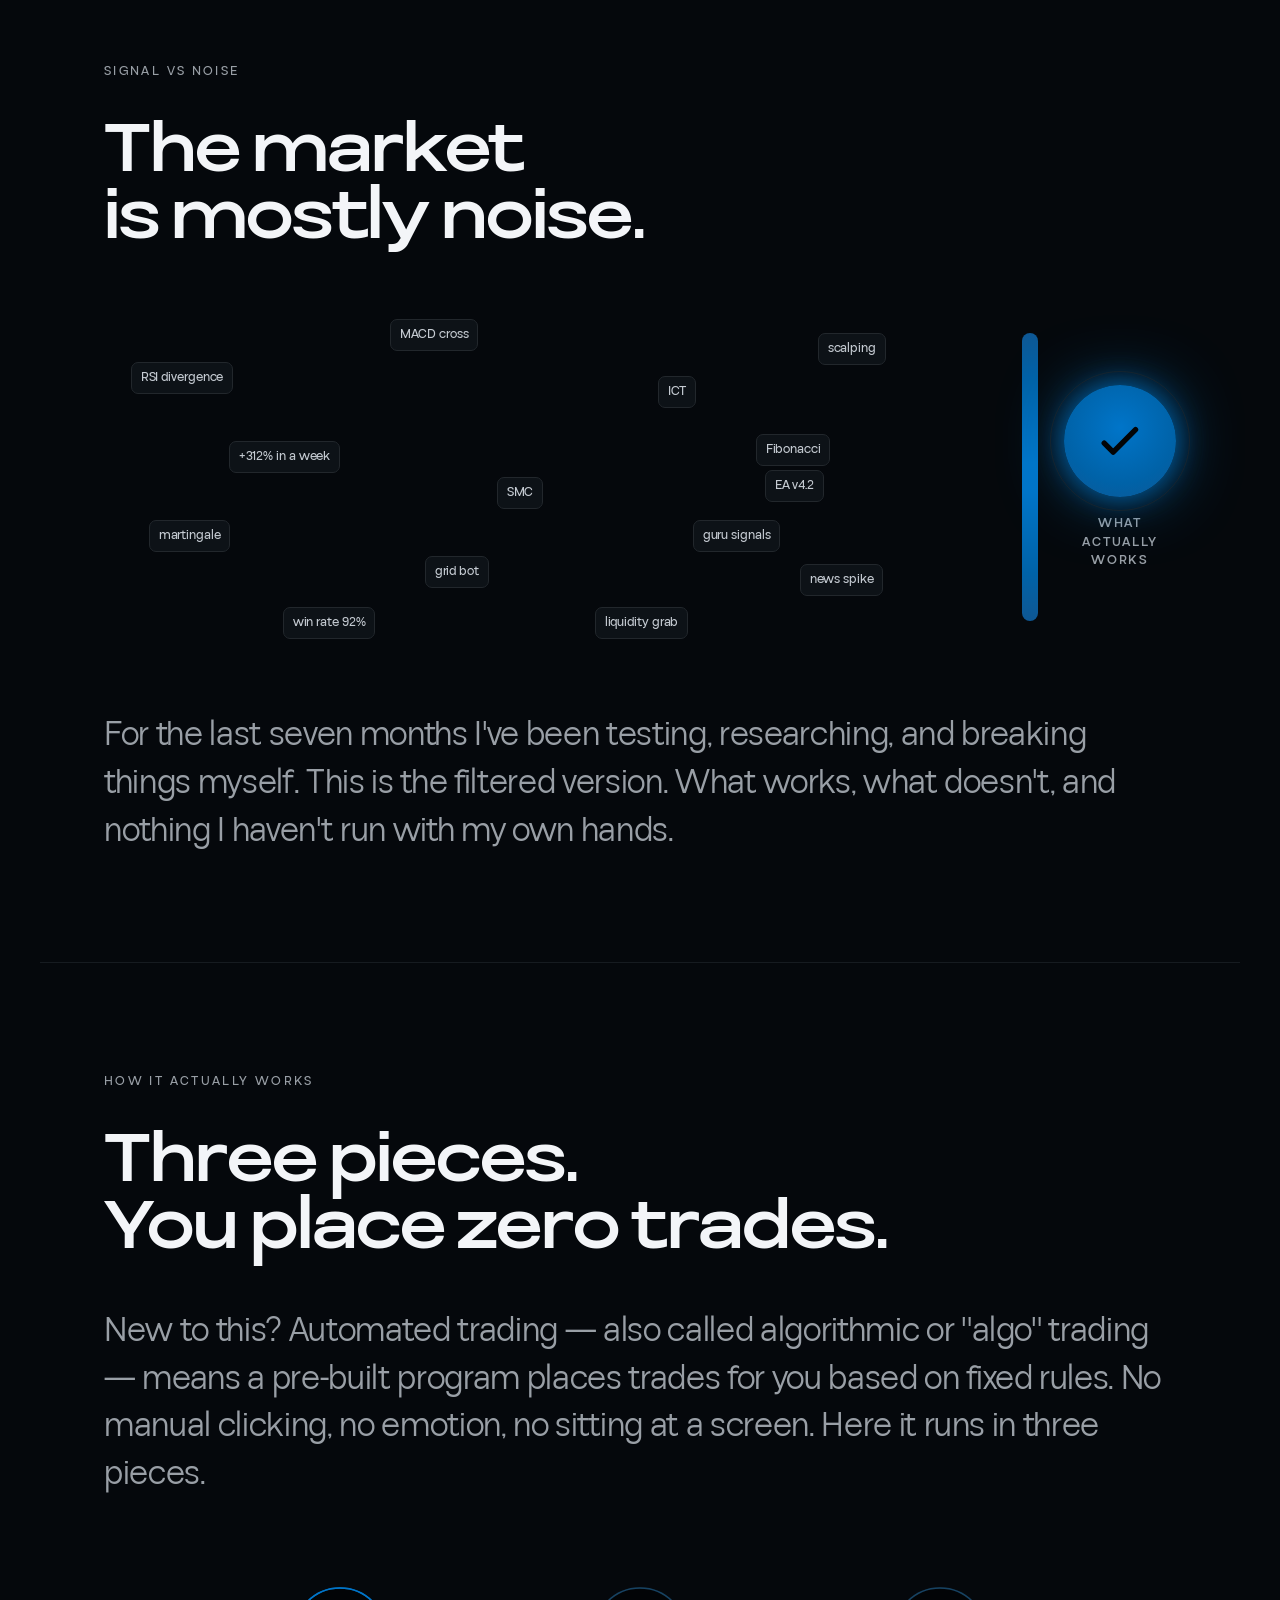
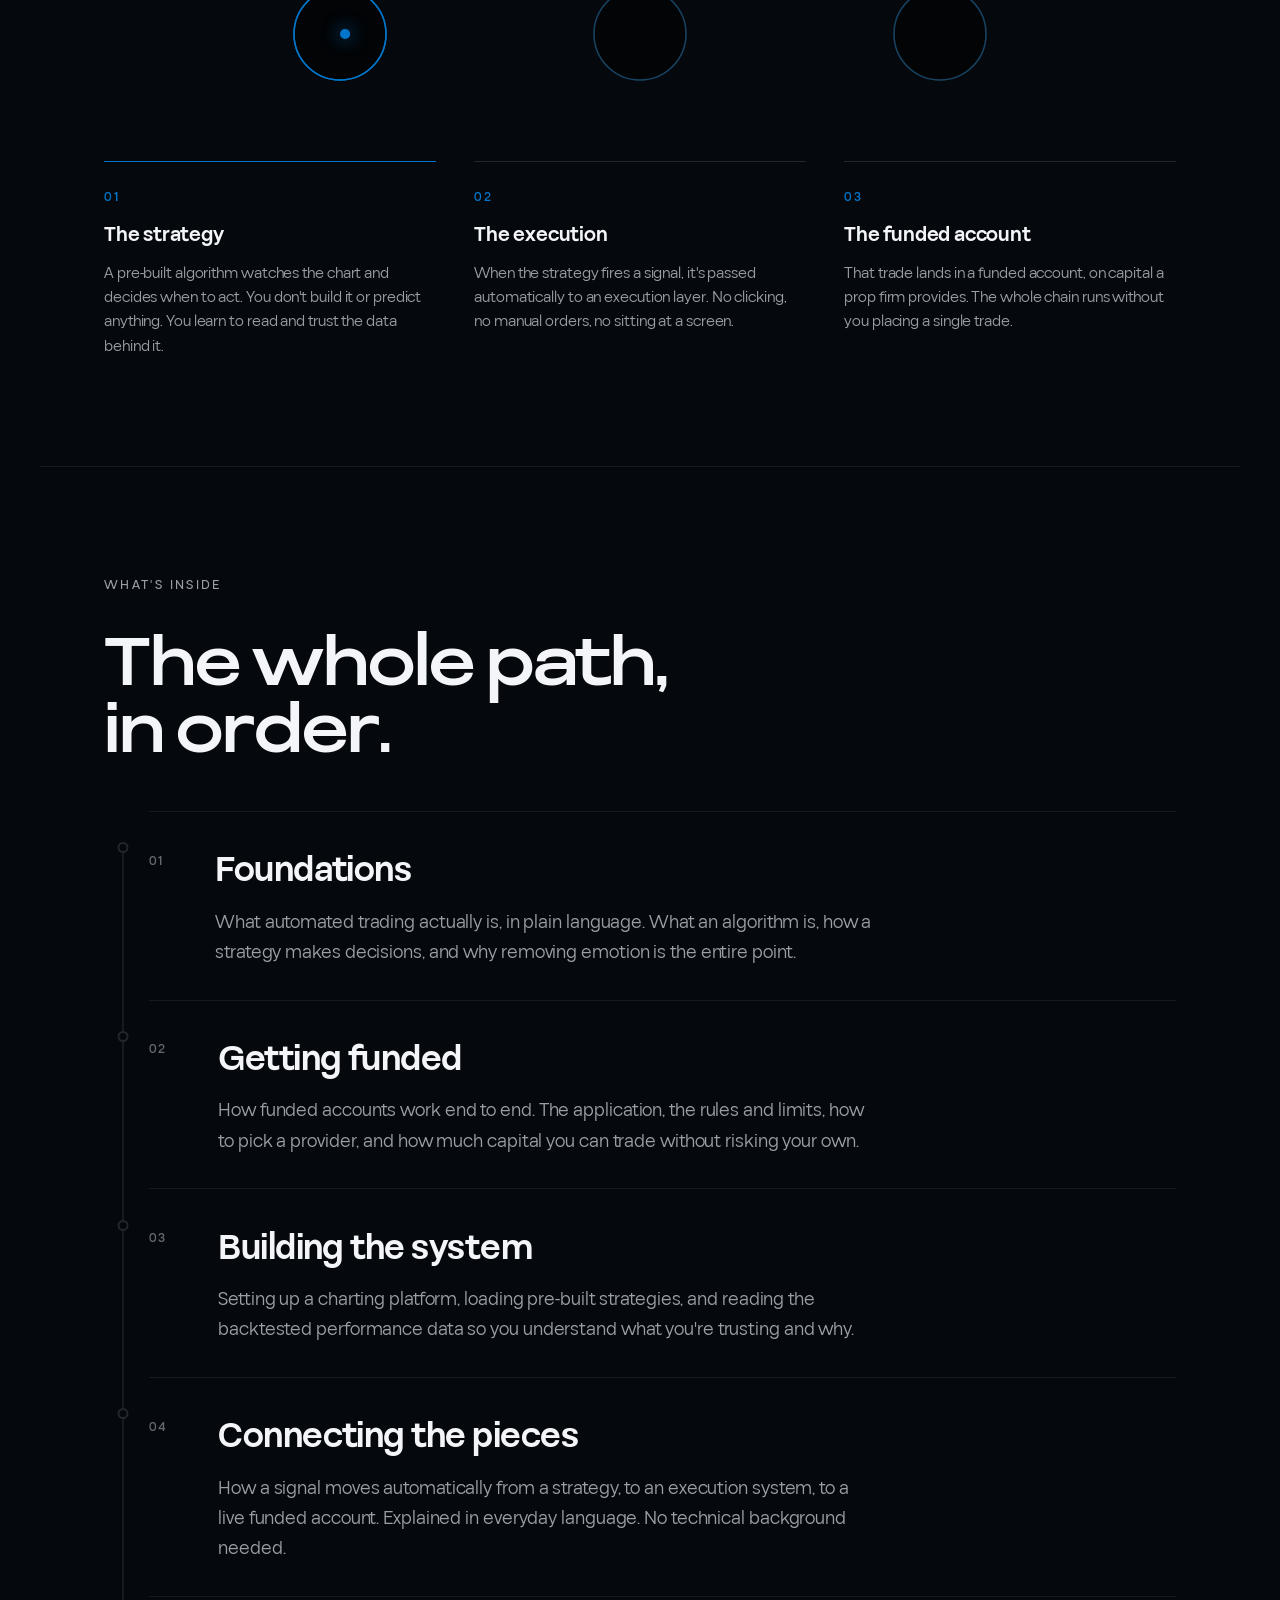
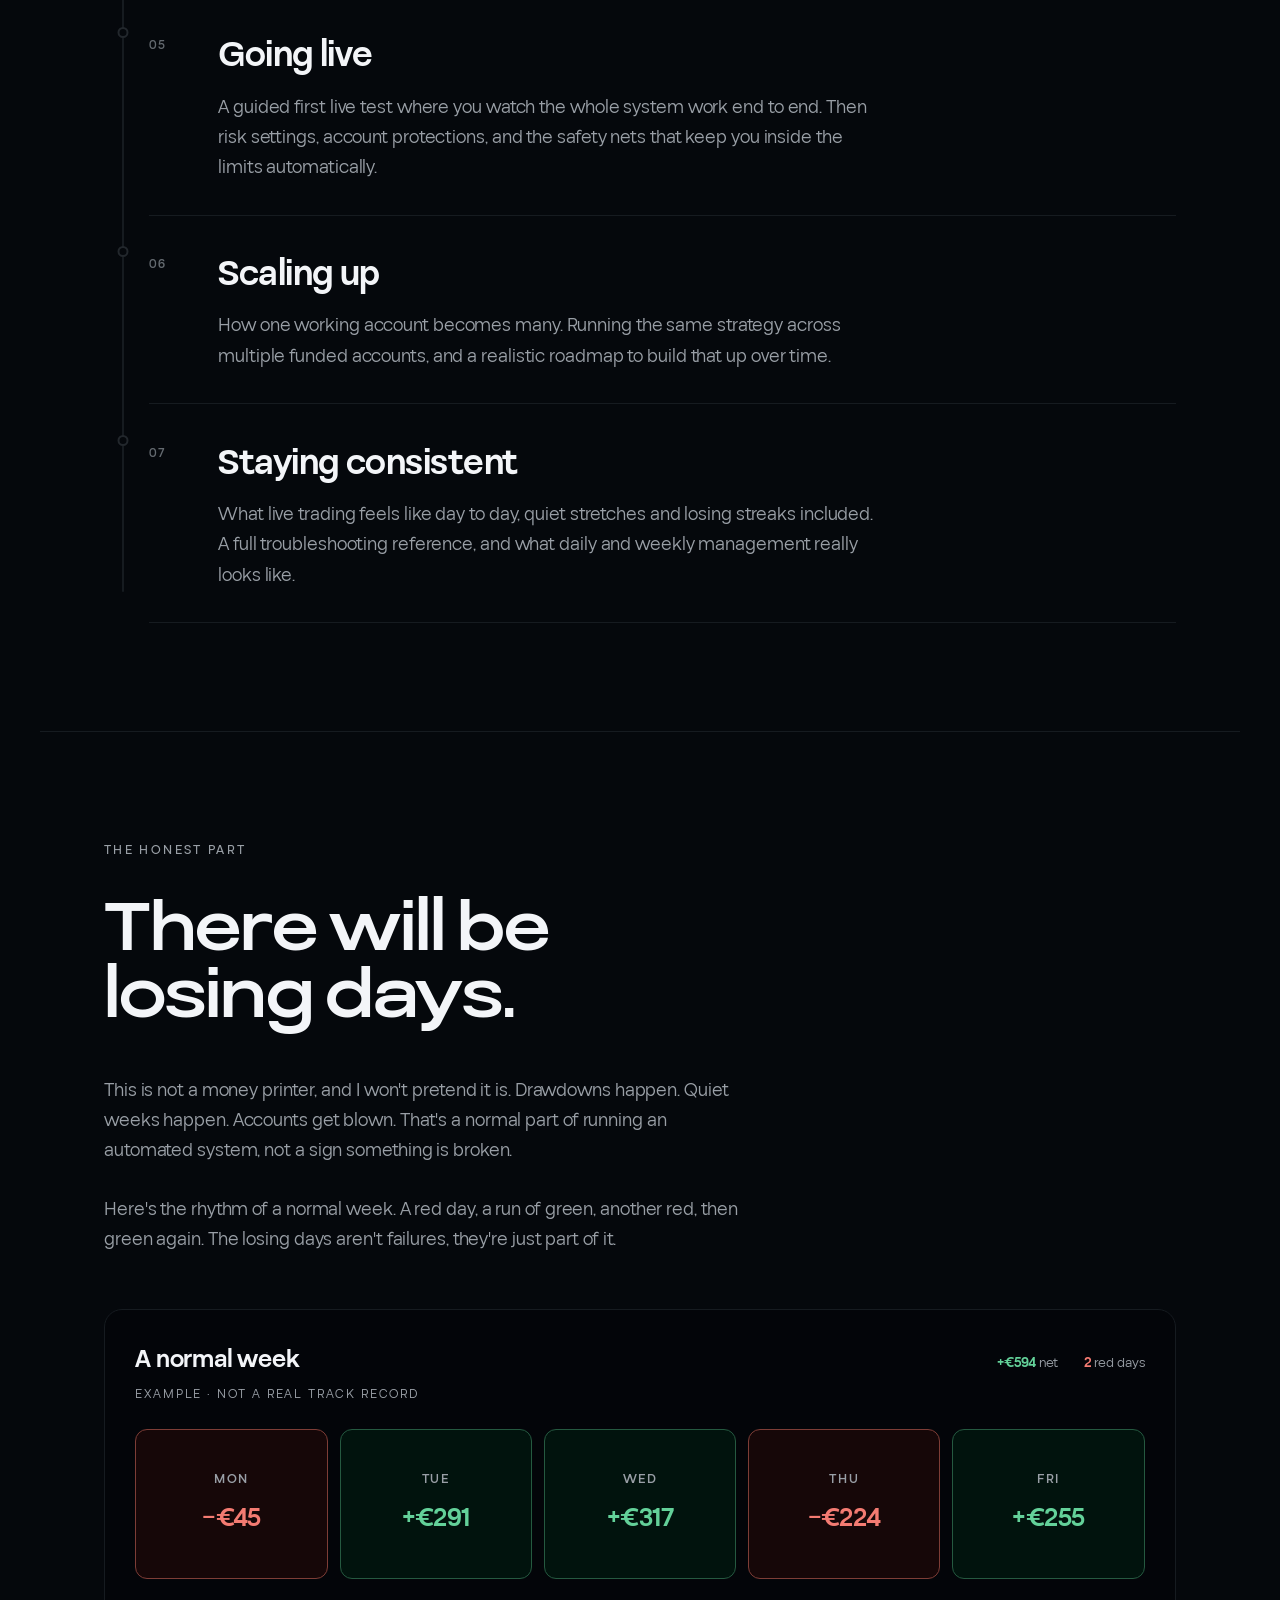
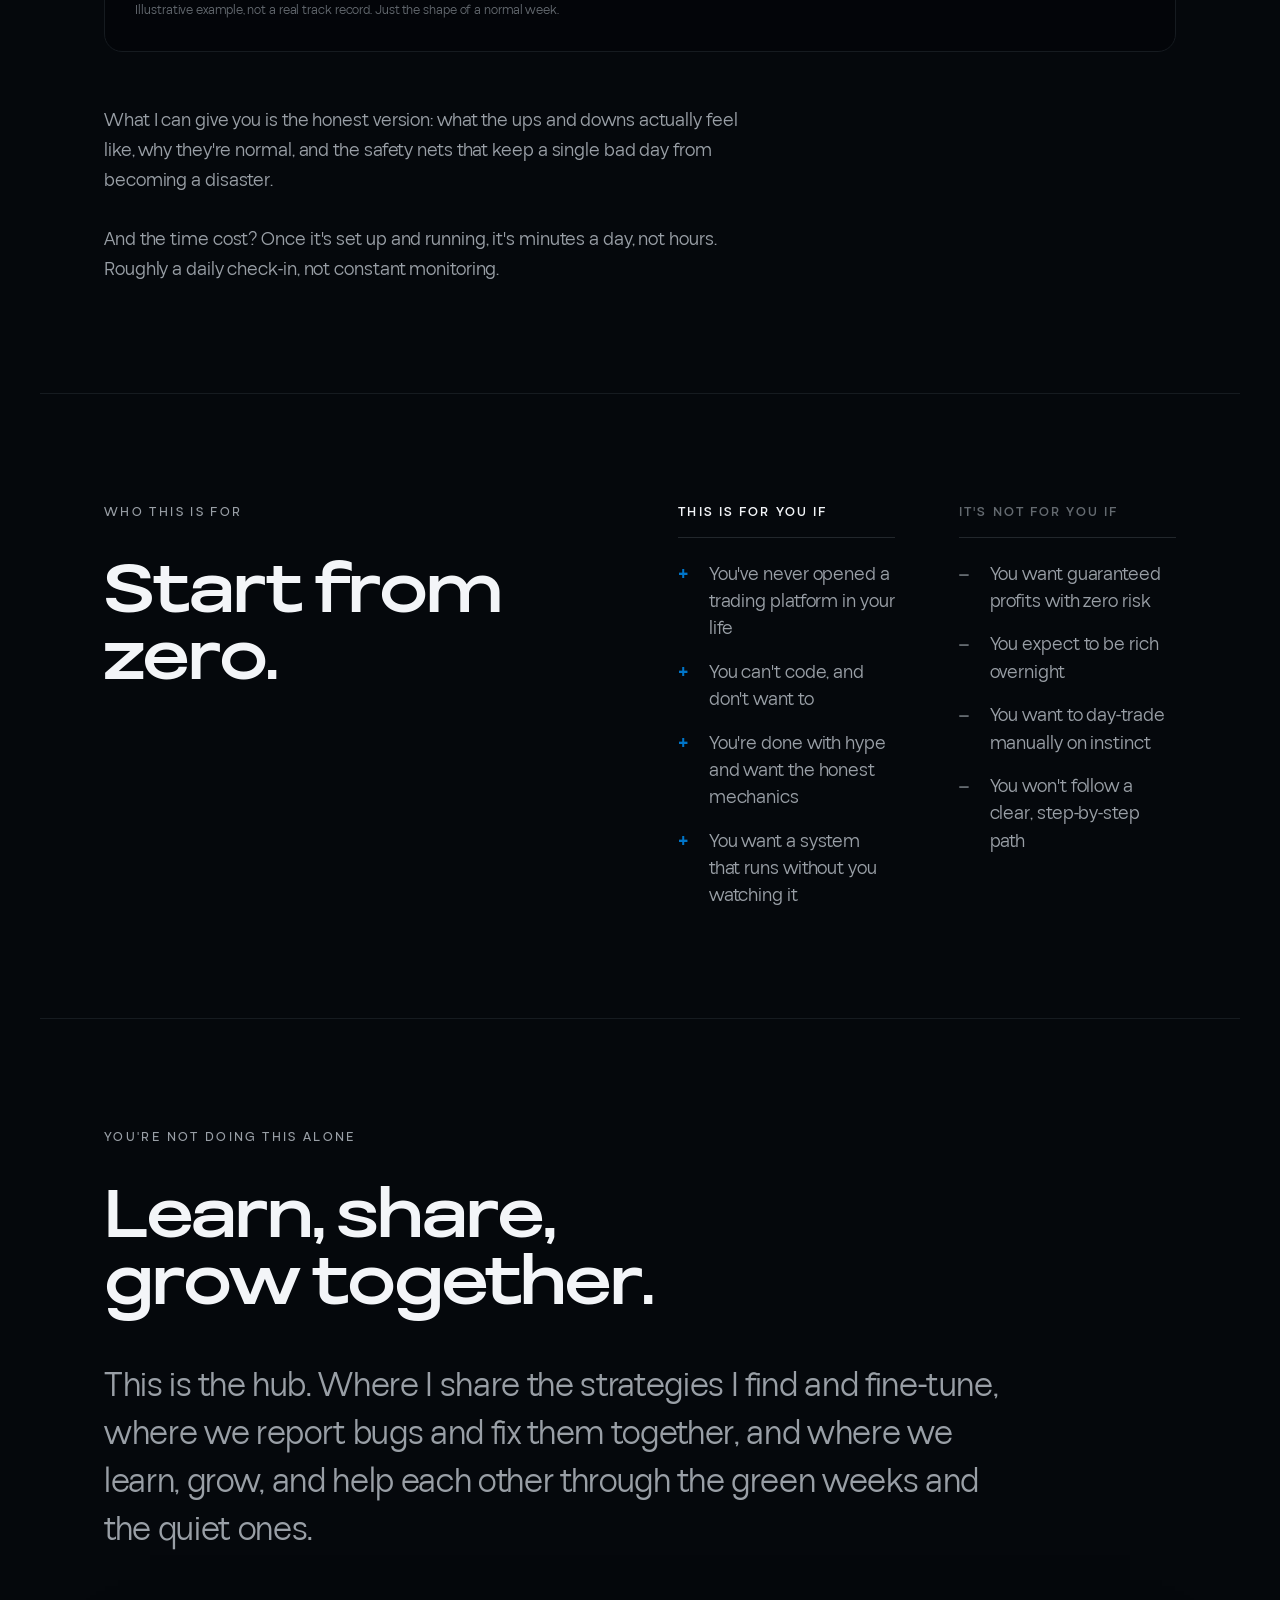
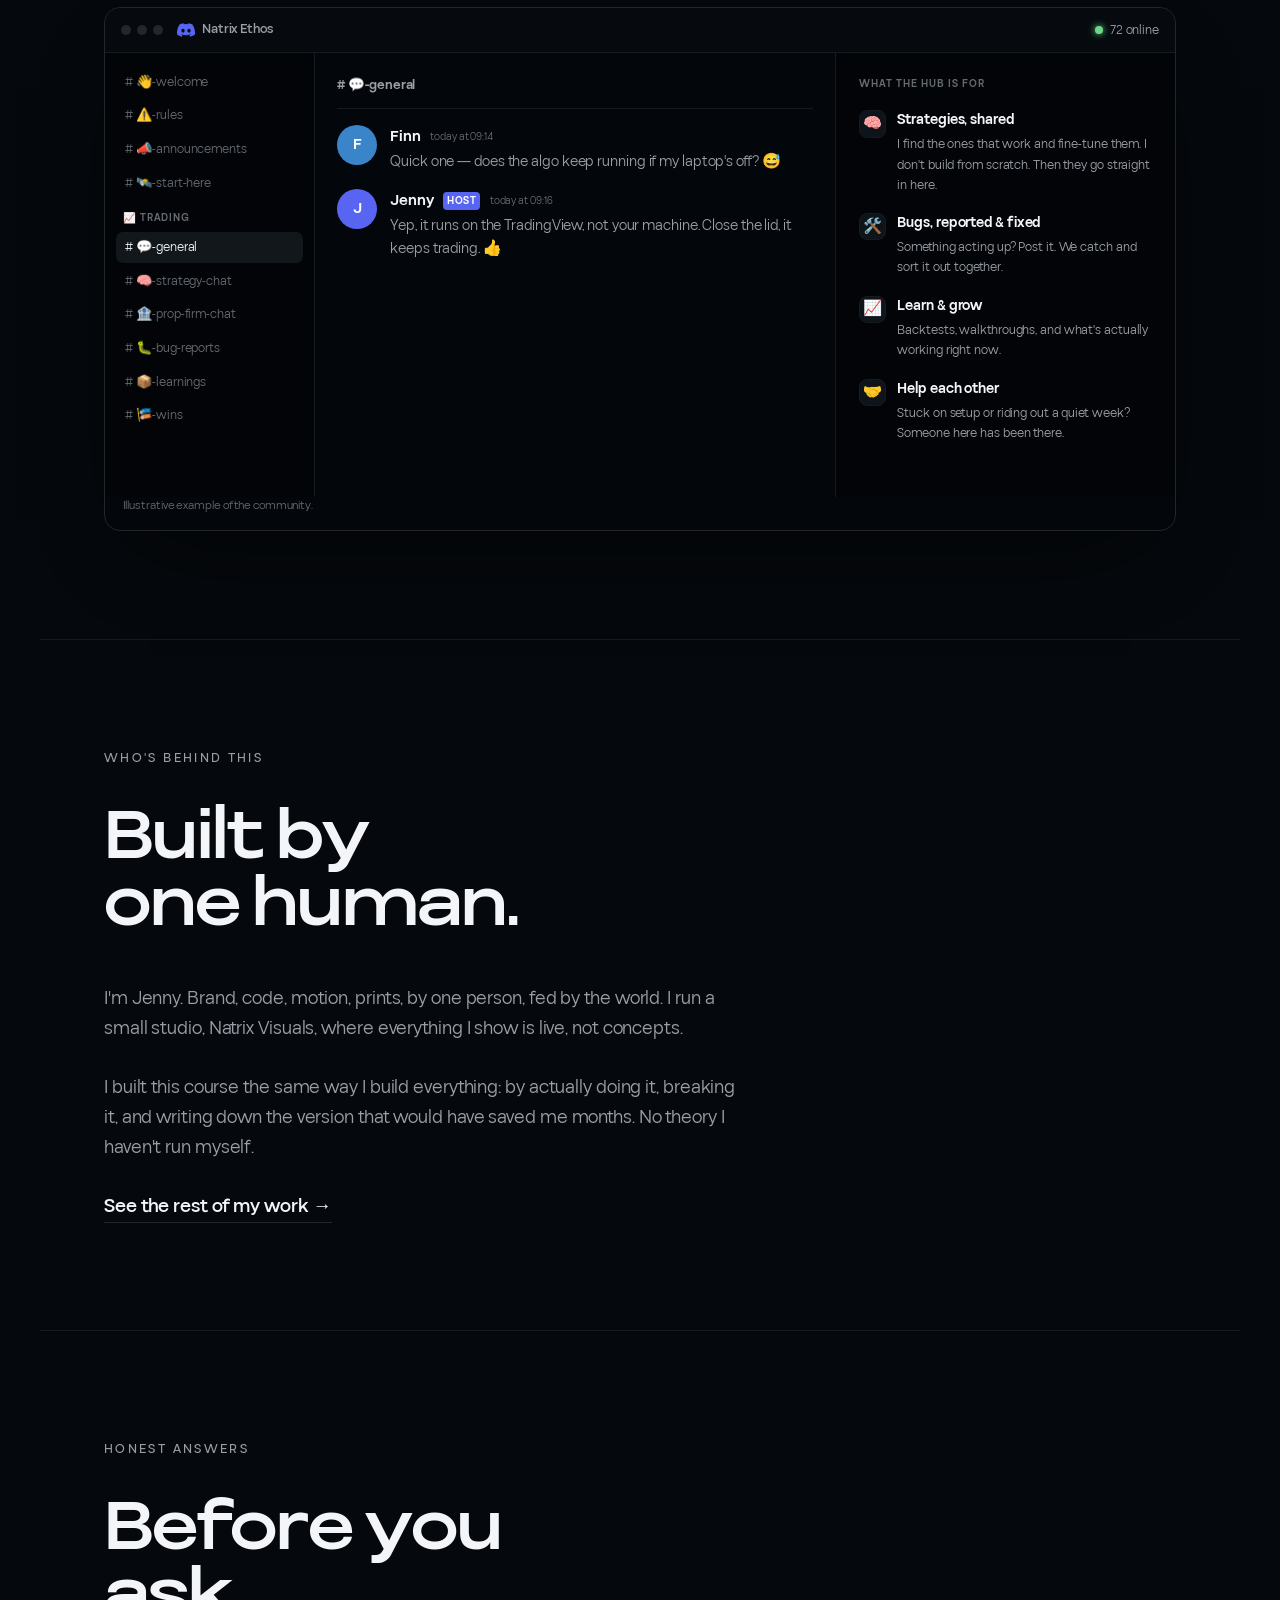
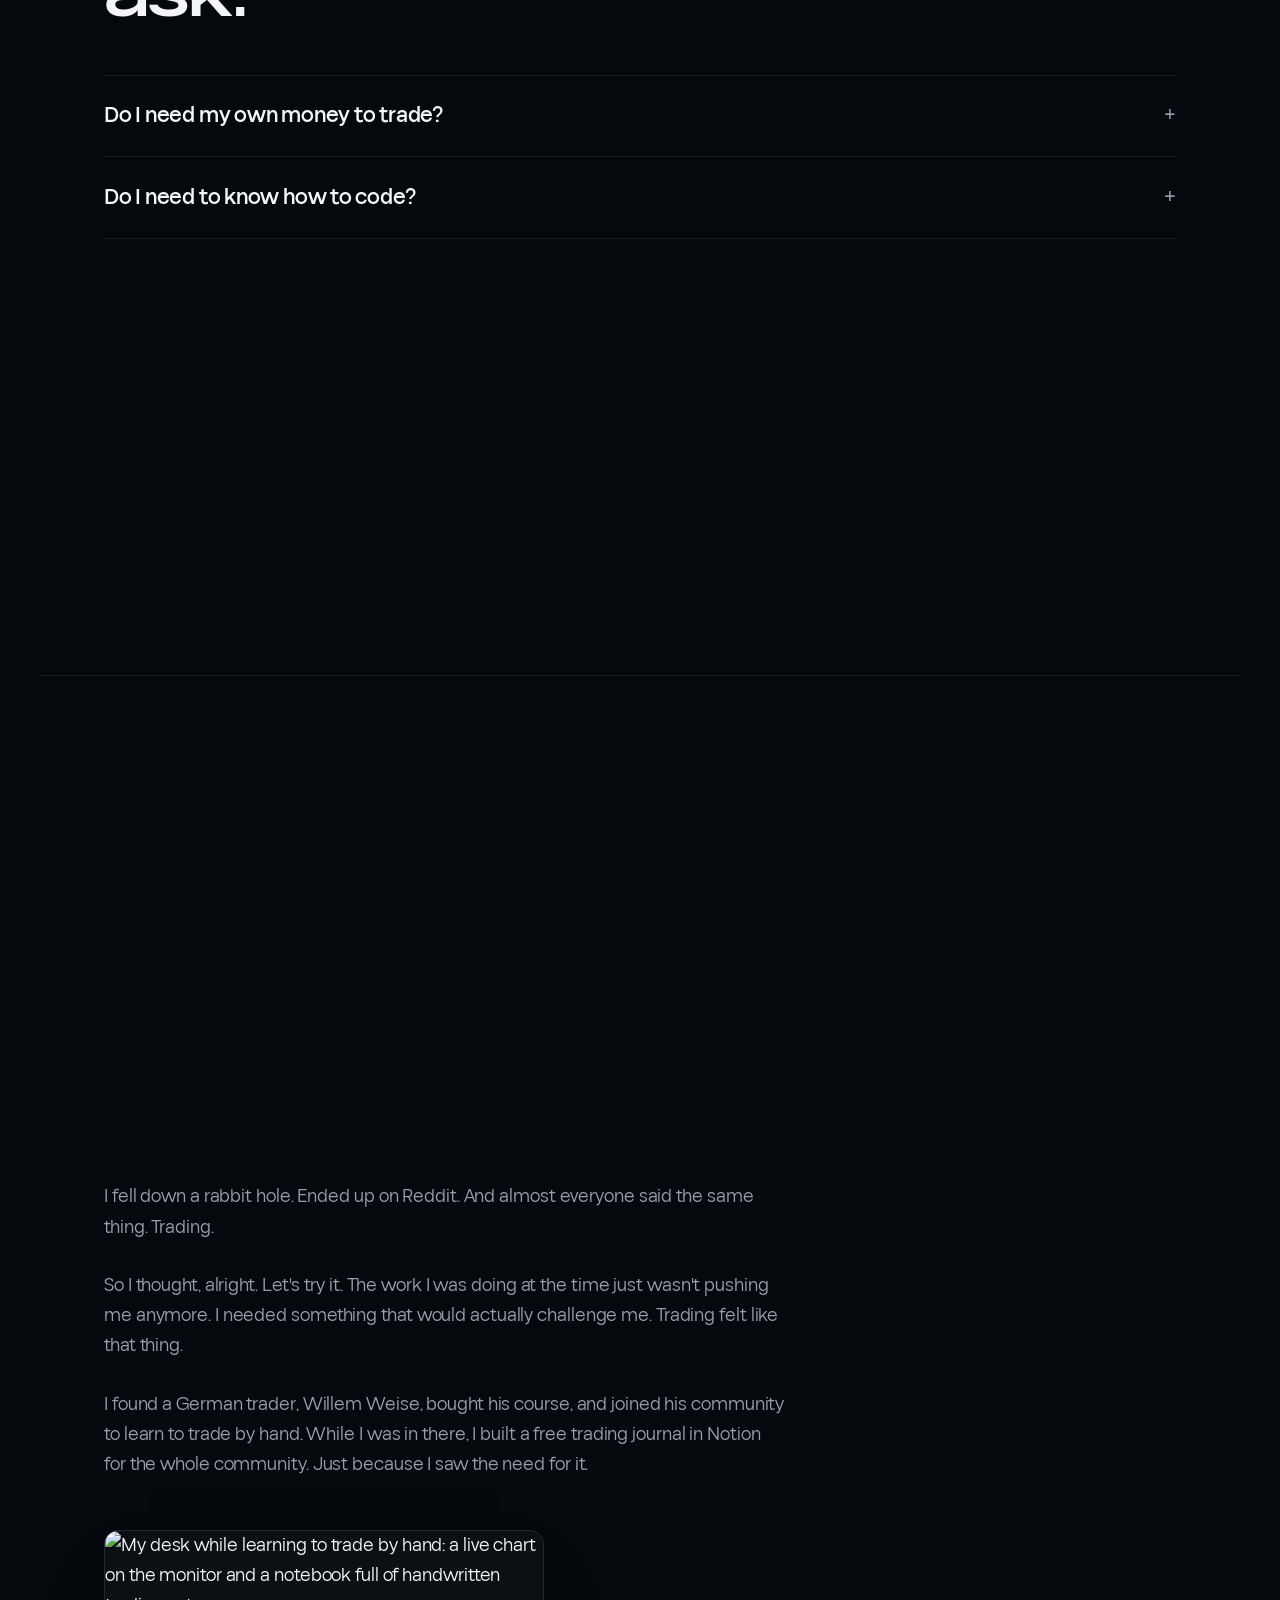
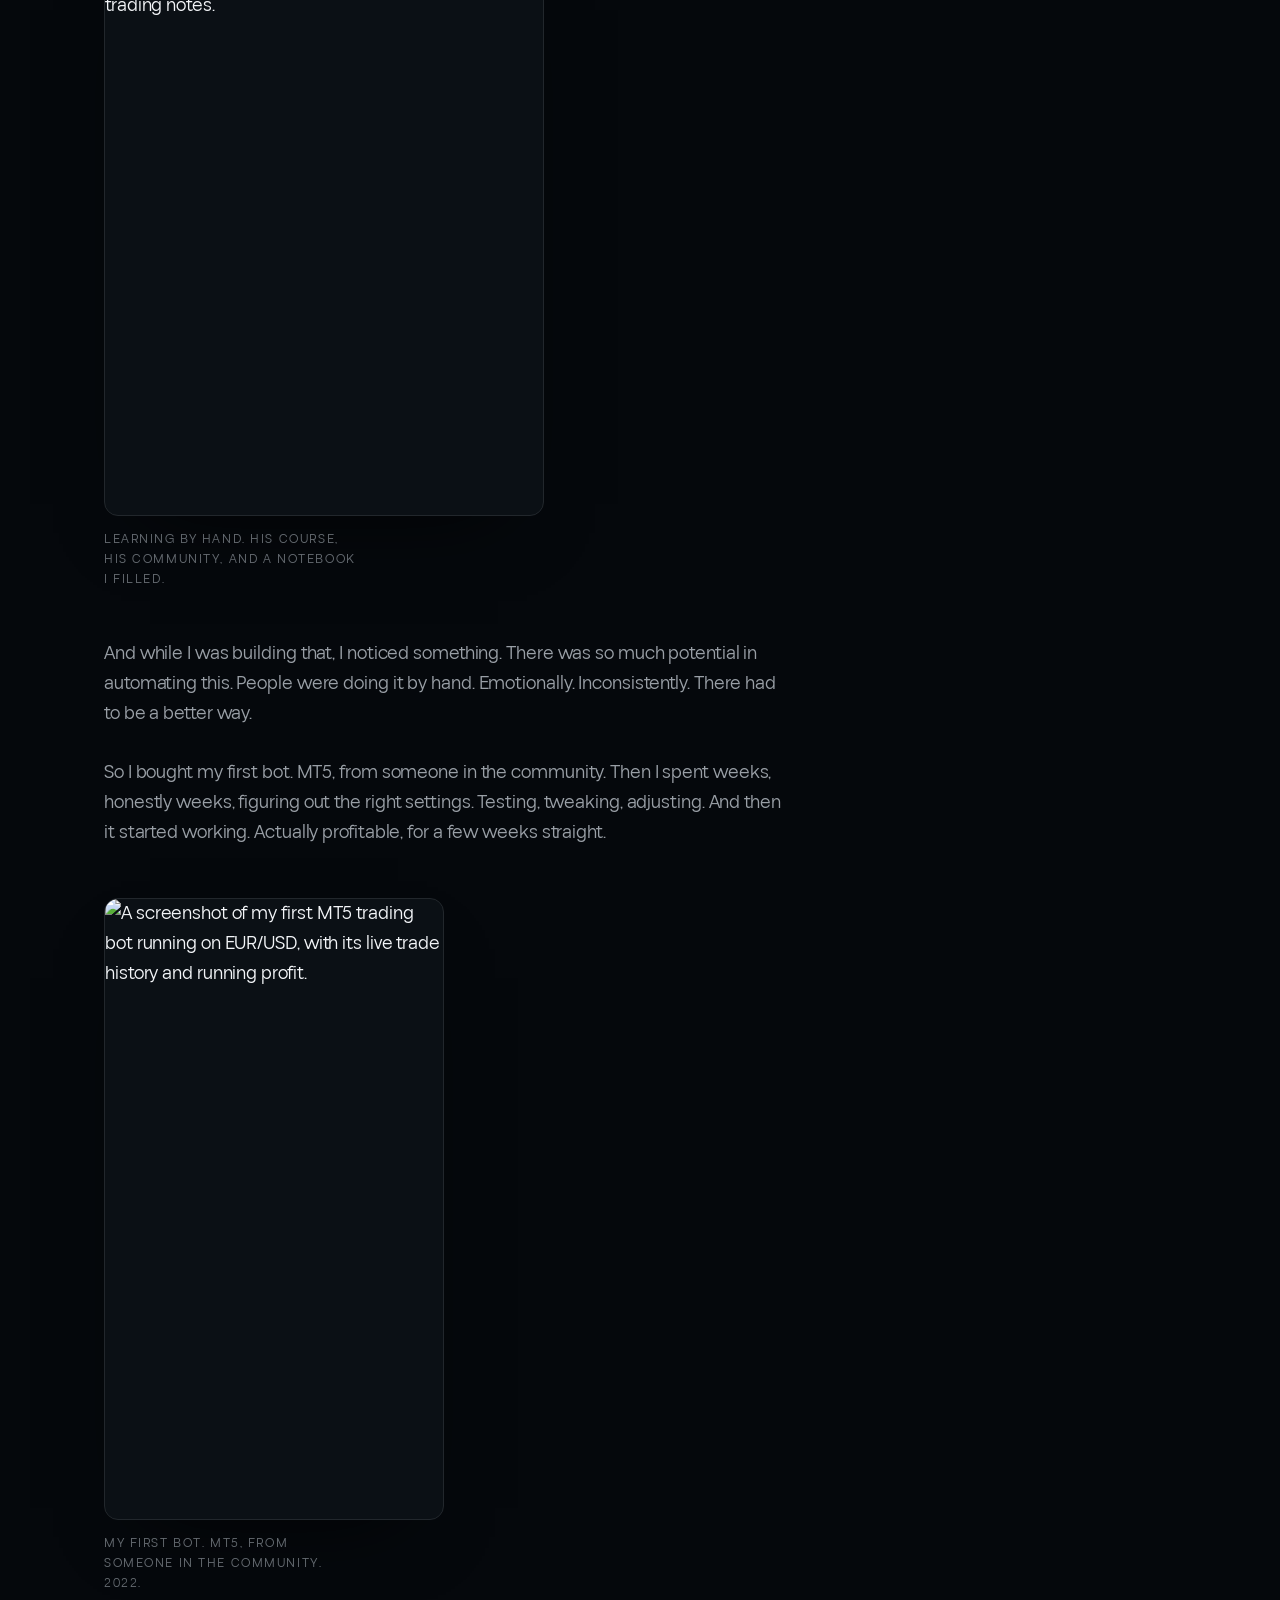
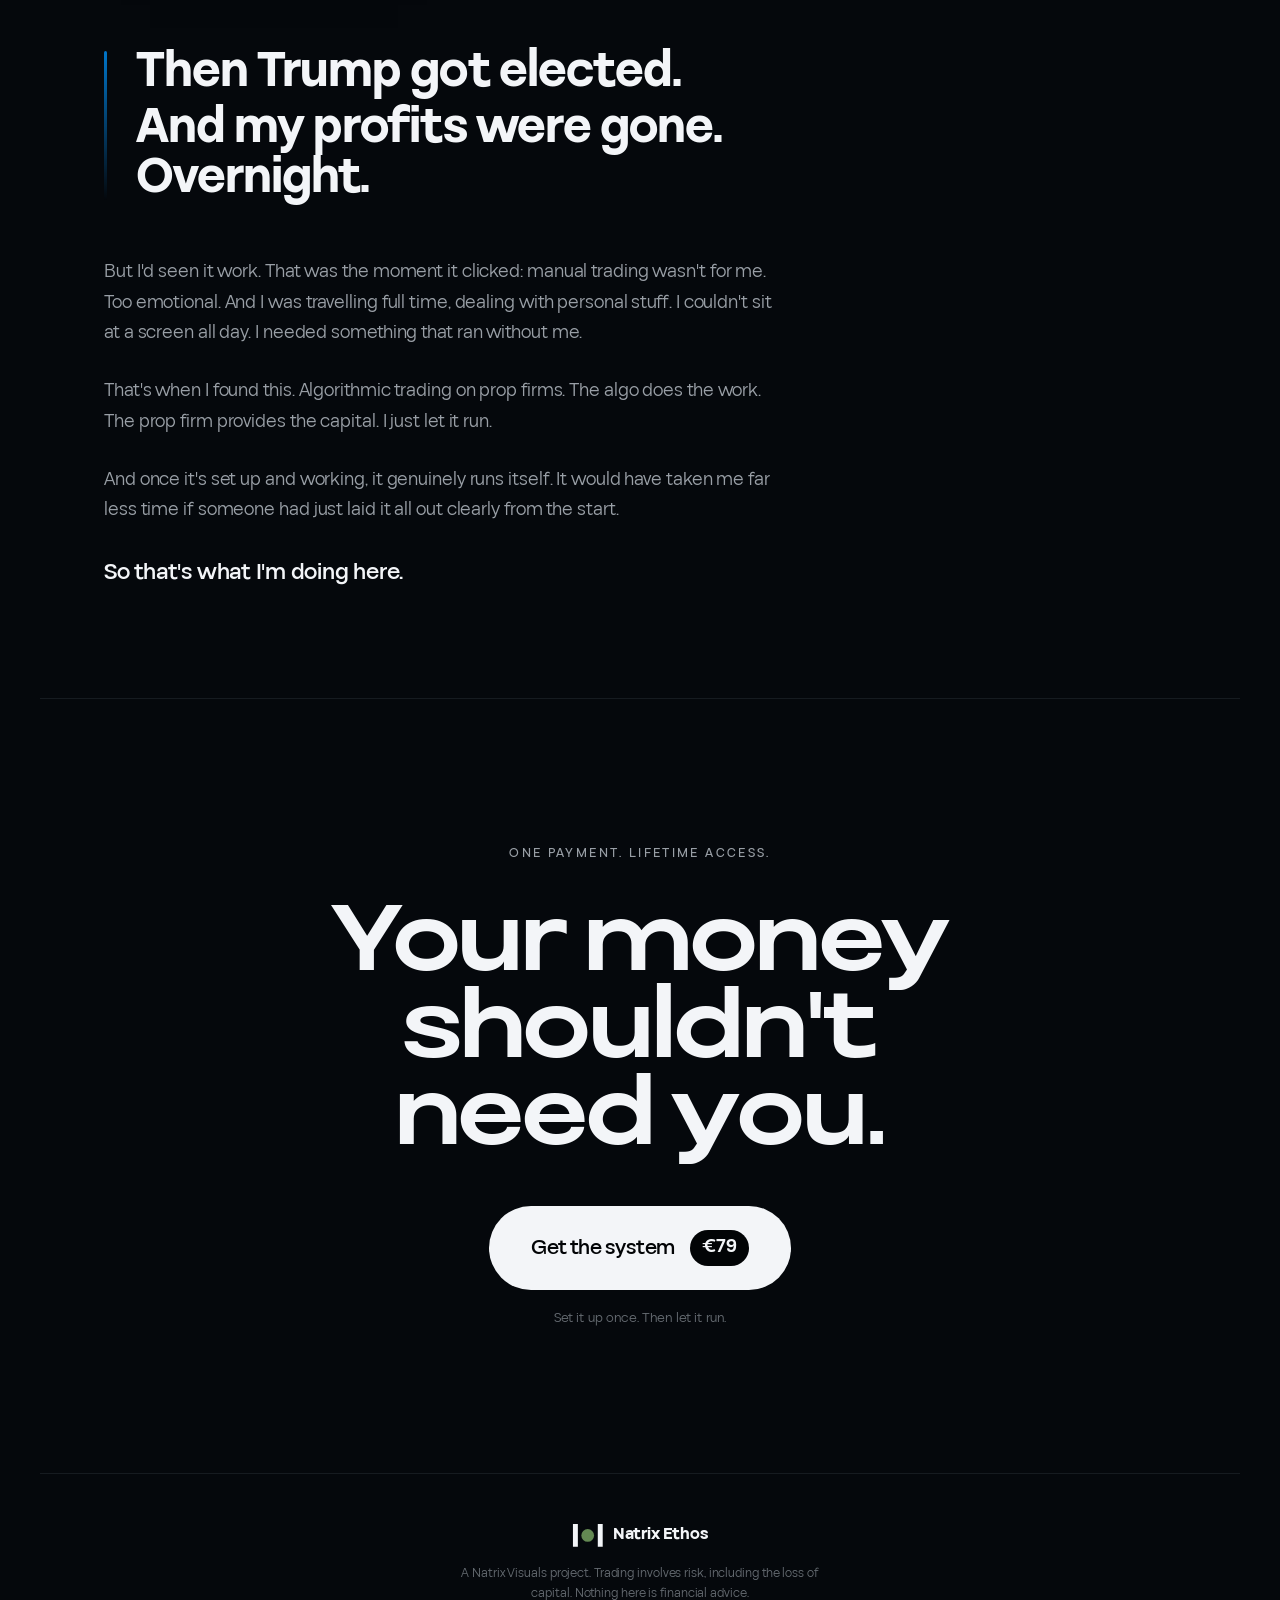
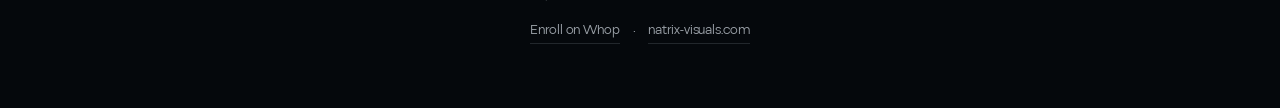
==== commit 595339dd: "Add files via upload" ====
--- a/index.html
+++ b/index.html
@@ -449,26 +449,26 @@
       <h2 class="display reveal" id="honest-h">There will be<br />losing days.</h2>
       <div class="story__body story__body--narrow">
         <p class="reveal">This is not a money printer, and I won't pretend it is. Drawdowns happen. Quiet weeks happen. Accounts get blown. That's a normal part of running an automated system, not a sign something is broken.</p>
-        <p class="reveal">Here's the rhythm of a normal week. A run of green, a red day, then green again. The losing day isn't a failure, it's just part of it.</p>
-      </div>
-
-      <div class="calendar reveal" role="img" aria-label="An example trading week: three winning days, one losing day on Thursday, and a win on Friday. Profitable overall.">
+        <p class="reveal">Here's the rhythm of a normal week. A red day, a run of green, another red, then green again. The losing days aren't failures, they're just part of it.</p>
+      </div>
+
+      <div class="calendar reveal" role="img" aria-label="An example trading week: three winning days and two small losing days on Monday and Thursday. Profitable overall.">
         <div class="calendar__head">
           <div class="calendar__titlewrap">
             <p class="calendar__title">A normal week</p>
             <p class="calendar__month">Example · not a real track record</p>
           </div>
           <div class="calendar__summary">
-            <span class="calendar__stat"><b class="is-win">+€1,007</b> net</span>
-            <span class="calendar__stat"><b class="is-loss">1</b> red day</span>
+            <span class="calendar__stat"><b class="is-win">+€594</b> net</span>
+            <span class="calendar__stat"><b class="is-loss">2</b> red days</span>
           </div>
         </div>
 
         <div class="calendar__week">
-          <div class="cal-day cal-day--win"><span class="cal-day__n">Mon</span><span class="cal-day__pnl">+€268</span></div>
+          <div class="cal-day cal-day--loss"><span class="cal-day__n">Mon</span><span class="cal-day__pnl">−€45</span></div>
           <div class="cal-day cal-day--win"><span class="cal-day__n">Tue</span><span class="cal-day__pnl">+€291</span></div>
           <div class="cal-day cal-day--win"><span class="cal-day__n">Wed</span><span class="cal-day__pnl">+€317</span></div>
-          <div class="cal-day cal-day--loss"><span class="cal-day__n">Thu</span><span class="cal-day__pnl">−€124</span></div>
+          <div class="cal-day cal-day--loss"><span class="cal-day__n">Thu</span><span class="cal-day__pnl">−€224</span></div>
           <div class="cal-day cal-day--win"><span class="cal-day__n">Fri</span><span class="cal-day__pnl">+€255</span></div>
         </div>
 
@@ -514,13 +514,13 @@
       <p class="kicker reveal">You're not doing this alone</p>
       <h2 class="display reveal" id="community-h">Learn, share,<br />grow together.</h2>
       <p class="lede reveal community__lede">
-        Setting this up is easier with people who've done it. Inside the Discord we
-        ask questions, share what's actually working, and post the wins, green days
-        and red ones alike.
+        This is the hub. Where I share the strategies I find and fine-tune, where we
+        report bugs and fix them together, and where we learn, grow, and help each
+        other through the green weeks and the quiet ones.
       </p>
 
-      <div class="discord reveal" role="img" aria-label="The Natrix Ethos Discord community. Marco asks whether the algo keeps running with his laptop off, Jenny answers that it runs on a VPS so it keeps trading, and Lena shares her first green week of plus 312 euros on a funded account.">
-        <div class="discord__bar">
+      <div class="discord reveal">
+        <div class="discord__bar" aria-hidden="true">
           <span class="dash__dots" aria-hidden="true"><i></i><i></i><i></i></span>
           <span class="discord__brand">
             <span class="discord__logo" aria-hidden="true">
@@ -528,7 +528,7 @@
             </span>
             Natrix Ethos
           </span>
-          <span class="discord__online"><span class="discord__onlinedot" aria-hidden="true"></span>342 online</span>
+          <span class="discord__online"><span class="discord__onlinedot" aria-hidden="true"></span>72 online</span>
         </div>
 
         <div class="discord__body">
@@ -541,17 +541,18 @@
             <span class="dc-chan dc-chan--active"># 💬-general</span>
             <span class="dc-chan"># 🧠-strategy-chat</span>
             <span class="dc-chan"># 🏦-prop-firm-chat</span>
+            <span class="dc-chan"># 🐛-bug-reports</span>
             <span class="dc-chan"># 📦-learnings</span>
             <span class="dc-chan"># 🎏-wins</span>
           </aside>
 
-          <div class="discord__chat">
-            <p class="discord__channelhead" aria-hidden="true"># 💬-general</p>
+          <div class="discord__chat" aria-hidden="true">
+            <p class="discord__channelhead"># 💬-general</p>
             <div class="dc-msgs">
               <article class="dc-msg">
-                <span class="dc-msg__av" style="--c: oklch(0.60 0.13 250)" aria-hidden="true">M</span>
+                <span class="dc-msg__av" style="--c: oklch(0.60 0.13 250)" aria-hidden="true">F</span>
                 <div class="dc-msg__body">
-                  <p class="dc-msg__meta"><b>Marco</b> <span class="dc-msg__time">today at 09:14</span></p>
+                  <p class="dc-msg__meta"><b>Finn</b> <span class="dc-msg__time">today at 09:14</span></p>
                   <p class="dc-msg__text">Quick one — does the algo keep running if my laptop's off? 😅</p>
                 </div>
               </article>
@@ -559,22 +560,39 @@
                 <span class="dc-msg__av dc-msg__av--host" aria-hidden="true">J</span>
                 <div class="dc-msg__body">
                   <p class="dc-msg__meta"><b>Jenny</b> <span class="dc-badge">Host</span> <span class="dc-msg__time">today at 09:16</span></p>
-                  <p class="dc-msg__text">Yep, it runs on the VPS, not your machine. Close the lid, it keeps trading. 👍</p>
+                  <p class="dc-msg__text">Yep, it runs on the TradingView, not your machine. Close the lid, it keeps trading. 👍</p>
                 </div>
               </article>
               <article class="dc-msg">
-                <span class="dc-msg__av" style="--c: oklch(0.62 0.14 20)" aria-hidden="true">L</span>
+                <span class="dc-msg__av dc-msg__av--host" aria-hidden="true">J</span>
                 <div class="dc-msg__body">
-                  <p class="dc-msg__meta"><b>Lena</b> <span class="dc-msg__time">today at 09:41</span></p>
+                  <p class="dc-msg__meta"><b>Jenny</b> <span class="dc-badge">Host</span> <span class="dc-msg__time">today at 09:22</span></p>
+                  <p class="dc-msg__text">Also dropped a fine-tuned version of this week's setup in #🧠-strategy-chat. I tweaked the risk settings, not the logic. 📈</p>
+                </div>
+              </article>
+              <article class="dc-msg">
+                <span class="dc-msg__av" style="--c: oklch(0.62 0.14 20)" aria-hidden="true">Z</span>
+                <div class="dc-msg__body">
+                  <p class="dc-msg__meta"><b>Zak</b> <span class="dc-msg__time">today at 09:41</span></p>
                   <p class="dc-msg__text">First green week on the funded account 🎉</p>
                   <span class="dc-profit">+€312 <span class="dc-profit__sub">this week</span></span>
                 </div>
               </article>
             </div>
           </div>
-        </div>
-
-        <p class="discord__foot">Illustrative example of the community.</p>
+
+          <aside class="discord__about">
+            <p class="discord__abouttitle">What the hub is for</p>
+            <ul class="dc-purpose">
+              <li><span class="dc-purpose__ic" aria-hidden="true">🧠</span><span class="dc-purpose__txt"><b>Strategies, shared</b>I find the ones that work and fine-tune them. I don't build from scratch. Then they go straight in here.</span></li>
+              <li><span class="dc-purpose__ic" aria-hidden="true">🛠️</span><span class="dc-purpose__txt"><b>Bugs, reported &amp; fixed</b>Something acting up? Post it. We catch and sort it out together.</span></li>
+              <li><span class="dc-purpose__ic" aria-hidden="true">📈</span><span class="dc-purpose__txt"><b>Learn &amp; grow</b>Backtests, walkthroughs, and what's actually working right now.</span></li>
+              <li><span class="dc-purpose__ic" aria-hidden="true">🤝</span><span class="dc-purpose__txt"><b>Help each other</b>Stuck on setup or riding out a quiet week? Someone here has been there.</span></li>
+            </ul>
+          </aside>
+        </div>
+
+        <p class="discord__foot" aria-hidden="true">Illustrative example of the community.</p>
       </div>
     </section>
 
@@ -652,9 +670,19 @@
         <p class="reveal">About five years ago, I Googled one thing.</p>
         <p class="reveal">I fell down a rabbit hole. Ended up on Reddit. And almost everyone said the same thing. Trading.</p>
         <p class="reveal">So I thought, alright. Let's try it. The work I was doing at the time just wasn't pushing me anymore. I needed something that would actually challenge me. Trading felt like that thing.</p>
-        <p class="reveal">I found a German trader, Willem Weise, joined his community, and started learning to trade manually. While I was in there, I built a free trading journal in Notion for the whole community. Just because I saw the need for it.</p>
+        <p class="reveal">I found a German trader, Willem Weise, bought his course, and joined his community to learn to trade by hand. While I was in there, I built a free trading journal in Notion for the whole community. Just because I saw the need for it.</p>
+
+        <figure class="story-figure reveal">
+          <img src="assets/course-notes-web.jpg" width="1125" height="1500" loading="lazy" decoding="async" alt="My desk while learning to trade by hand: a live chart on the monitor and a notebook full of handwritten trading notes." />
+          <figcaption>Learning by hand. His course, his community, and a notebook I filled.</figcaption>
+        </figure>
         <p class="reveal">And while I was building that, I noticed something. There was so much potential in automating this. People were doing it by hand. Emotionally. Inconsistently. There had to be a better way.</p>
         <p class="reveal">So I bought my first bot. MT5, from someone in the community. Then I spent weeks, honestly weeks, figuring out the right settings. Testing, tweaking, adjusting. And then it started working. Actually profitable, for a few weeks straight.</p>
+
+        <figure class="story-figure story-figure--tall reveal">
+          <img src="assets/mt5-bot-web.jpg" width="654" height="1200" loading="lazy" decoding="async" alt="A screenshot of my first MT5 trading bot running on EUR/USD, with its live trade history and running profit." />
+          <figcaption>My first bot. MT5, from someone in the community. 2022.</figcaption>
+        </figure>
 
         <blockquote class="pullquote reveal">
           <p>Then Trump got elected.</p>
--- a/styles.css
+++ b/styles.css
@@ -301,6 +301,19 @@
 }
 @keyframes caretBlink { 0%, 50% { opacity: 1; } 50.01%, 100% { opacity: 0; } }
 .gsearch__mic { display: flex; flex: 0 0 auto; }
+
+/* Story documentary photos */
+.story-figure { margin: clamp(2.2rem, 5.5vh, 3.6rem) 0; max-width: 440px; }
+.story-figure--tall { max-width: 340px; }
+.story-figure img {
+  width: 100%; height: auto; display: block; border-radius: 14px;
+  background: var(--surface); border: 1px solid var(--line);
+  box-shadow: 0 34px 80px -46px oklch(0 0 0 / 0.9);
+}
+.story-figure figcaption {
+  margin-top: 0.9rem; font-size: var(--step-kicker); text-transform: uppercase;
+  letter-spacing: 0.12em; color: var(--ink-faint); max-width: 36ch; line-height: 1.5;
+}
 
 .pullquote {
   margin: clamp(2.4rem, 6vh, 4rem) 0; padding-left: clamp(1.2rem, 3vw, 2rem);
@@ -449,7 +462,7 @@
 .discord {
   --dc-blurple: #5865f2;
   --ok: oklch(0.80 0.15 150);
-  margin: clamp(2.5rem, 6vh, 4.5rem) auto 0; max-width: 680px;
+  margin: clamp(2.5rem, 6vh, 4.5rem) 0 0; max-width: none;
   border: 1px solid var(--line); border-radius: 16px; overflow: hidden;
   background: oklch(0.125 0.012 250 / 0.85);
   box-shadow: 0 36px 90px -46px oklch(0 0 0 / 0.85);
@@ -465,7 +478,7 @@
 .discord__online { margin-left: auto; display: inline-flex; align-items: center; gap: 0.5em; font-size: 0.8rem; color: var(--ink-mute); }
 .discord__onlinedot { width: 8px; height: 8px; border-radius: 50%; background: var(--ok); box-shadow: 0 0 7px var(--ok); }
 
-.discord__body { display: grid; grid-template-columns: 156px 1fr; min-height: 312px; }
+.discord__body { display: grid; grid-template-columns: 210px minmax(0, 1fr) 340px; min-height: 340px; }
 .discord__rail {
   display: flex; flex-direction: column; gap: 0.2rem; padding: 0.9rem 0.7rem;
   border-right: 1px solid var(--line-soft); background: oklch(0.105 0.012 250 / 0.6);
@@ -501,6 +514,26 @@
 
 .discord__foot { font-size: 0.72rem; color: var(--ink-faint); padding: 0 1.1rem 0.9rem; }
 
+/* Right "about" panel: what the hub is for */
+.discord__about {
+  border-left: 1px solid var(--line-soft);
+  background: oklch(0.105 0.012 250 / 0.55);
+  padding: clamp(1rem, 1.8vw, 1.5rem);
+  display: flex; flex-direction: column; gap: 1.15rem;
+}
+.discord__abouttitle {
+  font-size: 0.64rem; font-weight: 700; text-transform: uppercase;
+  letter-spacing: 0.1em; color: var(--ink-faint);
+}
+.dc-purpose { list-style: none; display: flex; flex-direction: column; gap: 1.15rem; }
+.dc-purpose li { display: flex; gap: 0.7rem; align-items: flex-start; }
+.dc-purpose__ic {
+  flex: 0 0 auto; width: 1.7rem; height: 1.7rem; display: grid; place-items: center;
+  font-size: 0.95rem; background: oklch(0.19 0.013 250); border: 1px solid var(--line-soft); border-radius: 8px;
+}
+.dc-purpose__txt { font-size: 0.84rem; color: var(--ink-mute); line-height: 1.5; }
+.dc-purpose__txt b { display: block; color: var(--ink); font-weight: 700; font-size: 0.9rem; margin-bottom: 0.15rem; }
+
 /* messages pop in one after another, like arriving notifications */
 .discord--anim .dc-msg { opacity: 0; transform: translateY(14px) scale(0.96); }
 .discord--anim .dc-msg.is-on {
@@ -508,9 +541,15 @@
   transition: opacity 0.5s var(--ease), transform 0.6s var(--ease);
 }
 
+@media (max-width: 900px) {
+  .discord__body { grid-template-columns: 190px minmax(0, 1fr); }
+  .discord__about { grid-column: 1 / -1; border-left: 0; border-top: 1px solid var(--line-soft); }
+  .dc-purpose { display: grid; grid-template-columns: 1fr 1fr; gap: 1.1rem 1.6rem; }
+}
 @media (max-width: 560px) {
   .discord__body { grid-template-columns: 1fr; }
   .discord__rail { display: none; }
+  .dc-purpose { grid-template-columns: 1fr; }
 }
 @media (prefers-reduced-motion: reduce) {
   .discord--anim .dc-msg { opacity: 1; transform: none; }
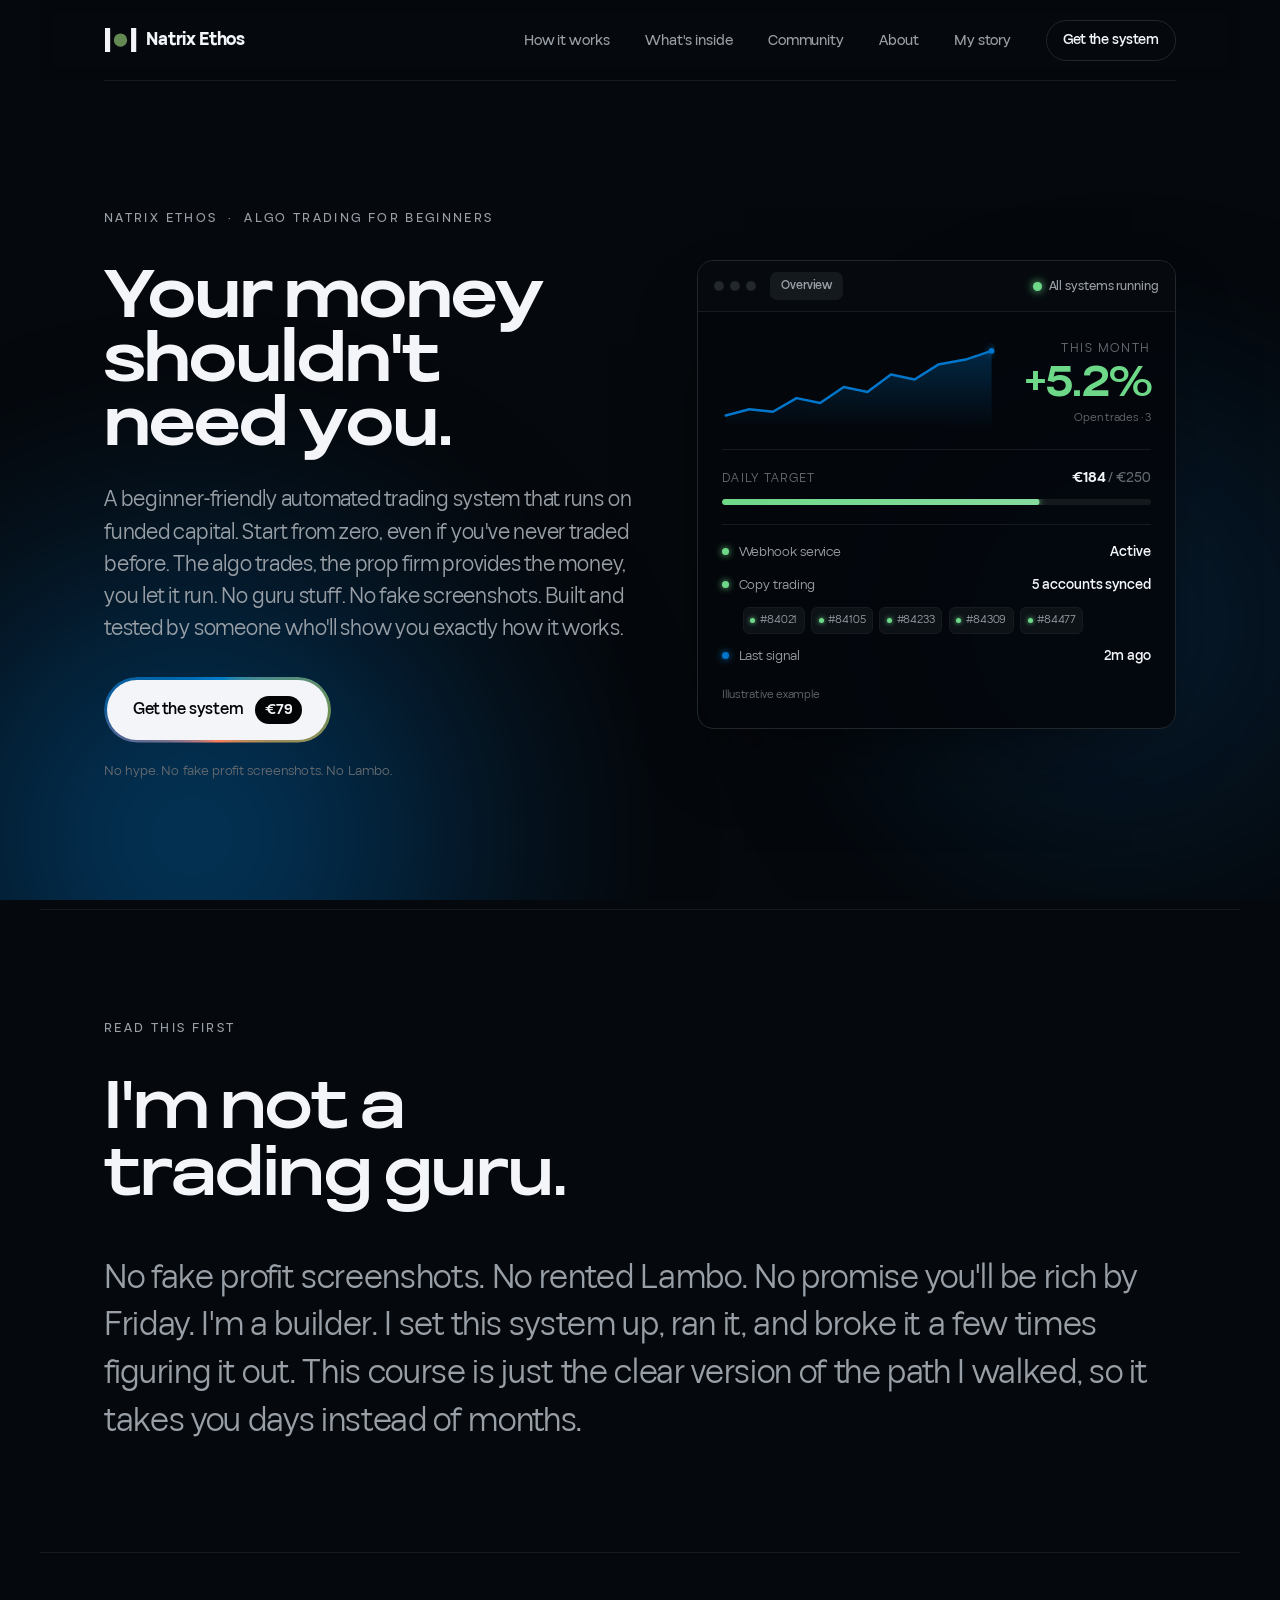
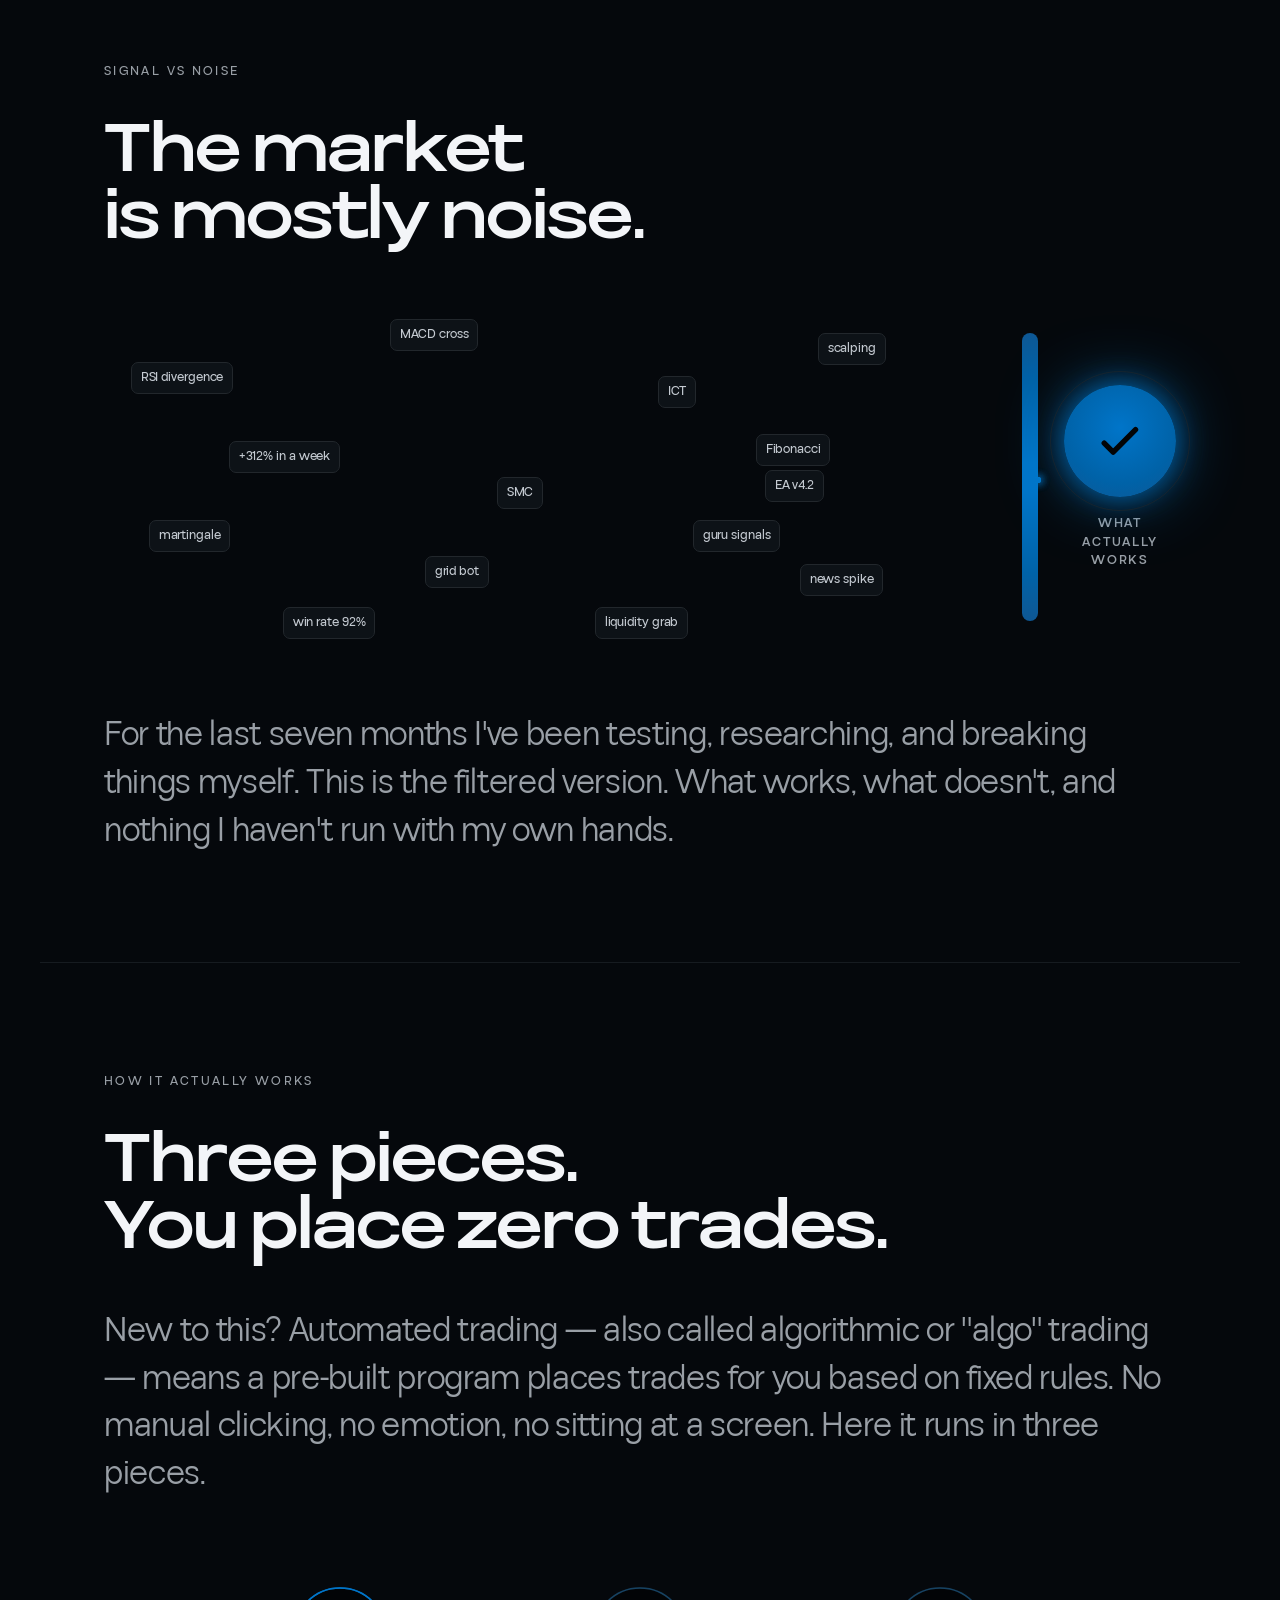
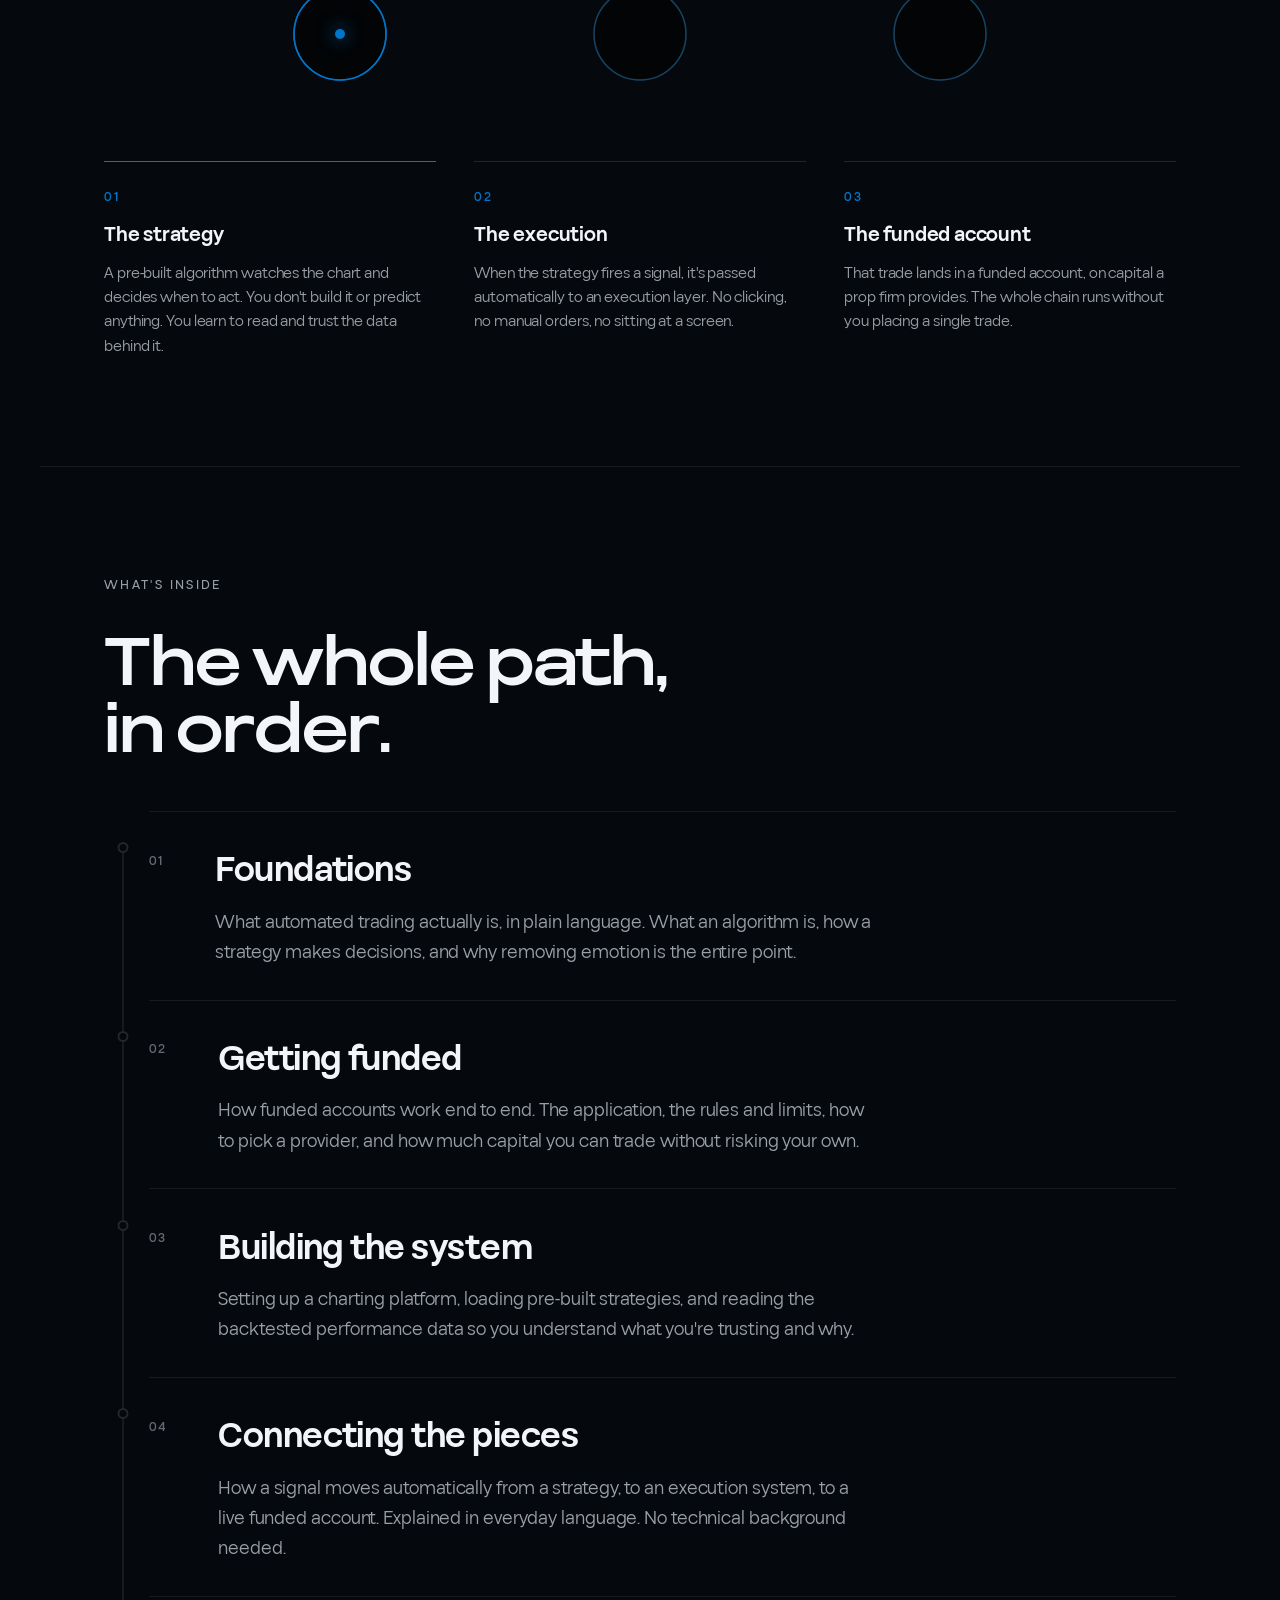
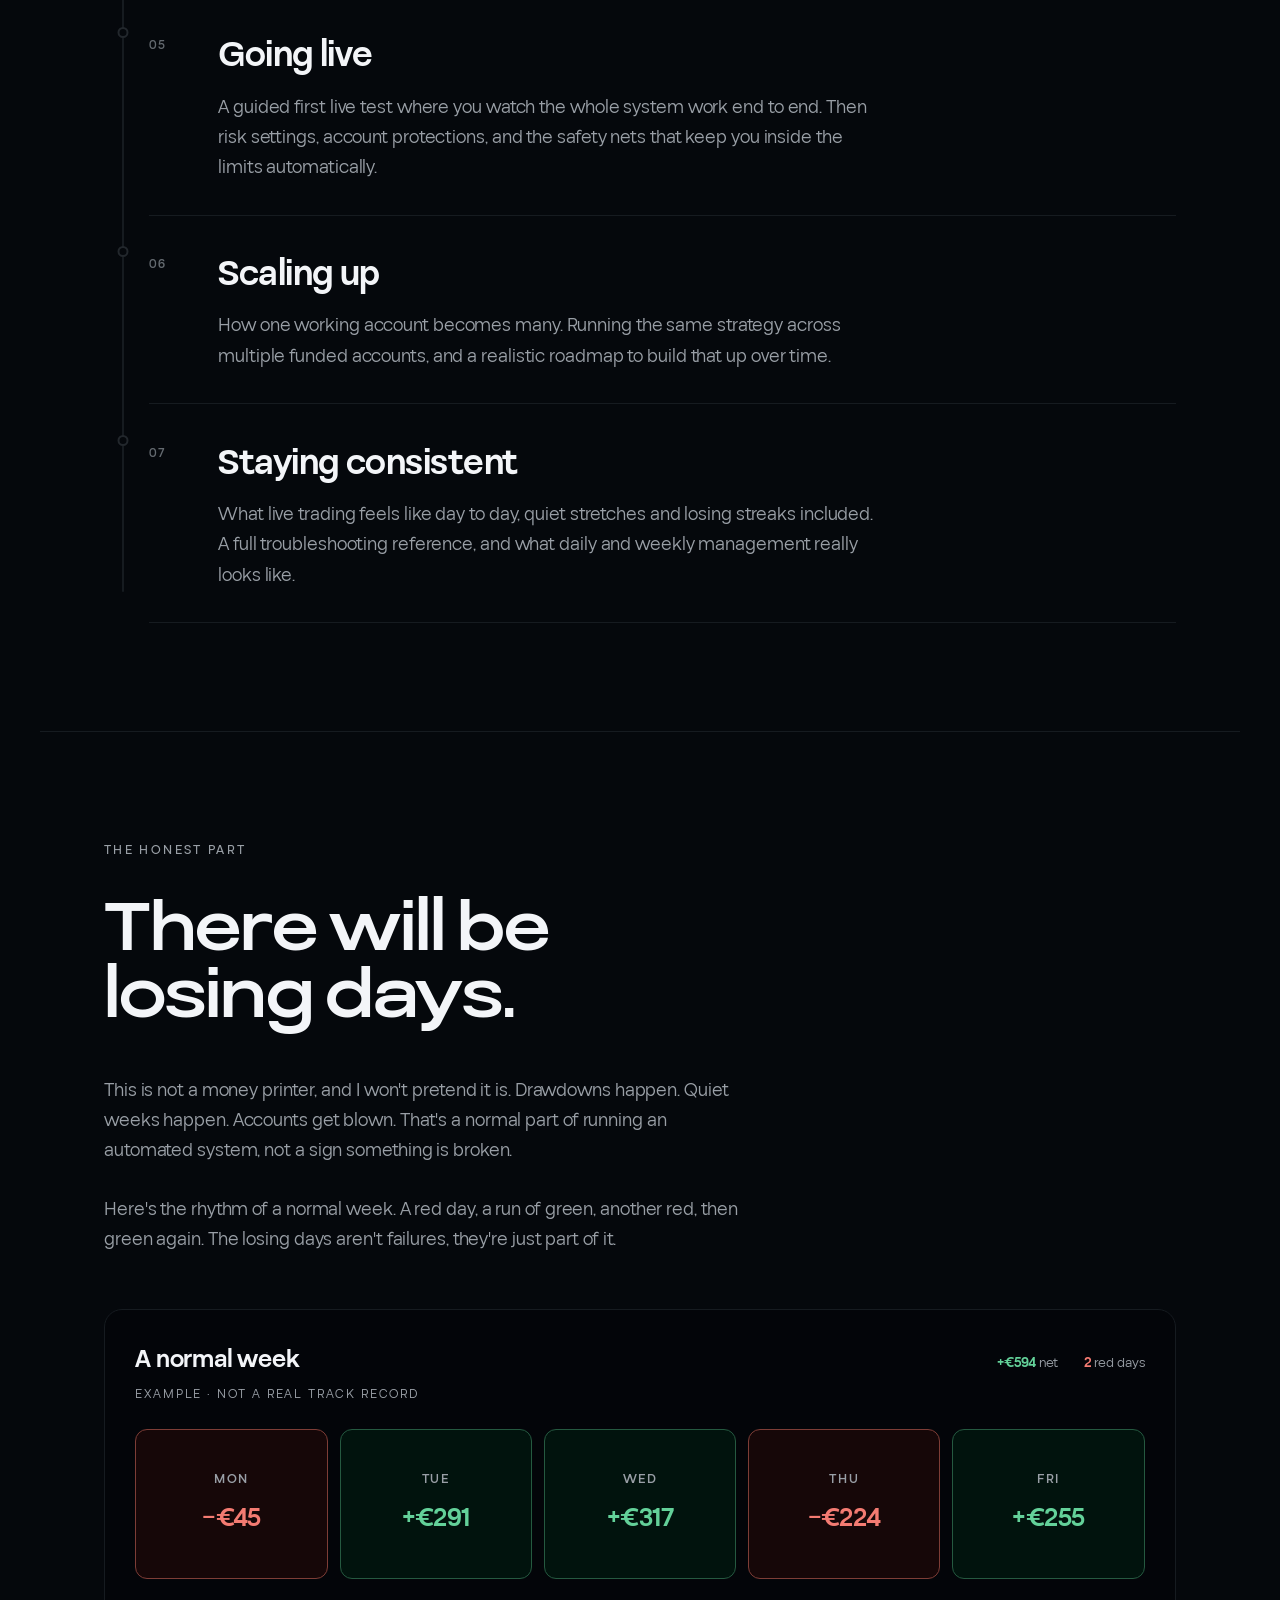
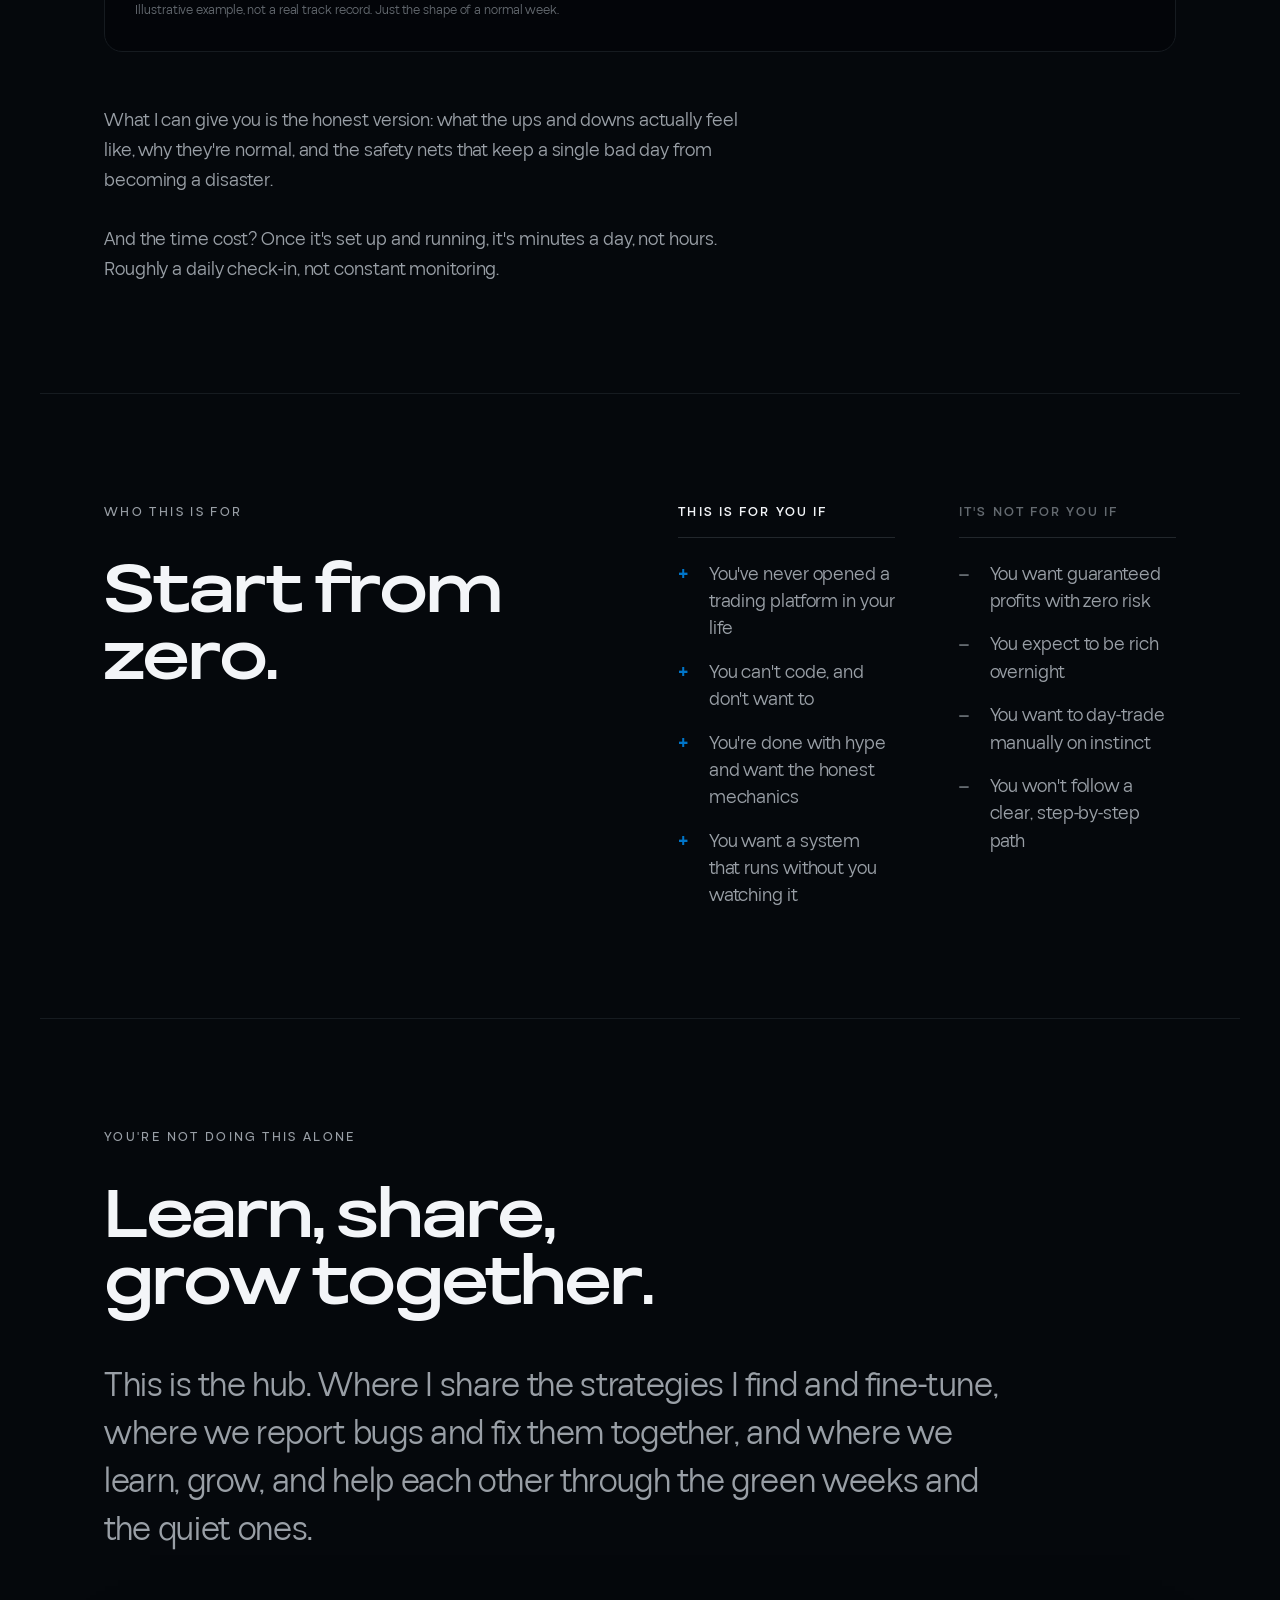
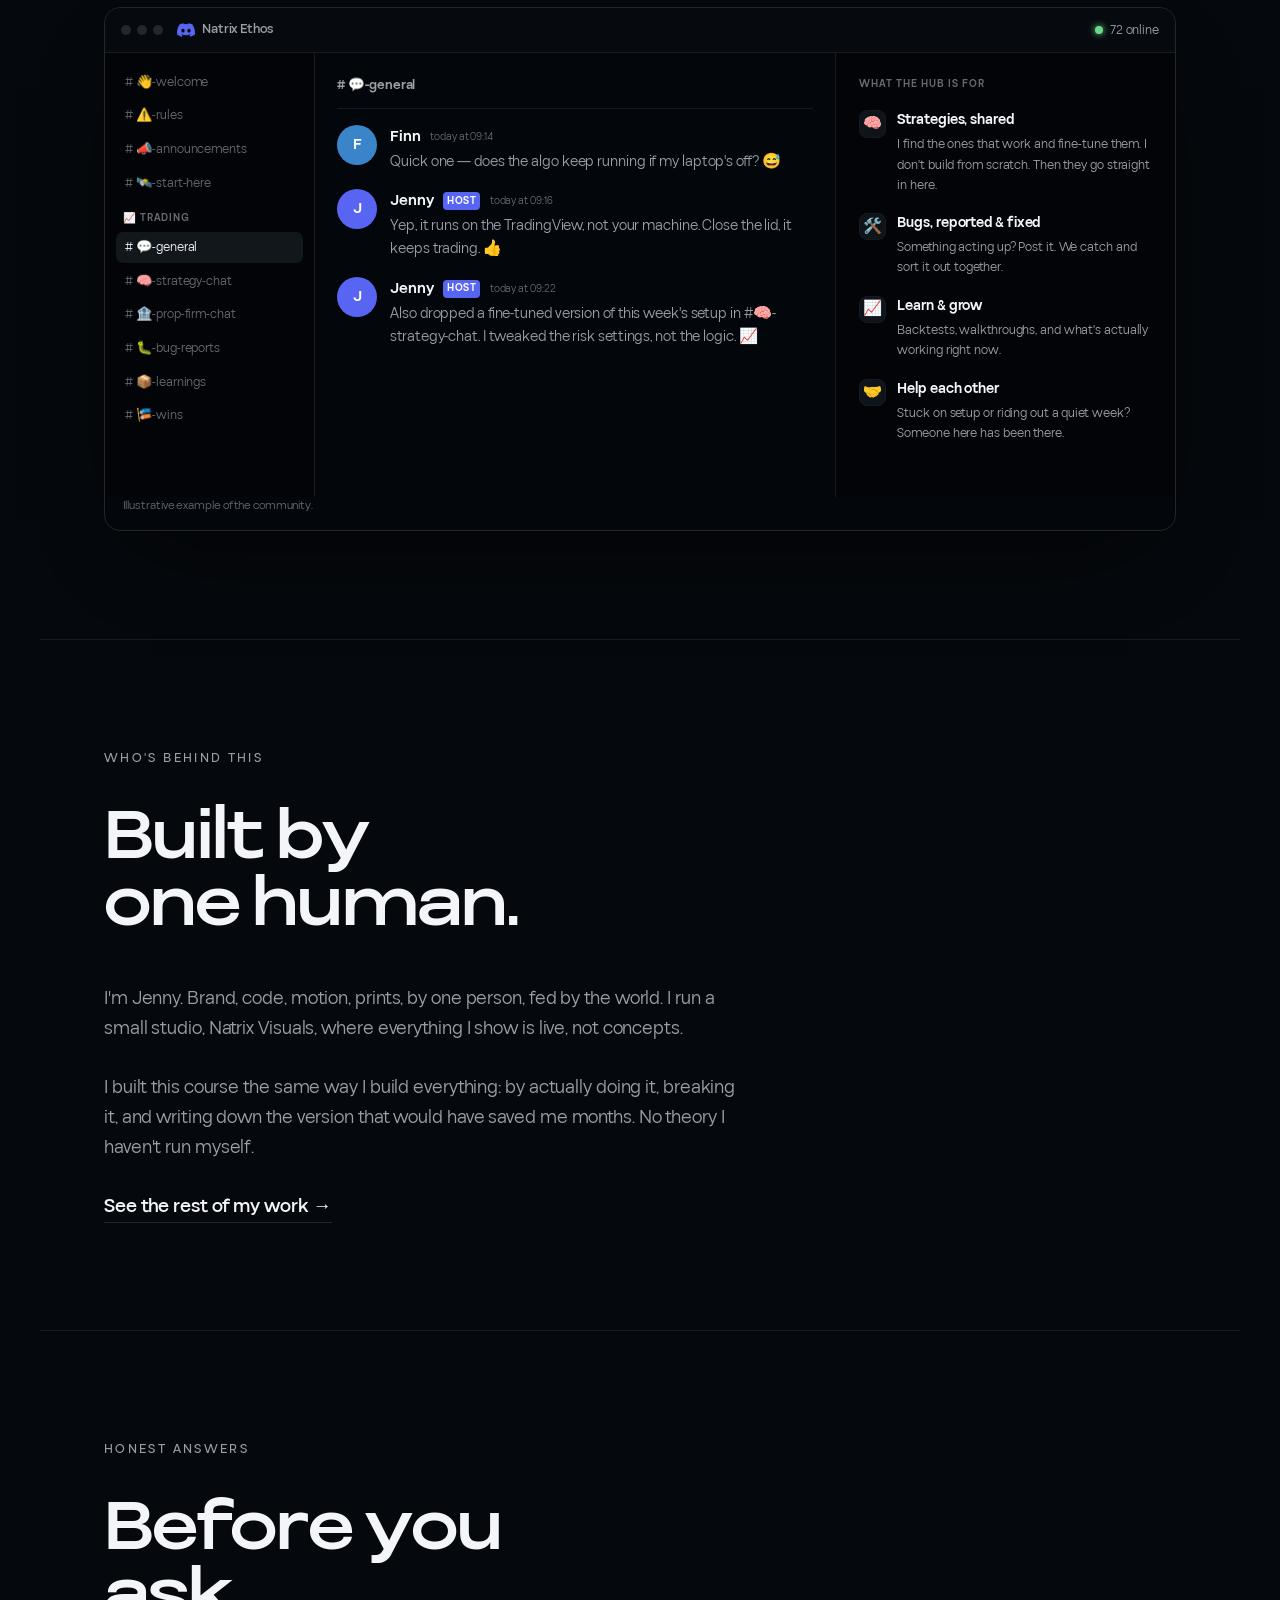
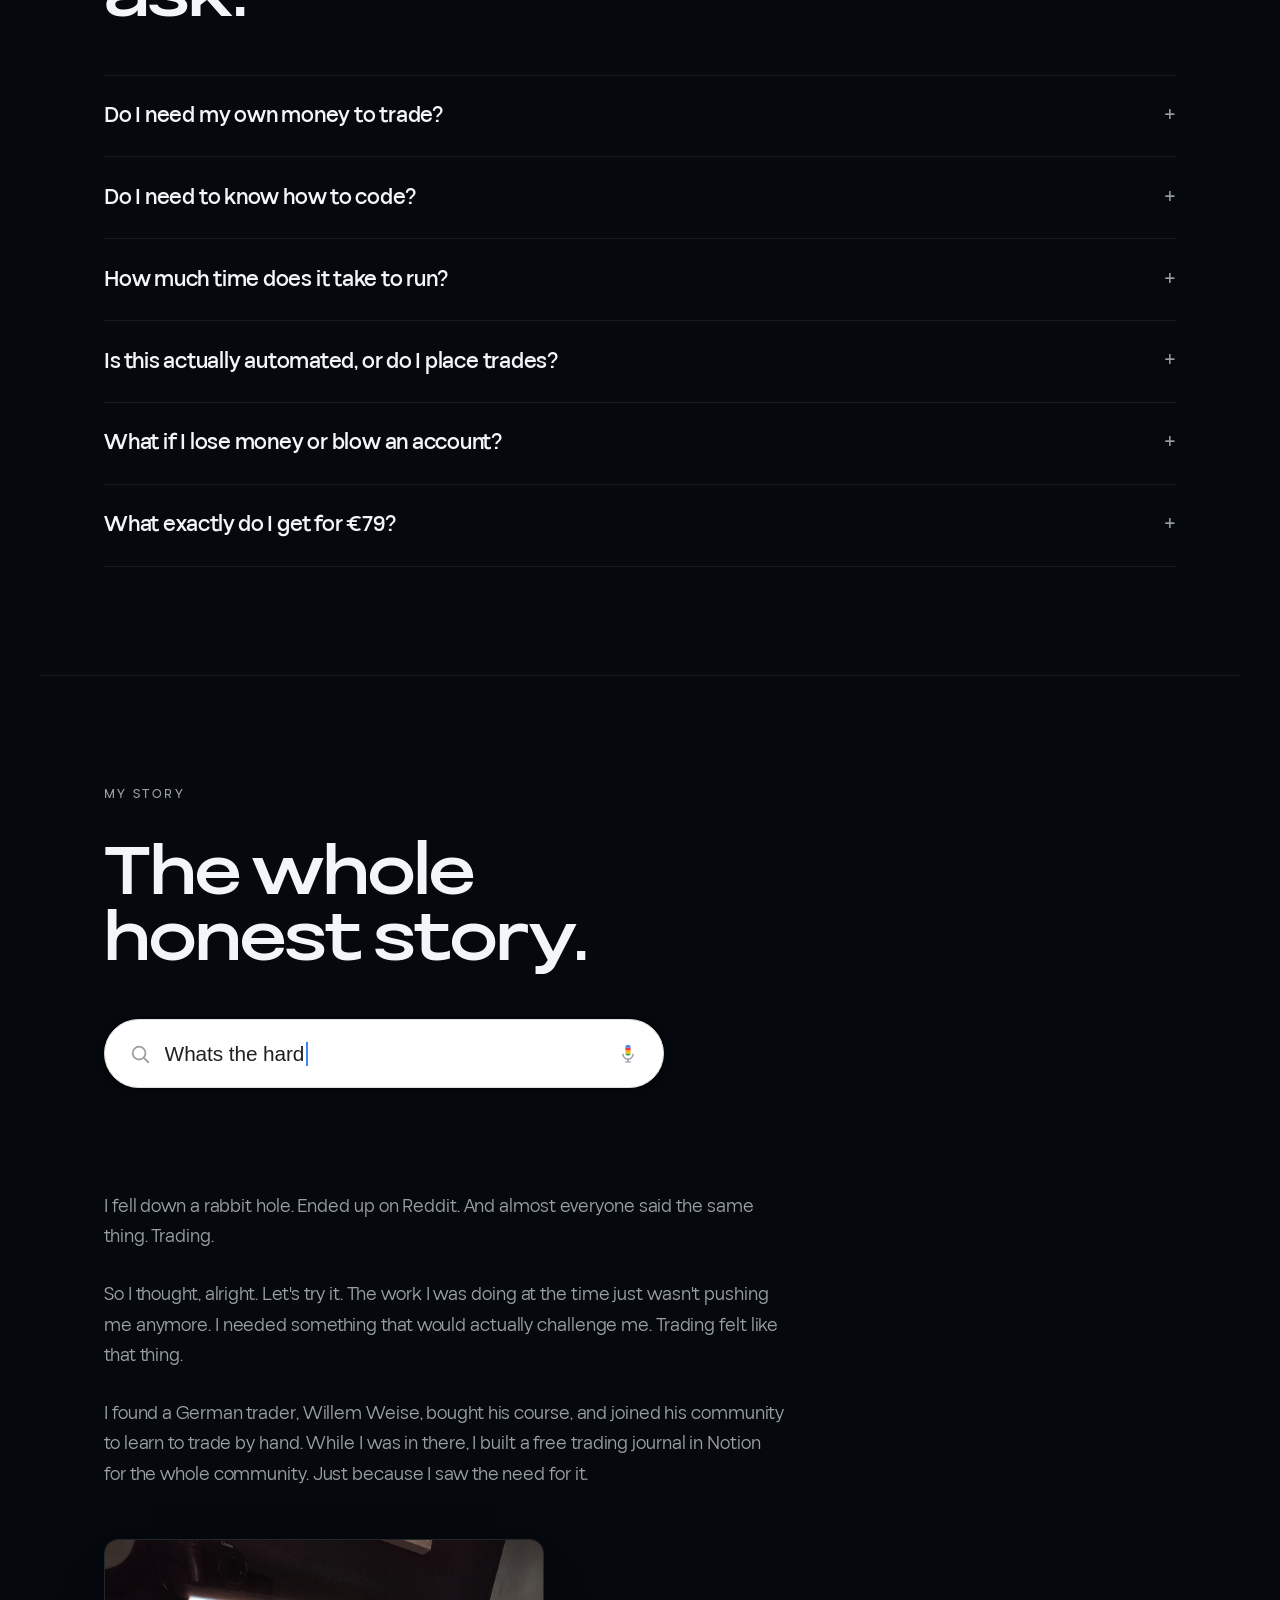
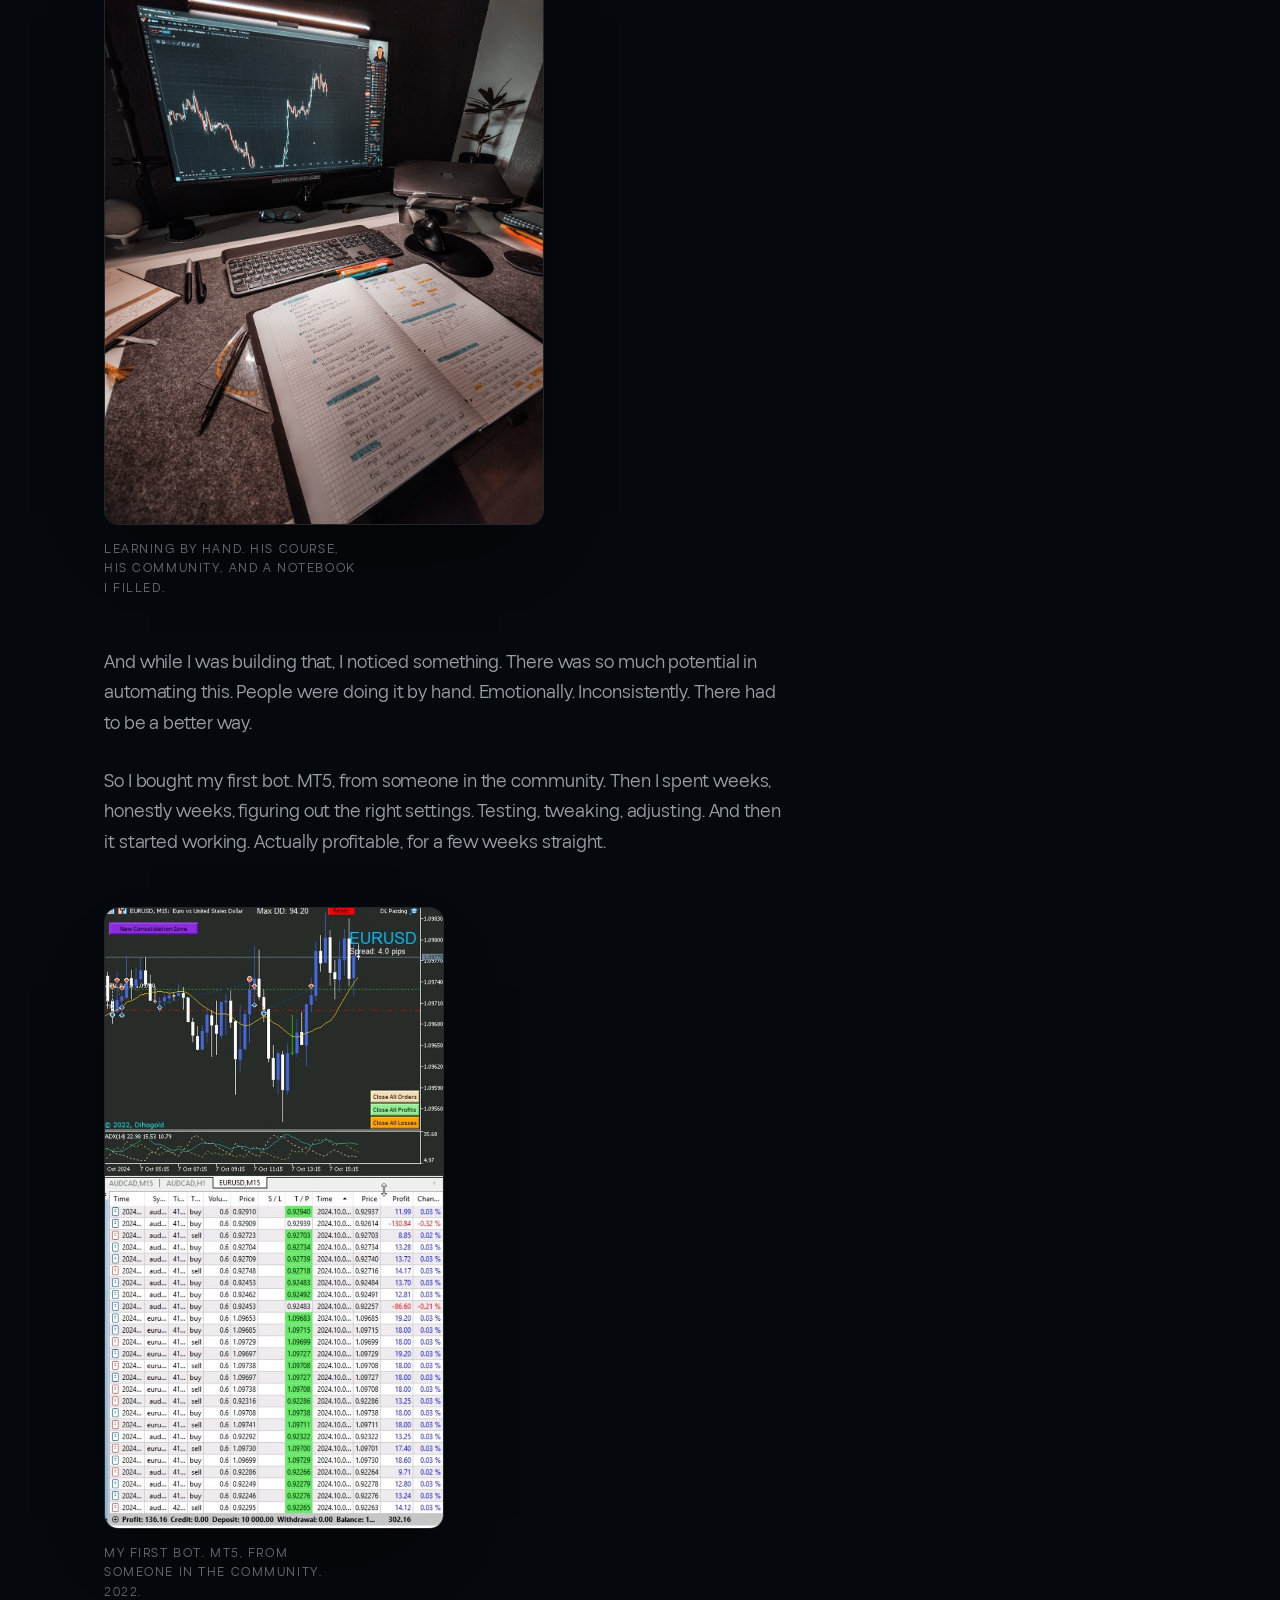
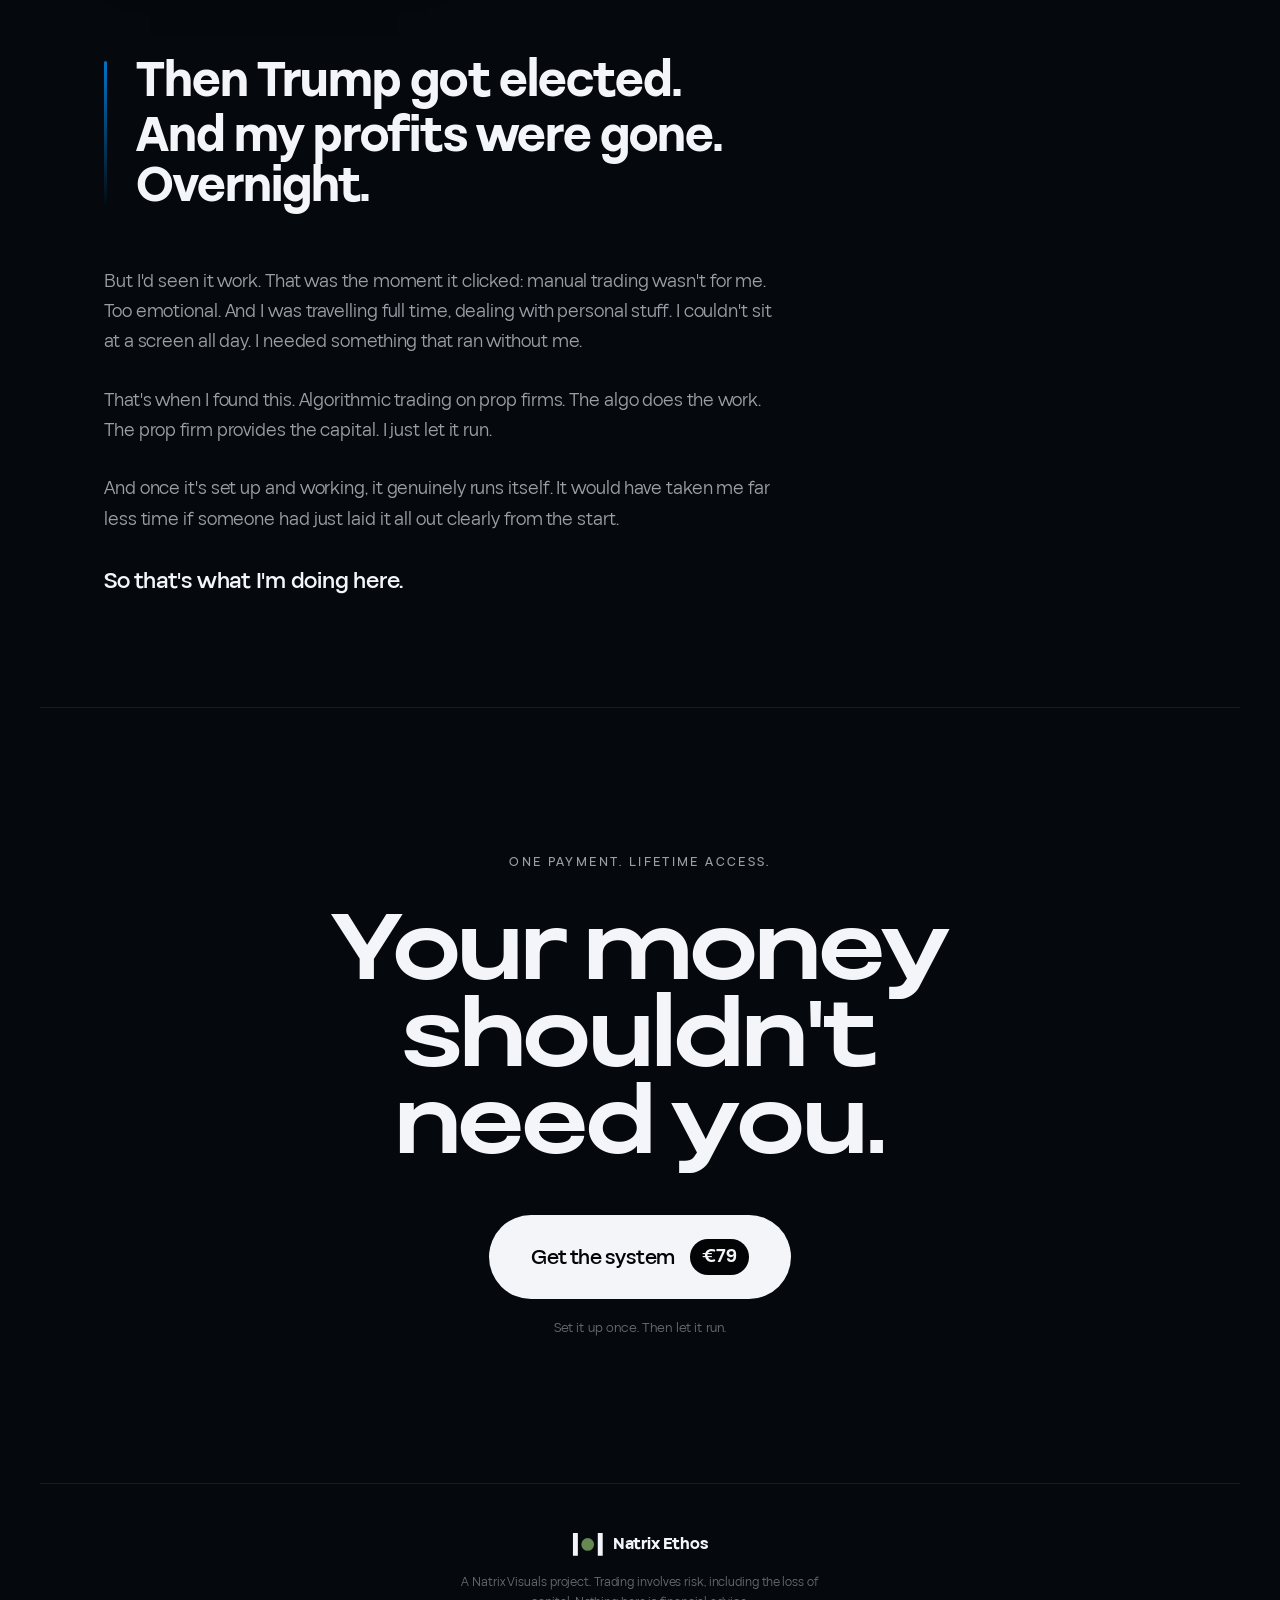
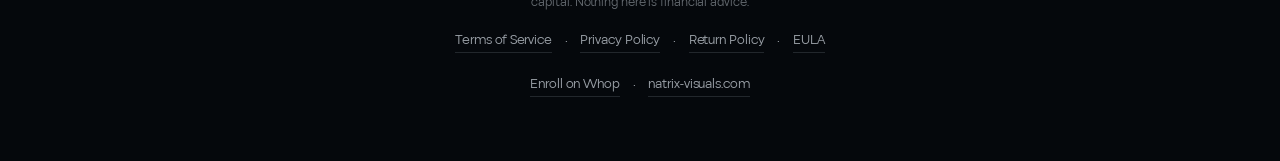
==== commit 6c108432: "Add files via upload" ====
--- a/index.html
+++ b/index.html
@@ -719,6 +719,15 @@
       Nothing here is financial advice.
     </p>
     <p class="footer__links">
+      <a href="legal/terms-of-service.html">Terms of Service</a>
+      <span aria-hidden="true">·</span>
+      <a href="legal/privacy-policy.html">Privacy Policy</a>
+      <span aria-hidden="true">·</span>
+      <a href="legal/return-policy.html">Return Policy</a>
+      <span aria-hidden="true">·</span>
+      <a href="legal/eula.html">EULA</a>
+    </p>
+    <p class="footer__links">
       <a href="https://whop.com/natrix-ethos/natrix-ethos/" target="_blank" rel="noopener">Enroll on Whop</a>
       <span aria-hidden="true">·</span>
       <a href="https://www.natrix-visuals.com" target="_blank" rel="noopener">natrix-visuals.com</a>
--- a/styles.css
+++ b/styles.css
@@ -857,5 +857,44 @@
   .gsearch__caret { animation: none; }
 }
 
+/* ---------- Legal documents ---------- */
+.legal {
+  position: relative; z-index: 1;
+  max-width: 760px; margin-inline: auto;
+  padding-left: var(--pad); padding-right: var(--pad);
+  padding-top: clamp(2.5rem, 7vh, 4.5rem);
+  padding-bottom: clamp(4rem, 12vh, 8rem);
+}
+.legal h1 {
+  font-family: var(--font-exp); font-weight: 700;
+  font-size: clamp(2rem, 1.4rem + 2.4vw, 3.4rem);
+  line-height: 1.05; letter-spacing: -0.015em; margin-bottom: 0.7rem;
+}
+.legal__eff {
+  font-size: var(--step-kicker); text-transform: uppercase; letter-spacing: 0.12em;
+  color: var(--ink-faint);
+  margin-bottom: clamp(2rem, 5vh, 3rem); padding-bottom: clamp(2rem, 5vh, 3rem);
+  border-bottom: 1px solid var(--line-soft);
+}
+.legal h2 {
+  font-size: clamp(1.3rem, 1.1rem + 0.8vw, 1.75rem); font-weight: 700;
+  letter-spacing: -0.01em; margin: clamp(2.4rem, 5vh, 3.2rem) 0 1rem;
+}
+.legal h3 { font-size: 1.1rem; font-weight: 600; margin: 1.7rem 0 0.6rem; color: var(--ink); }
+.legal p { color: var(--ink-mute); line-height: 1.7; margin-bottom: 1.15rem; }
+.legal ul, .legal ol { margin: 0 0 1.3rem; padding-left: 1.4rem; display: grid; gap: 0.55rem; }
+.legal li { color: var(--ink-mute); line-height: 1.65; padding-left: 0.2rem; }
+.legal strong { color: var(--ink); font-weight: 600; }
+.legal a { color: var(--ink); border-bottom: 1px solid var(--line); transition: border-color 0.25s var(--ease); }
+.legal a:hover { border-color: var(--glow); }
+.legal table { width: 100%; border-collapse: collapse; margin: 0 0 1.5rem; font-size: 0.92rem; }
+.legal th, .legal td { text-align: left; padding: 0.65rem 0.9rem; border-bottom: 1px solid var(--line-soft); color: var(--ink-mute); vertical-align: top; line-height: 1.5; }
+.legal thead th { color: var(--ink); font-weight: 600; border-bottom: 1px solid var(--line); }
+.legal blockquote { margin: 0 0 1.4rem; padding: 0.9rem 1.2rem; border-left: 3px solid var(--glow-soft); background: oklch(0.155 0.012 250 / 0.5); border-radius: 0 10px 10px 0; }
+.legal blockquote p { margin: 0; font-size: 0.95rem; }
+.legal hr { border: 0; border-top: 1px solid var(--line-soft); margin: clamp(2rem, 5vh, 3rem) 0; }
+.legal__lead { color: var(--ink) !important; font-weight: 500; }
+.site-footer .footer__links + .footer__links { margin-top: 0.2rem; }
+
 /* ---------- Focus visibility ---------- */
 :focus-visible { outline: 2px solid var(--glow); outline-offset: 3px; border-radius: 4px; }
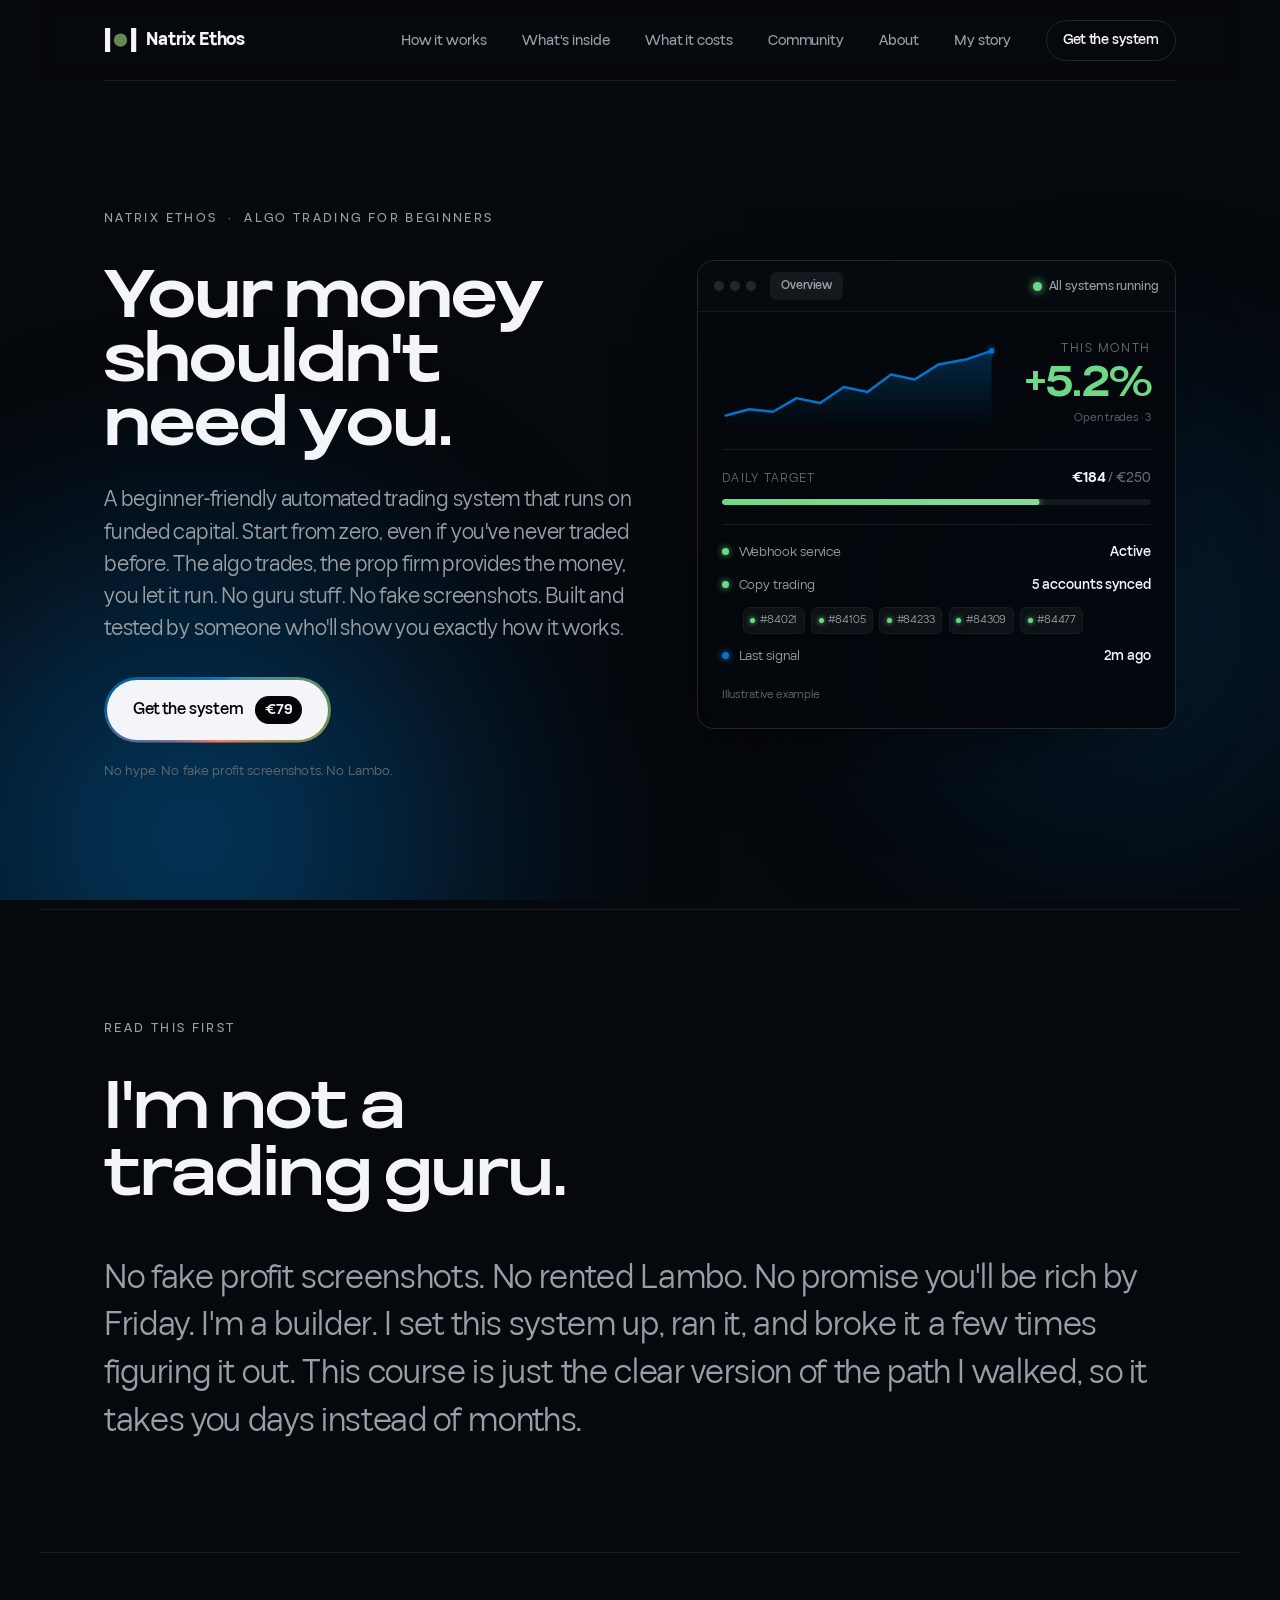
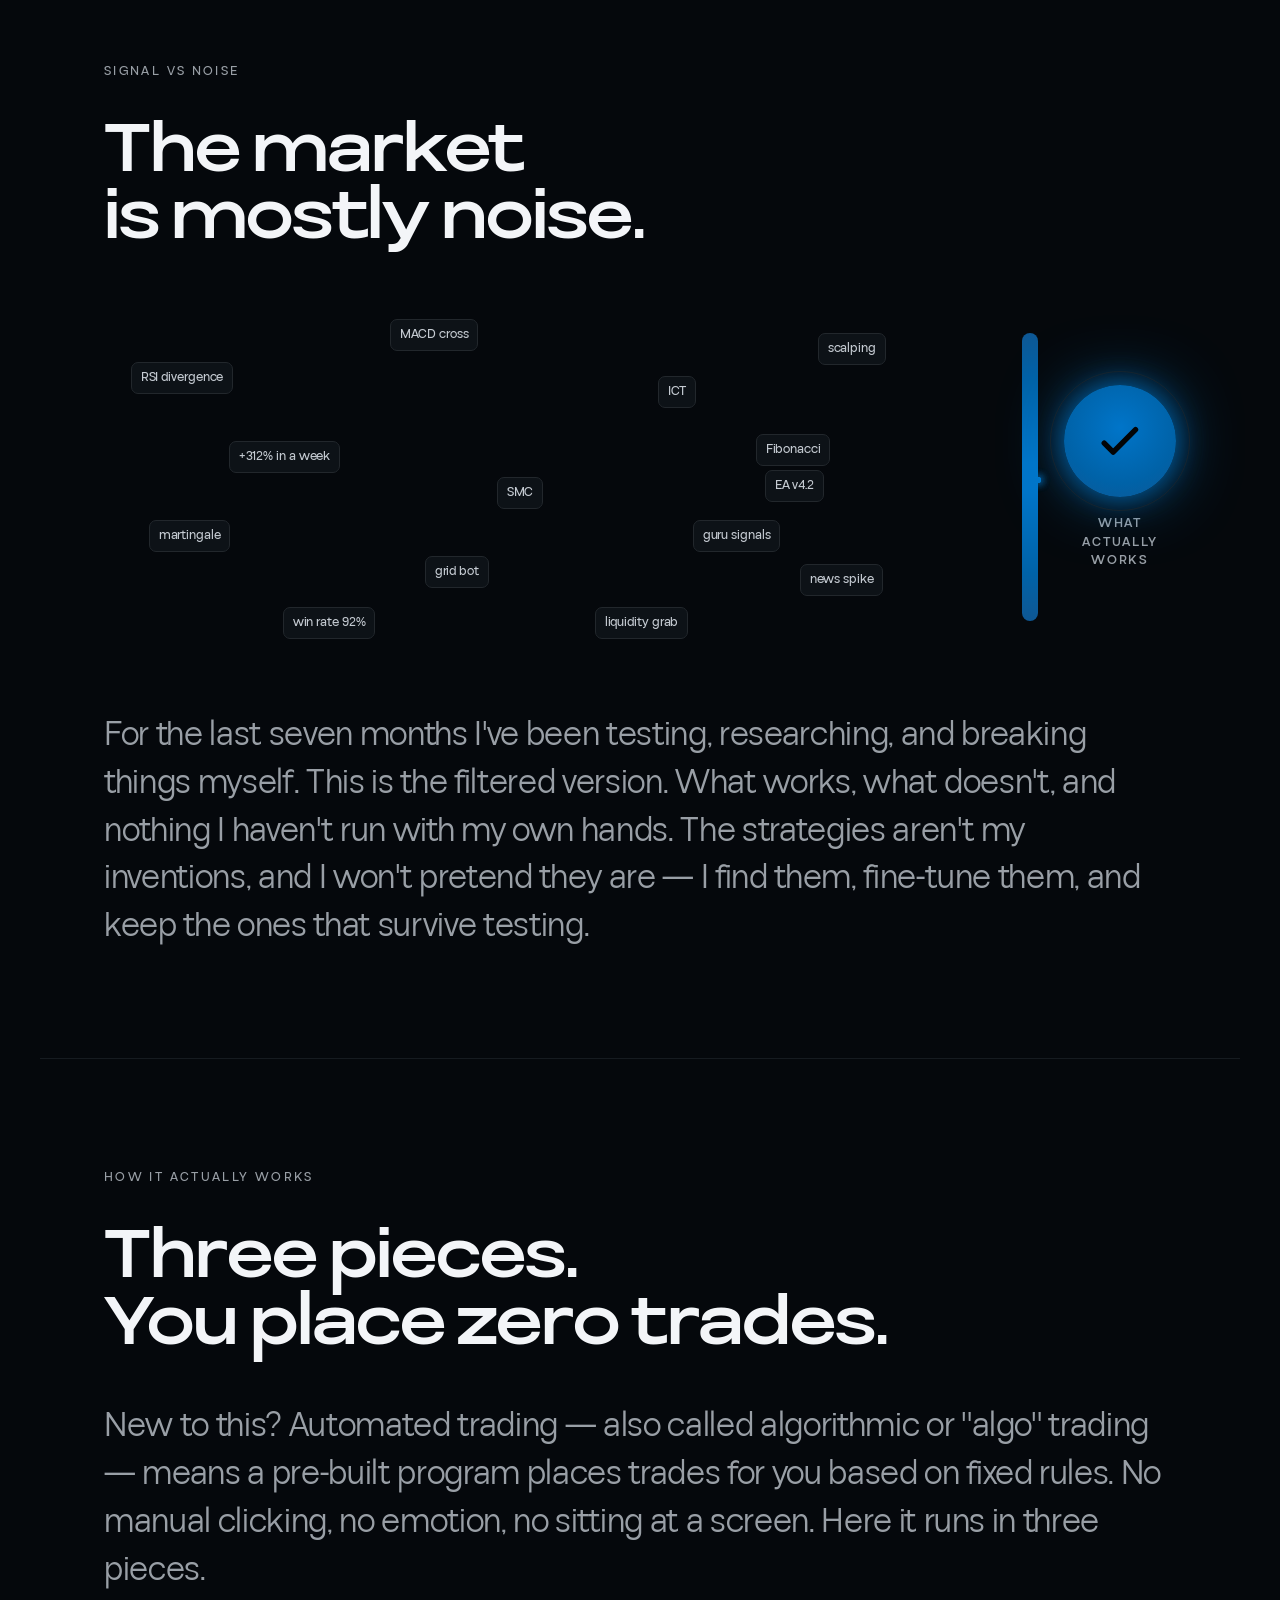
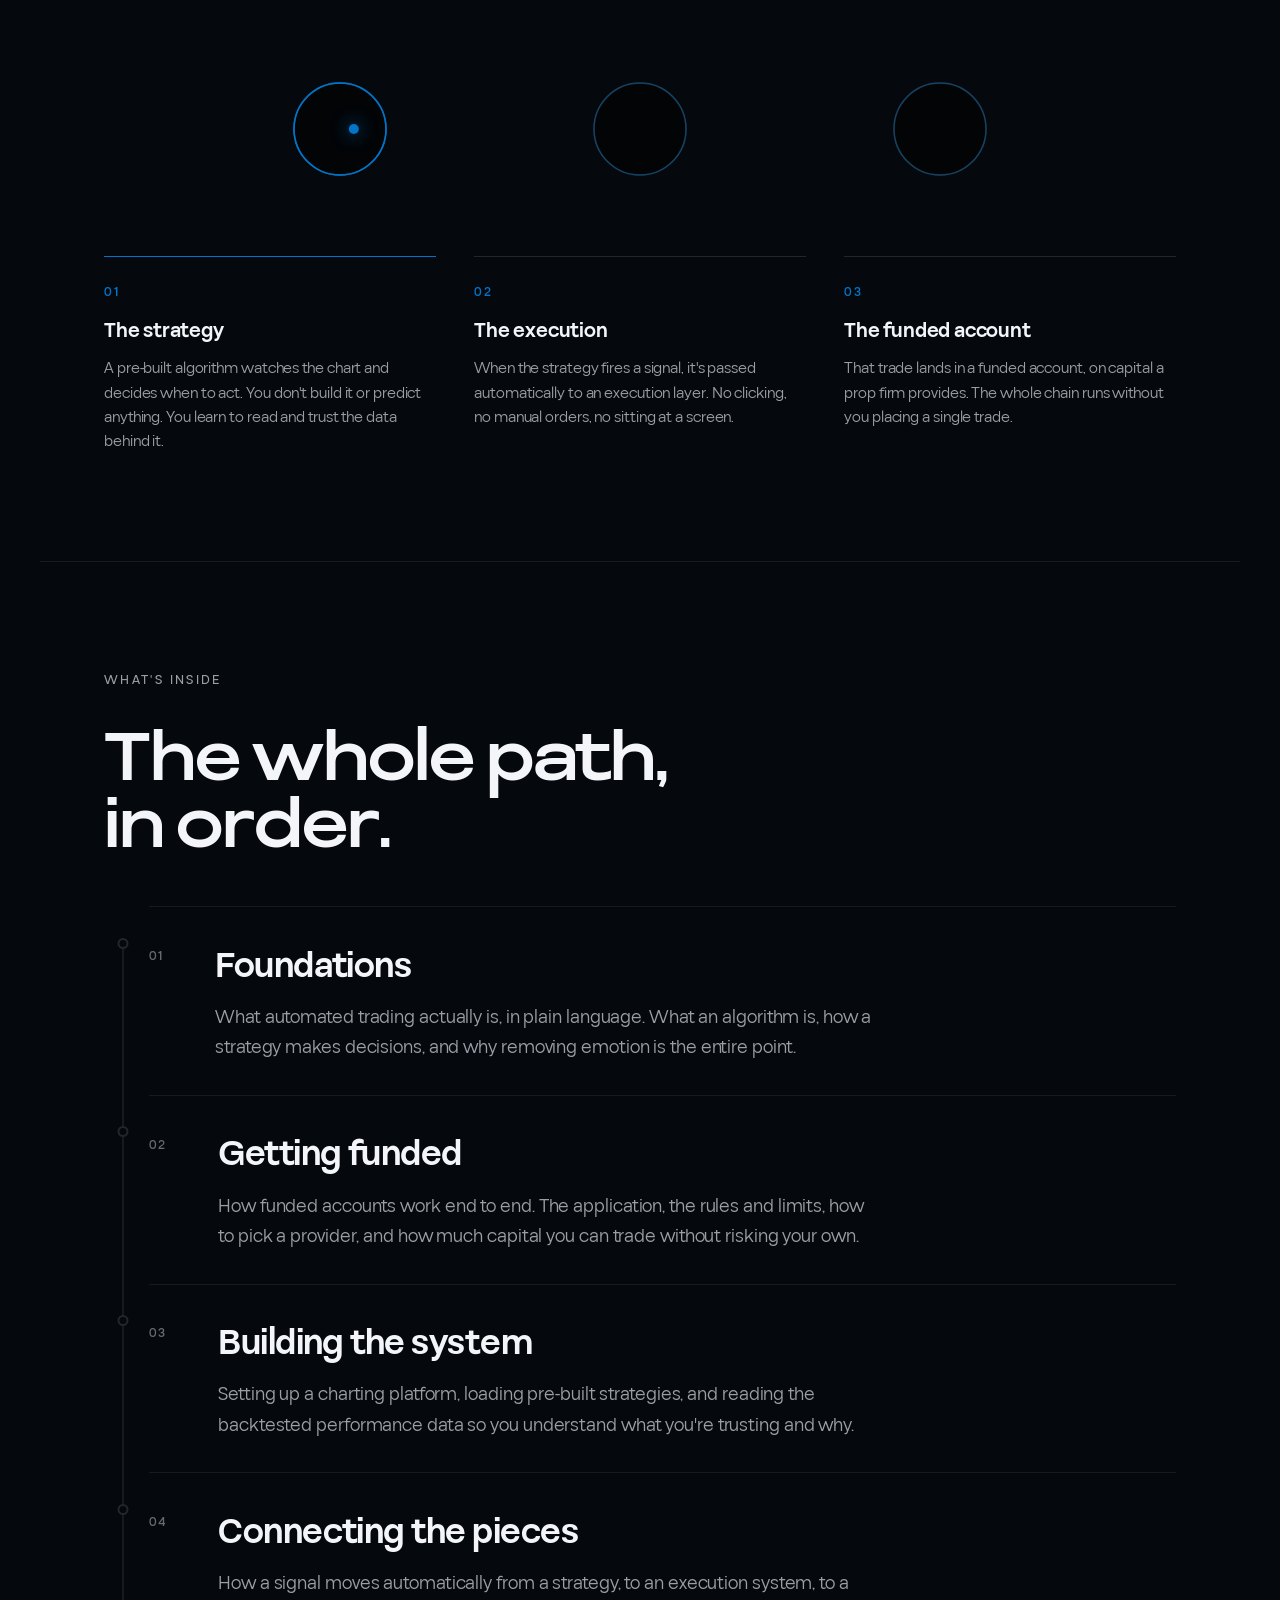
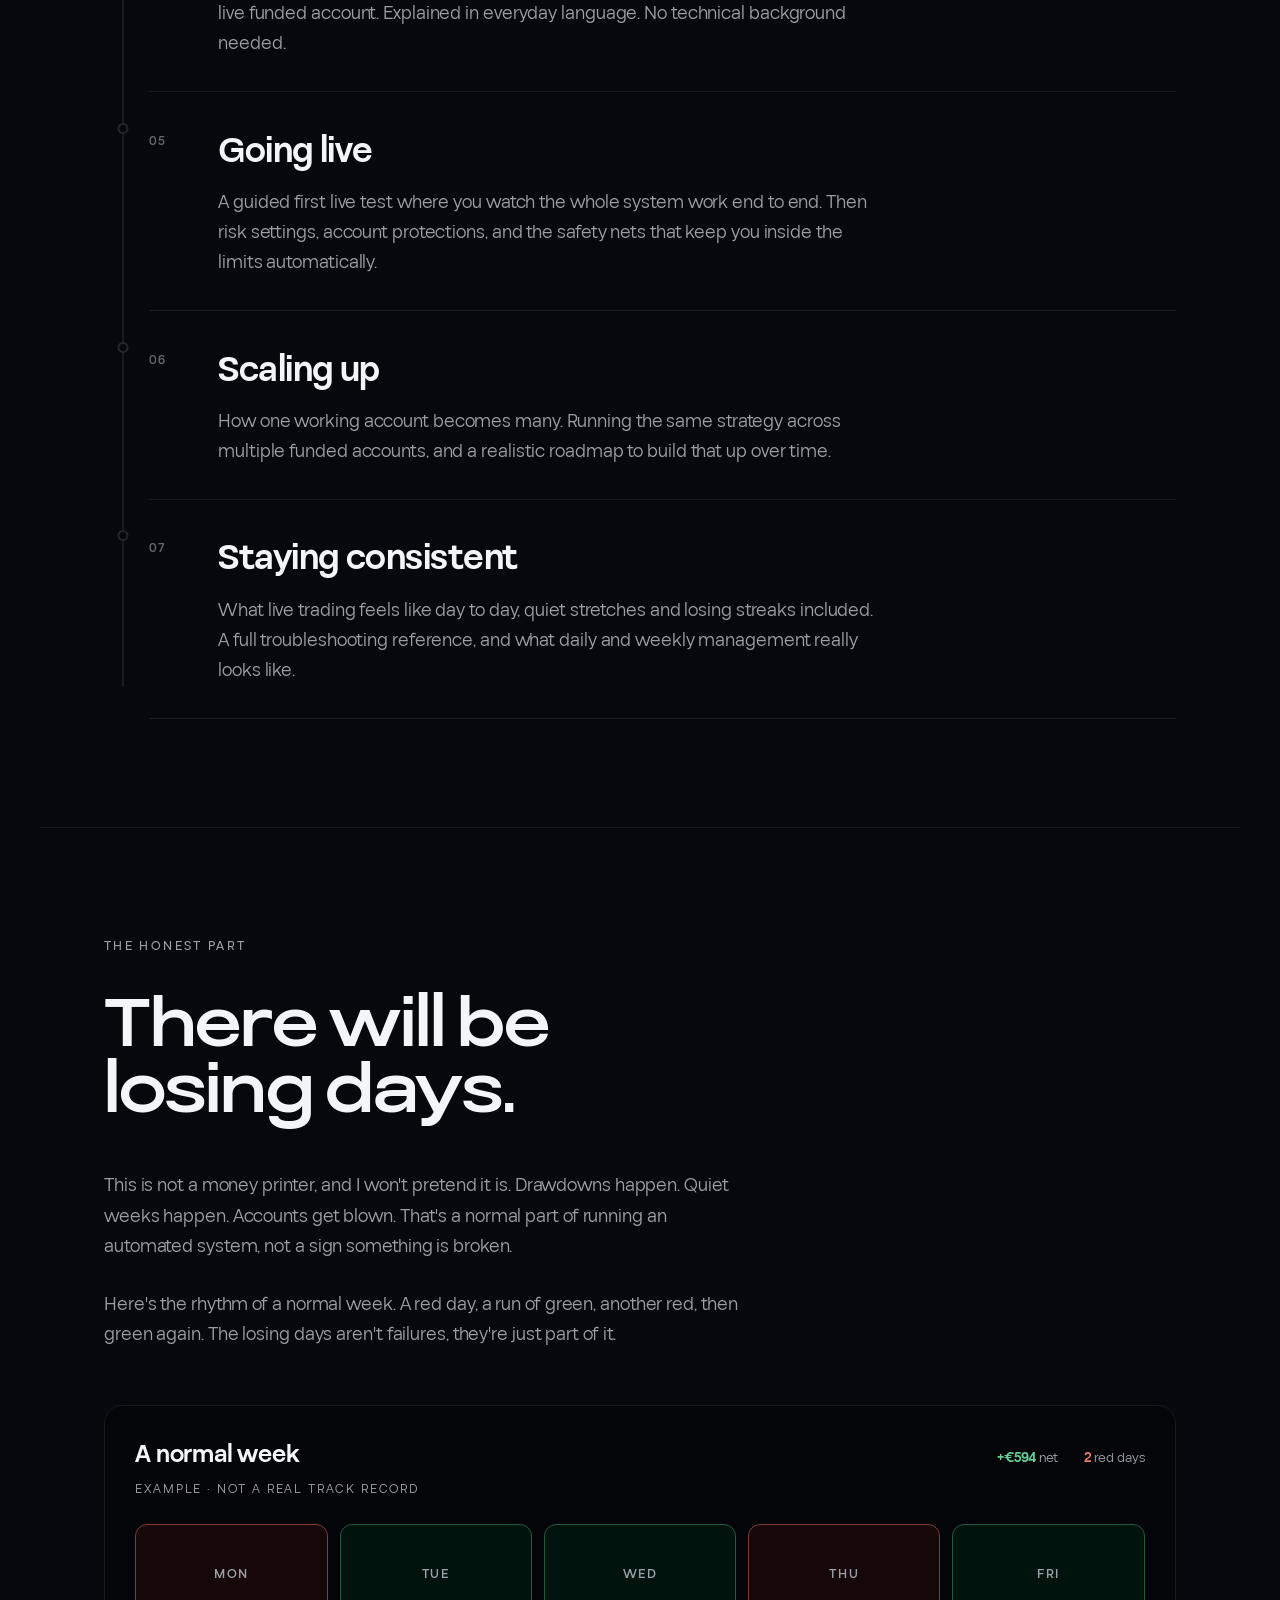
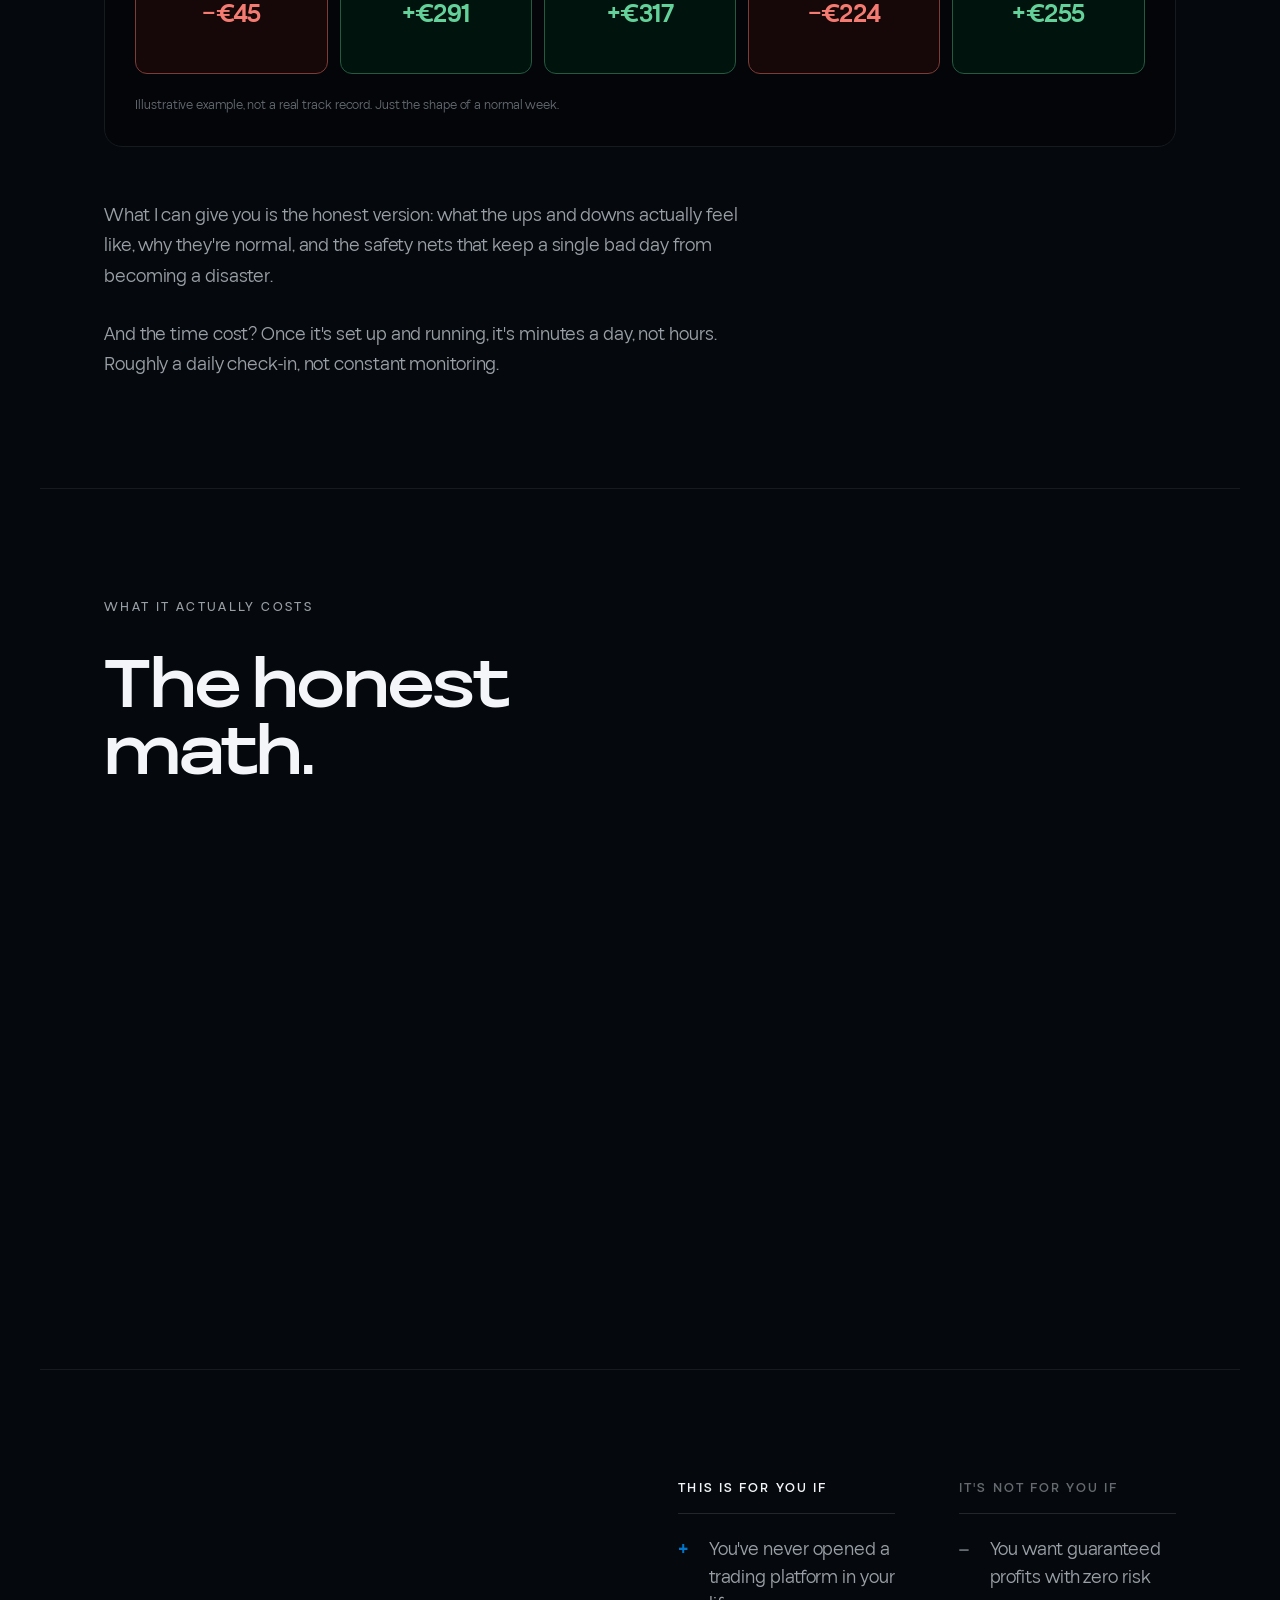
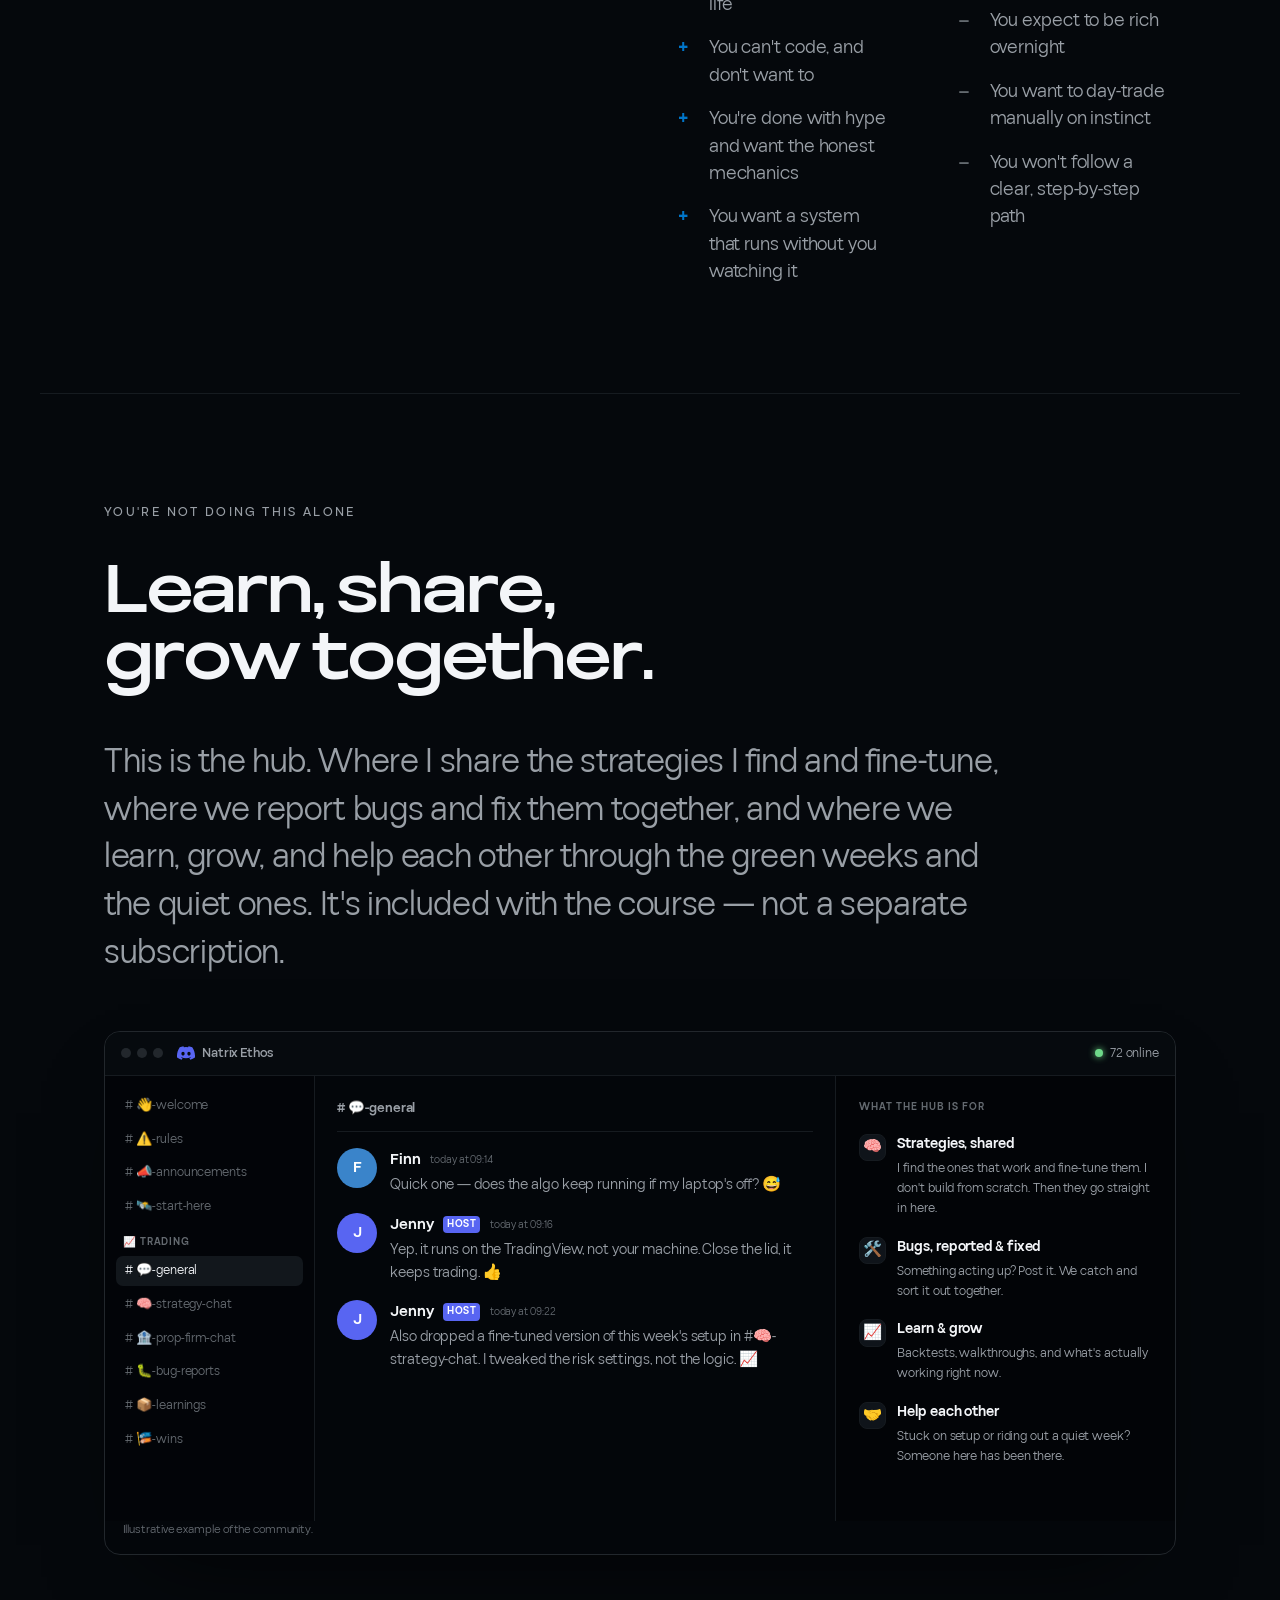
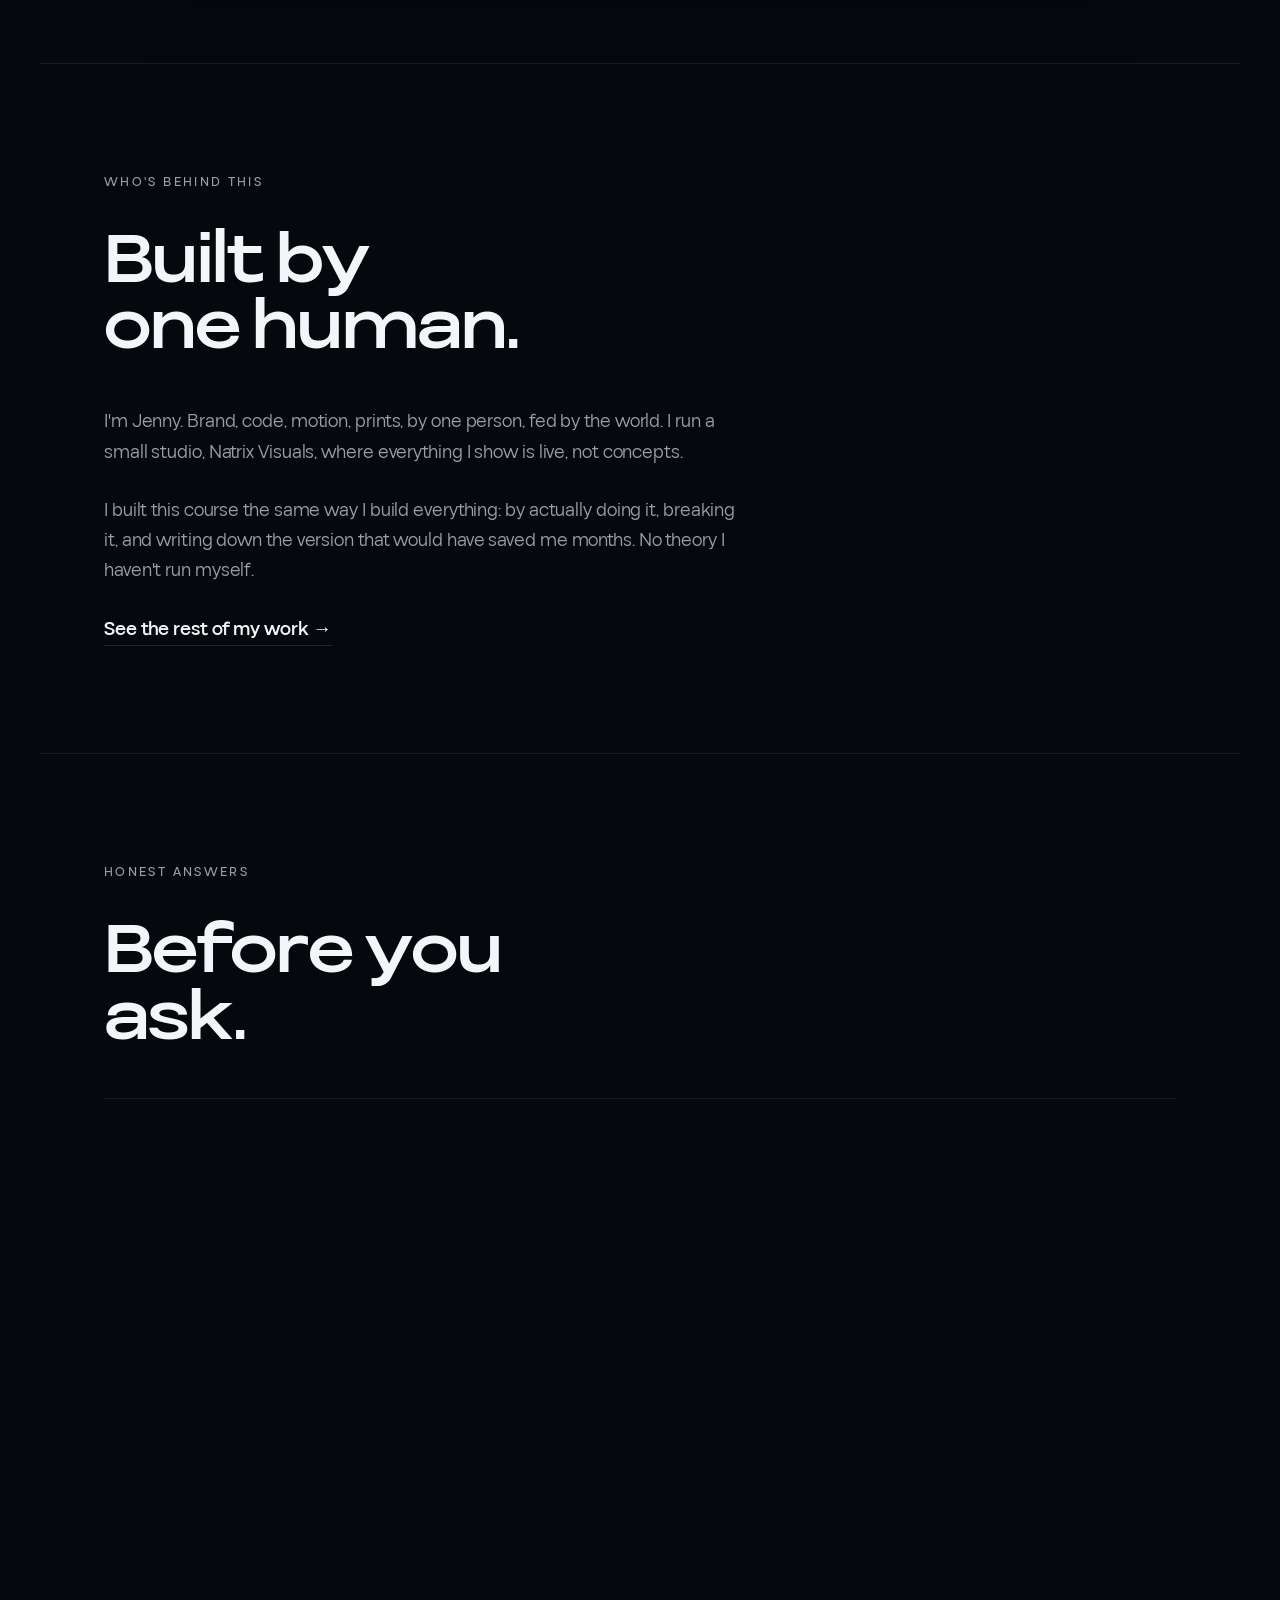
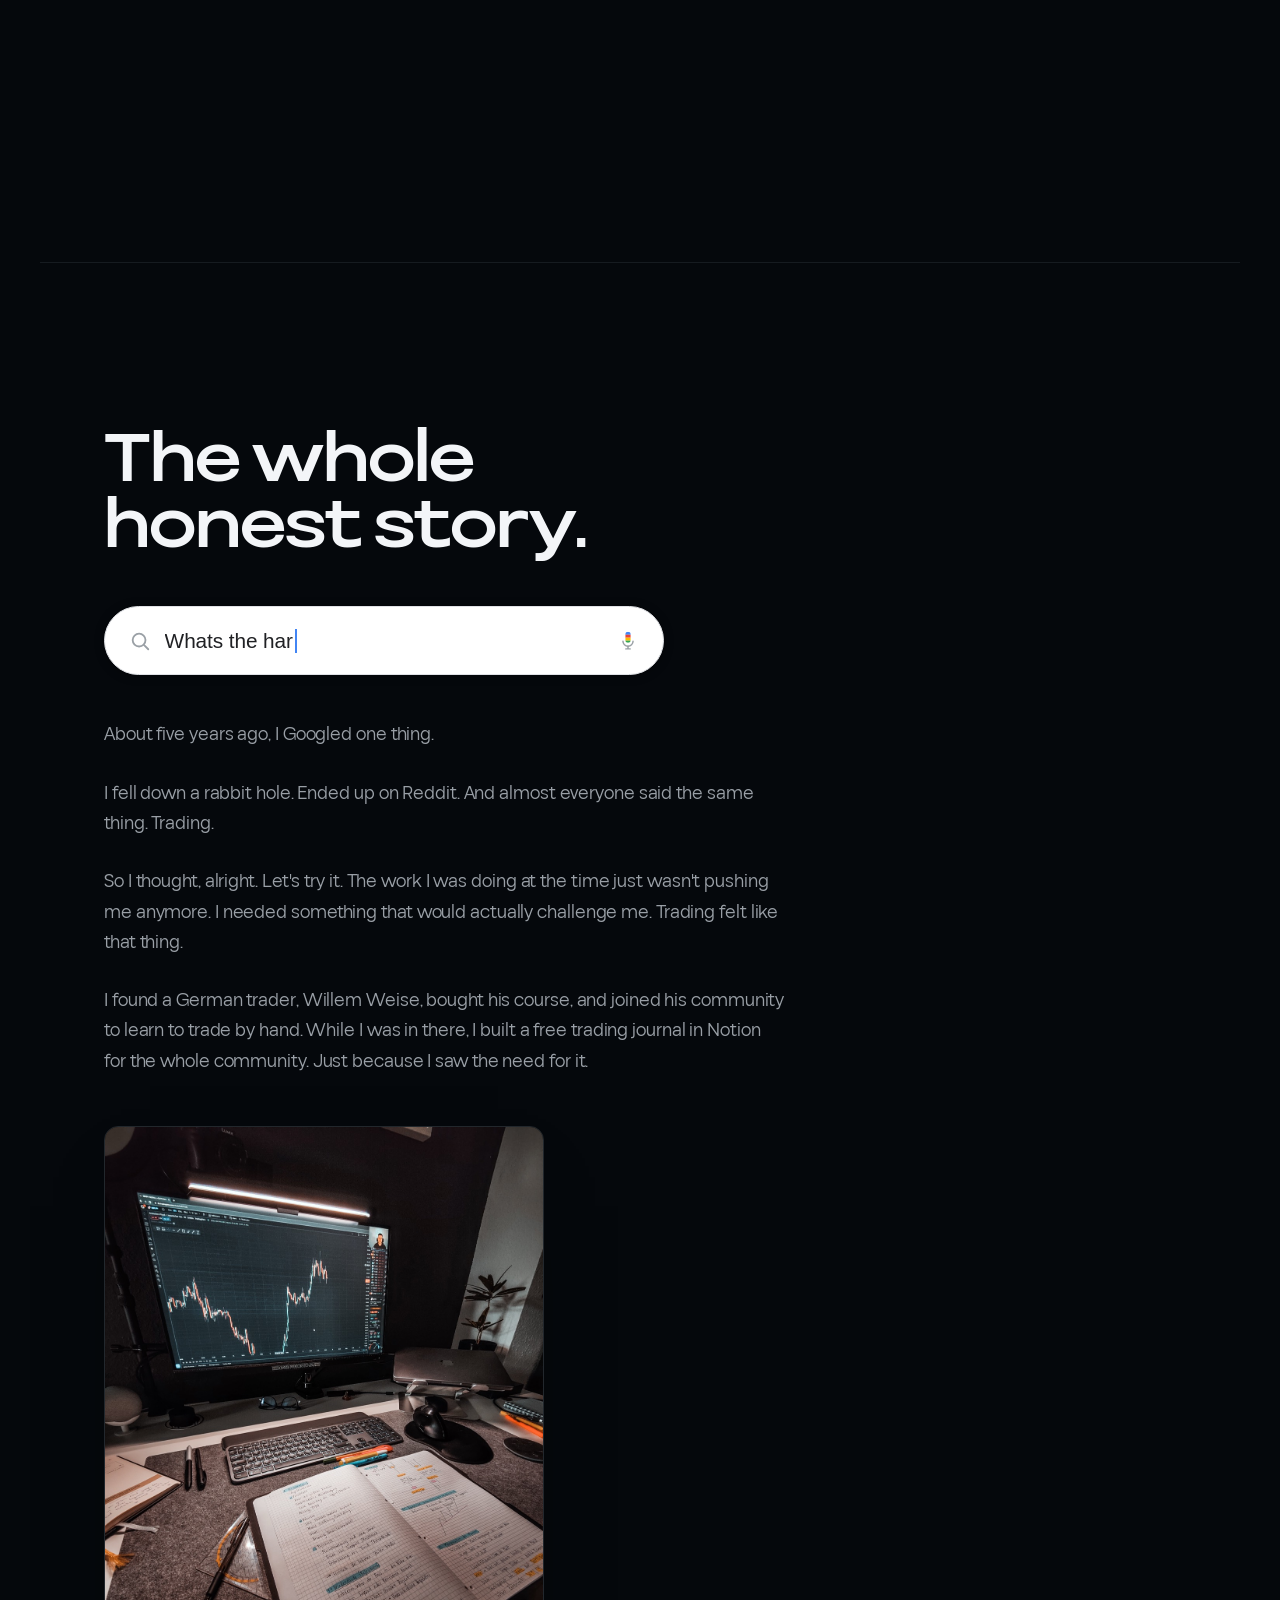
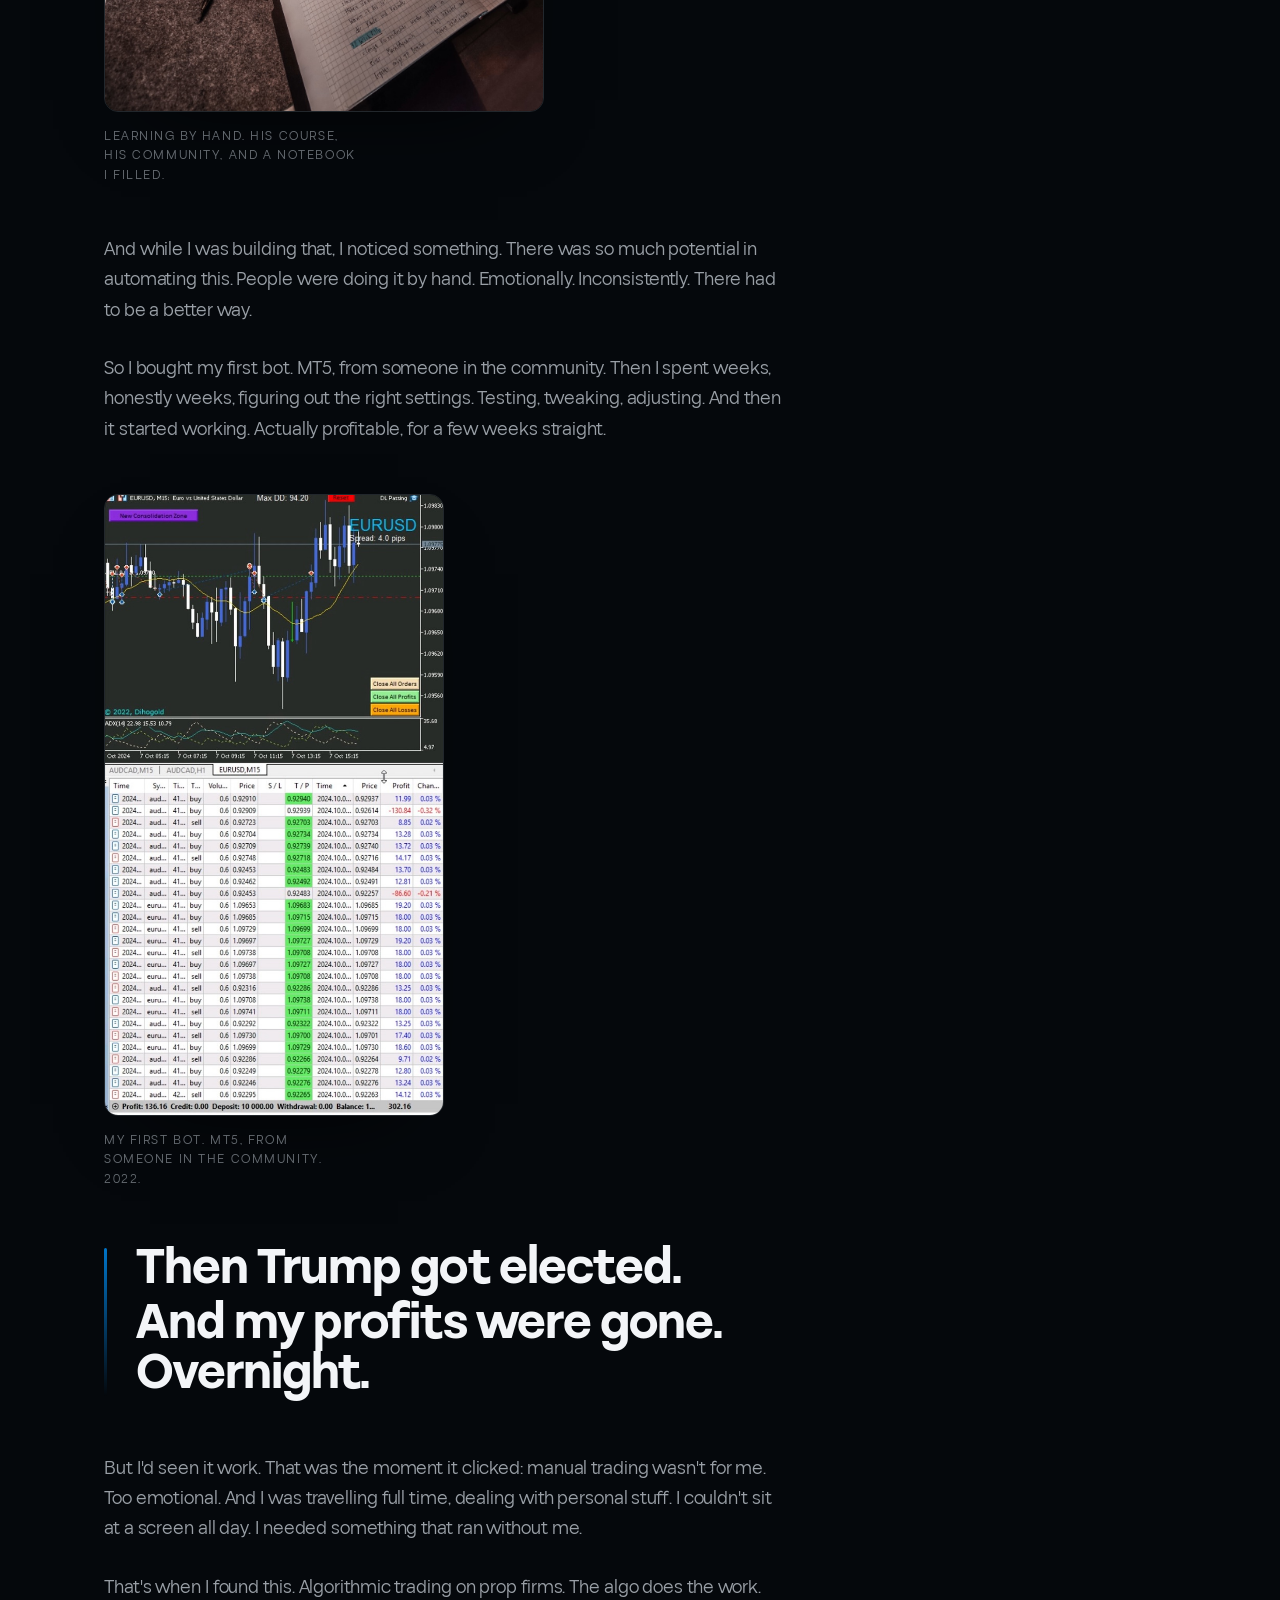
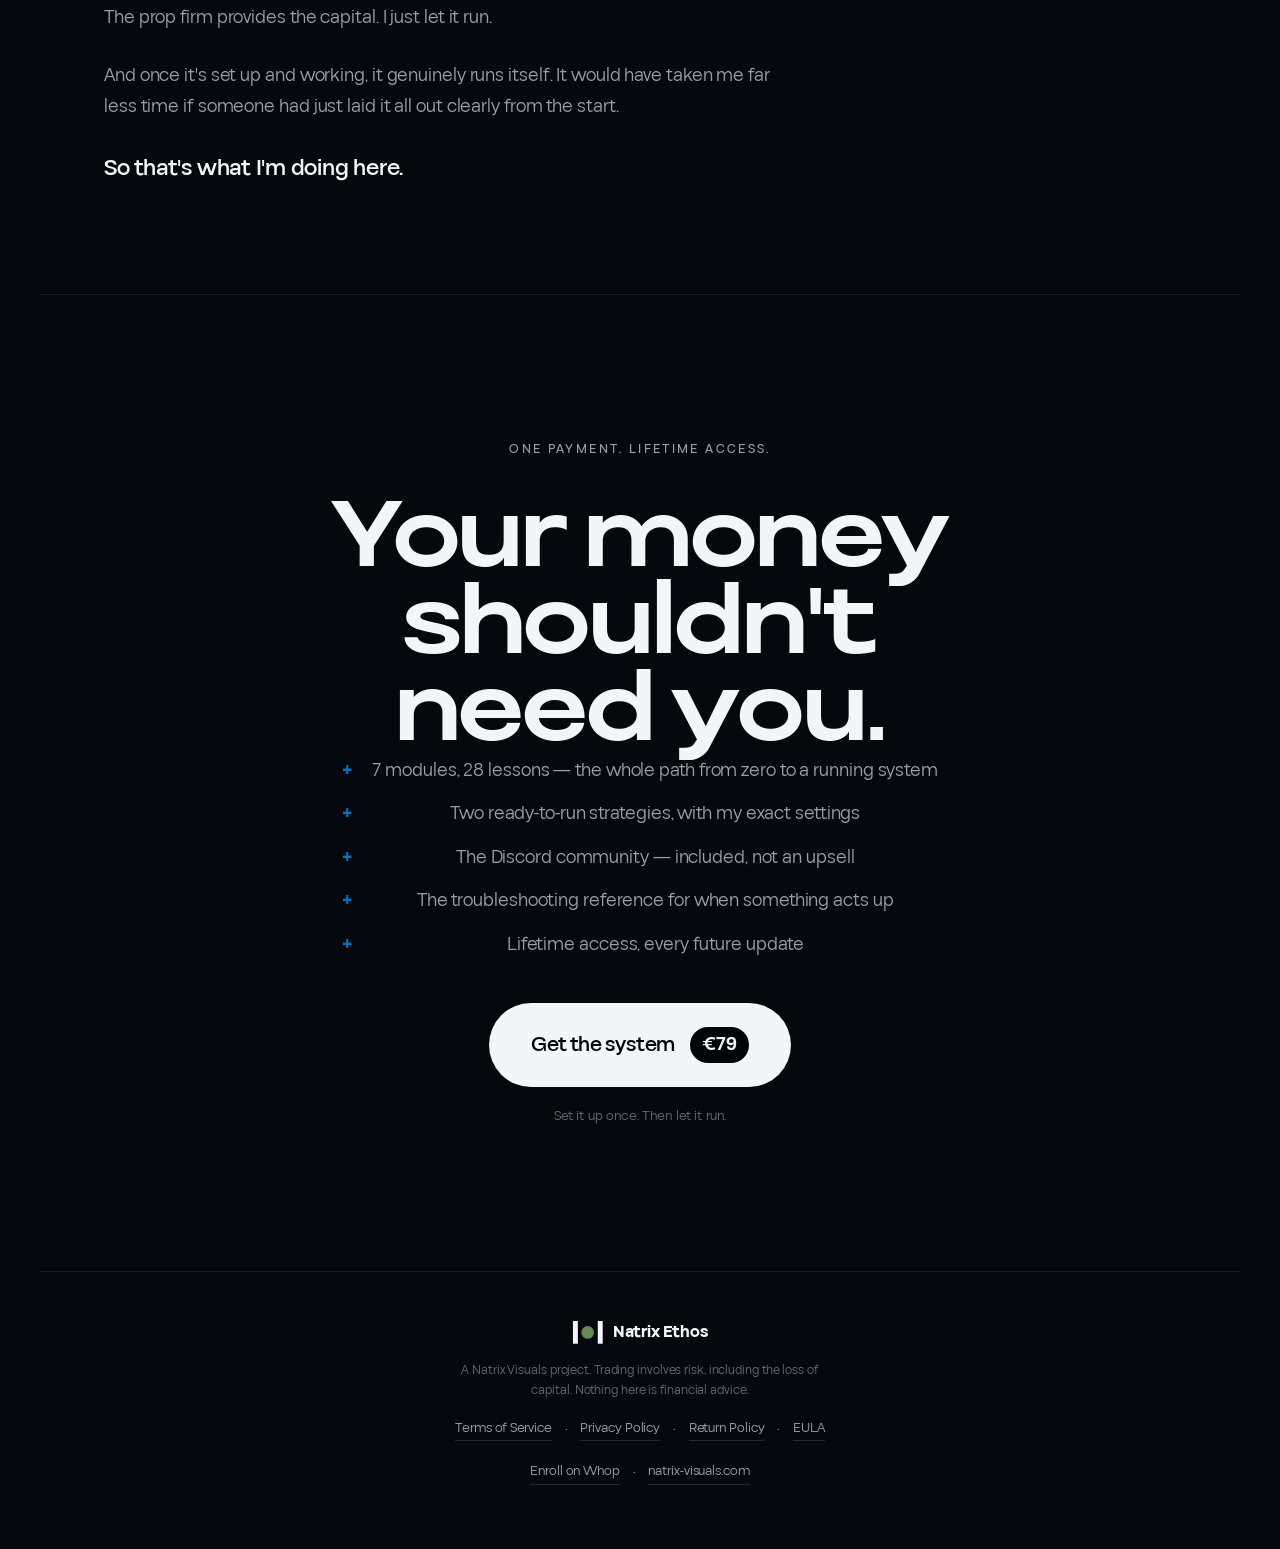
==== commit 9c241b82: "Add files via upload" ====
--- a/index.html
+++ b/index.html
@@ -106,7 +106,7 @@
             "name": "Do I need my own money to trade?",
             "acceptedAnswer": {
               "@type": "Answer",
-              "text": "Not your own trading capital, no. You trade on a funded account that a prop firm provides. Your own cost is the small entry fee for their evaluation, plus the one-time €79 for this course."
+              "text": "Not your own trading capital, no. You trade on a funded account that a prop firm provides. Your real costs: €79 once for the course, a $50–100 challenge fee per funded-account attempt, and roughly $65–85 a month in tool subscriptions (charting + a webhook connector). Every number is listed openly on the page."
             }
           },
           {
@@ -146,7 +146,23 @@
             "name": "What exactly do I get for €79?",
             "acceptedAnswer": {
               "@type": "Answer",
-              "text": "Lifetime access to the full course: every step from foundations to scaling, real walkthroughs rather than theory, and the troubleshooting reference. One payment, no subscription."
+              "text": "Lifetime access to the full course — 7 modules, 28 lessons, every step from foundations to scaling — both strategies with exact settings, the troubleshooting reference, and the Discord community. One payment, no subscription."
+            }
+          },
+          {
+            "@type": "Question",
+            "name": "Did you build the strategies yourself?",
+            "acceptedAnswer": {
+              "@type": "Answer",
+              "text": "No — the strategies come from the trading community. What's original is everything around them: the testing, the fine-tuned settings, the setup path, and the judgement about which ones survive. Students get the strategies ready to run, with the backtest data behind them."
+            }
+          },
+          {
+            "@type": "Question",
+            "name": "Is the Discord community included?",
+            "acceptedAnswer": {
+              "@type": "Answer",
+              "text": "Yes — it's part of the €79, not an upsell. It's where strategies are shared and fine-tuned, bugs get reported and fixed together, and members help each other when stuck."
             }
           }
         ]
@@ -181,6 +197,7 @@
     <nav class="site-nav" aria-label="Primary">
       <a href="#how">How it works</a>
       <a href="#inside">What's inside</a>
+      <a href="#costs">What it costs</a>
       <a href="#community">Community</a>
       <a href="#about">About</a>
       <a href="#story">My story</a>
@@ -323,7 +340,9 @@
       <p class="lede reveal filter__lede">
         For the last seven months I've been testing, researching, and breaking things
         myself. This is the filtered version. What works, what doesn't, and nothing I
-        haven't run with my own hands.
+        haven't run with my own hands. The strategies aren't my inventions, and I won't
+        pretend they are — I find them, fine-tune them, and keep the ones that survive
+        testing.
       </p>
     </section>
 
@@ -481,6 +500,45 @@
       </div>
     </section>
 
+    <!-- 7.5 THE HONEST MATH -->
+    <section class="band" id="costs" aria-labelledby="costs-h">
+      <p class="kicker reveal">What it actually costs</p>
+      <h2 class="display reveal" id="costs-h">The honest<br />math.</h2>
+      <p class="lede reveal">
+        Most trading courses hide the running costs until you're already inside.
+        Here's every number up front, so you decide with the full picture.
+      </p>
+
+      <div class="costs reveal">
+        <ul class="costs__list">
+          <li class="costs__row">
+            <span class="costs__what">The course — Discord community included</span>
+            <span class="costs__price costs__price--once">€79 once</span>
+            <span class="costs__sub">Lifetime access. All 7 modules, both strategies with my exact settings, and every future update. No subscription, no upsell tier.</span>
+          </li>
+          <li class="costs__row">
+            <span class="costs__what">Charting — TradingView, Essential plan</span>
+            <span class="costs__price">≈ $16 / month</span>
+            <span class="costs__sub">The free plan can't send webhook alerts; Essential can. It's what connects your strategy to the execution layer.</span>
+          </li>
+          <li class="costs__row">
+            <span class="costs__what">Execution — a webhook connector</span>
+            <span class="costs__price">$49–69 / month</span>
+            <span class="costs__sub">Receives the signals, places the trades, and copy-trades across your funded accounts. Any webhook connector works — the course walks through QuantCrawler Ghost (Elite plan, $69/mo); RoboQuant's webhook service is a cheaper option at $49/mo.</span>
+          </li>
+          <li class="costs__row">
+            <span class="costs__what">One funded-account challenge</span>
+            <span class="costs__price">$50–100</span>
+            <span class="costs__sub">Per attempt, at firms like Lucid, MyFundedFutures or Tradify. Fail one and you buy another — budget for that from day one.</span>
+          </li>
+        </ul>
+        <p class="costs__note">
+          Third-party prices are set by those companies and can change — check their sites for the current numbers.
+          If this math doesn't fit your budget right now, don't buy the course yet. It'll still be here.
+        </p>
+      </div>
+    </section>
+
     <!-- 8. WHO IT'S FOR -->
     <section class="band band--split" id="who" aria-labelledby="who-h">
       <div class="split__lead">
@@ -516,7 +574,8 @@
       <p class="lede reveal community__lede">
         This is the hub. Where I share the strategies I find and fine-tune, where we
         report bugs and fix them together, and where we learn, grow, and help each
-        other through the green weeks and the quiet ones.
+        other through the green weeks and the quiet ones. It's included with the
+        course — not a separate subscription.
       </p>
 
       <div class="discord reveal">
@@ -616,7 +675,7 @@
       <div class="faq">
         <details class="faq__item reveal">
           <summary>Do I need my own money to trade?</summary>
-          <div class="faq__a"><p>Not your own trading capital, no. You trade on a funded account that a prop firm provides. Your own cost is the small entry fee for their evaluation, plus the one-time €79 for this course.</p></div>
+          <div class="faq__a"><p>Not your own trading capital, no. You trade on a funded account that a prop firm provides. Your real costs: €79 once for the course, a $50–100 challenge fee per funded-account attempt, and roughly $65–85 a month in tool subscriptions (charting + a webhook connector). The full breakdown is in <a href="#costs">the honest math</a> above.</p></div>
         </details>
         <details class="faq__item reveal">
           <summary>Do I need to know how to code?</summary>
@@ -636,7 +695,15 @@
         </details>
         <details class="faq__item reveal">
           <summary>What exactly do I get for €79?</summary>
-          <div class="faq__a"><p>Lifetime access to the full course: every step from foundations to scaling, real walkthroughs rather than theory, and the troubleshooting reference. One payment, no subscription.</p></div>
+          <div class="faq__a"><p>Lifetime access to the full course — 7 modules, 28 lessons, every step from foundations to scaling — both strategies with my exact settings, the troubleshooting reference, and the Discord community. One payment, no subscription.</p></div>
+        </details>
+        <details class="faq__item reveal">
+          <summary>Did you build the strategies yourself?</summary>
+          <div class="faq__a"><p>No — and I won't pretend I did. The strategies come from the trading community. What's mine is everything around them: the testing, the fine-tuned settings, the setup path, and the judgement about which ones survive. You get the strategies ready to run, with the data that earned my trust.</p></div>
+        </details>
+        <details class="faq__item reveal">
+          <summary>Is the Discord community included?</summary>
+          <div class="faq__a"><p>Yes — it's part of the €79, not an upsell. It's where I share the strategies I find and fine-tune, where bugs get reported and fixed together, and where you ask when you're stuck.</p></div>
         </details>
       </div>
     </section>
@@ -700,6 +767,13 @@
     <section class="finale" aria-labelledby="finale-h">
       <p class="kicker reveal">One payment. Lifetime access.</p>
       <h2 class="finale__title reveal" id="finale-h">Your money<br />shouldn't<br />need you.</h2>
+      <ul class="ticklist ticklist--yes finale__stack reveal">
+        <li>7 modules, 28 lessons — the whole path from zero to a running system</li>
+        <li>Two ready-to-run strategies, with my exact settings</li>
+        <li>The Discord community — included, not an upsell</li>
+        <li>The troubleshooting reference for when something acts up</li>
+        <li>Lifetime access, every future update</li>
+      </ul>
       <div class="hero__cta reveal">
         <a class="btn btn--primary btn--lg" href="https://whop.com/natrix-ethos/natrix-ethos/" target="_blank" rel="noopener">
           Get the system <span class="btn__price">€79</span>
